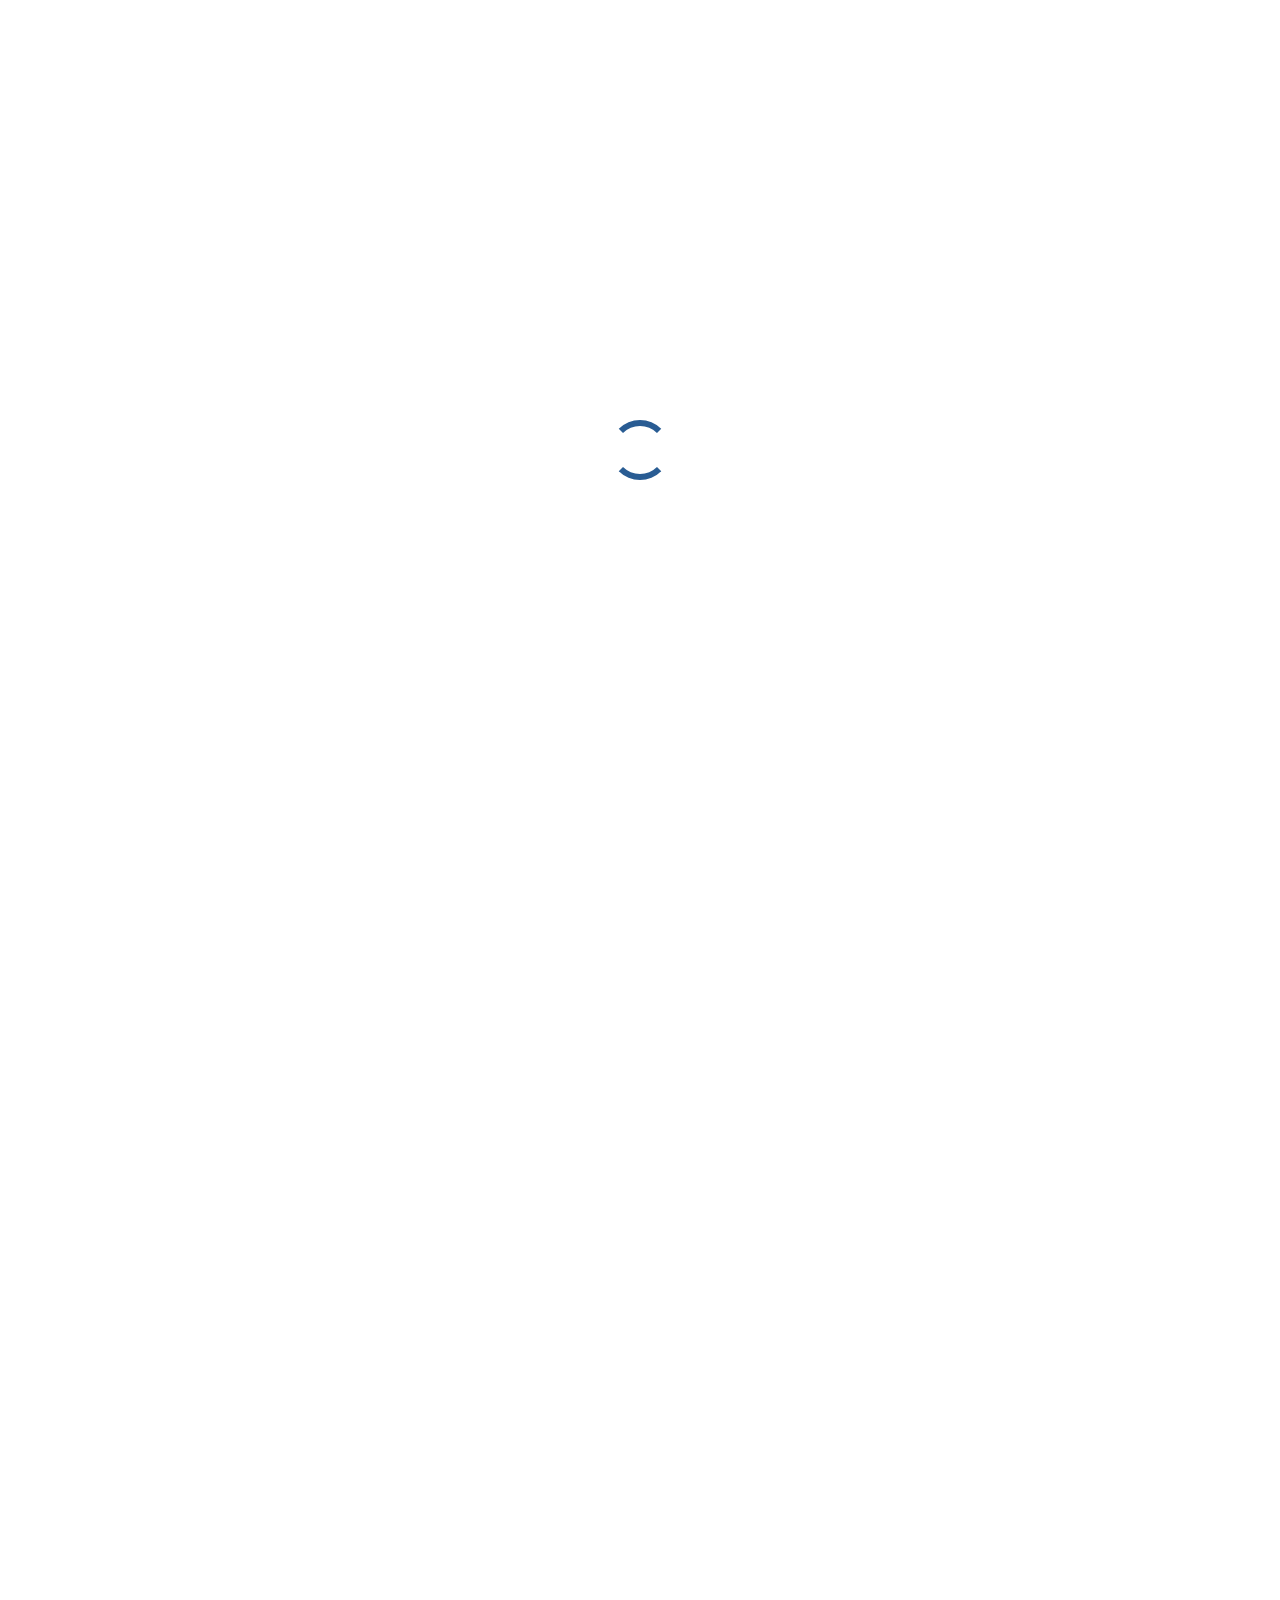
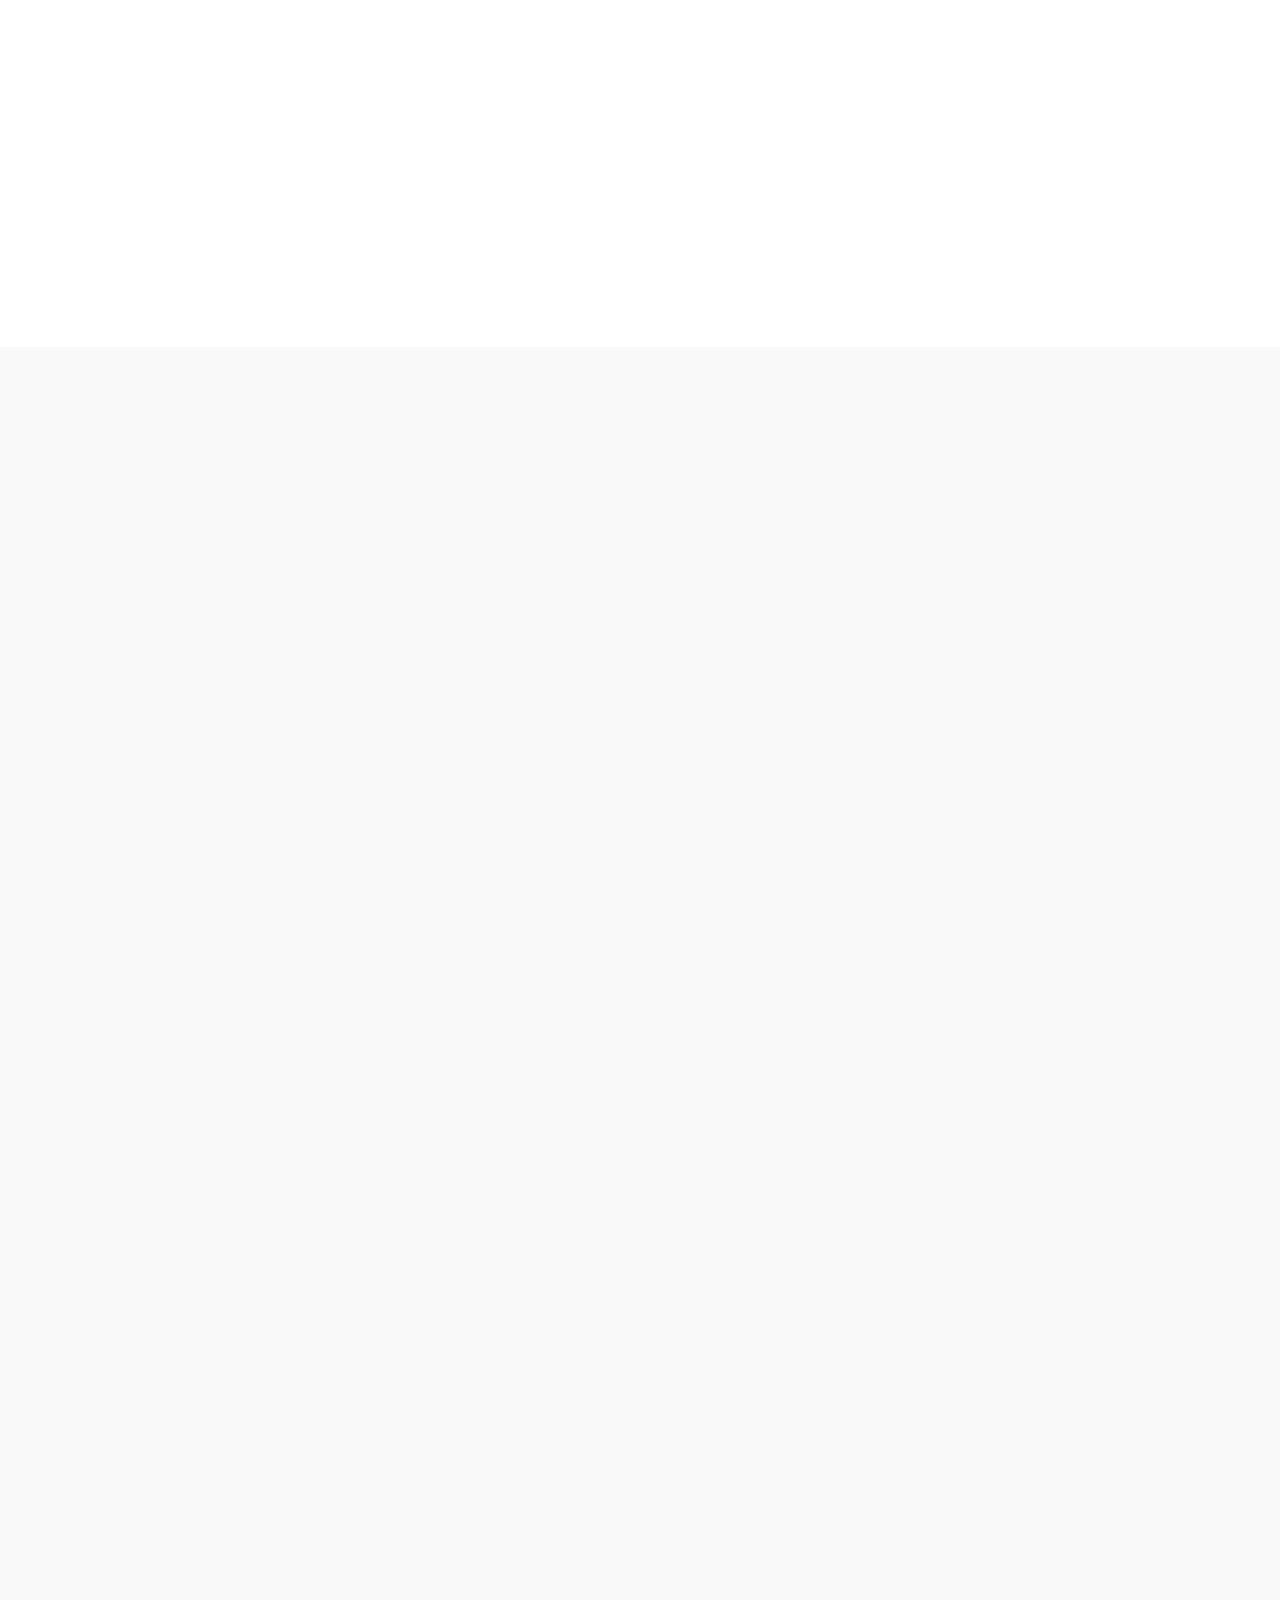
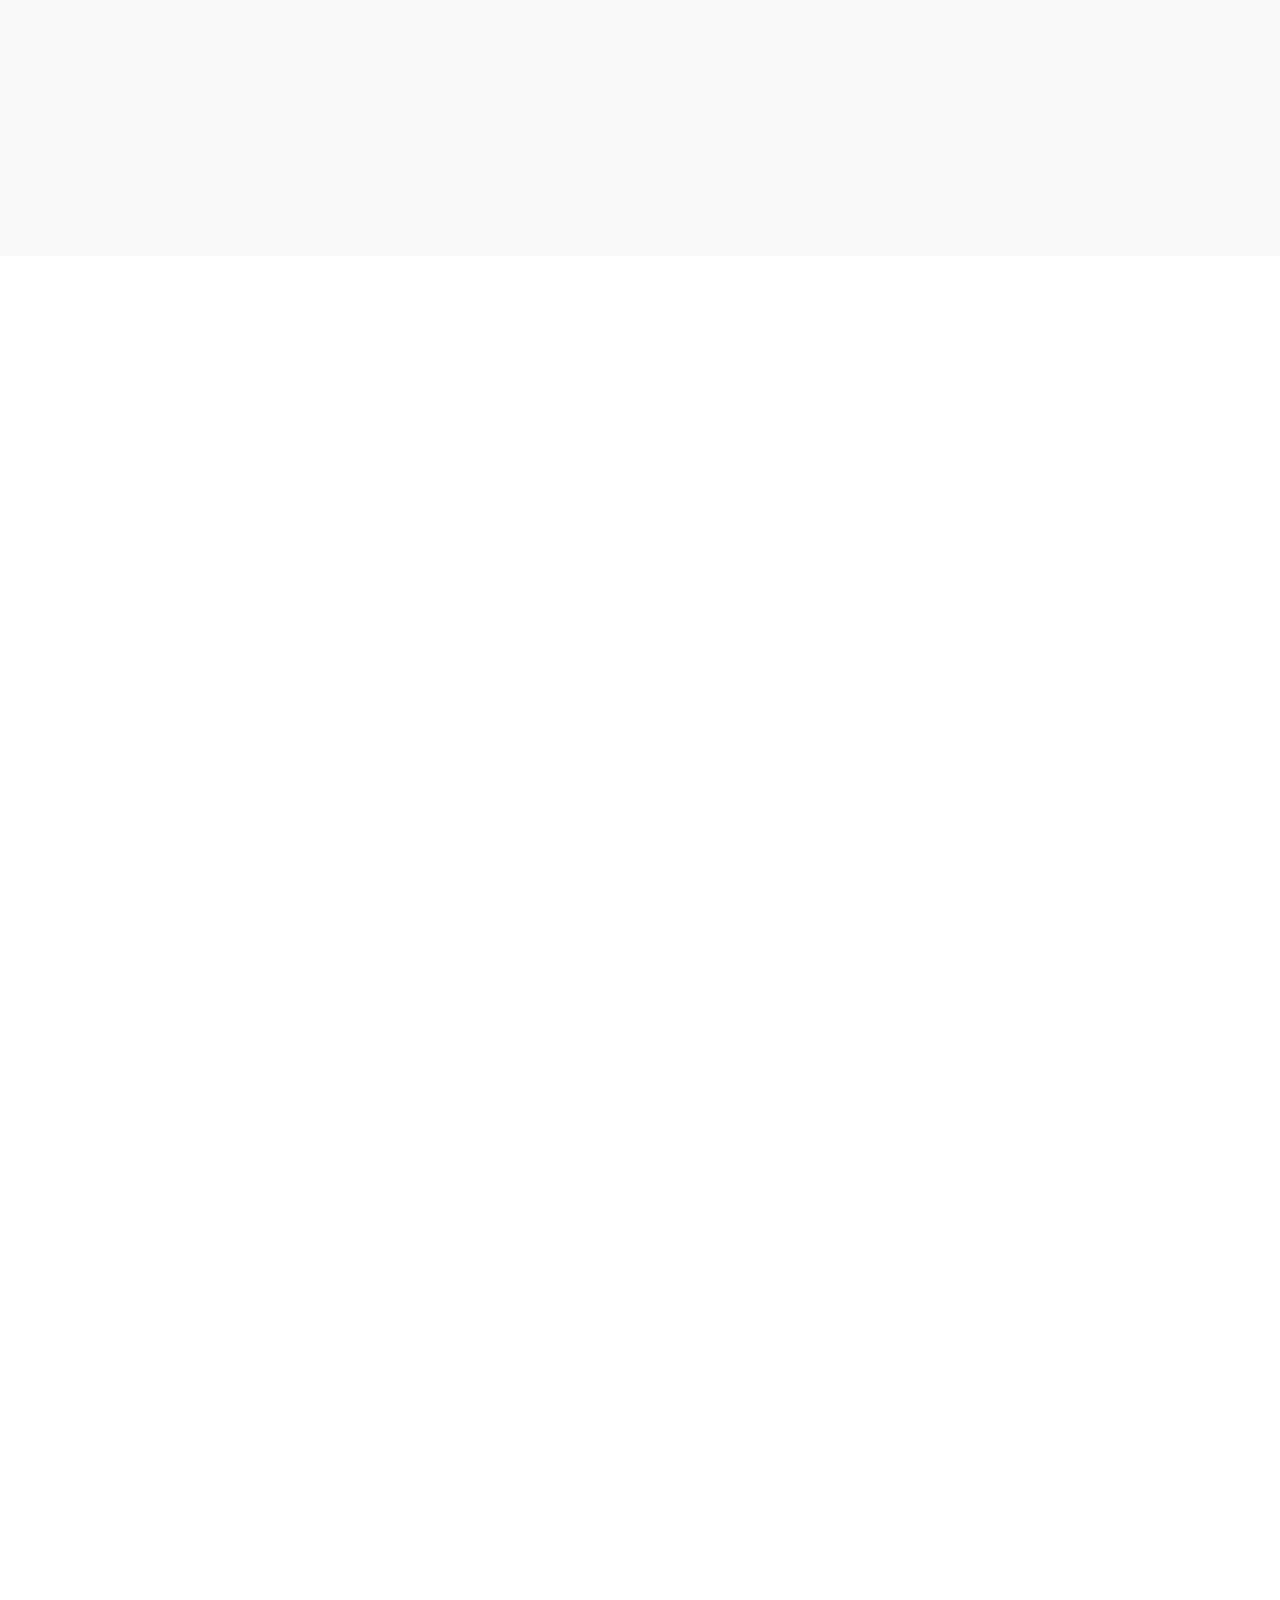
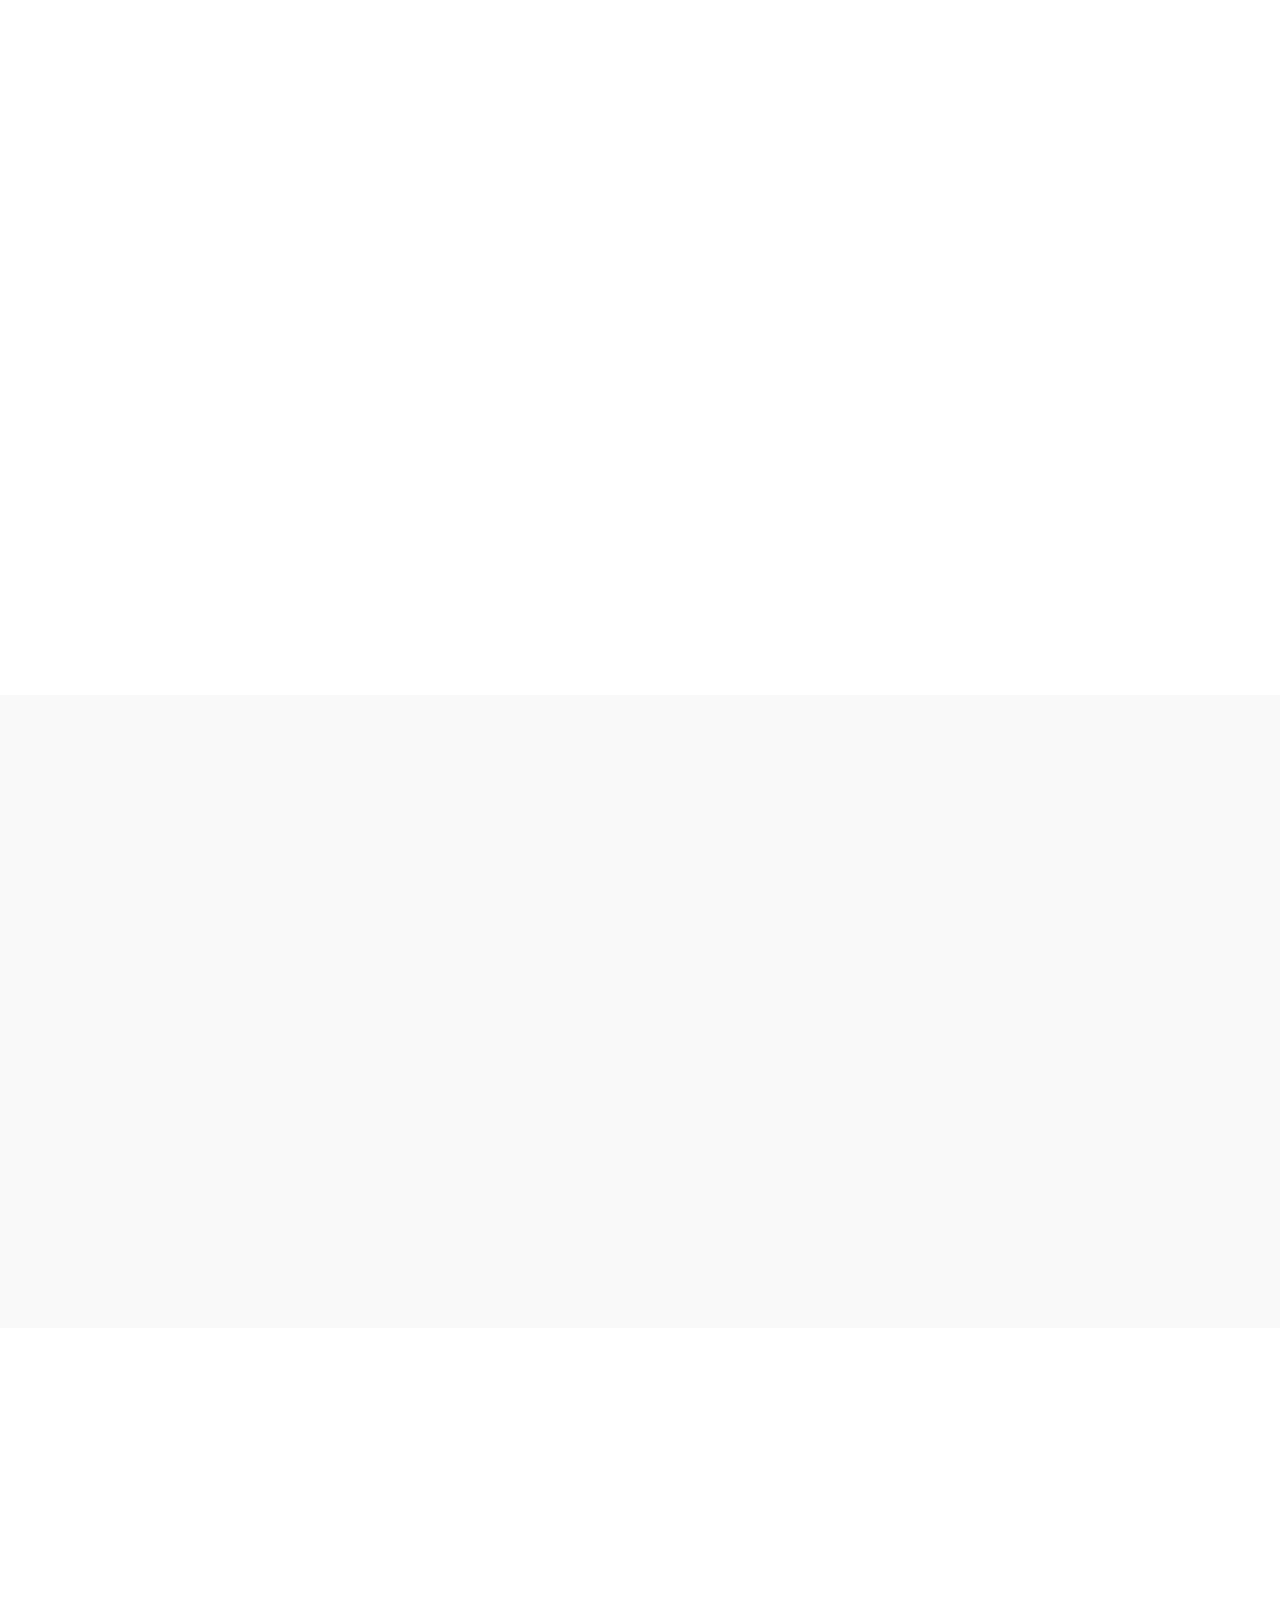
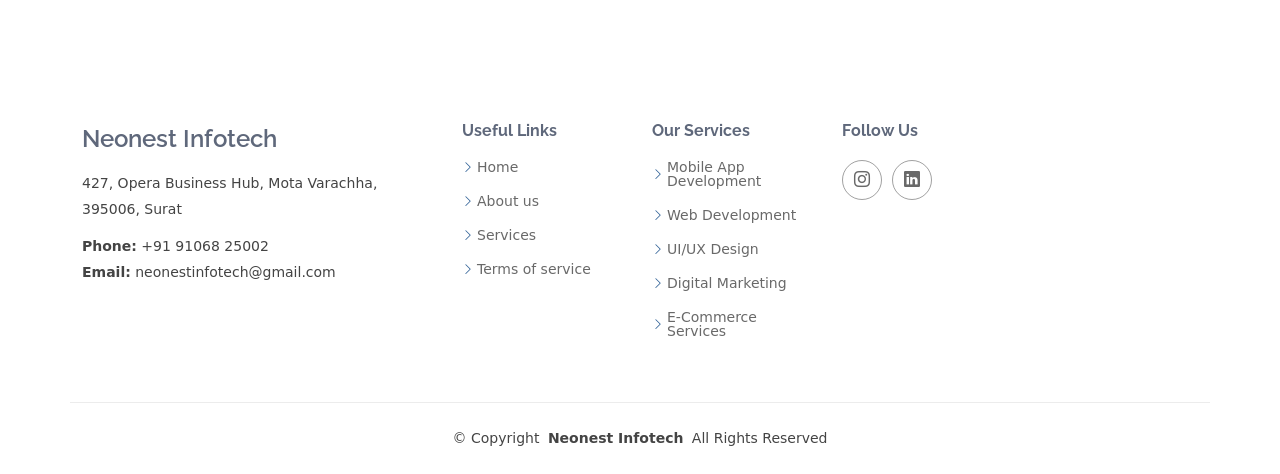
==== index.html @ dede8071 "Update index.html" ====
<!DOCTYPE html>
<html lang="en">

<head>
  <meta charset="utf-8">
  <meta content="width=device-width, initial-scale=1.0" name="viewport">
  <title>Neonest Infotech</title>
  <meta name="google-site-verification" content="FjMjE1xvYvKc0E46sZeqEiiP64Hnf0q_9YHcz8myoq0" />
  <meta name="description" content="">
  <meta name="keywords" content="">

  <!-- Favicons -->
  <link href="assets/img/rbglogo.png" rel="icon">
  <link href="assets/img/logo.jpg" rel="apple-touch-icon">

  <!-- Fonts -->
  <link href="https://fonts.googleapis.com" rel="preconnect">
  <link href="https://fonts.gstatic.com" rel="preconnect" crossorigin>
  <link
    href="https://fonts.googleapis.com/css2?family=Roboto:ital,wght@0,100;0,300;0,400;0,500;0,700;0,900;1,100;1,300;1,400;1,500;1,700;1,900&family=Raleway:ital,wght@0,100;0,200;0,300;0,400;0,500;0,600;0,700;0,800;0,900;1,100;1,200;1,300;1,400;1,500;1,600;1,700;1,800;1,900&family=Ubuntu:ital,wght@0,300;0,400;0,500;0,700;1,300;1,400;1,500;1,700&display=swap"
    rel="stylesheet">

  <!-- Vendor CSS Files -->
  <link href="assets/vendor/bootstrap/css/bootstrap.min.css" rel="stylesheet">
  <link href="assets/vendor/bootstrap-icons/bootstrap-icons.css" rel="stylesheet">
  <link href="assets/vendor/aos/aos.css" rel="stylesheet">
  <link href="assets/vendor/glightbox/css/glightbox.min.css" rel="stylesheet">
  <link href="assets/vendor/swiper/swiper-bundle.min.css" rel="stylesheet">

  <!-- Main CSS File -->
  <link href="assets/css/main.css" rel="stylesheet">

  <!-- =======================================================
  * Template Name: eNno
  * Template URL: https://bootstrapmade.com/enno-free-simple-bootstrap-template/
  * Updated: Aug 07 2024 with Bootstrap v5.3.3
  * Author: BootstrapMade.com
  * License: https://bootstrapmade.com/license/
  ======================================================== -->
</head>

<body class="index-page">

  <header id="header" class="header d-flex align-items-center sticky-top">
    <div class="container-fluid container-xl position-relative d-flex align-items-center">

      <a href="index.html" class="logo d-flex align-items-center me-auto">
        <!-- Uncomment the line below if you also wish to use an image logo -->
        <!-- <img src="assets/img/logo.png" alt=""> -->
        <img src="assets/img/rbglogo.png" class="img-fluid animated" alt="">
      </a>

      <nav id="navmenu" class="navmenu">
        <ul>
          <li><a href="#hero" class="active">Home</a></li>
          <li><a href="#about">About</a></li>
          <li><a href="#services">Services</a></li>
          <li><a href="#portfolio">Portfolio</a></li>
          <li><a href="#team">Team</a></li>

          <li><a href="#contact">Contact</a></li>
        </ul>
        <i class="mobile-nav-toggle d-xl-none bi bi-list"></i>
      </nav>



    </div>
  </header>

  <main class="main">

    <!-- Hero Section -->
    <section id="hero" class="hero section">

      <div class="container">
        <div class="row gy-4">
          <div class="col-lg-6 order-2 order-lg-1 d-flex flex-column justify-content-center" data-aos="fade-up">
            <h1>We innovate technology</h1>
            <p>We are team of creative designers and talented Developers making websites and mobile apps</p>
            <div class="d-flex">
              <a href="#about" class="btn-get-started">Get Started</a>
            </div>
          </div>
          <div class="col-lg-6 order-1 order-lg-2 hero-img" data-aos="zoom-out" data-aos-delay="100">
            <img src="assets/img/hero-img.png" class="img-fluid animated" alt="">
          </div>
        </div>
      </div>

    </section><!-- /Hero Section -->

    <!-- Featured Services Section -->
    <section id="featured-services" class="featured-services section">

      <div class="container">

        <div class="row gy-4">

          <div class="col-lg-3 d-flex" data-aos="fade-up" data-aos-delay="100">
            <div class="service-item position-relative">
              <!-- <div class="icon"><i class="bi bi-activity icon"></i></div> -->
              <h4><a href="" class="stretched-link">Ideate</a></h4>
              <p>Every project starts with an ideation. And our job is to convert your ideas into reality to achieve
                your goal.</p>
            </div>
          </div><!-- End Service Item -->

          <div class="col-lg-3 d-flex" data-aos="fade-up" data-aos-delay="200">
            <div class="service-item position-relative">
              <!-- <div class="icon"><i class="bi bi-bounding-box-circles icon"></i></div> -->
              <h4><a href="" class="stretched-link">Strategize</a></h4>
              <p>Once a 360 degree research is completed, We list down the strategies as pre-planning assures us build a
                robust development procedure.</p>
            </div>
          </div><!-- End Service Item -->

          <div class="col-lg-3 d-flex" data-aos="fade-up" data-aos-delay="300">
            <div class="service-item position-relative">
              <!-- <div class="icon"><i class="bi bi-calendar4-week icon"></i></div> -->
              <h4><a href="" class="stretched-link">Build</a></h4>
              <p>In this phase, our experts start building on your requirements and are committed to fulfill it to your
                expectations.</p>
            </div>
          </div><!-- End Service Item -->
          <div class="col-lg-3 d-flex" data-aos="fade-up" data-aos-delay="400">
            <div class="service-item position-relative">
              <!-- <div class="icon"><i class="bi bi-check2-all icon"></i></div> -->
              <h4><a href="" class="stretched-link">Launch</a></h4>
              <p>With a green signal from our quality assurance experts, your product is ready to launch in the market
                delivering a peak
                performance.</p>
            </div>
          </div><!-- End Service Item -->

        </div>

      </div>

    </section><!-- /Featured Services Section -->

    <!-- About Section -->
    <section id="about" class="about section">

      <!-- Section Title -->
      <div class="container section-title" data-aos="fade-up">
        <span>About Us<br></span>
        <h2>About</h2>
        <p>Delivering The Best Software Solutions With Trusted Quality Product Worldwide.</p>
      </div><!-- End Section Title -->

      <div class="container">

        <div class="row gy-4">
          <div class="col-lg-6 position-relative align-self-start" data-aos="fade-up" data-aos-delay="100">
            <img src="assets/img/about.png" class="img-fluid" alt="">

          </div>
          <div class="col-lg-6 content" data-aos="fade-up" data-aos-delay="200">
            <h3>How We Started</h3>

            <p>
              Neonest Infotech is one of the most trusted Software development companies of India today. With a
              futuristic vision to
              grow in the tech industry, this company passionately in 2022 with a small team of employees providing web
              designing as
              primary service. With their untiring energy and allegiance towards the work, in a couple of years, the
              company witnessed
              a roaring success and growth.
            </p>
            <p>
              We have now grown to a workforce of over 20+ action-driven team members and
              offering a
              wide range of services such as Mobile Application Development (Android & iOS), Website Development
              (Custom, ECommerce,
              etc.), Custom Software Development, Desktop Application Development, UI/UX Design, Graphics Design,
              Digital Marketing
              and almost everything under the hood of computing and communication technology.
            </p>
          </div>
        </div>

      </div>

    </section><!-- /About Section -->

    <!-- Stats Section -->
    <section id="stats" class="stats section">

      <div class="container" data-aos="fade-up" data-aos-delay="100">

        <div class="row gy-4">

          <div class="col-lg-3 col-md-6">
            <div class="stats-item text-center w-100 h-100">
              <span data-purecounter-start="0" data-purecounter-end="30" data-purecounter-duration="2"
                class="purecounter"></span>
              <p>Clients</p>
            </div>
          </div><!-- End Stats Item -->

          <div class="col-lg-3 col-md-6">
            <div class="stats-item text-center w-100 h-100">
              <span data-purecounter-start="0" data-purecounter-end="125" data-purecounter-duration="2"
                class="purecounter"></span>
              <p>Projects</p>
            </div>
          </div><!-- End Stats Item -->

          <div class="col-lg-3 col-md-6">
            <div class="stats-item text-center w-100 h-100">
              <span data-purecounter-start="0" data-purecounter-end="1500" data-purecounter-duration="2"
                class="purecounter"></span>
              <p>Hours Of Support</p>
            </div>
          </div><!-- End Stats Item -->

          <div class="col-lg-3 col-md-6">
            <div class="stats-item text-center w-100 h-100">
              <span data-purecounter-start="0" data-purecounter-end="10" data-purecounter-duration="1"
                class="purecounter"></span>
              <p>Workers</p>
            </div>
          </div><!-- End Stats Item -->

        </div>

      </div>

    </section><!-- /Stats Section -->



    <!-- Services Section -->
    <section id="services" class="services section light-background">

      <!-- Section Title -->
      <div class="container section-title" data-aos="fade-up">
        <span>Services</span>
        <h2>Services</h2>
        <p>We’d love to hear from you anytime</p>
      </div><!-- End Section Title -->

      <div class="container">

        <div class="row gy-4">

          <div class="col-lg-4 col-md-6" data-aos="fade-up" data-aos-delay="100">
            <div class="service-item position-relative">
              <div class="image">
                <img src="assets/img/icon/mobile-development.png" class="img-fluid" alt="bi-instagram">
              </div>

              <h3>Mobile App Development</h3>
              </a>
              <p>Developing mobile apps over the years and collaborating on several different projects that fulfills
                your needs, we’ve
                gained profound expertise in this domain. We help you build mobile app development that brings in
                flawless customer
                retention and enterprise at a valuable amount. Our work of successfully launched apps are notable in the
                projects
                delivered to thousands of our clients globally.</p>
            </div>
          </div><!-- End Service Item -->

          <div class="col-lg-4 col-md-6" data-aos="fade-up" data-aos-delay="200">
            <div class="service-item position-relative">
              <div class="image">
                <img src="assets/img/icon/coding.png" class="img-fluid" alt="bi-instagram">
              </div>

              <h3>Web Development</h3>
              </a>
              <p>People nowadays are mobile first. So when you plan to create a website, we definitely build it mobile
                friendly with a
                robust mobile backend along with fulfilling your web development requirements. Our various clients hire
                us for our
                capable command over web programming languages like PHP, .NET, Java and also build CMS, E-Commerce and
                Business
                Websites. Our work is not about completing</p>
            </div>
          </div><!-- End Service Item -->

          <div class="col-lg-4 col-md-6" data-aos="fade-up" data-aos-delay="300">
            <div class="service-item position-relative">
              <div class="image">
                <img src="assets/img/icon/web-design.png" class="img-fluid" alt="bi-instagram">
              </div>

              <h3>UI/UX Design</h3>
              </a>
              <p>We give a neat, decent and attractive look to your apps, websites and customized software. An
                attractive and soothing
                design to an interesting and organized interface is like adding a cherry on the cake. Irrespective of
                the size of your
                business, your website and its look and feel represents your company’s work. While you do business, we
                take care of
                everything, from color, font size to font style to take your products onto the next level.</p>
            </div>
          </div><!-- End Service Item -->

          <div class="col-lg-4 col-md-6" data-aos="fade-up" data-aos-delay="400">
            <div class="service-item position-relative">
              <div class="image">
                <img src="assets/img/icon/digital-marketing.png" class="img-fluid" alt="bi-instagram">
              </div>

              <h3>Digital Marketing</h3>
              </a>
              <p>Elevate your online presence with our comprehensive Digital Marketing services. In today’s fast-paced
                digital landscape,
                a strong online strategy is essential for businesses to thrive. We specialize in creating tailored
                solutions that drive
                measurable results, ensuring your brand reaches the right audience at the right time.</p>

            </div>
          </div><!-- End Service Item -->

          <div class="col-lg-4 col-md-6" data-aos="fade-up" data-aos-delay="500">
            <div class="service-item position-relative">
              <div class="image">
                <img src="assets/img/icon/online-shopping.png" class="img-fluid" alt="bi-instagram">
              </div>

              <h3>E-Commerce Services</h3>
              </a>
              <p>Empowering businesses with innovative and scalable e-commerce solutions to thrive in the digital
                marketplace.

                At Neonest Infotech, we specialize in creating dynamic and customer-centric e-commerce platforms that
                deliver seamless
                shopping experiences. From startups to enterprise-level businesses, we provide tailored solutions to
                help you grow,
                engage, and succeed online.</p>

            </div>
          </div><!-- End Service Item -->

          <div class="col-lg-4 col-md-6" data-aos="fade-up" data-aos-delay="600">
            <div class="service-item position-relative">
              <div class="image">
                <img src="assets/img/icon/software-testing.png" class="img-fluid" alt="bi-instagram">
              </div>

              <h3>Software Product Development</h3>
              </a>
              <p>At Neonest Infotech, we create innovative, scalable software solutions tailored to your business needs.
                Our expert team
                delivers high-quality custom software, enhancing efficiency and driving growth. From enterprise software
                to SaaS
                products, we manage the entire development process. Contact us to turn your software ideas into reality!
              </p>

            </div>
          </div><!-- End Service Item -->

        </div>

      </div>

    </section><!-- /Services Section -->

    <!-- Portfolio Section -->
    <section id="portfolio" class="portfolio section">

      <!-- Section Title -->
      <div class="container section-title" data-aos="fade-up">
        <span>Portfolio</span>
        <h2>Portfolio</h2>
        <p>Discover how our innovative solutions have transformed businesses and driven success across various
          industries.</p>
      </div><!-- End Section Title -->

      <div class="container">

        <div class="isotope-layout" data-default-filter="*" data-layout="masonry" data-sort="original-order">

          <ul class="portfolio-filters isotope-filters" data-aos="fade-up" data-aos-delay="100">
            <li data-filter="*" class="filter-active">All</li>
            <li data-filter=".filter-app">App</li>
            <li data-filter=".filter-web">Web</li>
            <li data-filter=".filter-ui">UI/UX</li>
          </ul><!-- End Portfolio Filters -->
          <div class="row gy-4 isotope-container" data-aos="fade-up" data-aos-delay="200">

            <div class="col-lg-4 col-md-6 portfolio-item isotope-item filter-app">
              <img src="assets/img/portfolio/app-1.jpg" class="img-fluid" alt="">
              <div class="portfolio-info">
                <h4>Sofi Music App</h4>
                <!-- <p>Lorem ipsum, dolor sit amet consectetur</p> -->
                <a href="assets/img/portfolio/app-1.jpg" data-gallery="portfolio-gallery-app"
                  class="glightbox preview-link"><i class="bi bi-zoom-in"></i></a>

              </div>
            </div><!-- End Portfolio Item -->

            <div class="col-lg-4 col-md-6 portfolio-item isotope-item filter-ui">
              <img src="assets/img/portfolio/ui-1.jpg" class="img-fluid" alt="">
              <div class="portfolio-info">
                <h4>Bicycle Shopping UI</h4>
                <!-- <p>Lorem ipsum, dolor sit amet consectetur</p> -->
                <a href="assets/img/portfolio/ui-1.jpg" data-gallery="portfolio-gallery-book"
                  class="glightbox preview-link"><i class="bi bi-zoom-in"></i></a>

              </div>
            </div><!-- End Portfolio Item -->
            <div class="col-lg-4 col-md-6 portfolio-item isotope-item filter-app">
              <img src="assets/img/portfolio/app-2.jpg" class="img-fluid" alt="">
              <div class="portfolio-info">
                <h4>Live Score App</h4>
                <!-- <p>Lorem ipsum, dolor sit amet consectetur</p> -->
                <a href="assets/img/portfolio/app-2.jpg" data-gallery="portfolio-gallery-app"
                  class="glightbox preview-link"><i class="bi bi-zoom-in"></i></a>

              </div>
            </div><!-- End Portfolio Item -->
            <div class="col-lg-4 col-md-6 portfolio-item isotope-item filter-ui">
              <img src="assets/img/portfolio/ui-2.jpg" class="img-fluid" alt="">
              <div class="portfolio-info">
                <h4>All Chart Design</h4>
                <!-- <p>Lorem ipsum, dolor sit amet consectetur</p> -->
                <a href="assets/img/portfolio/ui-2.jpg" data-gallery="portfolio-gallery-book"
                  class="glightbox preview-link"><i class="bi bi-zoom-in"></i></a>

              </div>
            </div><!-- End Portfolio Item -->
            <div class="col-lg-4 col-md-6 portfolio-item isotope-item filter-web">
              <img src="assets/img/portfolio/web-2.jpg" class="img-fluid" alt="">
              <div class="portfolio-info">
                <h4>Fashion ECommerce</h4>
                <!-- <p>Lorem ipsum, dolor sit amet consectetur</p> -->
                <a href="assets/img/portfolio/web-2.jpg" data-gallery="portfolio-gallery-book"
                  class="glightbox preview-link"><i class="bi bi-zoom-in"></i></a>

              </div>
            </div><!-- End Portfolio Item -->
            <div class="col-lg-4 col-md-6 portfolio-item isotope-item filter-app">
              <img src="assets/img/portfolio/app-3.jpg" class="img-fluid" alt="">
              <div class="portfolio-info">
                <h4>Neno Music For App & Web</h4>
                <!-- <p>Lorem ipsum, dolor sit amet consectetur</p> -->
                <a href="assets/img/portfolio/app-3.jpg" data-gallery="portfolio-gallery-app"
                  class="glightbox preview-link"><i class="bi bi-zoom-in"></i></a>

              </div>
            </div><!-- End Portfolio Item -->
            <div class="col-lg-4 col-md-6 portfolio-item isotope-item filter-ui">
              <img src="assets/img/portfolio/ui-3.jpg" class="img-fluid" alt="">
              <div class="portfolio-info">
                <h4>Financial Dashboard</h4>
                <!-- <p>Lorem ipsum, dolor sit amet consectetur</p> -->
                <a href="assets/img/portfolio/ui-3.jpg" data-gallery="portfolio-gallery-book"
                  class="glightbox preview-link"><i class="bi bi-zoom-in"></i></a>

              </div>
            </div><!-- End Portfolio Item -->
            <div class="col-lg-4 col-md-6 portfolio-item isotope-item filter-web">
              <img src="assets/img/portfolio/web-3.jpg" class="img-fluid" alt="">
              <div class="portfolio-info">
                <h4>Virchuality Landing Page</h4>
                <!-- <p>Lorem ipsum, dolor sit amet consectetur</p> -->
                <a href="assets/img/portfolio/web-3.jpg" data-gallery="portfolio-gallery-book"
                  class="glightbox preview-link"><i class="bi bi-zoom-in"></i></a>

              </div>
            </div><!-- End Portfolio Item -->
            <div class="col-lg-4 col-md-6 portfolio-item isotope-item filter-app">
              <img src="assets/img/portfolio/app-4.jpg" class="img-fluid" alt="">
              <div class="portfolio-info">
                <h4>AI Image Forge Pro</h4>
                <!-- <p>Lorem ipsum, dolor sit amet consectetur</p> -->
                <a href="assets/img/portfolio/app-4.jpg" data-gallery="portfolio-gallery-app"
                  class="glightbox preview-link"><i class="bi bi-zoom-in"></i></a>

              </div>
            </div><!-- End Portfolio Item -->
            <div class="col-lg-4 col-md-6 portfolio-item isotope-item filter-ui">
              <img src="assets/img/portfolio/ui-4.jpg" class="img-fluid" alt="">
              <div class="portfolio-info">
                <h4>Aspen Travel App UI</h4>
                <!-- <p>Lorem ipsum, dolor sit amet consectetur</p> -->
                <a href="assets/img/portfolio/ui-4.jpg" data-gallery="portfolio-gallery-book"
                  class="glightbox preview-link"><i class="bi bi-zoom-in"></i></a>

              </div>
            </div><!-- End Portfolio Item -->
            <div class="col-lg-4 col-md-6 portfolio-item isotope-item filter-web">
              <img src="assets/img/portfolio/web-4.jpg" class="img-fluid" alt="">
              <div class="portfolio-info">
                <h4>Nextcent Landing Page</h4>
                <!-- <p>Lorem ipsum, dolor sit amet consectetur</p> -->
                <a href="assets/img/portfolio/web-4.jpg" data-gallery="portfolio-gallery-book"
                  class="glightbox preview-link"><i class="bi bi-zoom-in"></i></a>

              </div>
            </div><!-- End Portfolio Item -->
            <div class="col-lg-4 col-md-6 portfolio-item isotope-item filter-app">
              <img src="assets/img/portfolio/app-5.jpg" class="img-fluid" alt="">
              <div class="portfolio-info">
                <h4>Musium</h4>
                <!-- <p>Lorem ipsum, dolor sit amet consectetur</p> -->
                <a href="assets/img/portfolio/app-5.jpg" data-gallery="portfolio-gallery-app"
                  class="glightbox preview-link"><i class="bi bi-zoom-in"></i></a>

              </div>
            </div><!-- End Portfolio Item -->
            <div class="col-lg-4 col-md-6 portfolio-item isotope-item filter-ui">
              <img src="assets/img/portfolio/ui-5.jpg" class="img-fluid" alt="">
              <div class="portfolio-info">
                <h4>Nector Groccery App UI</h4>
                <!-- <p>Lorem ipsum, dolor sit amet consectetur</p> -->
                <a href="assets/img/portfolio/ui-5.jpg" data-gallery="portfolio-gallery-book"
                  class="glightbox preview-link"><i class="bi bi-zoom-in"></i></a>

              </div>
            </div><!-- End Portfolio Item -->
            <div class="col-lg-4 col-md-6 portfolio-item isotope-item filter-web">
              <img src="assets/img/portfolio/web-5.jpg" class="img-fluid" alt="">
              <div class="portfolio-info">
                <h4>Dental Landing Page</h4>
                <!-- <p>Lorem ipsum, dolor sit amet consectetur</p> -->
                <a href="assets/img/portfolio/web-5.jpg" data-gallery="portfolio-gallery-book"
                  class="glightbox preview-link"><i class="bi bi-zoom-in"></i></a>

              </div>
            </div><!-- End Portfolio Item -->
            <div class="col-lg-4 col-md-6 portfolio-item isotope-item filter-web">
              <img src="assets/img/portfolio/web-6.jpg" class="img-fluid" alt="">
              <div class="portfolio-info">
                <h4>Order.UK Food Web</h4>
                <!-- <p>Lorem ipsum, dolor sit amet consectetur</p> -->
                <a href="assets/img/portfolio/web-6.jpg" data-gallery="portfolio-gallery-book"
                  class="glightbox preview-link"><i class="bi bi-zoom-in"></i></a>

              </div>
            </div><!-- End Portfolio Item -->
            <div class="col-lg-4 col-md-6 portfolio-item isotope-item filter-web">
              <img src="assets/img/portfolio/web-7.jpg" class="img-fluid" alt="">
              <div class="portfolio-info">
                <h4>Sports Product Page</h4>
                <!-- <p>Lorem ipsum, dolor sit amet consectetur</p> -->
                <a href="assets/img/portfolio/web-7.jpg" data-gallery="portfolio-gallery-book"
                  class="glightbox preview-link"><i class="bi bi-zoom-in"></i></a>

              </div>
            </div><!-- End Portfolio Item -->
            <div class="col-lg-4 col-md-6 portfolio-item isotope-item filter-ui">
              <img src="assets/img/portfolio/ui-6.jpg" class="img-fluid" alt="">
              <div class="portfolio-info">
                <h4>E-commerce UI Kit</h4>
                <!-- <p>Lorem ipsum, dolor sit amet consectetur</p> -->
                <a href="assets/img/portfolio/ui-6.jpg" data-gallery="portfolio-gallery-book"
                  class="glightbox preview-link"><i class="bi bi-zoom-in"></i></a>

              </div>
            </div><!-- End Portfolio Item -->
            <div class="col-lg-4 col-md-6 portfolio-item isotope-item filter-web">
              <img src="assets/img/portfolio/web-8.jpg" class="img-fluid" alt="">
              <div class="portfolio-info">
                <h4>Jadoo Travel Web</h4>
                <!-- <p>Lorem ipsum, dolor sit amet consectetur</p> -->
                <a href="assets/img/portfolio/web-8.jpg" data-gallery="portfolio-gallery-book"
                  class="glightbox preview-link"><i class="bi bi-zoom-in"></i></a>

              </div>
            </div><!-- End Portfolio Item -->

          </div><!-- End Portfolio Container -->

        </div>

      </div>

    </section><!-- /Portfolio Section -->

    <!-- Testimonials Section -->
    <section id="testimonials" class="testimonials section light-background">

      <!-- Section Title -->
      <div class="container section-title" data-aos="fade-up">
        <span>Testimonials</span>
        <h2>Testimonials</h2>
        <p>"Real results, real smiles - that's our promise!" See why our clients are not just happy but thrilled to have
          chosen us for their needs.</p>
      </div><!-- End Section Title -->

      <div class="container" data-aos="fade-up" data-aos-delay="100">

        <div class="swiper init-swiper" data-speed="600" data-delay="5000"
          data-breakpoints="{ &quot;320&quot;: { &quot;slidesPerView&quot;: 1, &quot;spaceBetween&quot;: 40 }, &quot;1200&quot;: { &quot;slidesPerView&quot;: 3, &quot;spaceBetween&quot;: 40 } }">
          <script type="application/json" class="swiper-config">
            {
              "loop": true,
              "speed": 600,
              "autoplay": {
                "delay": 5000
              },
              "slidesPerView": "auto",
              "pagination": {
                "el": ".swiper-pagination",
                "type": "bullets",
                "clickable": true
              },
              "breakpoints": {
                "320": {
                  "slidesPerView": 1,
                  "spaceBetween": 40
                },
                "1200": {
                  "slidesPerView": 3,
                  "spaceBetween": 20
                }
              }
            }
          </script>
          <div class="swiper-wrapper">

            <div class="swiper-slide">
              <div class="testimonial-item" "="">
            <p>
              <i class=" bi bi-quote quote-icon-left"></i>
                <span>We have been working with Neonest Infotech now and are pleased with the results
                  so far. It is our first
                  time hiring external help to grow our website from India and I’m happy to testify that the work
                  provided is of high
                  standard. I wouldn’t hesitate in recommending Narola Infotech to others.</span>
                <i class="bi bi-quote quote-icon-right"></i>
                </p>
                <img src="assets/img/testimonials/testimonials-1.jpg" class="testimonial-img" alt="">
                <h3>Saul Goodman</h3>
                <h4>Ceo, TD Infotech</h4>
              </div>
            </div><!-- End testimonial item -->

            <div class="swiper-slide">
              <div class="testimonial-item">
                <p>
                  <i class="bi bi-quote quote-icon-left"></i>
                  <span>It's my privilege to recommend Neonest Infotech for the business ventures who are looking
                    for an affordable, reliable and complete software solution for their expanding business empire.
                    Neonest
                    Infotech has a wide array of software solutions and they make the solutions based on your
                    requirements. They had designed for us the complete WMS package supported by the online ordering
                    system for our franchises. Their solutions drastically cut down our work load and also their
                    maintenance turnaround time is really impressive.</span>
                  <i class="bi bi-quote quote-icon-right"></i>
                </p>
                <img src="assets/img/testimonials/testimonials-2.jpg" class="testimonial-img" alt="">
                <h3>Sara Wilsson</h3>
                <h4>Designer</h4>
              </div>
            </div><!-- End testimonial item -->

            <div class="swiper-slide">
              <div class="testimonial-item">
                <p>
                  <i class="bi bi-quote quote-icon-left"></i>
                  <span>Neonest is a budget- and timeline-oriented team. Their dedicated work ethic and expertise have
                    resulted in innovative
                    solutions that brim with marketable and customer-oriented potentials.</span>
                  <i class="bi bi-quote quote-icon-right"></i>
                </p>
                <img src="assets/img/testimonials/testimonials-3.jpg" class="testimonial-img" alt="">
                <h3>Jena Karlis</h3>
                <h4>RailsCarma</h4>
              </div>
            </div><!-- End testimonial item -->

            <div class="swiper-slide">
              <div class="testimonial-item">
                <p>
                  <i class="bi bi-quote quote-icon-left"></i>
                  <span>Neonest Infotech team has been doing the job that needs to be done rather than just trying to
                    make
                    a profit. They have remained engaged and responsive throughout the partnership & wish this business
                    relations continues to grow together.</span>
                  <i class="bi bi-quote quote-icon-right"></i>
                </p>
                <img src="assets/img/testimonials/testimonials-4.jpg" class="testimonial-img" alt="">
                <h3>Matt Brandon</h3>
                <h4>Freelancer</h4>
              </div>
            </div><!-- End testimonial item -->


          </div>
          <div class="swiper-pagination"></div>
        </div>

      </div>

    </section><!-- /Testimonials Section -->



    <!-- Team Section -->
    <section id="team" class="team section">

      <!-- Section Title -->
      <div class="container section-title" data-aos="fade-up">
        <span>Neonest Infotech</span>
        <h2>Our Team</h2>
        <p>Our team is our greatest value and asset, and our main goal is the success of our customers and our
          employees.</p>
      </div><!-- End Section Title -->

      <div class="container">

        <div class="row gy-5">

          <div class="col-lg-3 col-md-6" data-aos="fade-up" data-aos-delay="100">
            <div class="member">
              <div class="pic"><img src="assets/img/team/team-1.jpg" class="img-fluid" alt=""></div>
              <div class="member-info">
                <h4>Kemish Lukhi</h4>
                <span>Chief Executive Officer</span>
                <div class="social">
                  <a href="https://www.linkedin.com/in/kemish-lukhi-635233276/"><i class="bi bi-linkedin"></i></a>
                </div>
              </div>
            </div>
          </div><!-- End Team Member -->

          <div class="col-lg-3 col-md-6" data-aos="fade-up" data-aos-delay="200">
            <div class="member">
              <div class="pic"><img src="assets/img/team/team-2.jpg" class="img-fluid" alt=""></div>
              <div class="member-info">
                <h4>Naimish Varsani</h4>
                <span>CTO & Product Manager</span>
                <div class="social">
                  <a href="https://www.linkedin.com/in/naimish-varsani-3715aa208/"><i class="bi bi-linkedin"></i></a>
                </div>
              </div>
            </div>
          </div><!-- End Team Member -->

          <div class="col-lg-3 col-md-6" data-aos="fade-up" data-aos-delay="300">
            <div class="member">
              <div class="pic"><img src="assets/img/team/team-4.jpg" class="img-fluid" alt=""></div>
              <div class="member-info">
                <h4>Jensi Patel</h4>
                <span>HR Manager</span>
              </div>
            </div>
          </div>
          <div class="col-lg-3 col-md-6" data-aos="fade-up" data-aos-delay="300">
            <div class="member">
              <div class="pic"><img src="assets/img/team/team-8.jpg" class="img-fluid" alt=""></div>
              <div class="member-info">
                <h4>Sakshi Lathiya</h4>
                <span>Web Developer</span>
              </div>
            </div>
          </div>
        </div><!-- End Team Member -->
        <p></p>
        <div class="row gy-5">
          <div class="col-lg-3 col-md-6" data-aos="fade-up" data-aos-delay="300">
            <div class="member">
              <div class="pic"><img src="assets/img/team/team-3.jpg" class="img-fluid" alt=""></div>
              <div class="member-info">
                <h4>Riddhi Sutariya</h4>
                <span>SR.UI/UX Designer</span>
              </div>
            </div>
          </div>
          <div class="col-lg-3 col-md-6" data-aos="fade-up" data-aos-delay="300">
            <div class="member">
              <div class="pic"><img src="assets/img/team/team-5.jpg" class="img-fluid" alt=""></div>
              <div class="member-info">
                <h4>Raj Dungrani</h4>
                <span>UI/UX Designer</span>
              </div>
            </div>
          </div>

          <div class="col-lg-3 col-md-6" data-aos="fade-up" data-aos-delay="300">
            <div class="member">
              <div class="pic"><img src="assets/img/team/team-6.jpg" class="img-fluid" alt=""></div>
              <div class="member-info">
                <h4>Nishant Diyora</h4>
                <span>Mobile App Developer</span>
              </div>
            </div>
          </div>
          <div class="col-lg-3 col-md-6" data-aos="fade-up" data-aos-delay="300">
            <div class="member">
              <div class="pic"><img src="assets/img/team/team-7.jpg" class="img-fluid" alt=""></div>
              <div class="member-info">
                <h4>Dhrumil Busa</h4>
                <span>Full Stack Developer</span>
              </div>
            </div>
          </div>
        </div><!-- End Team Member -->

      </div><!-- End Team Member -->
      </div>
      </div>
    </section><!-- /Team Section -->

    <!-- Contact Section -->
    <section id="contact" class="contact section">

      <!-- Section Title -->
      <div class="container section-title" data-aos="fade-up">
        <span>Contact</span>
        <h2>Contact</h2>
        <p>Let's contact us and talk about your idea</p>
      </div><!-- End Section Title -->

      <div class="container" data-aos="fade-up" data-aos-delay="100">

        <div class="row gy-4">

          <div class="col-lg-5">

            <div class="info-wrap">
              <div class="info-item d-flex" data-aos="fade-up" data-aos-delay="200">
                <i class="bi bi-geo-alt flex-shrink-0"></i>
                <div>
                  <h3>Address</h3>
                  <p>427, Opera Business Hub, Mota Varachha,
                    395006, Surat</p>
                </div>
              </div><!-- End Info Item -->

              <div class="info-item d-flex" data-aos="fade-up" data-aos-delay="300">
                <i class="bi bi-telephone flex-shrink-0"></i>
                <div>
                  <h3>Call Us</h3>
                  <p>+91 91068 25002</p>
                </div>
              </div><!-- End Info Item -->

              <div class="info-item d-flex" data-aos="fade-up" data-aos-delay="400">
                <i class="bi bi-envelope flex-shrink-0"></i>
                <div>
                  <h3>Email Us</h3>
                  <p>neonestinfotech@gmail.com</p>
                </div>
              </div><!-- End Info Item -->

            </div>
          </div>

          <div class="col-lg-7">
            <form action="forms/contact.php" method="post" class="php-email-form" data-aos="fade-up"
              data-aos-delay="200">
              <div class="row gy-4">

                <div class="col-md-6">
                  <label for="name-field" class="pb-2">Your Name</label>
                  <input type="text" name="name" id="name-field" class="form-control" required="">
                </div>

                <div class="col-md-6">
                  <label for="email-field" class="pb-2">Your Email</label>
                  <input type="email" class="form-control" name="email" id="email-field" required="">
                </div>

                <div class="col-md-12">
                  <label for="subject-field" class="pb-2">Subject</label>
                  <input type="text" class="form-control" name="subject" id="subject-field" required="">
                </div>

                <div class="col-md-12">
                  <label for="message-field" class="pb-2">Message</label>
                  <textarea class="form-control" name="message" rows="10" id="message-field" required=""></textarea>
                </div>

                <div class="col-md-12 text-center">
                  <div class="loading">Loading</div>
                  <div class="error-message"></div>
                  <div class="sent-message">Your message has been sent. Thank you!</div>

                  <button type="submit">Send Message</button>
                </div>

              </div>
            </form>
          </div><!-- End Contact Form -->

        </div>

      </div>

    </section><!-- /Contact Section -->

  </main>

  <footer id="footer" class="footer">

    <div class="container footer-top">
      <div class="row gy-4">
        <div class="col-lg-4 col-md-6 footer-about">
          <a href="index.html" class="d-flex align-items-center">
            <span class="sitename">Neonest Infotech</span>
          </a>
          <div class="footer-contact pt-3">
            <p>427, Opera Business Hub, Mota Varachha,</p>
            <p>395006, Surat</p>
            <p class="mt-3"><strong>Phone:</strong> <span>+91 91068 25002</span></p>
            <p><strong>Email:</strong> <span>neonestinfotech@gmail.com</span></p>
          </div>
        </div>

        <div class="col-lg-2 col-md-3 footer-links">
          <h4>Useful Links</h4>
          <ul>
            <li><i class="bi bi-chevron-right"></i> <a href="#">Home</a></li>
            <li><i class="bi bi-chevron-right"></i> <a href="#">About us</a></li>
            <li><i class="bi bi-chevron-right"></i> <a href="#">Services</a></li>
            <li><i class="bi bi-chevron-right"></i> <a href="#">Terms of service</a></li>
          </ul>
        </div>

        <div class="col-lg-2 col-md-3 footer-links">
          <h4>Our Services</h4>
          <ul>
            <li><i class="bi bi-chevron-right"></i> <a href="#">Mobile App Development</a></li>
            <li><i class="bi bi-chevron-right"></i> <a href="#">Web Development</a></li>
            <li><i class="bi bi-chevron-right"></i> <a href="#">UI/UX Design</a></li>
            <li><i class="bi bi-chevron-right"></i> <a href="#">Digital Marketing</a></li>
            <li><i class="bi bi-chevron-right"></i> <a href="#">E-Commerce Services</a></li>
          </ul>
        </div>

        <div class="col-lg-4 col-md-12">
          <h4>Follow Us</h4>
          <div class="social-links d-flex">
            <a href="https://www.instagram.com/neonest_infotech?igsh=NHJscWhxZTZyODdz"><i
                class="bi bi-instagram"></i></a>
            <a href="https://www.linkedin.com/company/neonest-infotech/"><i class="bi bi-linkedin"></i></a>
          </div>
        </div>

      </div>
    </div>

    <div class="container copyright text-center mt-4">
      <p>© <span>Copyright</span> <strong class="px-1 sitename">Neonest Infotech</strong> <span>All Rights
          Reserved</span></p>
    </div>

  </footer>

  <!-- Scroll Top -->
  <a href="#" id="scroll-top" class="scroll-top d-flex align-items-center justify-content-center"><i
      class="bi bi-arrow-up-short"></i></a>

  <!-- Preloader -->
  <div id="preloader"></div>

  <!-- Vendor JS Files -->
  <script src="assets/vendor/bootstrap/js/bootstrap.bundle.min.js"></script>
  <script src="assets/vendor/php-email-form/validate.js"></script>
  <script src="assets/vendor/aos/aos.js"></script>
  <script src="assets/vendor/glightbox/js/glightbox.min.js"></script>
  <script src="assets/vendor/purecounter/purecounter_vanilla.js"></script>
  <script src="assets/vendor/imagesloaded/imagesloaded.pkgd.min.js"></script>
  <script src="assets/vendor/isotope-layout/isotope.pkgd.min.js"></script>
  <script src="assets/vendor/swiper/swiper-bundle.min.js"></script>

  <!-- Main JS File -->
  <script src="assets/js/main.js"></script>

</body>

</html>
---- assets/css/main.css ----
/**
* Template Name: eNno
* Template URL: https://bootstrapmade.com/enno-free-simple-bootstrap-template/
* Updated: Aug 07 2024 with Bootstrap v5.3.3
* Author: BootstrapMade.com
* License: https://bootstrapmade.com/license/
*/

/*--------------------------------------------------------------
# Font & Color Variables
# Help: https://bootstrapmade.com/color-system/
--------------------------------------------------------------*/
/* Fonts */
:root {
  --default-font: "Comic Sans", system-ui, -apple-system, "Segoe UI", Comic-Sans, "Helvetica Neue", Arial, "Noto Sans", "Liberation Sans", sans-serif, "Apple Color Emoji", "Segoe UI Emoji", "Segoe UI Symbol", "Noto Color Emoji";
  --heading-font: "Raleway", sans-serif;
  --nav-font: "Ubuntu", sans-serif;
}

/* Global Colors - The following color variables are used throughout the website. Updating them here will change the color scheme of the entire website */
:root {
  --background-color: #ffffff;
  /* Background color for the entire website, including individual sections */
  --default-color: #444444;
  /* Default color used for the majority of the text content across the entire website */
  --heading-color: #5f687b;
  /* Color for headings, subheadings and title throughout the website */
  --accent-color: #295c93;
  /* Accent color that represents your brand on the website. It's used for buttons, links, and other elements that need to stand out */
  --surface-color: #ffffff;
  /* The surface color is used as a background of boxed elements within sections, such as cards, icon boxes, or other elements that require a visual separation from the global background. */
  --contrast-color: #ffffff;
  /* Contrast color for text, ensuring readability against backgrounds of accent, heading, or default colors. */
}

/* Nav Menu Colors - The following color variables are used specifically for the navigation menu. They are separate from the global colors to allow for more customization options */
:root {
  --nav-color: #5f687b;
  /* The default color of the main navmenu links */
  --nav-hover-color: #295c93;
  /* Applied to main navmenu links when they are hovered over or active */
  --nav-mobile-background-color: #ffffff;
  /* Used as the background color for mobile navigation menu */
  --nav-dropdown-background-color: #ffffff;
  /* Used as the background color for dropdown items that appear when hovering over primary navigation items */
  --nav-dropdown-color: #5f687b;
  /* Used for navigation links of the dropdown items in the navigation menu. */
  --nav-dropdown-hover-color: #295c93;
  /* Similar to --nav-hover-color, this color is applied to dropdown navigation links when they are hovered over. */
}

/* Color Presets - These classes override global colors when applied to any section or element, providing reuse of the sam color scheme. */

.light-background {
  --background-color: #f9f9f9;
  --surface-color: #ffffff;
}

.dark-background {
  --background-color: #060606;
  --default-color: #ffffff;
  --heading-color: #ffffff;
  --surface-color: #252525;
  --contrast-color: #ffffff;
}

.accent-background {
  --background-color: #295c93;
  --default-color: #ffffff;
  --heading-color: #ffffff;
  --surface-color: #295c93;
  --contrast-color: #ffffff;
}

/* Smooth scroll */
:root {
  scroll-behavior: smooth;
}

/*--------------------------------------------------------------
# General Styling & Shared Classes
--------------------------------------------------------------*/
body {
  color: var(--default-color);
  background-color: var(--background-color);
  font-family: var(--default-font);
}

a {
  color: var(--accent-color);
  text-decoration: none;
  transition: 0.3s;
}

a:hover {
  color: color-mix(in srgb, var(--accent-color), transparent 25%);
  text-decoration: none;
}

h1,
h2,
h3,
h4,
h5,
h6 {
  color: var(--heading-color);
  font-family: var(--heading-font);
}

/* PHP Email Form Messages
------------------------------*/
.php-email-form .error-message {
  display: none;
  background: #df1529;
  color: #ffffff;
  text-align: left;
  padding: 15px;
  margin-bottom: 24px;
  font-weight: 600;
}

.php-email-form .sent-message {
  display: none;
  color: #ffffff;
  background: #295c93;
  text-align: center;
  padding: 15px;
  margin-bottom: 24px;
  font-weight: 600;
}

.php-email-form .loading {
  display: none;
  background: var(--surface-color);
  text-align: center;
  padding: 15px;
  margin-bottom: 24px;
}

.php-email-form .loading:before {
  content: "";
  display: inline-block;
  border-radius: 50%;
  width: 24px;
  height: 24px;
  margin: 0 10px -6px 0;
  border: 3px solid var(--accent-color);
  border-top-color: var(--surface-color);
  animation: php-email-form-loading 1s linear infinite;
}

@keyframes php-email-form-loading {
  0% {
    transform: rotate(0deg);
  }

  100% {
    transform: rotate(360deg);
  }
}

/* Pulsating Play Button
------------------------------*/
.pulsating-play-btn {
  width: 94px;
  height: 94px;
  background: radial-gradient(var(--accent-color) 50%, color-mix(in srgb, var(--accent-color), transparent 75%) 52%);
  border-radius: 50%;
  display: block;
  position: relative;
  overflow: hidden;
}

.pulsating-play-btn:before {
  content: "";
  position: absolute;
  width: 120px;
  height: 120px;
  animation-delay: 0s;
  animation: pulsate-play-btn 2s;
  animation-direction: forwards;
  animation-iteration-count: infinite;
  animation-timing-function: steps;
  opacity: 1;
  border-radius: 50%;
  border: 5px solid color-mix(in srgb, var(--accent-color), transparent 30%);
  top: -15%;
  left: -15%;
  background: rgba(198, 16, 0, 0);
}

.pulsating-play-btn:after {
  content: "";
  position: absolute;
  left: 50%;
  top: 50%;
  transform: translateX(-40%) translateY(-50%);
  width: 0;
  height: 0;
  border-top: 10px solid transparent;
  border-bottom: 10px solid transparent;
  border-left: 15px solid #fff;
  z-index: 100;
  transition: all 400ms cubic-bezier(0.55, 0.055, 0.675, 0.19);
}

.pulsating-play-btn:hover:before {
  content: "";
  position: absolute;
  left: 50%;
  top: 50%;
  transform: translateX(-40%) translateY(-50%);
  width: 0;
  height: 0;
  border: none;
  border-top: 10px solid transparent;
  border-bottom: 10px solid transparent;
  border-left: 15px solid #fff;
  z-index: 200;
  animation: none;
  border-radius: 0;
}

.pulsating-play-btn:hover:after {
  border-left: 15px solid var(--accent-color);
  transform: scale(20);
}

@keyframes pulsate-play-btn {
  0% {
    transform: scale(0.6, 0.6);
    opacity: 1;
  }

  100% {
    transform: scale(1, 1);
    opacity: 0;
  }
}

/*--------------------------------------------------------------
# Global Header
--------------------------------------------------------------*/
.header {
  color: var(--default-color);
  background-color: var(--background-color);
  padding: 15px 0;
  transition: all 0.5s;
  z-index: 997;
}

.header .logo {
  line-height: 1;
}

.header .logo img {
  max-height: 36px;
  margin-right: 8px;
}

.header .logo h1 {
  font-size: 30px;
  margin: 0;
  font-weight: 700;
  color: var(--heading-color);
}

.header .btn-getstarted,
.header .btn-getstarted:focus {
  color: var(--contrast-color);
  background: var(--accent-color);
  font-size: 14px;
  padding: 8px 25px;
  margin: 0 0 0 30px;
  border-radius: 50px;
  transition: 0.3s;
}

.header .btn-getstarted:hover,
.header .btn-getstarted:focus:hover {
  color: var(--contrast-color);
  background: color-mix(in srgb, var(--accent-color), transparent 15%);
}

@media (max-width: 1200px) {
  .header .logo {
    order: 1;
  }

  .header .btn-getstarted {
    order: 2;
    margin: 0 15px 0 0;
    padding: 6px 15px;
  }

  .header .navmenu {
    order: 3;
  }
}

.scrolled .header {
  box-shadow: 0px 0 18px rgba(0, 0, 0, 0.1);
}

/*--------------------------------------------------------------
# Navigation Menu
--------------------------------------------------------------*/
/* Navmenu - Desktop */
@media (min-width: 1200px) {
  .navmenu {
    padding: 0;
  }

  .navmenu ul {
    margin: 0;
    padding: 0;
    display: flex;
    list-style: none;
    align-items: center;
  }

  .navmenu li {
    position: relative;
  }

  .navmenu a,
  .navmenu a:focus {
    color: var(--nav-color);
    padding: 18px 15px;
    font-size: 16px;
    font-family: var(--nav-font);
    font-weight: 400;
    display: flex;
    align-items: center;
    justify-content: space-between;
    white-space: nowrap;
    transition: 0.3s;
  }

  .navmenu a i,
  .navmenu a:focus i {
    font-size: 12px;
    line-height: 0;
    margin-left: 5px;
    transition: 0.3s;
  }

  .navmenu li:last-child a {
    padding-right: 0;
  }

  .navmenu li:hover>a,
  .navmenu .active,
  .navmenu .active:focus {
    color: var(--nav-hover-color);
  }

  .navmenu .dropdown ul {
    margin: 0;
    padding: 10px 0;
    background: var(--nav-dropdown-background-color);
    display: block;
    position: absolute;
    visibility: hidden;
    left: 14px;
    top: 130%;
    opacity: 0;
    transition: 0.3s;
    border-radius: 4px;
    z-index: 99;
    box-shadow: 0px 0px 30px rgba(0, 0, 0, 0.1);
  }

  .navmenu .dropdown ul li {
    min-width: 200px;
  }

  .navmenu .dropdown ul a {
    padding: 10px 20px;
    font-size: 15px;
    text-transform: none;
    color: var(--nav-dropdown-color);
  }

  .navmenu .dropdown ul a i {
    font-size: 12px;
  }

  .navmenu .dropdown ul a:hover,
  .navmenu .dropdown ul .active:hover,
  .navmenu .dropdown ul li:hover>a {
    color: var(--nav-dropdown-hover-color);
  }

  .navmenu .dropdown:hover>ul {
    opacity: 1;
    top: 100%;
    visibility: visible;
  }

  .navmenu .dropdown .dropdown ul {
    top: 0;
    left: -90%;
    visibility: hidden;
  }

  .navmenu .dropdown .dropdown:hover>ul {
    opacity: 1;
    top: 0;
    left: -100%;
    visibility: visible;
  }
}

/* Navmenu - Mobile */
@media (max-width: 1199px) {
  .mobile-nav-toggle {
    color: var(--nav-color);
    font-size: 28px;
    line-height: 0;
    margin-right: 10px;
    cursor: pointer;
    transition: color 0.3s;
  }

  .navmenu {
    padding: 0;
    z-index: 9997;
  }

  .navmenu ul {
    display: none;
    list-style: none;
    position: absolute;
    inset: 60px 20px 20px 20px;
    padding: 10px 0;
    margin: 0;
    border-radius: 6px;
    background-color: var(--nav-mobile-background-color);
    overflow-y: auto;
    transition: 0.3s;
    z-index: 9998;
    box-shadow: 0px 0px 30px rgba(0, 0, 0, 0.1);
  }

  .navmenu a,
  .navmenu a:focus {
    color: var(--nav-dropdown-color);
    padding: 10px 20px;
    font-family: var(--nav-font);
    font-size: 17px;
    font-weight: 500;
    display: flex;
    align-items: center;
    justify-content: space-between;
    white-space: nowrap;
    transition: 0.3s;
  }

  .navmenu a i,
  .navmenu a:focus i {
    font-size: 12px;
    line-height: 0;
    margin-left: 5px;
    width: 30px;
    height: 30px;
    display: flex;
    align-items: center;
    justify-content: center;
    border-radius: 50%;
    transition: 0.3s;
    background-color: color-mix(in srgb, var(--accent-color), transparent 90%);
  }

  .navmenu a i:hover,
  .navmenu a:focus i:hover {
    background-color: var(--accent-color);
    color: var(--contrast-color);
  }

  .navmenu a:hover,
  .navmenu .active,
  .navmenu .active:focus {
    color: var(--nav-dropdown-hover-color);
  }

  .navmenu .active i,
  .navmenu .active:focus i {
    background-color: var(--accent-color);
    color: var(--contrast-color);
    transform: rotate(180deg);
  }

  .navmenu .dropdown ul {
    position: static;
    display: none;
    z-index: 99;
    padding: 10px 0;
    margin: 10px 20px;
    background-color: var(--nav-dropdown-background-color);
    border: 1px solid color-mix(in srgb, var(--default-color), transparent 90%);
    box-shadow: none;
    transition: all 0.5s ease-in-out;
  }

  .navmenu .dropdown ul ul {
    background-color: rgba(33, 37, 41, 0.1);
  }

  .navmenu .dropdown>.dropdown-active {
    display: block;
    background-color: rgba(33, 37, 41, 0.03);
  }

  .mobile-nav-active {
    overflow: hidden;
  }

  .mobile-nav-active .mobile-nav-toggle {
    color: #fff;
    position: absolute;
    font-size: 32px;
    top: 15px;
    right: 15px;
    margin-right: 0;
    z-index: 9999;
  }

  .mobile-nav-active .navmenu {
    position: fixed;
    overflow: hidden;
    inset: 0;
    background: rgba(33, 37, 41, 0.8);
    transition: 0.3s;
  }

  .mobile-nav-active .navmenu>ul {
    display: block;
  }
}

/*--------------------------------------------------------------
# Global Footer
--------------------------------------------------------------*/
.footer {
  color: var(--default-color);
  background-color: var(--background-color);
  font-size: 14px;
  position: relative;
}

.footer .footer-newsletter {
  background-color: color-mix(in srgb, var(--default-color), transparent 97%);
  padding: 50px 0;
}

.footer .footer-newsletter h4 {
  font-size: 24px;
}

.footer .footer-newsletter .newsletter-form {
  margin-top: 30px;
  margin-bottom: 15px;
  padding: 6px 8px;
  position: relative;
  border-radius: 4px;
  background-color: var(--surface-color);
  border: 1px solid color-mix(in srgb, var(--default-color), transparent 90%);
  box-shadow: 0px 2px 25px rgba(0, 0, 0, 0.1);
  display: flex;
  transition: 0.3s;
  border-radius: 50px;
}

.footer .footer-newsletter .newsletter-form:focus-within {
  border-color: var(--accent-color);
}

.footer .footer-newsletter .newsletter-form input[type=email] {
  border: 0;
  padding: 4px;
  width: 100%;
  background-color: var(--surface-color);
  color: var(--default-color);
}

.footer .footer-newsletter .newsletter-form input[type=email]:focus-visible {
  outline: none;
}

.footer .footer-newsletter .newsletter-form input[type=submit] {
  border: 0;
  font-size: 16px;
  padding: 0 20px;
  margin: -7px -8px -7px 0;
  background: var(--accent-color);
  color: var(--contrast-color);
  transition: 0.3s;
  border-radius: 50px;
}

.footer .footer-newsletter .newsletter-form input[type=submit]:hover {
  background: color-mix(in srgb, var(--accent-color), transparent 20%);
}

.footer .footer-top {
  padding-top: 50px;
}

.footer .social-links a {
  display: flex;
  align-items: center;
  justify-content: center;
  width: 40px;
  height: 40px;
  border-radius: 50%;
  border: 1px solid color-mix(in srgb, var(--default-color), transparent 50%);
  font-size: 16px;
  color: color-mix(in srgb, var(--default-color), transparent 20%);
  margin-right: 10px;
  transition: 0.3s;
}

.footer .social-links a:hover {
  color: var(--accent-color);
  border-color: var(--accent-color);
}

.footer h4 {
  font-size: 16px;
  font-weight: bold;
  position: relative;
  padding-bottom: 12px;
}

.footer .footer-links {
  margin-bottom: 30px;
}

.footer .footer-links ul {
  list-style: none;
  padding: 0;
  margin: 0;
}

.footer .footer-links ul i {
  margin-right: 3px;
  font-size: 12px;
  line-height: 0;
  color: var(--accent-color);
}

.footer .footer-links ul li {
  padding: 10px 0;
  display: flex;
  align-items: center;
}

.footer .footer-links ul li:first-child {
  padding-top: 0;
}

.footer .footer-links ul a {
  display: inline-block;
  color: color-mix(in srgb, var(--default-color), transparent 20%);
  line-height: 1;
}

.footer .footer-links ul a:hover {
  color: var(--accent-color);
}

.footer .footer-about a {
  color: var(--heading-color);
  font-size: 24px;
  font-weight: 600;
  font-family: var(--heading-font);
}

.footer .footer-contact p {
  margin-bottom: 5px;
}

.footer .copyright {
  padding: 25px 0;
  border-top: 1px solid color-mix(in srgb, var(--default-color), transparent 90%);
}

.footer .copyright p {
  margin-bottom: 0;
}

.footer .credits {
  margin-top: 6px;
  font-size: 13px;
}

/*--------------------------------------------------------------
# Preloader
--------------------------------------------------------------*/
#preloader {
  position: fixed;
  inset: 0;
  z-index: 999999;
  overflow: hidden;
  background: var(--background-color);
  transition: all 0.6s ease-out;
}

#preloader:before {
  content: "";
  position: fixed;
  top: calc(50% - 30px);
  left: calc(50% - 30px);
  border: 6px solid #ffffff;
  border-color: var(--accent-color) transparent var(--accent-color) transparent;
  border-radius: 50%;
  width: 60px;
  height: 60px;
  animation: animate-preloader 1.5s linear infinite;
}

@keyframes animate-preloader {
  0% {
    transform: rotate(0deg);
  }

  100% {
    transform: rotate(360deg);
  }
}

/*--------------------------------------------------------------
# Scroll Top Button
--------------------------------------------------------------*/
.scroll-top {
  position: fixed;
  visibility: hidden;
  opacity: 0;
  right: 15px;
  bottom: -15px;
  z-index: 99999;
  background-color: var(--accent-color);
  width: 44px;
  height: 44px;
  border-radius: 50px;
  transition: all 0.4s;
}

.scroll-top i {
  font-size: 24px;
  color: var(--contrast-color);
  line-height: 0;
}

.scroll-top:hover {
  background-color: color-mix(in srgb, var(--accent-color), transparent 20%);
  color: var(--contrast-color);
}

.scroll-top.active {
  visibility: visible;
  opacity: 1;
  bottom: 15px;
}

/*--------------------------------------------------------------
# Disable aos animation delay on mobile devices
--------------------------------------------------------------*/
@media screen and (max-width: 768px) {
  [data-aos-delay] {
    transition-delay: 0 !important;
  }
}

/*--------------------------------------------------------------
# Global Page Titles & Breadcrumbs
--------------------------------------------------------------*/
.page-title {
  --background-color: color-mix(in srgb, var(--default-color), transparent 96%);
  color: var(--default-color);
  background-color: var(--background-color);
  padding: 25px 0;
  position: relative;
}

.page-title h1 {
  font-size: 24px;
  font-weight: 700;
}

.page-title .breadcrumbs ol {
  display: flex;
  flex-wrap: wrap;
  list-style: none;
  padding: 0;
  margin: 0;
  font-size: 14px;
  font-weight: 400;
}

.page-title .breadcrumbs ol li+li {
  padding-left: 10px;
}

.page-title .breadcrumbs ol li+li::before {
  content: "/";
  display: inline-block;
  padding-right: 10px;
  color: color-mix(in srgb, var(--default-color), transparent 70%);
}

/*--------------------------------------------------------------
# Global Sections
--------------------------------------------------------------*/
section,
.section {
  color: var(--default-color);
  background-color: var(--background-color);
  padding: 60px 0;
  scroll-margin-top: 100px;
  overflow: clip;
}

@media (max-width: 1199px) {

  section,
  .section {
    scroll-margin-top: 66px;
  }
}

/*--------------------------------------------------------------
# Global Section Titles
--------------------------------------------------------------*/
.section-title {
  text-align: center;
  padding: 30px 0;
  margin-bottom: 30px;
  position: relative;
}

.section-title h2 {
  font-size: 32px;
  font-weight: 700;
  text-transform: uppercase;
  margin-bottom: 20px;
  padding-bottom: 0;
  position: relative;
  z-index: 2;
}

.section-title span {
  position: absolute;
  top: 4px;
  color: color-mix(in srgb, var(--heading-color), transparent 95%);
  left: 0;
  right: 0;
  z-index: 1;
  font-weight: 700;
  font-size: 52px;
  text-transform: uppercase;
  line-height: 1;
}

.section-title p {
  margin-bottom: 0;
  position: relative;
  z-index: 2;
}

@media (max-width: 575px) {
  .section-title h2 {
    font-size: 28px;
    margin-bottom: 15px;
  }

  .section-title span {
    font-size: 38px;
  }
}

/*--------------------------------------------------------------
# Hero Section
--------------------------------------------------------------*/
.hero {
  width: 100%;
  min-height: 70vh;
  position: relative;
  padding: 120px 0 60px 0;
  display: flex;
  align-items: center;
}

.hero h1 {
  margin: 0;
  font-size: 48px;
  font-weight: 700;
  line-height: 56px;
}

.hero p {
  color: color-mix(in srgb, var(--default-color), transparent 30%);
  margin: 5px 0 30px 0;
  font-size: 20px;
  font-weight: 400;
}

.hero .btn-get-started {
  color: var(--contrast-color);
  background: var(--accent-color);
  font-family: var(--heading-font);
  font-weight: 400;
  font-size: 15px;
  letter-spacing: 1px;
  display: inline-block;
  padding: 10px 28px 12px 28px;
  border-radius: 50px;
  transition: 0.5s;
  box-shadow: 0 8px 28px rgba(0, 0, 0, 0.1);
}

.hero .btn-get-started:hover {
  color: var(--contrast-color);
  background: color-mix(in srgb, var(--accent-color), transparent 15%);
  box-shadow: 0 8px 28px rgba(0, 0, 0, 0.1);
}

.hero .btn-watch-video {
  font-size: 16px;
  transition: 0.5s;
  margin-left: 25px;
  color: var(--default-color);
  font-weight: 600;
}

.hero .btn-watch-video i {
  color: var(--accent-color);
  font-size: 32px;
  transition: 0.3s;
  line-height: 0;
  margin-right: 8px;
}

.hero .btn-watch-video:hover {
  color: var(--accent-color);
}

.hero .btn-watch-video:hover i {
  color: color-mix(in srgb, var(--accent-color), transparent 15%);
}

.hero .animated {
  animation: up-down 2s ease-in-out infinite alternate-reverse both;
}

@media (max-width: 640px) {
  .hero h1 {
    font-size: 28px;
    line-height: 36px;
  }

  .hero p {
    font-size: 18px;
    line-height: 24px;
    margin-bottom: 30px;
  }

  .hero .btn-get-started,
  .hero .btn-watch-video {
    font-size: 13px;
  }
}

@keyframes up-down {
  0% {
    transform: translateY(10px);
  }

  100% {
    transform: translateY(-10px);
  }
}

/*--------------------------------------------------------------
# Featured Services Section
--------------------------------------------------------------*/
.featured-services {
  --surface-color: color-mix(in srgb, var(--default-color), transparent 96%);
  padding-top: 0;
}

.featured-services .service-item {
  background-color: var(--surface-color);
  padding: 50px 30px;
  transition: all ease-in-out 0.4s;
  height: 100%;
}

.featured-services .service-item .icon {
  margin-bottom: 10px;
}

.featured-services .service-item .icon i {
  color: var(--accent-color);
  font-size: 36px;
  transition: 0.3s;
}

.featured-services .service-item h4 {
  font-weight: 700;
  margin-bottom: 15px;
  font-size: 20px;
}

.featured-services .service-item h4 a {
  color: var(--heading-color);
  transition: ease-in-out 0.3s;
}

.featured-services .service-item p {
  line-height: 24px;
  font-size: 14px;
  margin-bottom: 0;
}

.featured-services .service-item:hover {
  transform: translateY(-10px);
}

.featured-services .service-item:hover h4 a {
  color: var(--accent-color);
}

/*--------------------------------------------------------------
# About Section
--------------------------------------------------------------*/
.about .content h3 {
  font-size: 1.75rem;
  font-weight: 700;
}

.about .content ul {
  list-style: none;
  padding: 0;
}

.about .content ul li {
  padding: 10px 0 0 0;
  display: flex;
}

.about .content ul i {
  color: var(--accent-color);
  margin-right: 0.5rem;
  line-height: 1.2;
  font-size: 1.25rem;
}

.about .content p:last-child {
  margin-bottom: 0;
}

.about .pulsating-play-btn {
  position: absolute;
  left: calc(50% - 47px);
  top: calc(50% - 47px);
}

/*--------------------------------------------------------------
# Stats Section
--------------------------------------------------------------*/
.stats {
  padding-top: 0;
}

.stats .stats-item {
  padding: 30px;
  width: 100%;
}

.stats .stats-item span {
  font-size: 48px;
  display: block;
  color: var(--accent-color);
  font-weight: 700;
}

.stats .stats-item p {
  color: color-mix(in srgb, var(--default-color), transparent 40%);
  padding: 0;
  margin: 0;
  font-family: var(--heading-font);
  font-size: 15px;
  font-weight: 600;
}

/*--------------------------------------------------------------
# Services Section
--------------------------------------------------------------*/
.services .service-item {
  background-color: var(--surface-color);
  text-align: center;
  border: 2px solid color-mix(in srgb, var(--default-color), transparent 85%);
  padding: 80px 20px;
  transition: border ease-in-out 0.3s;
  height: 100%;
}

.services .service-item .icon {
  margin: 0 auto;
  width: 64px;
  height: 64px;
  background: var(--accent-color);
  border-radius: 4px;
  display: flex;
  align-items: center;
  justify-content: center;
  margin-bottom: 20px;
  transition: 0.3s;
}

.services .service-item .icon i {
  color: var(--contrast-color);
  font-size: 28px;
  transition: ease-in-out 0.3s;
}

.services .service-item h3 {
  font-weight: 700;
  margin: 10px 0 15px 0;
  font-size: 22px;
  transition: 0.3s;
}

.services .service-item p {
  line-height: 24px;
  font-size: 14px;
  margin-bottom: 0;
}

.services .service-item:hover {
  border-color: var(--accent-color);
}

.services .service-item:hover h3 {
  color: var(--accent-color);
}

/*--------------------------------------------------------------
# Portfolio Section
--------------------------------------------------------------*/
.portfolio .portfolio-filters {
  padding: 0;
  margin: 0 auto 20px auto;
  list-style: none;
  text-align: center;
}

.portfolio .portfolio-filters li {
  cursor: pointer;
  display: inline-block;
  padding: 0;
  font-size: 16px;
  font-weight: 600;
  margin: 0 10px;
  line-height: 1;
  text-transform: uppercase;
  margin-bottom: 5px;
  transition: all 0.3s ease-in-out;
}

.portfolio .portfolio-filters li:hover,
.portfolio .portfolio-filters li.filter-active {
  color: var(--accent-color);
}

.portfolio .portfolio-filters li:first-child {
  margin-left: 0;
}

.portfolio .portfolio-filters li:last-child {
  margin-right: 0;
}

@media (max-width: 575px) {
  .portfolio .portfolio-filters li {
    font-size: 14px;
    margin: 0 5px;
  }
}

.portfolio .portfolio-item {
  position: relative;
}

.portfolio .portfolio-item .portfolio-info {
  background-color: color-mix(in srgb, var(--surface-color), transparent 10%);
  opacity: 0;
  position: absolute;
  left: 30px;
  right: 30px;
  bottom: 0;
  z-index: 3;
  transition: all ease-in-out 0.3s;
  padding: 15px;
}

.portfolio .portfolio-item .portfolio-info h4 {
  font-size: 18px;
  font-weight: 600;
  padding-right: 50px;
}

.portfolio .portfolio-item .portfolio-info p {
  color: color-mix(in srgb, var(--default-color), transparent 30%);
  font-size: 14px;
  margin-bottom: 0;
  padding-right: 50px;
}

.portfolio .portfolio-item .portfolio-info .preview-link,
.portfolio .portfolio-item .portfolio-info .details-link {
  position: absolute;
  right: 50px;
  font-size: 24px;
  top: calc(50% - 14px);
  color: color-mix(in srgb, var(--default-color), transparent 30%);
  transition: 0.3s;
  line-height: 0;
}

.portfolio .portfolio-item .portfolio-info .preview-link:hover,
.portfolio .portfolio-item .portfolio-info .details-link:hover {
  color: var(--accent-color);
}

.portfolio .portfolio-item .portfolio-info .details-link {
  right: 14px;
  font-size: 28px;
}

.portfolio .portfolio-item:hover .portfolio-info {
  opacity: 1;
  bottom: 20px;
}

/*--------------------------------------------------------------
# Testimonials Section
--------------------------------------------------------------*/
.testimonials .testimonials-carousel,
.testimonials .testimonials-slider {
  overflow: hidden;
}

.testimonials .testimonial-item {
  box-sizing: content-box;
  min-height: 320px;
}

.testimonials .testimonial-item .testimonial-img {
  width: 90px;
  border-radius: 50%;
  margin: -40px 0 0 40px;
  position: relative;
  z-index: 2;
  border: 6px solid var(--background-color);
}

.testimonials .testimonial-item h3 {
  font-size: 18px;
  font-weight: bold;
  margin: 10px 0 5px 45px;
}

.testimonials .testimonial-item h4 {
  font-size: 14px;
  color: color-mix(in srgb, var(--default-color), transparent 20%);
  margin: 0 0 0 45px;
}

.testimonials .testimonial-item .quote-icon-left,
.testimonials .testimonial-item .quote-icon-right {
  color: color-mix(in srgb, var(--accent-color), transparent 50%);
  font-size: 26px;
  line-height: 0;
}

.testimonials .testimonial-item .quote-icon-left {
  display: inline-block;
  left: -5px;
  position: relative;
}

.testimonials .testimonial-item .quote-icon-right {
  display: inline-block;
  right: -5px;
  position: relative;
  top: 10px;
  transform: scale(-1, -1);
}

.testimonials .testimonial-item p {
  font-style: italic;
  margin: 0 15px 0 15px;
  padding: 20px 20px 60px 20px;
  background: color-mix(in srgb, var(--default-color), transparent 97%);
  position: relative;
  border-radius: 6px;
  position: relative;
  z-index: 1;
}

.testimonials .swiper-wrapper {
  height: auto;
}

.testimonials .swiper-pagination {
  margin-top: 20px;
  position: relative;
}

.testimonials .swiper-pagination .swiper-pagination-bullet {
  width: 12px;
  height: 12px;
  background-color: var(--background-color);
  opacity: 1;
  border: 1px solid var(--accent-color);
}

.testimonials .swiper-pagination .swiper-pagination-bullet-active {
  background-color: var(--accent-color);
}

/*--------------------------------------------------------------
# Call To Action Section
--------------------------------------------------------------*/
.call-to-action {
  padding: 80px 0;
  position: relative;
  clip-path: inset(0);
}

.call-to-action img {
  position: fixed;
  top: 0;
  left: 0;
  display: block;
  width: 100%;
  height: 100%;
  object-fit: cover;
  z-index: 1;
}

.call-to-action:before {
  content: "";
  background: color-mix(in srgb, var(--background-color), transparent 50%);
  position: absolute;
  inset: 0;
  z-index: 2;
}

.call-to-action .container {
  position: relative;
  z-index: 3;
}

.call-to-action h3 {
  font-size: 28px;
  font-weight: 700;
  color: var(--default-color);
}

.call-to-action p {
  color: var(--default-color);
}

.call-to-action .cta-btn {
  font-family: var(--heading-font);
  font-weight: 500;
  font-size: 16px;
  letter-spacing: 1px;
  display: inline-block;
  padding: 12px 40px;
  border-radius: 50px;
  transition: 0.5s;
  margin: 10px;
  border: 2px solid var(--contrast-color);
  color: var(--contrast-color);
}

.call-to-action .cta-btn:hover {
  background: color-mix(in srgb, var(--accent-color) 90%, white 15%);
}

/*--------------------------------------------------------------
# Team Section
--------------------------------------------------------------*/
.team .member {
  position: relative;
}

.team .member .pic {
  overflow: hidden;
  margin-bottom: 50px;
}

.team .member .member-info {
  background-color: var(--surface-color);
  color: color-mix(in srgb, var(--default-color), transparent 20%);
  box-shadow: 0px 2px 15px rgba(0, 0, 0, 0.1);
  position: absolute;
  bottom: -50px;
  left: 20px;
  right: 20px;
  padding: 20px 15px;
  overflow: hidden;
  transition: 0.5s;
}

.team .member h4 {
  font-weight: 700;
  margin-bottom: 10px;
  font-size: 16px;
  position: relative;
  padding-bottom: 10px;
}

.team .member h4::after {
  content: "";
  position: absolute;
  display: block;
  width: 50px;
  height: 1px;
  background: color-mix(in srgb, var(--default-color), transparent 60%);
  bottom: 0;
  left: 0;
}

.team .member span {
  font-style: italic;
  display: block;
  font-size: 13px;
}

.team .member .social {
  position: absolute;
  right: 15px;
  bottom: 15px;
}

.team .member .social a {
  transition: color 0.3s;
  color: color-mix(in srgb, var(--default-color), transparent 70%);
}

.team .member .social a:hover {
  color: var(--accent-color);
}

.team .member .social i {
  font-size: 16px;
  margin: 0 2px;
}

/*--------------------------------------------------------------
# Contact Section
--------------------------------------------------------------*/
.contact .info-wrap {
  background-color: var(--surface-color);
  box-shadow: 0px 0px 20px rgba(0, 0, 0, 0.1);
  padding: 30px;
}

@media (max-width: 575px) {
  .contact .info-wrap {
    padding: 20px;
  }
}

.contact .info-item {
  margin-bottom: 40px;
}

.contact .info-item i {
  font-size: 20px;
  color: var(--accent-color);
  background: color-mix(in srgb, var(--accent-color), transparent 92%);
  width: 44px;
  height: 44px;
  display: flex;
  justify-content: center;
  align-items: center;
  border-radius: 50px;
  transition: all 0.3s ease-in-out;
  margin-right: 15px;
}

.contact .info-item h3 {
  padding: 0;
  font-size: 18px;
  font-weight: 700;
  margin-bottom: 5px;
}

.contact .info-item p {
  padding: 0;
  margin-bottom: 0;
  font-size: 14px;
}

.contact .info-item:hover i {
  background: var(--accent-color);
  color: var(--contrast-color);
}

.contact .php-email-form {
  background-color: var(--surface-color);
  height: 100%;
  padding: 30px;
  box-shadow: 0px 0px 20px rgba(0, 0, 0, 0.1);
}

@media (max-width: 575px) {
  .contact .php-email-form {
    padding: 20px;
  }
}

.contact .php-email-form input[type=text],
.contact .php-email-form input[type=email],
.contact .php-email-form textarea {
  font-size: 14px;
  padding: 10px 15px;
  box-shadow: none;
  border-radius: 0;
  color: var(--default-color);
  background-color: var(--surface-color);
  border-color: color-mix(in srgb, var(--default-color), transparent 80%);
}

.contact .php-email-form input[type=text]:focus,
.contact .php-email-form input[type=email]:focus,
.contact .php-email-form textarea:focus {
  border-color: var(--accent-color);
}

.contact .php-email-form input[type=text]::placeholder,
.contact .php-email-form input[type=email]::placeholder,
.contact .php-email-form textarea::placeholder {
  color: color-mix(in srgb, var(--default-color), transparent 70%);
}

.contact .php-email-form button[type=submit] {
  color: var(--contrast-color);
  background: var(--accent-color);
  border: 0;
  padding: 10px 30px;
  transition: 0.4s;
  border-radius: 50px;
}

.contact .php-email-form button[type=submit]:hover {
  background: color-mix(in srgb, var(--accent-color), transparent 25%);
}

/*--------------------------------------------------------------
# Portfolio Details Section
--------------------------------------------------------------*/
.portfolio-details .portfolio-details-slider img {
  width: 100%;
}

.portfolio-details .portfolio-details-slider .swiper-pagination {
  margin-top: 20px;
  position: relative;
}

.portfolio-details .portfolio-details-slider .swiper-pagination .swiper-pagination-bullet {
  width: 12px;
  height: 12px;
  background-color: color-mix(in srgb, var(--default-color), transparent 85%);
  opacity: 1;
}

.portfolio-details .portfolio-details-slider .swiper-pagination .swiper-pagination-bullet-active {
  background-color: var(--accent-color);
}

.portfolio-details .portfolio-info {
  background-color: var(--surface-color);
  padding: 30px;
  box-shadow: 0px 0 30px rgba(0, 0, 0, 0.1);
}

.portfolio-details .portfolio-info h3 {
  font-size: 22px;
  font-weight: 700;
  margin-bottom: 20px;
  padding-bottom: 20px;
  border-bottom: 1px solid color-mix(in srgb, var(--default-color), transparent 85%);
}

.portfolio-details .portfolio-info ul {
  list-style: none;
  padding: 0;
  font-size: 15px;
}

.portfolio-details .portfolio-info ul li+li {
  margin-top: 10px;
}

.portfolio-details .portfolio-description {
  padding-top: 30px;
}

.portfolio-details .portfolio-description h2 {
  font-size: 26px;
  font-weight: 700;
  margin-bottom: 20px;
}

.portfolio-details .portfolio-description p {
  padding: 0;
  color: color-mix(in srgb, var(--default-color), transparent 30%);
}

/*--------------------------------------------------------------
# Service Details Section
--------------------------------------------------------------*/
.service-details .service-box {
  background-color: var(--surface-color);
  padding: 20px;
  box-shadow: 0px 2px 20px rgba(0, 0, 0, 0.1);
}

.service-details .service-box+.service-box {
  margin-top: 30px;
}

.service-details .service-box h4 {
  font-size: 20px;
  font-weight: 700;
  border-bottom: 2px solid color-mix(in srgb, var(--default-color), transparent 92%);
  padding-bottom: 15px;
  margin-bottom: 15px;
}

.service-details .services-list {
  background-color: var(--surface-color);
}

.service-details .services-list a {
  color: color-mix(in srgb, var(--default-color), transparent 20%);
  background-color: color-mix(in srgb, var(--default-color), transparent 96%);
  display: flex;
  align-items: center;
  padding: 12px 15px;
  margin-top: 15px;
  transition: 0.3s;
}

.service-details .services-list a:first-child {
  margin-top: 0;
}

.service-details .services-list a i {
  font-size: 16px;
  margin-right: 8px;
  color: var(--accent-color);
}

.service-details .services-list a.active {
  color: var(--contrast-color);
  background-color: var(--accent-color);
}

.service-details .services-list a.active i {
  color: var(--contrast-color);
}

.service-details .services-list a:hover {
  background-color: color-mix(in srgb, var(--accent-color), transparent 95%);
  color: var(--accent-color);
}

.service-details .download-catalog a {
  color: var(--default-color);
  display: flex;
  align-items: center;
  padding: 10px 0;
  transition: 0.3s;
  border-top: 1px solid color-mix(in srgb, var(--default-color), transparent 90%);
}

.service-details .download-catalog a:first-child {
  border-top: 0;
  padding-top: 0;
}

.service-details .download-catalog a:last-child {
  padding-bottom: 0;
}

.service-details .download-catalog a i {
  font-size: 24px;
  margin-right: 8px;
  color: var(--accent-color);
}

.service-details .download-catalog a:hover {
  color: var(--accent-color);
}

.service-details .help-box {
  background-color: var(--accent-color);
  color: var(--contrast-color);
  margin-top: 30px;
  padding: 30px 15px;
}

.service-details .help-box .help-icon {
  font-size: 48px;
}

.service-details .help-box h4,
.service-details .help-box a {
  color: var(--contrast-color);
}

.service-details .services-img {
  margin-bottom: 20px;
}

.service-details h3 {
  font-size: 26px;
  font-weight: 700;
}

.service-details p {
  font-size: 15px;
}

.service-details ul {
  list-style: none;
  padding: 0;
  font-size: 15px;
}

.service-details ul li {
  padding: 5px 0;
  display: flex;
  align-items: center;
}

.service-details ul i {
  font-size: 20px;
  margin-right: 8px;
  color: var(--accent-color);
}

/*--------------------------------------------------------------
# Starter Section Section
--------------------------------------------------------------*/
.starter-section {
  /* Add your styles here */
}
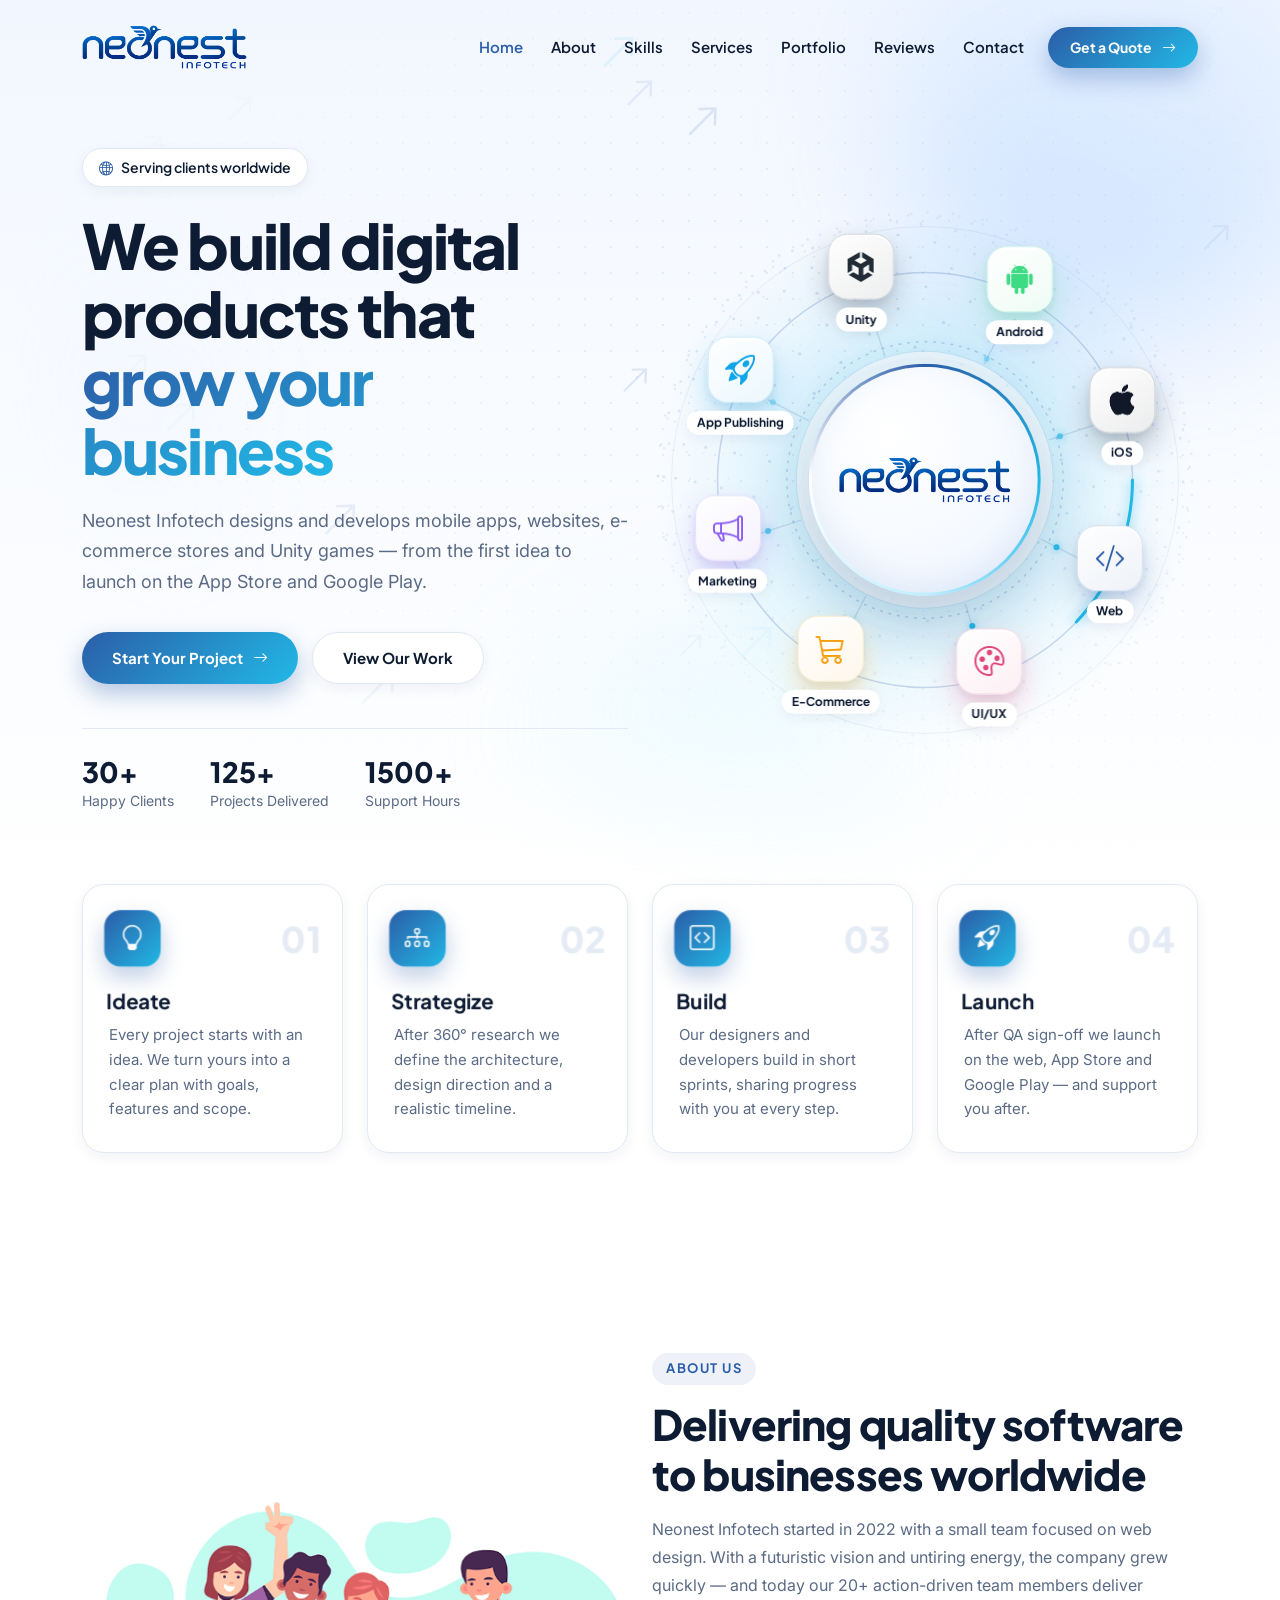
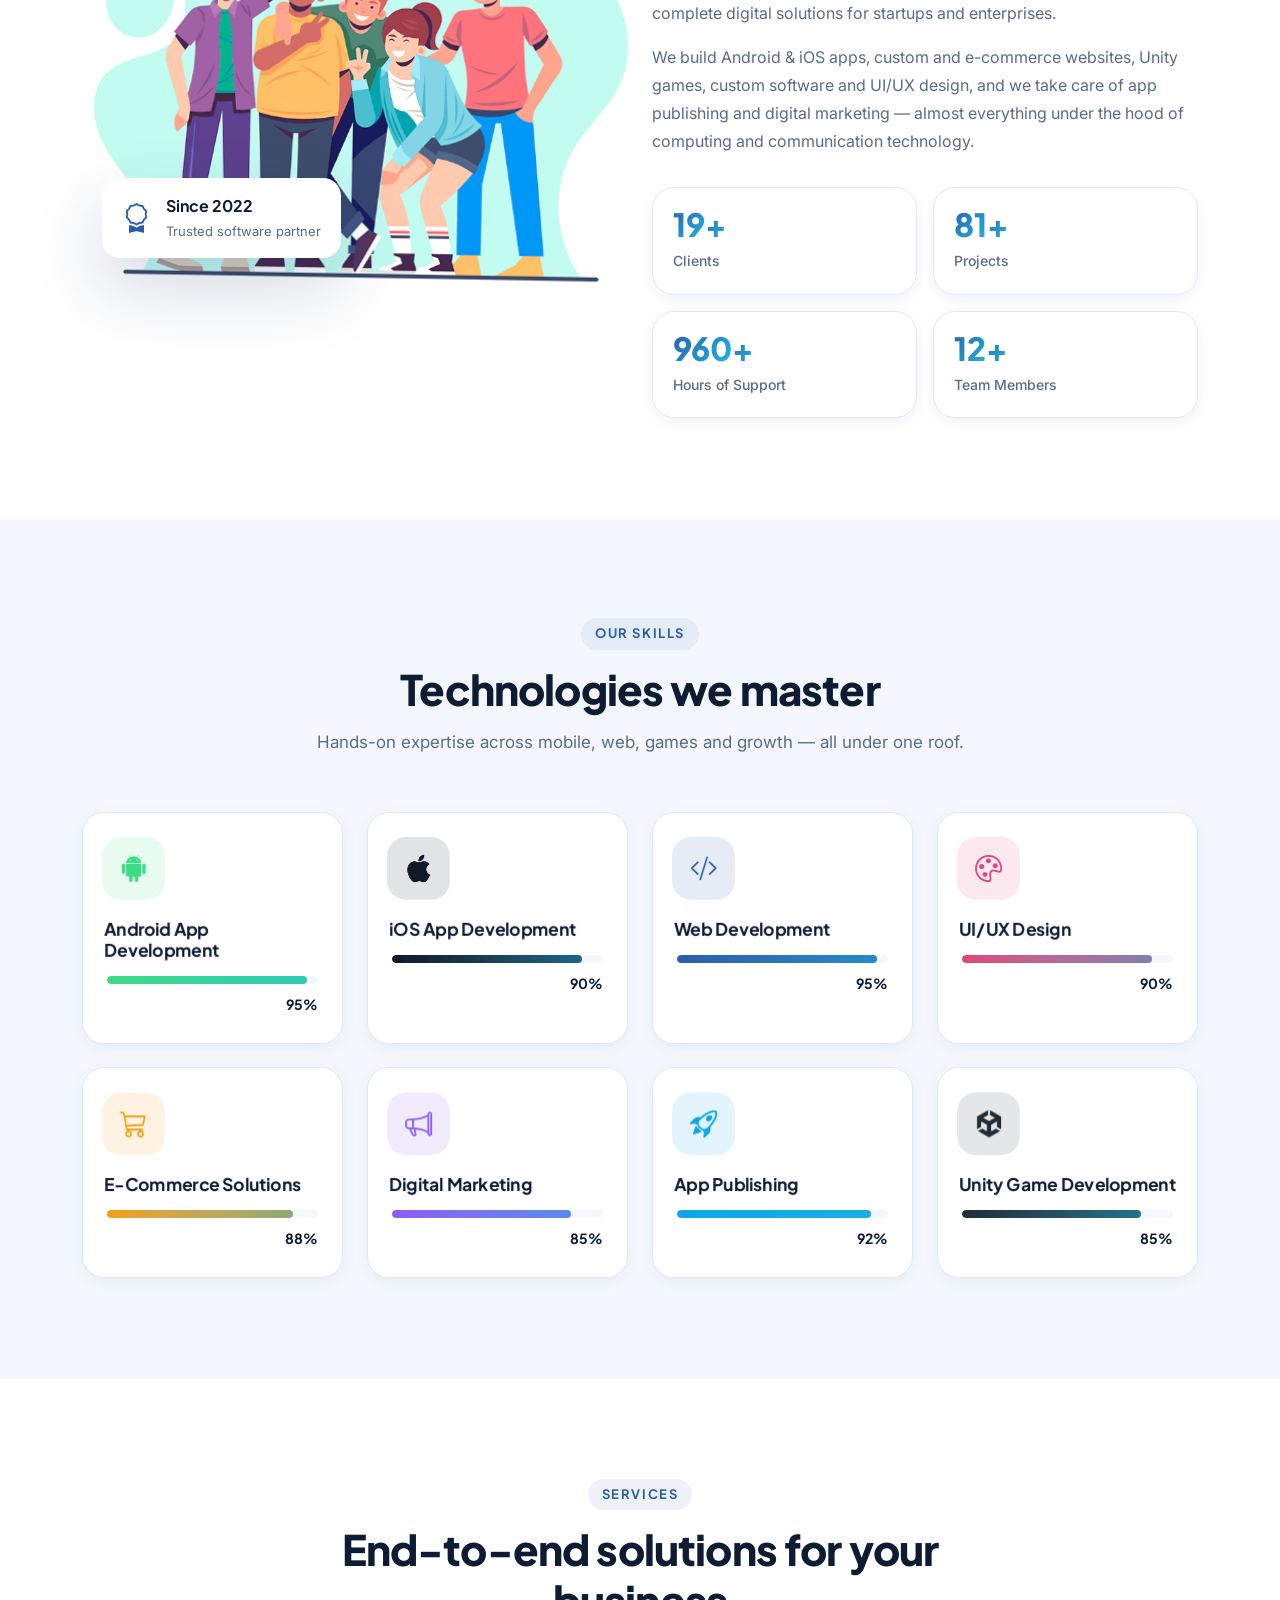
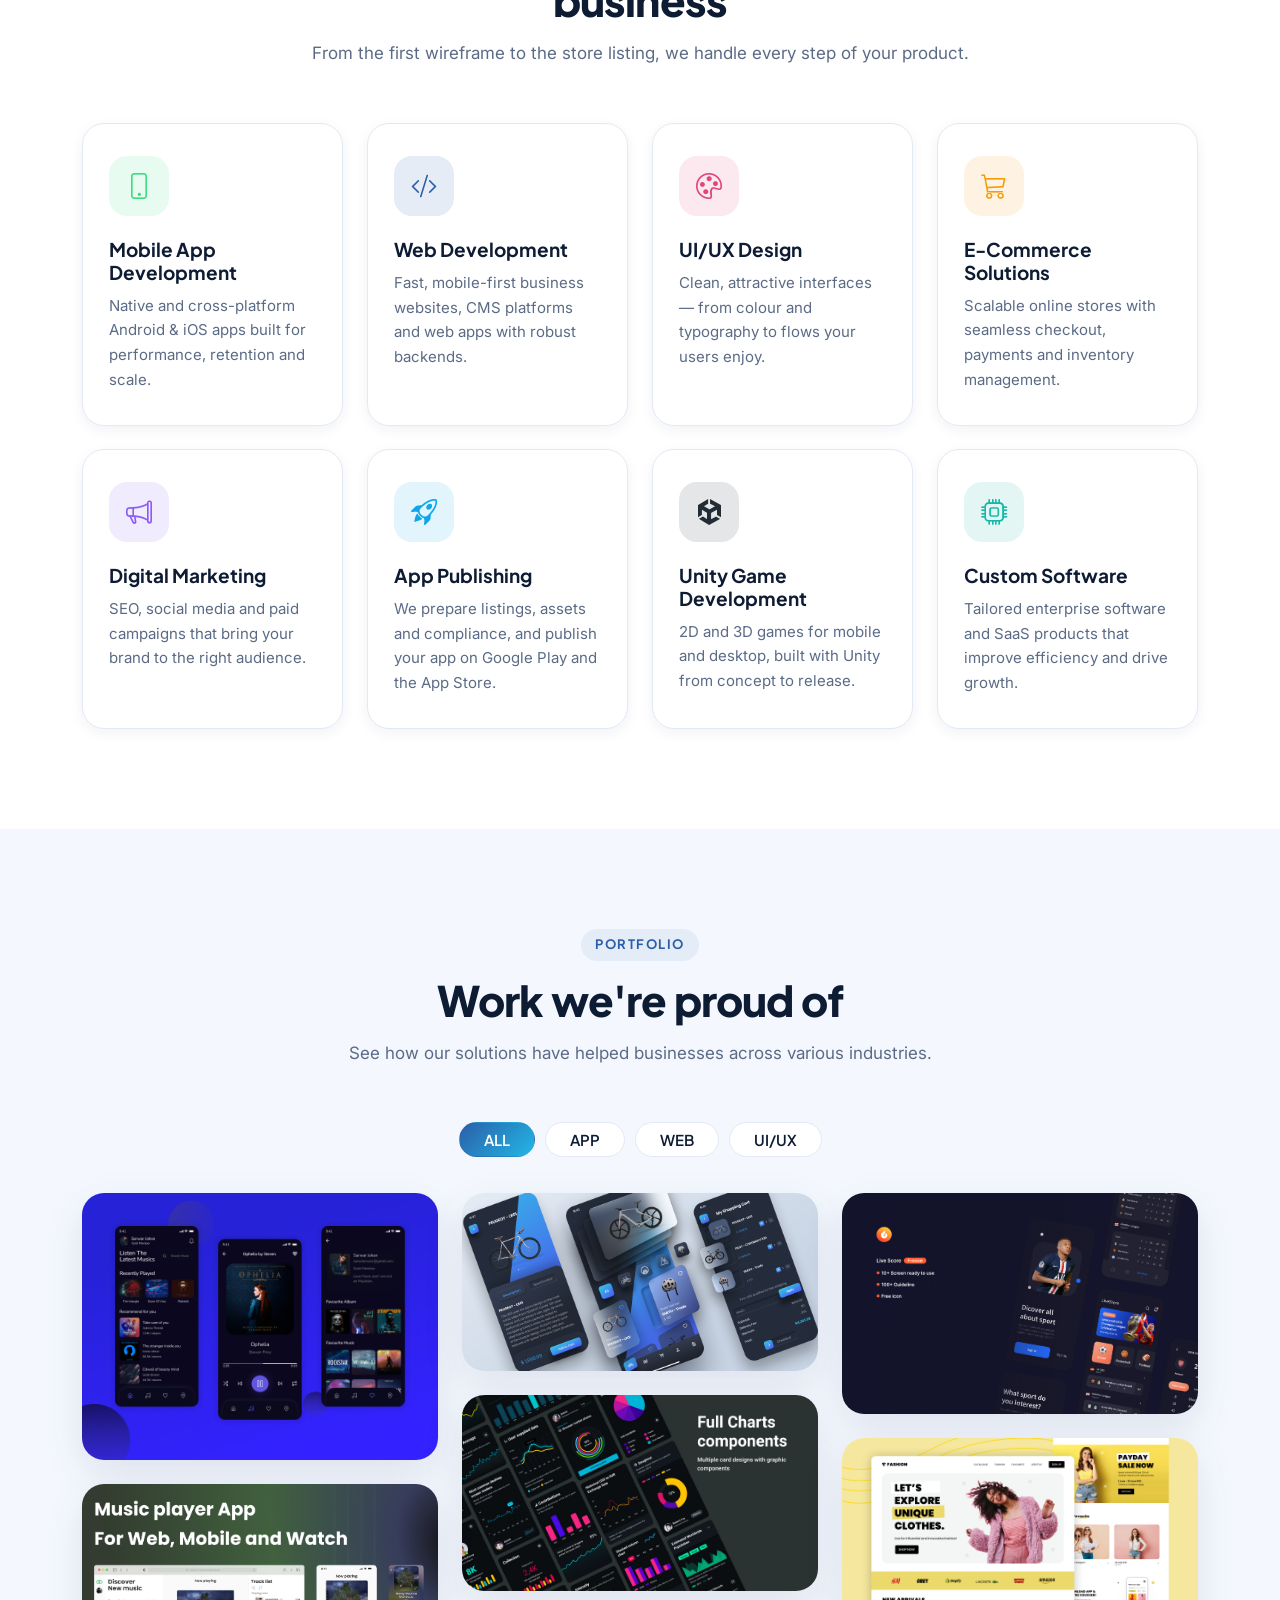
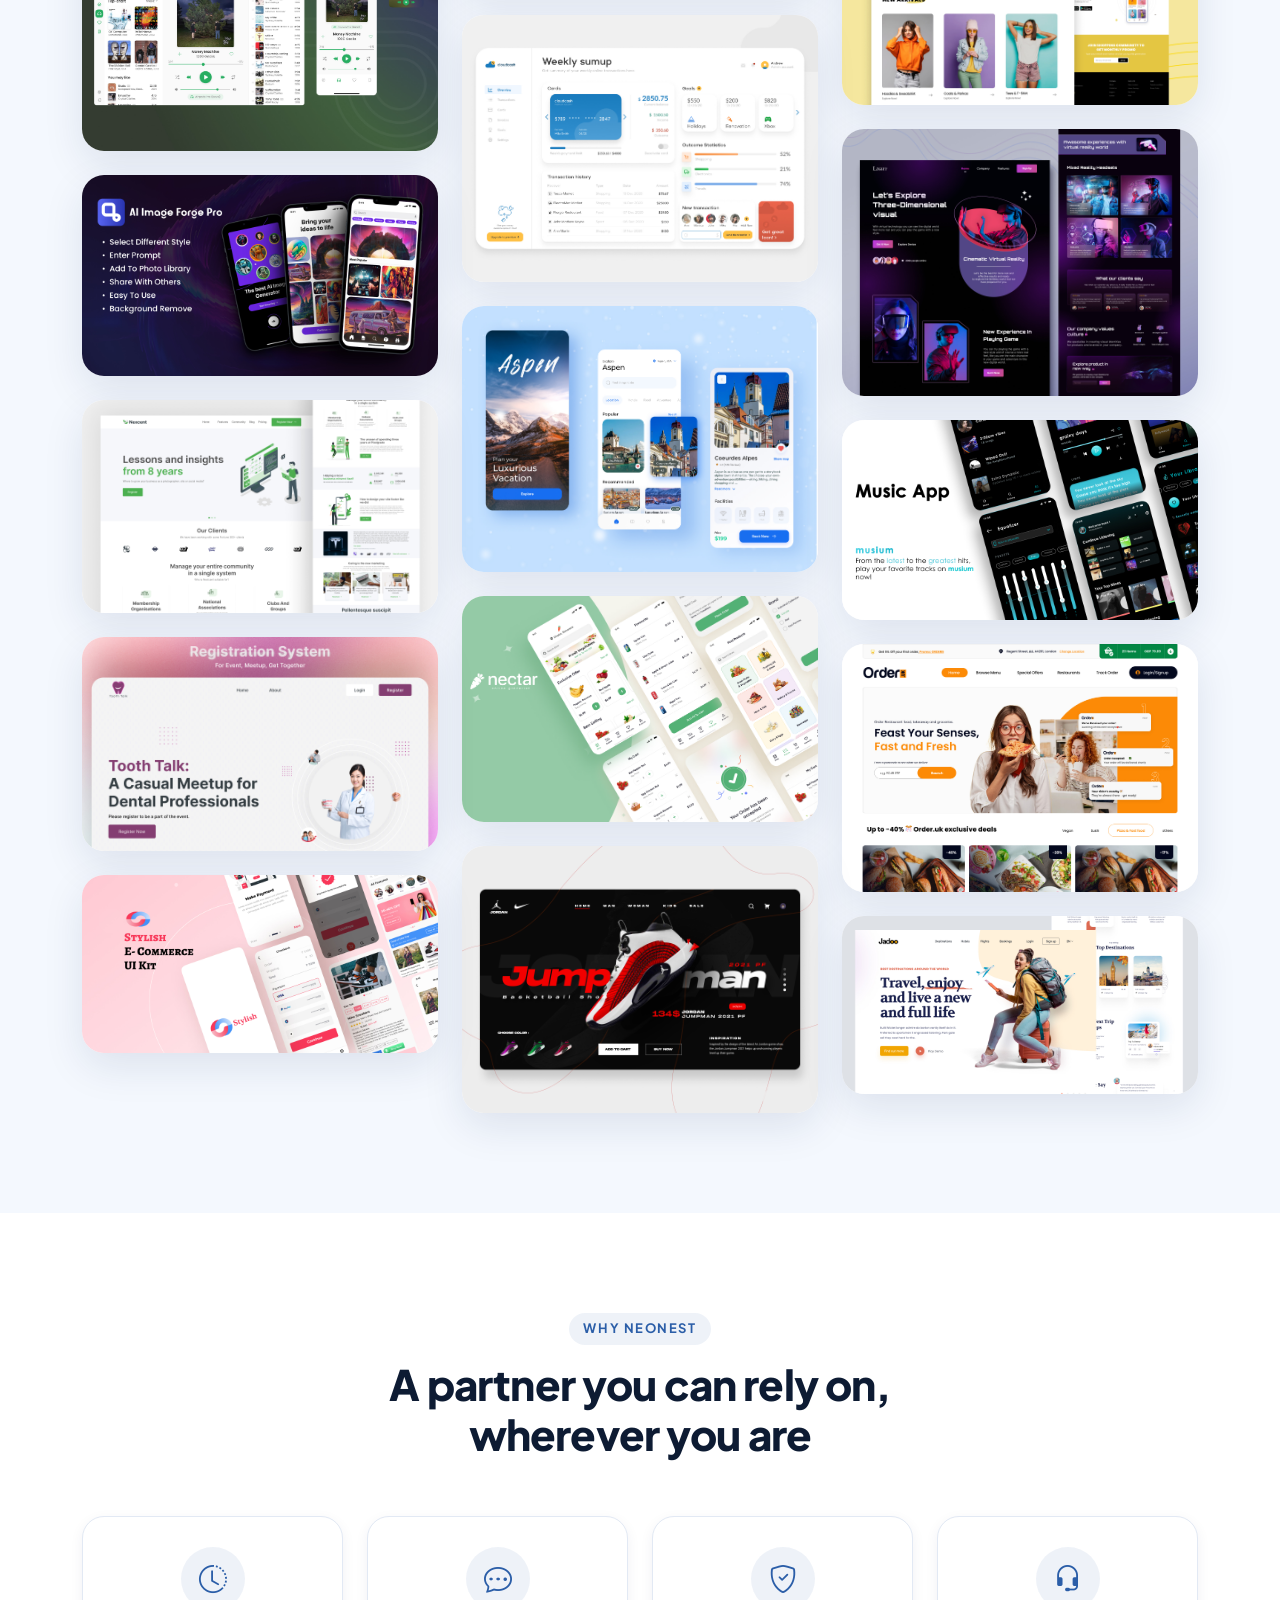
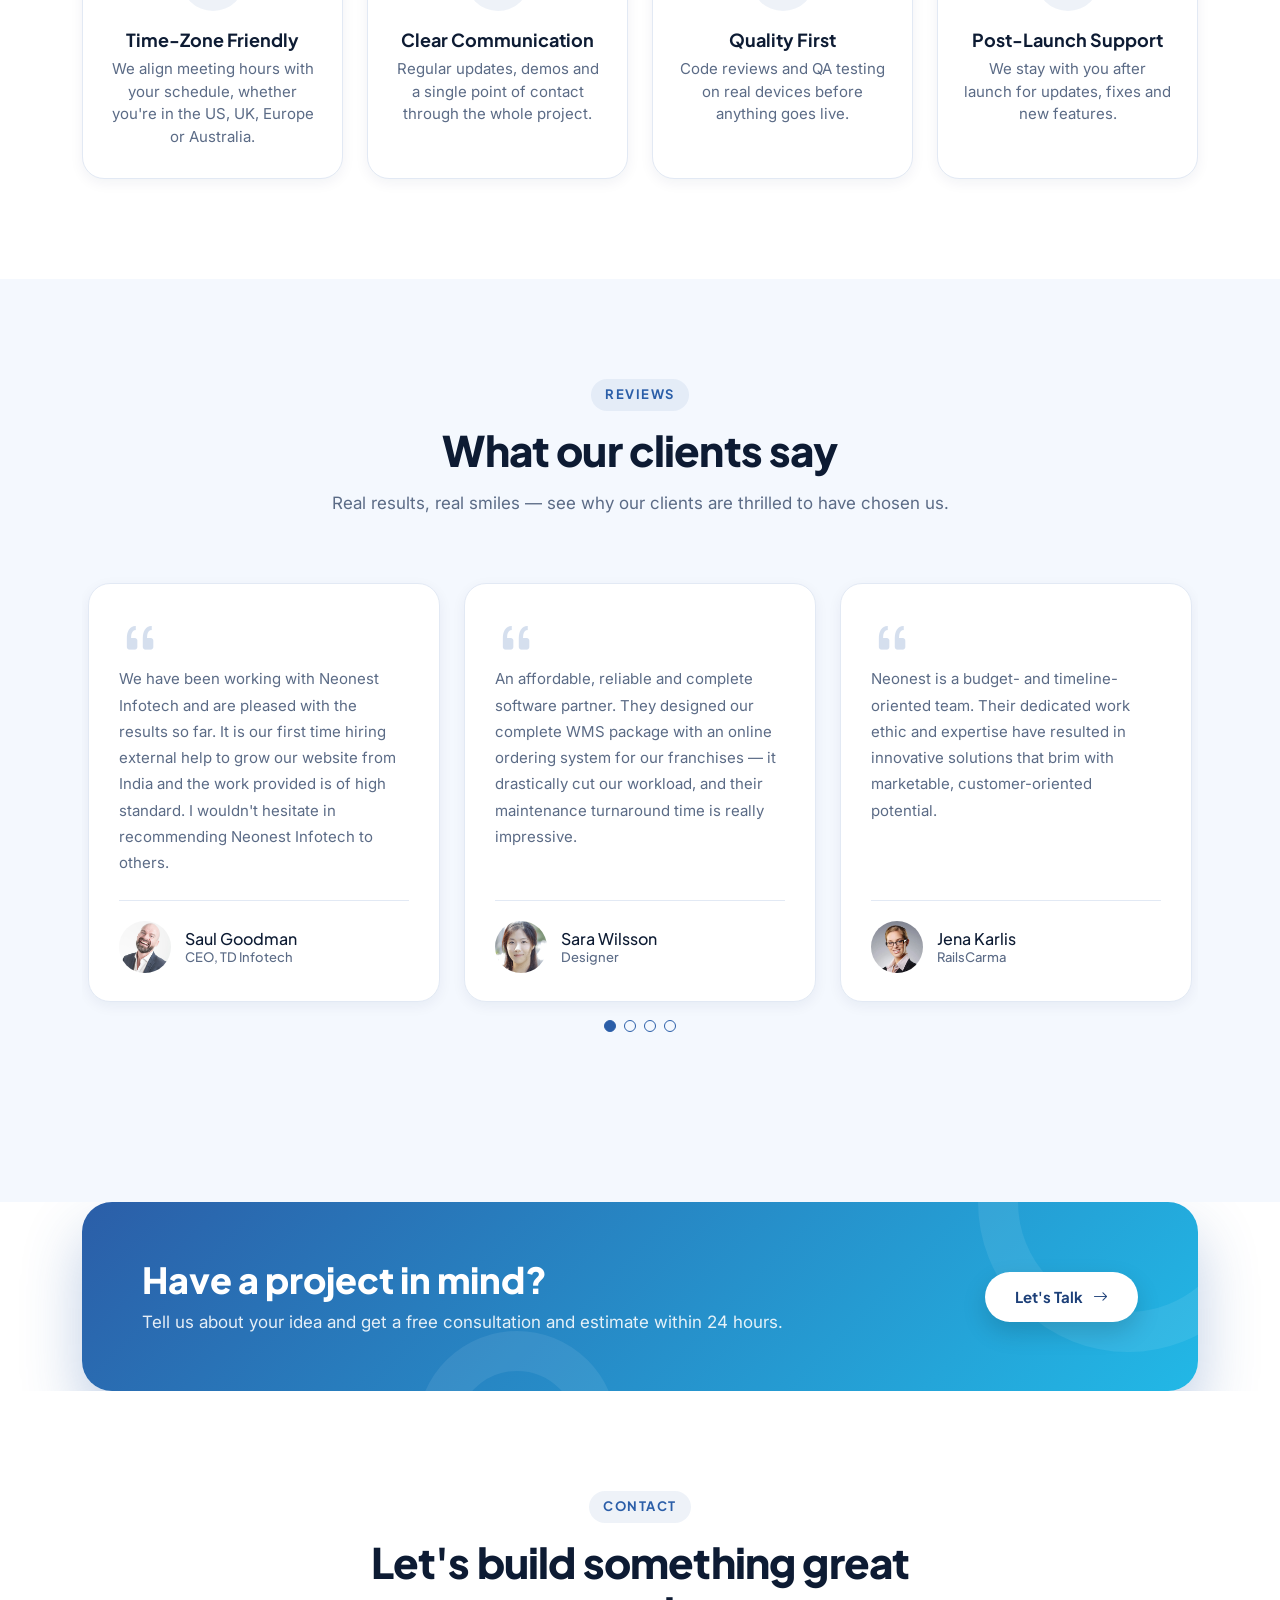
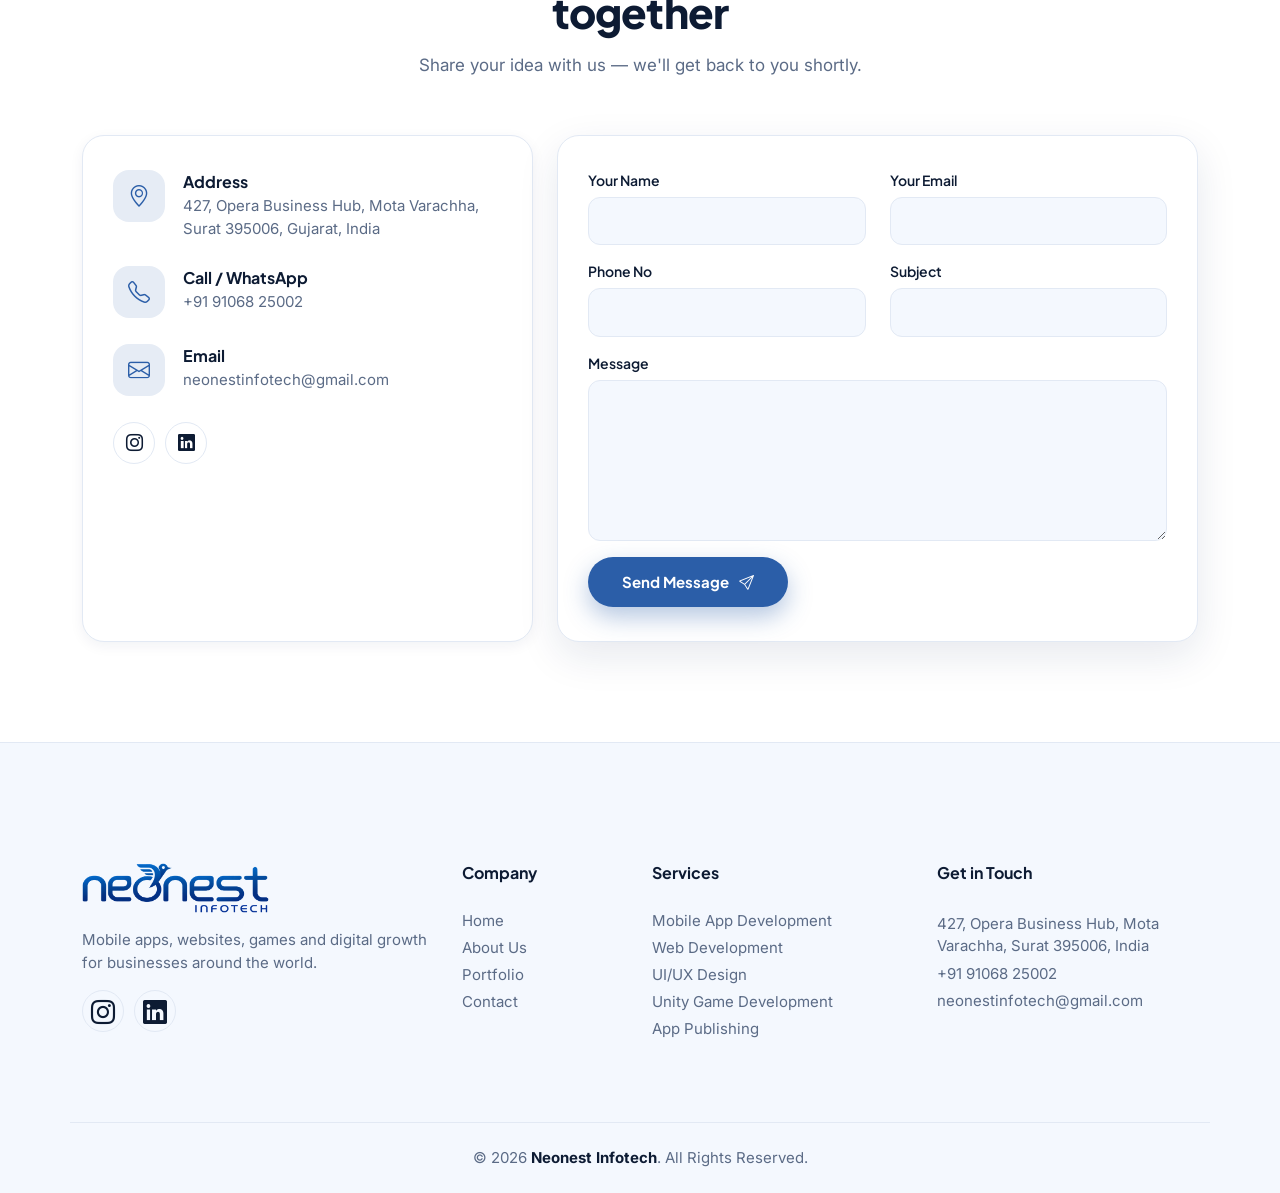
==== commit 7e18e0f8: "new" ====
--- a/index.html
+++ b/index.html
@@ -4,10 +4,12 @@
 <head>
   <meta charset="utf-8">
   <meta content="width=device-width, initial-scale=1.0" name="viewport">
-  <title>Neonest Infotech</title>
-  <meta name="google-site-verification" content="FjMjE1xvYvKc0E46sZeqEiiP64Hnf0q_9YHcz8myoq0" />
-  <meta name="description" content="">
-  <meta name="keywords" content="">
+  <title>Neonest Infotech | Web, Mobile App &amp; Game Development Company</title>
+  <meta name="google-site-verification" content="l4mpWVwLWg4cVHwNXIuhmtS4ProIyDiEzKYhIE4QNR8" />
+  <meta name="description"
+    content="Neonest Infotech builds Android & iOS apps, websites, e-commerce stores, Unity games and UI/UX for clients worldwide. Ideate, build and launch with us.">
+  <meta name="keywords"
+    content="app development company, web development, iOS, Android, Unity game development, UI/UX design, e-commerce, digital marketing, app publishing, India">
 
   <!-- Favicons -->
   <link href="assets/img/rbglogo.png" rel="icon">
@@ -17,7 +19,7 @@
   <link href="https://fonts.googleapis.com" rel="preconnect">
   <link href="https://fonts.gstatic.com" rel="preconnect" crossorigin>
   <link
-    href="https://fonts.googleapis.com/css2?family=Roboto:ital,wght@0,100;0,300;0,400;0,500;0,700;0,900;1,100;1,300;1,400;1,500;1,700;1,900&family=Raleway:ital,wght@0,100;0,200;0,300;0,400;0,500;0,600;0,700;0,800;0,900;1,100;1,200;1,300;1,400;1,500;1,600;1,700;1,800;1,900&family=Ubuntu:ital,wght@0,300;0,400;0,500;0,700;1,300;1,400;1,500;1,700&display=swap"
+    href="https://fonts.googleapis.com/css2?family=Plus+Jakarta+Sans:wght@500;600;700;800&family=Inter:wght@400;500;600&display=swap"
     rel="stylesheet">
 
   <!-- Vendor CSS Files -->
@@ -29,41 +31,32 @@
 
   <!-- Main CSS File -->
   <link href="assets/css/main.css" rel="stylesheet">
-
-  <!-- =======================================================
-  * Template Name: eNno
-  * Template URL: https://bootstrapmade.com/enno-free-simple-bootstrap-template/
-  * Updated: Aug 07 2024 with Bootstrap v5.3.3
-  * Author: BootstrapMade.com
-  * License: https://bootstrapmade.com/license/
-  ======================================================== -->
+  <link href="assets/css/theme.css" rel="stylesheet">
 </head>
 
 <body class="index-page">
 
-  <header id="header" class="header d-flex align-items-center sticky-top">
+  <header id="header" class="header d-flex align-items-center fixed-top">
     <div class="container-fluid container-xl position-relative d-flex align-items-center">
 
       <a href="index.html" class="logo d-flex align-items-center me-auto">
-        <!-- Uncomment the line below if you also wish to use an image logo -->
-        <!-- <img src="assets/img/logo.png" alt=""> -->
-        <img src="assets/img/rbglogo.png" class="img-fluid animated" alt="">
+        <img src="assets/img/neonest-logo-640.png" srcset="assets/img/neonest-logo-640.png 640w, assets/img/neonest-logo.png 2125w" sizes="240px" width="640" height="171" alt="Neonest Infotech">
       </a>
 
       <nav id="navmenu" class="navmenu">
         <ul>
           <li><a href="#hero" class="active">Home</a></li>
           <li><a href="#about">About</a></li>
+          <li><a href="#skills">Skills</a></li>
           <li><a href="#services">Services</a></li>
           <li><a href="#portfolio">Portfolio</a></li>
-          <li><a href="#team">Team</a></li>
-
+          <li><a href="#testimonials">Reviews</a></li>
           <li><a href="#contact">Contact</a></li>
         </ul>
         <i class="mobile-nav-toggle d-xl-none bi bi-list"></i>
       </nav>
 
-
+      <a href="#contact" class="header-cta d-none d-sm-inline-flex">Get a Quote <i class="bi bi-arrow-right"></i></a>
 
     </div>
   </header>
@@ -73,305 +66,359 @@
     <!-- Hero Section -->
     <section id="hero" class="hero section">
 
+      <div class="hero-bg" aria-hidden="true">
+        <canvas id="hero-canvas"></canvas>
+        <span class="blob blob-1"></span>
+        <span class="blob blob-2"></span>
+        <span class="blob blob-3"></span>
+      </div>
+
+      <div class="container">
+        <div class="row align-items-center gy-5">
+
+          <div class="col-lg-6 hero-text">
+            <span class="eyebrow" data-aos="fade-up"><i class="bi bi-globe2"></i> Serving clients worldwide</span>
+            <h1 data-aos="fade-up" data-aos-delay="100">We build digital products that <span class="text-gradient">grow your
+                business</span></h1>
+            <p class="lead" data-aos="fade-up" data-aos-delay="200">Neonest Infotech designs and develops mobile apps,
+              websites, e-commerce stores and Unity games — from the first idea to launch on the App Store and Google
+              Play.</p>
+            <div class="hero-actions" data-aos="fade-up" data-aos-delay="300">
+              <a href="#contact" class="btn-primary-x">Start Your Project <i class="bi bi-arrow-right"></i></a>
+              <a href="#portfolio" class="btn-outline-x">View Our Work</a>
+            </div>
+            <div class="hero-trust" data-aos="fade-up" data-aos-delay="400">
+              <div><strong>30+</strong><span>Happy Clients</span></div>
+              <div><strong>125+</strong><span>Projects Delivered</span></div>
+              <div><strong>1500+</strong><span>Support Hours</span></div>
+            </div>
+          </div>
+
+          <div class="col-lg-6" data-aos="zoom-in" data-aos-delay="200">
+            <div class="orbit-scene" id="orbit-scene" aria-label="Our skills">
+              <div class="orbit-stage">
+                <svg class="orbit-links" id="orbit-links" aria-hidden="true">
+                  <defs>
+                    <radialGradient id="hub-glow">
+                      <stop offset="0" stop-color="#22b8e6" stop-opacity="0.22" />
+                      <stop offset="1" stop-color="#22b8e6" stop-opacity="0" />
+                    </radialGradient>
+                  </defs>
+                  <circle class="hub-glow" fill="url(#hub-glow)" />
+                  <circle class="ring ring-outer" />
+                  <circle class="ring ring-base" />
+                  <circle class="ring ring-streak" />
+                  <circle class="ring ring-inner" />
+                  <g class="links"></g>
+                  <g class="pulses"></g>
+                </svg>
+
+                <div class="logo-core">
+                  <img src="assets/img/neonest-logo-640.png" srcset="assets/img/neonest-logo-640.png 640w, assets/img/neonest-logo.png 2125w" sizes="240px" width="640" height="171" alt="Neonest Infotech">
+                </div>
+
+                <div class="orbit-item"><span class="chip" style="--c:#3ddc84"><i class="bi bi-android2"></i></span><small>Android</small></div>
+                <div class="orbit-item"><span class="chip" style="--c:#111827"><i class="bi bi-apple"></i></span><small>iOS</small></div>
+                <div class="orbit-item"><span class="chip" style="--c:#2b5ea8"><i class="bi bi-code-slash"></i></span><small>Web</small></div>
+                <div class="orbit-item"><span class="chip" style="--c:#e0457b"><i class="bi bi-palette"></i></span><small>UI/UX</small></div>
+                <div class="orbit-item"><span class="chip" style="--c:#f59e0b"><i class="bi bi-cart3"></i></span><small>E-Commerce</small></div>
+                <div class="orbit-item"><span class="chip" style="--c:#8b5cf6"><i class="bi bi-megaphone"></i></span><small>Marketing</small></div>
+                <div class="orbit-item"><span class="chip" style="--c:#0ea5e9"><i class="bi bi-rocket-takeoff"></i></span><small>App Publishing</small></div>
+                <div class="orbit-item"><span class="chip" style="--c:#222c37"><i class="bi bi-unity"></i></span><small>Unity</small></div>
+              </div>
+            </div>
+          </div>
+
+        </div>
+      </div>
+
+    </section><!-- /Hero Section -->
+
+    <!-- Process Section -->
+    <section id="process" class="process section">
+
       <div class="container">
         <div class="row gy-4">
-          <div class="col-lg-6 order-2 order-lg-1 d-flex flex-column justify-content-center" data-aos="fade-up">
-            <h1>We innovate technology</h1>
-            <p>We are team of creative designers and talented Developers making websites and mobile apps</p>
-            <div class="d-flex">
-              <a href="#about" class="btn-get-started">Get Started</a>
-            </div>
-          </div>
-          <div class="col-lg-6 order-1 order-lg-2 hero-img" data-aos="zoom-out" data-aos-delay="100">
-            <img src="assets/img/hero-img.png" class="img-fluid animated" alt="">
-          </div>
-        </div>
-      </div>
-
-    </section><!-- /Hero Section -->
-
-    <!-- Featured Services Section -->
-    <section id="featured-services" class="featured-services section">
-
-      <div class="container">
-
-        <div class="row gy-4">
-
-          <div class="col-lg-3 d-flex" data-aos="fade-up" data-aos-delay="100">
-            <div class="service-item position-relative">
-              <!-- <div class="icon"><i class="bi bi-activity icon"></i></div> -->
-              <h4><a href="" class="stretched-link">Ideate</a></h4>
-              <p>Every project starts with an ideation. And our job is to convert your ideas into reality to achieve
-                your goal.</p>
-            </div>
-          </div><!-- End Service Item -->
-
-          <div class="col-lg-3 d-flex" data-aos="fade-up" data-aos-delay="200">
-            <div class="service-item position-relative">
-              <!-- <div class="icon"><i class="bi bi-bounding-box-circles icon"></i></div> -->
-              <h4><a href="" class="stretched-link">Strategize</a></h4>
-              <p>Once a 360 degree research is completed, We list down the strategies as pre-planning assures us build a
-                robust development procedure.</p>
-            </div>
-          </div><!-- End Service Item -->
-
-          <div class="col-lg-3 d-flex" data-aos="fade-up" data-aos-delay="300">
-            <div class="service-item position-relative">
-              <!-- <div class="icon"><i class="bi bi-calendar4-week icon"></i></div> -->
-              <h4><a href="" class="stretched-link">Build</a></h4>
-              <p>In this phase, our experts start building on your requirements and are committed to fulfill it to your
-                expectations.</p>
-            </div>
-          </div><!-- End Service Item -->
-          <div class="col-lg-3 d-flex" data-aos="fade-up" data-aos-delay="400">
-            <div class="service-item position-relative">
-              <!-- <div class="icon"><i class="bi bi-check2-all icon"></i></div> -->
-              <h4><a href="" class="stretched-link">Launch</a></h4>
-              <p>With a green signal from our quality assurance experts, your product is ready to launch in the market
-                delivering a peak
-                performance.</p>
-            </div>
-          </div><!-- End Service Item -->
-
-        </div>
-
-      </div>
-
-    </section><!-- /Featured Services Section -->
+
+          <div class="col-lg-3 col-md-6" data-aos="fade-up" data-aos-delay="100">
+            <div class="step-card tilt">
+              <div class="step-top"><span class="step-icon"><i class="bi bi-lightbulb"></i></span><span class="step-no">01</span></div>
+              <h4>Ideate</h4>
+              <p>Every project starts with an idea. We turn yours into a clear plan with goals, features and scope.</p>
+            </div>
+          </div>
+
+          <div class="col-lg-3 col-md-6" data-aos="fade-up" data-aos-delay="200">
+            <div class="step-card tilt">
+              <div class="step-top"><span class="step-icon"><i class="bi bi-diagram-3"></i></span><span class="step-no">02</span></div>
+              <h4>Strategize</h4>
+              <p>After 360° research we define the architecture, design direction and a realistic timeline.</p>
+            </div>
+          </div>
+
+          <div class="col-lg-3 col-md-6" data-aos="fade-up" data-aos-delay="300">
+            <div class="step-card tilt">
+              <div class="step-top"><span class="step-icon"><i class="bi bi-code-square"></i></span><span class="step-no">03</span></div>
+              <h4>Build</h4>
+              <p>Our designers and developers build in short sprints, sharing progress with you at every step.</p>
+            </div>
+          </div>
+
+          <div class="col-lg-3 col-md-6" data-aos="fade-up" data-aos-delay="400">
+            <div class="step-card tilt">
+              <div class="step-top"><span class="step-icon"><i class="bi bi-rocket-takeoff"></i></span><span class="step-no">04</span></div>
+              <h4>Launch</h4>
+              <p>After QA sign-off we launch on the web, App Store and Google Play — and support you after.</p>
+            </div>
+          </div>
+
+        </div>
+      </div>
+
+    </section><!-- /Process Section -->
 
     <!-- About Section -->
     <section id="about" class="about section">
 
-      <!-- Section Title -->
-      <div class="container section-title" data-aos="fade-up">
-        <span>About Us<br></span>
-        <h2>About</h2>
-        <p>Delivering The Best Software Solutions With Trusted Quality Product Worldwide.</p>
-      </div><!-- End Section Title -->
-
       <div class="container">
-
-        <div class="row gy-4">
-          <div class="col-lg-6 position-relative align-self-start" data-aos="fade-up" data-aos-delay="100">
-            <img src="assets/img/about.png" class="img-fluid" alt="">
-
-          </div>
-          <div class="col-lg-6 content" data-aos="fade-up" data-aos-delay="200">
-            <h3>How We Started</h3>
-
+        <div class="row gy-5 align-items-center">
+
+          <div class="col-lg-6" data-aos="fade-right">
+            <div class="about-visual">
+              <img src="assets/img/about.png" class="img-fluid" alt="Neonest Infotech team at work">
+              <div class="about-badge">
+                <i class="bi bi-award"></i>
+                <div><strong>Since 2022</strong><span>Trusted software partner</span></div>
+              </div>
+            </div>
+          </div>
+
+          <div class="col-lg-6" data-aos="fade-left">
+            <span class="section-kicker">About Us</span>
+            <h2 class="section-heading">Delivering quality software to businesses worldwide</h2>
             <p>
-              Neonest Infotech is one of the most trusted Software development companies of India today. With a
-              futuristic vision to
-              grow in the tech industry, this company passionately in 2022 with a small team of employees providing web
-              designing as
-              primary service. With their untiring energy and allegiance towards the work, in a couple of years, the
-              company witnessed
-              a roaring success and growth.
+              Neonest Infotech started in 2022 with a small team focused on web design. With a futuristic vision and
+              untiring energy, the company grew quickly — and today our 20+ action-driven team members deliver
+              complete digital solutions for startups and enterprises.
             </p>
             <p>
-              We have now grown to a workforce of over 20+ action-driven team members and
-              offering a
-              wide range of services such as Mobile Application Development (Android & iOS), Website Development
-              (Custom, ECommerce,
-              etc.), Custom Software Development, Desktop Application Development, UI/UX Design, Graphics Design,
-              Digital Marketing
-              and almost everything under the hood of computing and communication technology.
+              We build Android &amp; iOS apps, custom and e-commerce websites, Unity games, custom software and UI/UX
+              design, and we take care of app publishing and digital marketing — almost everything under the hood
+              of computing and communication technology.
             </p>
-          </div>
-        </div>
-
+
+            <div class="row g-3 mt-2">
+              <div class="col-6">
+                <div class="stat-card">
+                  <span data-purecounter-start="0" data-purecounter-end="30" data-purecounter-duration="2" class="purecounter"></span><b>+</b>
+                  <p>Clients</p>
+                </div>
+              </div>
+              <div class="col-6">
+                <div class="stat-card">
+                  <span data-purecounter-start="0" data-purecounter-end="125" data-purecounter-duration="2" class="purecounter"></span><b>+</b>
+                  <p>Projects</p>
+                </div>
+              </div>
+              <div class="col-6">
+                <div class="stat-card">
+                  <span data-purecounter-start="0" data-purecounter-end="1500" data-purecounter-duration="2" class="purecounter"></span><b>+</b>
+                  <p>Hours of Support</p>
+                </div>
+              </div>
+              <div class="col-6">
+                <div class="stat-card">
+                  <span data-purecounter-start="0" data-purecounter-end="20" data-purecounter-duration="2" class="purecounter"></span><b>+</b>
+                  <p>Team Members</p>
+                </div>
+              </div>
+            </div>
+          </div>
+
+        </div>
       </div>
 
     </section><!-- /About Section -->
 
-    <!-- Stats Section -->
-    <section id="stats" class="stats section">
-
-      <div class="container" data-aos="fade-up" data-aos-delay="100">
+    <!-- Skills Section -->
+    <section id="skills" class="skills section alt-bg">
+
+      <div class="container">
+        <div class="title-block" data-aos="fade-up">
+          <span class="section-kicker">Our Skills</span>
+          <h2 class="section-heading">Technologies we master</h2>
+          <p>Hands-on expertise across mobile, web, games and growth — all under one roof.</p>
+        </div>
 
         <div class="row gy-4">
 
-          <div class="col-lg-3 col-md-6">
-            <div class="stats-item text-center w-100 h-100">
-              <span data-purecounter-start="0" data-purecounter-end="30" data-purecounter-duration="2"
-                class="purecounter"></span>
-              <p>Clients</p>
-            </div>
-          </div><!-- End Stats Item -->
-
-          <div class="col-lg-3 col-md-6">
-            <div class="stats-item text-center w-100 h-100">
-              <span data-purecounter-start="0" data-purecounter-end="125" data-purecounter-duration="2"
-                class="purecounter"></span>
-              <p>Projects</p>
-            </div>
-          </div><!-- End Stats Item -->
-
-          <div class="col-lg-3 col-md-6">
-            <div class="stats-item text-center w-100 h-100">
-              <span data-purecounter-start="0" data-purecounter-end="1500" data-purecounter-duration="2"
-                class="purecounter"></span>
-              <p>Hours Of Support</p>
-            </div>
-          </div><!-- End Stats Item -->
-
-          <div class="col-lg-3 col-md-6">
-            <div class="stats-item text-center w-100 h-100">
-              <span data-purecounter-start="0" data-purecounter-end="10" data-purecounter-duration="1"
-                class="purecounter"></span>
-              <p>Workers</p>
-            </div>
-          </div><!-- End Stats Item -->
-
-        </div>
-
-      </div>
-
-    </section><!-- /Stats Section -->
-
-
+          <div class="col-xl-3 col-md-6" data-aos="fade-up" data-aos-delay="100">
+            <div class="skill-card tilt" style="--c:#3ddc84">
+              <span class="chip"><i class="bi bi-android2"></i></span>
+              <h4>Android App Development</h4>
+              <div class="progress-track"><span class="progress-value" data-value="95"></span></div>
+              <em>95%</em>
+            </div>
+          </div>
+
+          <div class="col-xl-3 col-md-6" data-aos="fade-up" data-aos-delay="150">
+            <div class="skill-card tilt" style="--c:#111827">
+              <span class="chip"><i class="bi bi-apple"></i></span>
+              <h4>iOS App Development</h4>
+              <div class="progress-track"><span class="progress-value" data-value="90"></span></div>
+              <em>90%</em>
+            </div>
+          </div>
+
+          <div class="col-xl-3 col-md-6" data-aos="fade-up" data-aos-delay="200">
+            <div class="skill-card tilt" style="--c:#2b5ea8">
+              <span class="chip"><i class="bi bi-code-slash"></i></span>
+              <h4>Web Development</h4>
+              <div class="progress-track"><span class="progress-value" data-value="95"></span></div>
+              <em>95%</em>
+            </div>
+          </div>
+
+          <div class="col-xl-3 col-md-6" data-aos="fade-up" data-aos-delay="250">
+            <div class="skill-card tilt" style="--c:#e0457b">
+              <span class="chip"><i class="bi bi-palette"></i></span>
+              <h4>UI/UX Design</h4>
+              <div class="progress-track"><span class="progress-value" data-value="90"></span></div>
+              <em>90%</em>
+            </div>
+          </div>
+
+          <div class="col-xl-3 col-md-6" data-aos="fade-up" data-aos-delay="100">
+            <div class="skill-card tilt" style="--c:#f59e0b">
+              <span class="chip"><i class="bi bi-cart3"></i></span>
+              <h4>E-Commerce Solutions</h4>
+              <div class="progress-track"><span class="progress-value" data-value="88"></span></div>
+              <em>88%</em>
+            </div>
+          </div>
+
+          <div class="col-xl-3 col-md-6" data-aos="fade-up" data-aos-delay="150">
+            <div class="skill-card tilt" style="--c:#8b5cf6">
+              <span class="chip"><i class="bi bi-megaphone"></i></span>
+              <h4>Digital Marketing</h4>
+              <div class="progress-track"><span class="progress-value" data-value="85"></span></div>
+              <em>85%</em>
+            </div>
+          </div>
+
+          <div class="col-xl-3 col-md-6" data-aos="fade-up" data-aos-delay="200">
+            <div class="skill-card tilt" style="--c:#0ea5e9">
+              <span class="chip"><i class="bi bi-rocket-takeoff"></i></span>
+              <h4>App Publishing</h4>
+              <div class="progress-track"><span class="progress-value" data-value="92"></span></div>
+              <em>92%</em>
+            </div>
+          </div>
+
+          <div class="col-xl-3 col-md-6" data-aos="fade-up" data-aos-delay="250">
+            <div class="skill-card tilt" style="--c:#222c37">
+              <span class="chip"><i class="bi bi-unity"></i></span>
+              <h4>Unity Game Development</h4>
+              <div class="progress-track"><span class="progress-value" data-value="85"></span></div>
+              <em>85%</em>
+            </div>
+          </div>
+
+        </div>
+      </div>
+
+    </section><!-- /Skills Section -->
 
     <!-- Services Section -->
-    <section id="services" class="services section light-background">
-
-      <!-- Section Title -->
-      <div class="container section-title" data-aos="fade-up">
-        <span>Services</span>
-        <h2>Services</h2>
-        <p>We’d love to hear from you anytime</p>
-      </div><!-- End Section Title -->
+    <section id="services" class="services section">
 
       <div class="container">
+        <div class="title-block" data-aos="fade-up">
+          <span class="section-kicker">Services</span>
+          <h2 class="section-heading">End-to-end solutions for your business</h2>
+          <p>From the first wireframe to the store listing, we handle every step of your product.</p>
+        </div>
 
         <div class="row gy-4">
 
-          <div class="col-lg-4 col-md-6" data-aos="fade-up" data-aos-delay="100">
-            <div class="service-item position-relative">
-              <div class="image">
-                <img src="assets/img/icon/mobile-development.png" class="img-fluid" alt="bi-instagram">
-              </div>
-
+          <div class="col-lg-3 col-md-6" data-aos="fade-up" data-aos-delay="100">
+            <div class="service-card tilt" style="--c:#3ddc84">
+              <span class="chip"><i class="bi bi-phone"></i></span>
               <h3>Mobile App Development</h3>
-              </a>
-              <p>Developing mobile apps over the years and collaborating on several different projects that fulfills
-                your needs, we’ve
-                gained profound expertise in this domain. We help you build mobile app development that brings in
-                flawless customer
-                retention and enterprise at a valuable amount. Our work of successfully launched apps are notable in the
-                projects
-                delivered to thousands of our clients globally.</p>
-            </div>
-          </div><!-- End Service Item -->
-
-          <div class="col-lg-4 col-md-6" data-aos="fade-up" data-aos-delay="200">
-            <div class="service-item position-relative">
-              <div class="image">
-                <img src="assets/img/icon/coding.png" class="img-fluid" alt="bi-instagram">
-              </div>
-
+              <p>Native and cross-platform Android &amp; iOS apps built for performance, retention and scale.</p>
+            </div>
+          </div>
+
+          <div class="col-lg-3 col-md-6" data-aos="fade-up" data-aos-delay="150">
+            <div class="service-card tilt" style="--c:#2b5ea8">
+              <span class="chip"><i class="bi bi-code-slash"></i></span>
               <h3>Web Development</h3>
-              </a>
-              <p>People nowadays are mobile first. So when you plan to create a website, we definitely build it mobile
-                friendly with a
-                robust mobile backend along with fulfilling your web development requirements. Our various clients hire
-                us for our
-                capable command over web programming languages like PHP, .NET, Java and also build CMS, E-Commerce and
-                Business
-                Websites. Our work is not about completing</p>
-            </div>
-          </div><!-- End Service Item -->
-
-          <div class="col-lg-4 col-md-6" data-aos="fade-up" data-aos-delay="300">
-            <div class="service-item position-relative">
-              <div class="image">
-                <img src="assets/img/icon/web-design.png" class="img-fluid" alt="bi-instagram">
-              </div>
-
+              <p>Fast, mobile-first business websites, CMS platforms and web apps with robust backends.</p>
+            </div>
+          </div>
+
+          <div class="col-lg-3 col-md-6" data-aos="fade-up" data-aos-delay="200">
+            <div class="service-card tilt" style="--c:#e0457b">
+              <span class="chip"><i class="bi bi-palette"></i></span>
               <h3>UI/UX Design</h3>
-              </a>
-              <p>We give a neat, decent and attractive look to your apps, websites and customized software. An
-                attractive and soothing
-                design to an interesting and organized interface is like adding a cherry on the cake. Irrespective of
-                the size of your
-                business, your website and its look and feel represents your company’s work. While you do business, we
-                take care of
-                everything, from color, font size to font style to take your products onto the next level.</p>
-            </div>
-          </div><!-- End Service Item -->
-
-          <div class="col-lg-4 col-md-6" data-aos="fade-up" data-aos-delay="400">
-            <div class="service-item position-relative">
-              <div class="image">
-                <img src="assets/img/icon/digital-marketing.png" class="img-fluid" alt="bi-instagram">
-              </div>
-
+              <p>Clean, attractive interfaces — from colour and typography to flows your users enjoy.</p>
+            </div>
+          </div>
+
+          <div class="col-lg-3 col-md-6" data-aos="fade-up" data-aos-delay="250">
+            <div class="service-card tilt" style="--c:#f59e0b">
+              <span class="chip"><i class="bi bi-cart3"></i></span>
+              <h3>E-Commerce Solutions</h3>
+              <p>Scalable online stores with seamless checkout, payments and inventory management.</p>
+            </div>
+          </div>
+
+          <div class="col-lg-3 col-md-6" data-aos="fade-up" data-aos-delay="100">
+            <div class="service-card tilt" style="--c:#8b5cf6">
+              <span class="chip"><i class="bi bi-megaphone"></i></span>
               <h3>Digital Marketing</h3>
-              </a>
-              <p>Elevate your online presence with our comprehensive Digital Marketing services. In today’s fast-paced
-                digital landscape,
-                a strong online strategy is essential for businesses to thrive. We specialize in creating tailored
-                solutions that drive
-                measurable results, ensuring your brand reaches the right audience at the right time.</p>
-
-            </div>
-          </div><!-- End Service Item -->
-
-          <div class="col-lg-4 col-md-6" data-aos="fade-up" data-aos-delay="500">
-            <div class="service-item position-relative">
-              <div class="image">
-                <img src="assets/img/icon/online-shopping.png" class="img-fluid" alt="bi-instagram">
-              </div>
-
-              <h3>E-Commerce Services</h3>
-              </a>
-              <p>Empowering businesses with innovative and scalable e-commerce solutions to thrive in the digital
-                marketplace.
-
-                At Neonest Infotech, we specialize in creating dynamic and customer-centric e-commerce platforms that
-                deliver seamless
-                shopping experiences. From startups to enterprise-level businesses, we provide tailored solutions to
-                help you grow,
-                engage, and succeed online.</p>
-
-            </div>
-          </div><!-- End Service Item -->
-
-          <div class="col-lg-4 col-md-6" data-aos="fade-up" data-aos-delay="600">
-            <div class="service-item position-relative">
-              <div class="image">
-                <img src="assets/img/icon/software-testing.png" class="img-fluid" alt="bi-instagram">
-              </div>
-
-              <h3>Software Product Development</h3>
-              </a>
-              <p>At Neonest Infotech, we create innovative, scalable software solutions tailored to your business needs.
-                Our expert team
-                delivers high-quality custom software, enhancing efficiency and driving growth. From enterprise software
-                to SaaS
-                products, we manage the entire development process. Contact us to turn your software ideas into reality!
-              </p>
-
-            </div>
-          </div><!-- End Service Item -->
-
-        </div>
-
+              <p>SEO, social media and paid campaigns that bring your brand to the right audience.</p>
+            </div>
+          </div>
+
+          <div class="col-lg-3 col-md-6" data-aos="fade-up" data-aos-delay="150">
+            <div class="service-card tilt" style="--c:#0ea5e9">
+              <span class="chip"><i class="bi bi-rocket-takeoff"></i></span>
+              <h3>App Publishing</h3>
+              <p>We prepare listings, assets and compliance, and publish your app on Google Play and the App Store.</p>
+            </div>
+          </div>
+
+          <div class="col-lg-3 col-md-6" data-aos="fade-up" data-aos-delay="200">
+            <div class="service-card tilt" style="--c:#222c37">
+              <span class="chip"><i class="bi bi-unity"></i></span>
+              <h3>Unity Game Development</h3>
+              <p>2D and 3D games for mobile and desktop, built with Unity from concept to release.</p>
+            </div>
+          </div>
+
+          <div class="col-lg-3 col-md-6" data-aos="fade-up" data-aos-delay="250">
+            <div class="service-card tilt" style="--c:#14b8a6">
+              <span class="chip"><i class="bi bi-cpu"></i></span>
+              <h3>Custom Software</h3>
+              <p>Tailored enterprise software and SaaS products that improve efficiency and drive growth.</p>
+            </div>
+          </div>
+
+        </div>
       </div>
 
     </section><!-- /Services Section -->
 
     <!-- Portfolio Section -->
-    <section id="portfolio" class="portfolio section">
-
-      <!-- Section Title -->
-      <div class="container section-title" data-aos="fade-up">
-        <span>Portfolio</span>
-        <h2>Portfolio</h2>
-        <p>Discover how our innovative solutions have transformed businesses and driven success across various
-          industries.</p>
-      </div><!-- End Section Title -->
+    <section id="portfolio" class="portfolio section alt-bg">
 
       <div class="container">
+        <div class="title-block" data-aos="fade-up">
+          <span class="section-kicker">Portfolio</span>
+          <h2 class="section-heading">Work we're proud of</h2>
+          <p>See how our solutions have helped businesses across various industries.</p>
+        </div>
 
         <div class="isotope-layout" data-default-filter="*" data-layout="masonry" data-sort="original-order">
 
@@ -380,214 +427,198 @@
             <li data-filter=".filter-app">App</li>
             <li data-filter=".filter-web">Web</li>
             <li data-filter=".filter-ui">UI/UX</li>
-          </ul><!-- End Portfolio Filters -->
+          </ul>
+
           <div class="row gy-4 isotope-container" data-aos="fade-up" data-aos-delay="200">
 
             <div class="col-lg-4 col-md-6 portfolio-item isotope-item filter-app">
-              <img src="assets/img/portfolio/app-1.jpg" class="img-fluid" alt="">
-              <div class="portfolio-info">
-                <h4>Sofi Music App</h4>
-                <!-- <p>Lorem ipsum, dolor sit amet consectetur</p> -->
-                <a href="assets/img/portfolio/app-1.jpg" data-gallery="portfolio-gallery-app"
-                  class="glightbox preview-link"><i class="bi bi-zoom-in"></i></a>
-
-              </div>
-            </div><!-- End Portfolio Item -->
+              <div class="portfolio-card">
+                <img src="assets/img/portfolio/app-1.jpg" class="img-fluid" alt="Sofi Music App">
+                <div class="portfolio-info"><h4>Sofi Music App</h4><span>App</span>
+                  <a href="assets/img/portfolio/app-1.jpg" data-gallery="portfolio-gallery" class="glightbox preview-link"><i class="bi bi-arrows-angle-expand"></i></a></div>
+              </div>
+            </div>
 
             <div class="col-lg-4 col-md-6 portfolio-item isotope-item filter-ui">
-              <img src="assets/img/portfolio/ui-1.jpg" class="img-fluid" alt="">
-              <div class="portfolio-info">
-                <h4>Bicycle Shopping UI</h4>
-                <!-- <p>Lorem ipsum, dolor sit amet consectetur</p> -->
-                <a href="assets/img/portfolio/ui-1.jpg" data-gallery="portfolio-gallery-book"
-                  class="glightbox preview-link"><i class="bi bi-zoom-in"></i></a>
-
-              </div>
-            </div><!-- End Portfolio Item -->
+              <div class="portfolio-card">
+                <img src="assets/img/portfolio/ui-1.jpg" class="img-fluid" alt="Bicycle Shopping UI">
+                <div class="portfolio-info"><h4>Bicycle Shopping UI</h4><span>UI/UX</span>
+                  <a href="assets/img/portfolio/ui-1.jpg" data-gallery="portfolio-gallery" class="glightbox preview-link"><i class="bi bi-arrows-angle-expand"></i></a></div>
+              </div>
+            </div>
+
             <div class="col-lg-4 col-md-6 portfolio-item isotope-item filter-app">
-              <img src="assets/img/portfolio/app-2.jpg" class="img-fluid" alt="">
-              <div class="portfolio-info">
-                <h4>Live Score App</h4>
-                <!-- <p>Lorem ipsum, dolor sit amet consectetur</p> -->
-                <a href="assets/img/portfolio/app-2.jpg" data-gallery="portfolio-gallery-app"
-                  class="glightbox preview-link"><i class="bi bi-zoom-in"></i></a>
-
-              </div>
-            </div><!-- End Portfolio Item -->
+              <div class="portfolio-card">
+                <img src="assets/img/portfolio/app-2.jpg" class="img-fluid" alt="Live Score App">
+                <div class="portfolio-info"><h4>Live Score App</h4><span>App</span>
+                  <a href="assets/img/portfolio/app-2.jpg" data-gallery="portfolio-gallery" class="glightbox preview-link"><i class="bi bi-arrows-angle-expand"></i></a></div>
+              </div>
+            </div>
+
             <div class="col-lg-4 col-md-6 portfolio-item isotope-item filter-ui">
-              <img src="assets/img/portfolio/ui-2.jpg" class="img-fluid" alt="">
-              <div class="portfolio-info">
-                <h4>All Chart Design</h4>
-                <!-- <p>Lorem ipsum, dolor sit amet consectetur</p> -->
-                <a href="assets/img/portfolio/ui-2.jpg" data-gallery="portfolio-gallery-book"
-                  class="glightbox preview-link"><i class="bi bi-zoom-in"></i></a>
-
-              </div>
-            </div><!-- End Portfolio Item -->
+              <div class="portfolio-card">
+                <img src="assets/img/portfolio/ui-2.jpg" class="img-fluid" alt="All Chart Design">
+                <div class="portfolio-info"><h4>All Chart Design</h4><span>UI/UX</span>
+                  <a href="assets/img/portfolio/ui-2.jpg" data-gallery="portfolio-gallery" class="glightbox preview-link"><i class="bi bi-arrows-angle-expand"></i></a></div>
+              </div>
+            </div>
+
             <div class="col-lg-4 col-md-6 portfolio-item isotope-item filter-web">
-              <img src="assets/img/portfolio/web-2.jpg" class="img-fluid" alt="">
-              <div class="portfolio-info">
-                <h4>Fashion ECommerce</h4>
-                <!-- <p>Lorem ipsum, dolor sit amet consectetur</p> -->
-                <a href="assets/img/portfolio/web-2.jpg" data-gallery="portfolio-gallery-book"
-                  class="glightbox preview-link"><i class="bi bi-zoom-in"></i></a>
-
-              </div>
-            </div><!-- End Portfolio Item -->
+              <div class="portfolio-card">
+                <img src="assets/img/portfolio/web-2.jpg" class="img-fluid" alt="Fashion E-Commerce">
+                <div class="portfolio-info"><h4>Fashion E-Commerce</h4><span>Web</span>
+                  <a href="assets/img/portfolio/web-2.jpg" data-gallery="portfolio-gallery" class="glightbox preview-link"><i class="bi bi-arrows-angle-expand"></i></a></div>
+              </div>
+            </div>
+
             <div class="col-lg-4 col-md-6 portfolio-item isotope-item filter-app">
-              <img src="assets/img/portfolio/app-3.jpg" class="img-fluid" alt="">
-              <div class="portfolio-info">
-                <h4>Neno Music For App & Web</h4>
-                <!-- <p>Lorem ipsum, dolor sit amet consectetur</p> -->
-                <a href="assets/img/portfolio/app-3.jpg" data-gallery="portfolio-gallery-app"
-                  class="glightbox preview-link"><i class="bi bi-zoom-in"></i></a>
-
-              </div>
-            </div><!-- End Portfolio Item -->
+              <div class="portfolio-card">
+                <img src="assets/img/portfolio/app-3.jpg" class="img-fluid" alt="Neno Music for App and Web">
+                <div class="portfolio-info"><h4>Neno Music for App &amp; Web</h4><span>App</span>
+                  <a href="assets/img/portfolio/app-3.jpg" data-gallery="portfolio-gallery" class="glightbox preview-link"><i class="bi bi-arrows-angle-expand"></i></a></div>
+              </div>
+            </div>
+
             <div class="col-lg-4 col-md-6 portfolio-item isotope-item filter-ui">
-              <img src="assets/img/portfolio/ui-3.jpg" class="img-fluid" alt="">
-              <div class="portfolio-info">
-                <h4>Financial Dashboard</h4>
-                <!-- <p>Lorem ipsum, dolor sit amet consectetur</p> -->
-                <a href="assets/img/portfolio/ui-3.jpg" data-gallery="portfolio-gallery-book"
-                  class="glightbox preview-link"><i class="bi bi-zoom-in"></i></a>
-
-              </div>
-            </div><!-- End Portfolio Item -->
+              <div class="portfolio-card">
+                <img src="assets/img/portfolio/ui-3.jpg" class="img-fluid" alt="Financial Dashboard">
+                <div class="portfolio-info"><h4>Financial Dashboard</h4><span>UI/UX</span>
+                  <a href="assets/img/portfolio/ui-3.jpg" data-gallery="portfolio-gallery" class="glightbox preview-link"><i class="bi bi-arrows-angle-expand"></i></a></div>
+              </div>
+            </div>
+
             <div class="col-lg-4 col-md-6 portfolio-item isotope-item filter-web">
-              <img src="assets/img/portfolio/web-3.jpg" class="img-fluid" alt="">
-              <div class="portfolio-info">
-                <h4>Virchuality Landing Page</h4>
-                <!-- <p>Lorem ipsum, dolor sit amet consectetur</p> -->
-                <a href="assets/img/portfolio/web-3.jpg" data-gallery="portfolio-gallery-book"
-                  class="glightbox preview-link"><i class="bi bi-zoom-in"></i></a>
-
-              </div>
-            </div><!-- End Portfolio Item -->
+              <div class="portfolio-card">
+                <img src="assets/img/portfolio/web-3.jpg" class="img-fluid" alt="Virchuality Landing Page">
+                <div class="portfolio-info"><h4>Virchuality Landing Page</h4><span>Web</span>
+                  <a href="assets/img/portfolio/web-3.jpg" data-gallery="portfolio-gallery" class="glightbox preview-link"><i class="bi bi-arrows-angle-expand"></i></a></div>
+              </div>
+            </div>
+
             <div class="col-lg-4 col-md-6 portfolio-item isotope-item filter-app">
-              <img src="assets/img/portfolio/app-4.jpg" class="img-fluid" alt="">
-              <div class="portfolio-info">
-                <h4>AI Image Forge Pro</h4>
-                <!-- <p>Lorem ipsum, dolor sit amet consectetur</p> -->
-                <a href="assets/img/portfolio/app-4.jpg" data-gallery="portfolio-gallery-app"
-                  class="glightbox preview-link"><i class="bi bi-zoom-in"></i></a>
-
-              </div>
-            </div><!-- End Portfolio Item -->
+              <div class="portfolio-card">
+                <img src="assets/img/portfolio/app-4.jpg" class="img-fluid" alt="AI Image Forge Pro">
+                <div class="portfolio-info"><h4>AI Image Forge Pro</h4><span>App</span>
+                  <a href="assets/img/portfolio/app-4.jpg" data-gallery="portfolio-gallery" class="glightbox preview-link"><i class="bi bi-arrows-angle-expand"></i></a></div>
+              </div>
+            </div>
+
             <div class="col-lg-4 col-md-6 portfolio-item isotope-item filter-ui">
-              <img src="assets/img/portfolio/ui-4.jpg" class="img-fluid" alt="">
-              <div class="portfolio-info">
-                <h4>Aspen Travel App UI</h4>
-                <!-- <p>Lorem ipsum, dolor sit amet consectetur</p> -->
-                <a href="assets/img/portfolio/ui-4.jpg" data-gallery="portfolio-gallery-book"
-                  class="glightbox preview-link"><i class="bi bi-zoom-in"></i></a>
-
-              </div>
-            </div><!-- End Portfolio Item -->
+              <div class="portfolio-card">
+                <img src="assets/img/portfolio/ui-4.jpg" class="img-fluid" alt="Aspen Travel App UI">
+                <div class="portfolio-info"><h4>Aspen Travel App UI</h4><span>UI/UX</span>
+                  <a href="assets/img/portfolio/ui-4.jpg" data-gallery="portfolio-gallery" class="glightbox preview-link"><i class="bi bi-arrows-angle-expand"></i></a></div>
+              </div>
+            </div>
+
             <div class="col-lg-4 col-md-6 portfolio-item isotope-item filter-web">
-              <img src="assets/img/portfolio/web-4.jpg" class="img-fluid" alt="">
-              <div class="portfolio-info">
-                <h4>Nextcent Landing Page</h4>
-                <!-- <p>Lorem ipsum, dolor sit amet consectetur</p> -->
-                <a href="assets/img/portfolio/web-4.jpg" data-gallery="portfolio-gallery-book"
-                  class="glightbox preview-link"><i class="bi bi-zoom-in"></i></a>
-
-              </div>
-            </div><!-- End Portfolio Item -->
+              <div class="portfolio-card">
+                <img src="assets/img/portfolio/web-4.jpg" class="img-fluid" alt="Nextcent Landing Page">
+                <div class="portfolio-info"><h4>Nextcent Landing Page</h4><span>Web</span>
+                  <a href="assets/img/portfolio/web-4.jpg" data-gallery="portfolio-gallery" class="glightbox preview-link"><i class="bi bi-arrows-angle-expand"></i></a></div>
+              </div>
+            </div>
+
             <div class="col-lg-4 col-md-6 portfolio-item isotope-item filter-app">
-              <img src="assets/img/portfolio/app-5.jpg" class="img-fluid" alt="">
-              <div class="portfolio-info">
-                <h4>Musium</h4>
-                <!-- <p>Lorem ipsum, dolor sit amet consectetur</p> -->
-                <a href="assets/img/portfolio/app-5.jpg" data-gallery="portfolio-gallery-app"
-                  class="glightbox preview-link"><i class="bi bi-zoom-in"></i></a>
-
-              </div>
-            </div><!-- End Portfolio Item -->
+              <div class="portfolio-card">
+                <img src="assets/img/portfolio/app-5.jpg" class="img-fluid" alt="Musium">
+                <div class="portfolio-info"><h4>Musium</h4><span>App</span>
+                  <a href="assets/img/portfolio/app-5.jpg" data-gallery="portfolio-gallery" class="glightbox preview-link"><i class="bi bi-arrows-angle-expand"></i></a></div>
+              </div>
+            </div>
+
             <div class="col-lg-4 col-md-6 portfolio-item isotope-item filter-ui">
-              <img src="assets/img/portfolio/ui-5.jpg" class="img-fluid" alt="">
-              <div class="portfolio-info">
-                <h4>Nector Groccery App UI</h4>
-                <!-- <p>Lorem ipsum, dolor sit amet consectetur</p> -->
-                <a href="assets/img/portfolio/ui-5.jpg" data-gallery="portfolio-gallery-book"
-                  class="glightbox preview-link"><i class="bi bi-zoom-in"></i></a>
-
-              </div>
-            </div><!-- End Portfolio Item -->
+              <div class="portfolio-card">
+                <img src="assets/img/portfolio/ui-5.jpg" class="img-fluid" alt="Nector Grocery App UI">
+                <div class="portfolio-info"><h4>Nector Grocery App UI</h4><span>UI/UX</span>
+                  <a href="assets/img/portfolio/ui-5.jpg" data-gallery="portfolio-gallery" class="glightbox preview-link"><i class="bi bi-arrows-angle-expand"></i></a></div>
+              </div>
+            </div>
+
             <div class="col-lg-4 col-md-6 portfolio-item isotope-item filter-web">
-              <img src="assets/img/portfolio/web-5.jpg" class="img-fluid" alt="">
-              <div class="portfolio-info">
-                <h4>Dental Landing Page</h4>
-                <!-- <p>Lorem ipsum, dolor sit amet consectetur</p> -->
-                <a href="assets/img/portfolio/web-5.jpg" data-gallery="portfolio-gallery-book"
-                  class="glightbox preview-link"><i class="bi bi-zoom-in"></i></a>
-
-              </div>
-            </div><!-- End Portfolio Item -->
+              <div class="portfolio-card">
+                <img src="assets/img/portfolio/web-5.jpg" class="img-fluid" alt="Dental Landing Page">
+                <div class="portfolio-info"><h4>Dental Landing Page</h4><span>Web</span>
+                  <a href="assets/img/portfolio/web-5.jpg" data-gallery="portfolio-gallery" class="glightbox preview-link"><i class="bi bi-arrows-angle-expand"></i></a></div>
+              </div>
+            </div>
+
             <div class="col-lg-4 col-md-6 portfolio-item isotope-item filter-web">
-              <img src="assets/img/portfolio/web-6.jpg" class="img-fluid" alt="">
-              <div class="portfolio-info">
-                <h4>Order.UK Food Web</h4>
-                <!-- <p>Lorem ipsum, dolor sit amet consectetur</p> -->
-                <a href="assets/img/portfolio/web-6.jpg" data-gallery="portfolio-gallery-book"
-                  class="glightbox preview-link"><i class="bi bi-zoom-in"></i></a>
-
-              </div>
-            </div><!-- End Portfolio Item -->
+              <div class="portfolio-card">
+                <img src="assets/img/portfolio/web-6.jpg" class="img-fluid" alt="Order.UK Food Web">
+                <div class="portfolio-info"><h4>Order.UK Food Web</h4><span>Web</span>
+                  <a href="assets/img/portfolio/web-6.jpg" data-gallery="portfolio-gallery" class="glightbox preview-link"><i class="bi bi-arrows-angle-expand"></i></a></div>
+              </div>
+            </div>
+
             <div class="col-lg-4 col-md-6 portfolio-item isotope-item filter-web">
-              <img src="assets/img/portfolio/web-7.jpg" class="img-fluid" alt="">
-              <div class="portfolio-info">
-                <h4>Sports Product Page</h4>
-                <!-- <p>Lorem ipsum, dolor sit amet consectetur</p> -->
-                <a href="assets/img/portfolio/web-7.jpg" data-gallery="portfolio-gallery-book"
-                  class="glightbox preview-link"><i class="bi bi-zoom-in"></i></a>
-
-              </div>
-            </div><!-- End Portfolio Item -->
+              <div class="portfolio-card">
+                <img src="assets/img/portfolio/web-7.jpg" class="img-fluid" alt="Sports Product Page">
+                <div class="portfolio-info"><h4>Sports Product Page</h4><span>Web</span>
+                  <a href="assets/img/portfolio/web-7.jpg" data-gallery="portfolio-gallery" class="glightbox preview-link"><i class="bi bi-arrows-angle-expand"></i></a></div>
+              </div>
+            </div>
+
             <div class="col-lg-4 col-md-6 portfolio-item isotope-item filter-ui">
-              <img src="assets/img/portfolio/ui-6.jpg" class="img-fluid" alt="">
-              <div class="portfolio-info">
-                <h4>E-commerce UI Kit</h4>
-                <!-- <p>Lorem ipsum, dolor sit amet consectetur</p> -->
-                <a href="assets/img/portfolio/ui-6.jpg" data-gallery="portfolio-gallery-book"
-                  class="glightbox preview-link"><i class="bi bi-zoom-in"></i></a>
-
-              </div>
-            </div><!-- End Portfolio Item -->
+              <div class="portfolio-card">
+                <img src="assets/img/portfolio/ui-6.jpg" class="img-fluid" alt="E-commerce UI Kit">
+                <div class="portfolio-info"><h4>E-commerce UI Kit</h4><span>UI/UX</span>
+                  <a href="assets/img/portfolio/ui-6.jpg" data-gallery="portfolio-gallery" class="glightbox preview-link"><i class="bi bi-arrows-angle-expand"></i></a></div>
+              </div>
+            </div>
+
             <div class="col-lg-4 col-md-6 portfolio-item isotope-item filter-web">
-              <img src="assets/img/portfolio/web-8.jpg" class="img-fluid" alt="">
-              <div class="portfolio-info">
-                <h4>Jadoo Travel Web</h4>
-                <!-- <p>Lorem ipsum, dolor sit amet consectetur</p> -->
-                <a href="assets/img/portfolio/web-8.jpg" data-gallery="portfolio-gallery-book"
-                  class="glightbox preview-link"><i class="bi bi-zoom-in"></i></a>
-
-              </div>
-            </div><!-- End Portfolio Item -->
-
-          </div><!-- End Portfolio Container -->
-
-        </div>
-
+              <div class="portfolio-card">
+                <img src="assets/img/portfolio/web-8.jpg" class="img-fluid" alt="Jadoo Travel Web">
+                <div class="portfolio-info"><h4>Jadoo Travel Web</h4><span>Web</span>
+                  <a href="assets/img/portfolio/web-8.jpg" data-gallery="portfolio-gallery" class="glightbox preview-link"><i class="bi bi-arrows-angle-expand"></i></a></div>
+              </div>
+            </div>
+
+          </div>
+        </div>
       </div>
 
     </section><!-- /Portfolio Section -->
 
+    <!-- Why Us Section -->
+    <section id="why-us" class="why-us section">
+
+      <div class="container">
+        <div class="title-block" data-aos="fade-up">
+          <span class="section-kicker">Why Neonest</span>
+          <h2 class="section-heading">A partner you can rely on, wherever you are</h2>
+        </div>
+
+        <div class="row gy-4">
+          <div class="col-lg-3 col-md-6" data-aos="fade-up" data-aos-delay="100">
+            <div class="why-item"><i class="bi bi-clock-history"></i><h4>Time-Zone Friendly</h4><p>We align meeting hours with your schedule, whether you're in the US, UK, Europe or Australia.</p></div>
+          </div>
+          <div class="col-lg-3 col-md-6" data-aos="fade-up" data-aos-delay="200">
+            <div class="why-item"><i class="bi bi-chat-dots"></i><h4>Clear Communication</h4><p>Regular updates, demos and a single point of contact through the whole project.</p></div>
+          </div>
+          <div class="col-lg-3 col-md-6" data-aos="fade-up" data-aos-delay="300">
+            <div class="why-item"><i class="bi bi-shield-check"></i><h4>Quality First</h4><p>Code reviews and QA testing on real devices before anything goes live.</p></div>
+          </div>
+          <div class="col-lg-3 col-md-6" data-aos="fade-up" data-aos-delay="400">
+            <div class="why-item"><i class="bi bi-headset"></i><h4>Post-Launch Support</h4><p>We stay with you after launch for updates, fixes and new features.</p></div>
+          </div>
+        </div>
+      </div>
+
+    </section><!-- /Why Us Section -->
+
     <!-- Testimonials Section -->
-    <section id="testimonials" class="testimonials section light-background">
-
-      <!-- Section Title -->
-      <div class="container section-title" data-aos="fade-up">
-        <span>Testimonials</span>
-        <h2>Testimonials</h2>
-        <p>"Real results, real smiles - that's our promise!" See why our clients are not just happy but thrilled to have
-          chosen us for their needs.</p>
-      </div><!-- End Section Title -->
-
-      <div class="container" data-aos="fade-up" data-aos-delay="100">
-
-        <div class="swiper init-swiper" data-speed="600" data-delay="5000"
-          data-breakpoints="{ &quot;320&quot;: { &quot;slidesPerView&quot;: 1, &quot;spaceBetween&quot;: 40 }, &quot;1200&quot;: { &quot;slidesPerView&quot;: 3, &quot;spaceBetween&quot;: 40 } }">
+    <section id="testimonials" class="testimonials section alt-bg">
+
+      <div class="container">
+        <div class="title-block" data-aos="fade-up">
+          <span class="section-kicker">Reviews</span>
+          <h2 class="section-heading">What our clients say</h2>
+          <p>Real results, real smiles — see why our clients are thrilled to have chosen us.</p>
+        </div>
+
+        <div class="swiper init-swiper" data-aos="fade-up" data-aos-delay="100">
           <script type="application/json" class="swiper-config">
             {
               "loop": true,
@@ -604,11 +635,15 @@
               "breakpoints": {
                 "320": {
                   "slidesPerView": 1,
-                  "spaceBetween": 40
+                  "spaceBetween": 24
+                },
+                "992": {
+                  "slidesPerView": 2,
+                  "spaceBetween": 24
                 },
                 "1200": {
                   "slidesPerView": 3,
-                  "spaceBetween": 20
+                  "spaceBetween": 24
                 }
               }
             }
@@ -616,273 +651,149 @@
           <div class="swiper-wrapper">
 
             <div class="swiper-slide">
-              <div class="testimonial-item" "="">
-            <p>
-              <i class=" bi bi-quote quote-icon-left"></i>
-                <span>We have been working with Neonest Infotech now and are pleased with the results
-                  so far. It is our first
-                  time hiring external help to grow our website from India and I’m happy to testify that the work
-                  provided is of high
-                  standard. I wouldn’t hesitate in recommending Narola Infotech to others.</span>
-                <i class="bi bi-quote quote-icon-right"></i>
-                </p>
-                <img src="assets/img/testimonials/testimonials-1.jpg" class="testimonial-img" alt="">
-                <h3>Saul Goodman</h3>
-                <h4>Ceo, TD Infotech</h4>
-              </div>
-            </div><!-- End testimonial item -->
+              <div class="review-card">
+                <i class="bi bi-quote quote"></i>
+                <p>We have been working with Neonest Infotech and are pleased with the results so far. It is our first
+                  time hiring external help to grow our website from India and the work provided is of high standard. I
+                  wouldn't hesitate in recommending Neonest Infotech to others.</p>
+                <div class="reviewer">
+                  <img src="assets/img/testimonials/testimonials-1.jpg" alt="">
+                  <div><h3>Saul Goodman</h3><h4>CEO, TD Infotech</h4></div>
+                </div>
+              </div>
+            </div>
 
             <div class="swiper-slide">
-              <div class="testimonial-item">
-                <p>
-                  <i class="bi bi-quote quote-icon-left"></i>
-                  <span>It's my privilege to recommend Neonest Infotech for the business ventures who are looking
-                    for an affordable, reliable and complete software solution for their expanding business empire.
-                    Neonest
-                    Infotech has a wide array of software solutions and they make the solutions based on your
-                    requirements. They had designed for us the complete WMS package supported by the online ordering
-                    system for our franchises. Their solutions drastically cut down our work load and also their
-                    maintenance turnaround time is really impressive.</span>
-                  <i class="bi bi-quote quote-icon-right"></i>
-                </p>
-                <img src="assets/img/testimonials/testimonials-2.jpg" class="testimonial-img" alt="">
-                <h3>Sara Wilsson</h3>
-                <h4>Designer</h4>
-              </div>
-            </div><!-- End testimonial item -->
+              <div class="review-card">
+                <i class="bi bi-quote quote"></i>
+                <p>An affordable, reliable and complete software partner. They designed our complete WMS package with
+                  an online ordering system for our franchises — it drastically cut our workload, and their maintenance
+                  turnaround time is really impressive.</p>
+                <div class="reviewer">
+                  <img src="assets/img/testimonials/testimonials-2.jpg" alt="">
+                  <div><h3>Sara Wilsson</h3><h4>Designer</h4></div>
+                </div>
+              </div>
+            </div>
 
             <div class="swiper-slide">
-              <div class="testimonial-item">
-                <p>
-                  <i class="bi bi-quote quote-icon-left"></i>
-                  <span>Neonest is a budget- and timeline-oriented team. Their dedicated work ethic and expertise have
-                    resulted in innovative
-                    solutions that brim with marketable and customer-oriented potentials.</span>
-                  <i class="bi bi-quote quote-icon-right"></i>
-                </p>
-                <img src="assets/img/testimonials/testimonials-3.jpg" class="testimonial-img" alt="">
-                <h3>Jena Karlis</h3>
-                <h4>RailsCarma</h4>
-              </div>
-            </div><!-- End testimonial item -->
+              <div class="review-card">
+                <i class="bi bi-quote quote"></i>
+                <p>Neonest is a budget- and timeline-oriented team. Their dedicated work ethic and expertise have
+                  resulted in innovative solutions that brim with marketable, customer-oriented potential.</p>
+                <div class="reviewer">
+                  <img src="assets/img/testimonials/testimonials-3.jpg" alt="">
+                  <div><h3>Jena Karlis</h3><h4>RailsCarma</h4></div>
+                </div>
+              </div>
+            </div>
 
             <div class="swiper-slide">
-              <div class="testimonial-item">
-                <p>
-                  <i class="bi bi-quote quote-icon-left"></i>
-                  <span>Neonest Infotech team has been doing the job that needs to be done rather than just trying to
-                    make
-                    a profit. They have remained engaged and responsive throughout the partnership & wish this business
-                    relations continues to grow together.</span>
-                  <i class="bi bi-quote quote-icon-right"></i>
-                </p>
-                <img src="assets/img/testimonials/testimonials-4.jpg" class="testimonial-img" alt="">
-                <h3>Matt Brandon</h3>
-                <h4>Freelancer</h4>
-              </div>
-            </div><!-- End testimonial item -->
-
+              <div class="review-card">
+                <i class="bi bi-quote quote"></i>
+                <p>The Neonest Infotech team has been doing the job that needs to be done rather than just trying to
+                  make a profit. They have remained engaged and responsive throughout the partnership.</p>
+                <div class="reviewer">
+                  <img src="assets/img/testimonials/testimonials-4.jpg" alt="">
+                  <div><h3>Matt Brandon</h3><h4>Freelancer</h4></div>
+                </div>
+              </div>
+            </div>
 
           </div>
           <div class="swiper-pagination"></div>
         </div>
-
       </div>
 
     </section><!-- /Testimonials Section -->
 
-
-
-    <!-- Team Section -->
-    <section id="team" class="team section">
-
-      <!-- Section Title -->
-      <div class="container section-title" data-aos="fade-up">
-        <span>Neonest Infotech</span>
-        <h2>Our Team</h2>
-        <p>Our team is our greatest value and asset, and our main goal is the success of our customers and our
-          employees.</p>
-      </div><!-- End Section Title -->
-
-      <div class="container">
-
-        <div class="row gy-5">
-
-          <div class="col-lg-3 col-md-6" data-aos="fade-up" data-aos-delay="100">
-            <div class="member">
-              <div class="pic"><img src="assets/img/team/team-1.jpg" class="img-fluid" alt=""></div>
-              <div class="member-info">
-                <h4>Kemish Lukhi</h4>
-                <span>Chief Executive Officer</span>
-                <div class="social">
-                  <a href="https://www.linkedin.com/in/kemish-lukhi-635233276/"><i class="bi bi-linkedin"></i></a>
-                </div>
-              </div>
-            </div>
-          </div><!-- End Team Member -->
-
-          <div class="col-lg-3 col-md-6" data-aos="fade-up" data-aos-delay="200">
-            <div class="member">
-              <div class="pic"><img src="assets/img/team/team-2.jpg" class="img-fluid" alt=""></div>
-              <div class="member-info">
-                <h4>Naimish Varsani</h4>
-                <span>CTO & Product Manager</span>
-                <div class="social">
-                  <a href="https://www.linkedin.com/in/naimish-varsani-3715aa208/"><i class="bi bi-linkedin"></i></a>
-                </div>
-              </div>
-            </div>
-          </div><!-- End Team Member -->
-
-          <div class="col-lg-3 col-md-6" data-aos="fade-up" data-aos-delay="300">
-            <div class="member">
-              <div class="pic"><img src="assets/img/team/team-4.jpg" class="img-fluid" alt=""></div>
-              <div class="member-info">
-                <h4>Jensi Patel</h4>
-                <span>HR Manager</span>
-              </div>
-            </div>
-          </div>
-          <div class="col-lg-3 col-md-6" data-aos="fade-up" data-aos-delay="300">
-            <div class="member">
-              <div class="pic"><img src="assets/img/team/team-8.jpg" class="img-fluid" alt=""></div>
-              <div class="member-info">
-                <h4>Sakshi Lathiya</h4>
-                <span>Web Developer</span>
-              </div>
-            </div>
-          </div>
-        </div><!-- End Team Member -->
-        <p></p>
-        <div class="row gy-5">
-          <div class="col-lg-3 col-md-6" data-aos="fade-up" data-aos-delay="300">
-            <div class="member">
-              <div class="pic"><img src="assets/img/team/team-3.jpg" class="img-fluid" alt=""></div>
-              <div class="member-info">
-                <h4>Riddhi Sutariya</h4>
-                <span>SR.UI/UX Designer</span>
-              </div>
-            </div>
-          </div>
-          <div class="col-lg-3 col-md-6" data-aos="fade-up" data-aos-delay="300">
-            <div class="member">
-              <div class="pic"><img src="assets/img/team/team-5.jpg" class="img-fluid" alt=""></div>
-              <div class="member-info">
-                <h4>Raj Dungrani</h4>
-                <span>UI/UX Designer</span>
-              </div>
-            </div>
-          </div>
-
-          <div class="col-lg-3 col-md-6" data-aos="fade-up" data-aos-delay="300">
-            <div class="member">
-              <div class="pic"><img src="assets/img/team/team-6.jpg" class="img-fluid" alt=""></div>
-              <div class="member-info">
-                <h4>Nishant Diyora</h4>
-                <span>Mobile App Developer</span>
-              </div>
-            </div>
-          </div>
-          <div class="col-lg-3 col-md-6" data-aos="fade-up" data-aos-delay="300">
-            <div class="member">
-              <div class="pic"><img src="assets/img/team/team-7.jpg" class="img-fluid" alt=""></div>
-              <div class="member-info">
-                <h4>Dhrumil Busa</h4>
-                <span>Full Stack Developer</span>
-              </div>
-            </div>
-          </div>
-        </div><!-- End Team Member -->
-
-      </div><!-- End Team Member -->
-      </div>
-      </div>
-    </section><!-- /Team Section -->
+    <!-- CTA Section -->
+    <section class="cta section">
+      <div class="container" data-aos="zoom-in">
+        <div class="cta-box">
+          <div>
+            <h2>Have a project in mind?</h2>
+            <p>Tell us about your idea and get a free consultation and estimate within 24 hours.</p>
+          </div>
+          <a href="#contact" class="btn-light-x">Let's Talk <i class="bi bi-arrow-right"></i></a>
+        </div>
+      </div>
+    </section><!-- /CTA Section -->
 
     <!-- Contact Section -->
     <section id="contact" class="contact section">
 
-      <!-- Section Title -->
-      <div class="container section-title" data-aos="fade-up">
-        <span>Contact</span>
-        <h2>Contact</h2>
-        <p>Let's contact us and talk about your idea</p>
-      </div><!-- End Section Title -->
-
-      <div class="container" data-aos="fade-up" data-aos-delay="100">
+      <div class="container">
+        <div class="title-block" data-aos="fade-up">
+          <span class="section-kicker">Contact</span>
+          <h2 class="section-heading">Let's build something great together</h2>
+          <p>Share your idea with us — we'll get back to you shortly.</p>
+        </div>
 
         <div class="row gy-4">
 
-          <div class="col-lg-5">
-
-            <div class="info-wrap">
-              <div class="info-item d-flex" data-aos="fade-up" data-aos-delay="200">
-                <i class="bi bi-geo-alt flex-shrink-0"></i>
-                <div>
-                  <h3>Address</h3>
-                  <p>427, Opera Business Hub, Mota Varachha,
-                    395006, Surat</p>
-                </div>
-              </div><!-- End Info Item -->
-
-              <div class="info-item d-flex" data-aos="fade-up" data-aos-delay="300">
-                <i class="bi bi-telephone flex-shrink-0"></i>
-                <div>
-                  <h3>Call Us</h3>
-                  <p>+91 91068 25002</p>
-                </div>
-              </div><!-- End Info Item -->
-
-              <div class="info-item d-flex" data-aos="fade-up" data-aos-delay="400">
-                <i class="bi bi-envelope flex-shrink-0"></i>
-                <div>
-                  <h3>Email Us</h3>
-                  <p>neonestinfotech@gmail.com</p>
-                </div>
-              </div><!-- End Info Item -->
-
-            </div>
-          </div>
-
-          <div class="col-lg-7">
-            <form action="forms/contact.php" method="post" class="php-email-form" data-aos="fade-up"
-              data-aos-delay="200">
-              <div class="row gy-4">
+          <div class="col-lg-5" data-aos="fade-up" data-aos-delay="100">
+            <div class="contact-info">
+              <div class="info-row">
+                <span class="chip"><i class="bi bi-geo-alt"></i></span>
+                <div><h3>Address</h3><p><a href="https://www.google.com/maps/search/?api=1&amp;query=427%2C%20Opera%20Business%20Hub%2C%20Mota%20Varachha%2C%20Surat%20395006%2C%20Gujarat%2C%20India" target="_blank" rel="noopener noreferrer">427, Opera Business Hub, Mota Varachha, Surat 395006, Gujarat, India</a></p></div>
+              </div>
+              <div class="info-row">
+                <span class="chip"><i class="bi bi-telephone"></i></span>
+                <div><h3>Call / WhatsApp</h3><p><a href="tel:+919106825002">+91 91068 25002</a></p></div>
+              </div>
+              <div class="info-row">
+                <span class="chip"><i class="bi bi-envelope"></i></span>
+                <div><h3>Email</h3><p><a href="mailto:neonestinfotech@gmail.com">neonestinfotech@gmail.com</a></p></div>
+              </div>
+              <div class="info-social">
+                <a href="https://www.instagram.com/neonestinfotech?vrfl=eTUzanl1YjZ5dGQ%3D&utm_source=qr" aria-label="Instagram"><i class="bi bi-instagram"></i></a>
+                <a href="https://www.linkedin.com/company/neonest-infotech/" aria-label="LinkedIn"><i class="bi bi-linkedin"></i></a>
+              </div>
+            </div>
+          </div>
+
+          <div class="col-lg-7" data-aos="fade-up" data-aos-delay="200">
+            <form action="forms/contact.php" method="post" class="php-email-form contact-form">
+              <div class="row gy-3">
 
                 <div class="col-md-6">
-                  <label for="name-field" class="pb-2">Your Name</label>
-                  <input type="text" name="name" id="name-field" class="form-control" required="">
+                  <label for="name-field">Your Name</label>
+                  <input type="text" name="name" id="name-field" class="form-control" required>
                 </div>
 
                 <div class="col-md-6">
-                  <label for="email-field" class="pb-2">Your Email</label>
-                  <input type="email" class="form-control" name="email" id="email-field" required="">
+                  <label for="email-field">Your Email</label>
+                  <input type="email" class="form-control" name="email" id="email-field" required>
+                </div>
+
+                <div class="col-md-6">
+                  <label for="phone-field">Phone No</label>
+                  <input type="tel" class="form-control" name="phone" id="phone-field">
+                </div>
+
+                <div class="col-md-6">
+                  <label for="subject-field">Subject</label>
+                  <input type="text" class="form-control" name="subject" id="subject-field" required>
                 </div>
 
                 <div class="col-md-12">
-                  <label for="subject-field" class="pb-2">Subject</label>
-                  <input type="text" class="form-control" name="subject" id="subject-field" required="">
+                  <label for="message-field">Message</label>
+                  <textarea class="form-control" name="message" rows="6" id="message-field" required></textarea>
                 </div>
 
                 <div class="col-md-12">
-                  <label for="message-field" class="pb-2">Message</label>
-                  <textarea class="form-control" name="message" rows="10" id="message-field" required=""></textarea>
-                </div>
-
-                <div class="col-md-12 text-center">
                   <div class="loading">Loading</div>
                   <div class="error-message"></div>
                   <div class="sent-message">Your message has been sent. Thank you!</div>
-
-                  <button type="submit">Send Message</button>
+                  <button type="submit">Send Message <i class="bi bi-send"></i></button>
                 </div>
 
               </div>
             </form>
-          </div><!-- End Contact Form -->
-
-        </div>
-
+          </div>
+
+        </div>
       </div>
 
     </section><!-- /Contact Section -->
@@ -894,53 +805,46 @@
     <div class="container footer-top">
       <div class="row gy-4">
         <div class="col-lg-4 col-md-6 footer-about">
-          <a href="index.html" class="d-flex align-items-center">
-            <span class="sitename">Neonest Infotech</span>
-          </a>
-          <div class="footer-contact pt-3">
-            <p>427, Opera Business Hub, Mota Varachha,</p>
-            <p>395006, Surat</p>
-            <p class="mt-3"><strong>Phone:</strong> <span>+91 91068 25002</span></p>
-            <p><strong>Email:</strong> <span>neonestinfotech@gmail.com</span></p>
-          </div>
-        </div>
-
-        <div class="col-lg-2 col-md-3 footer-links">
-          <h4>Useful Links</h4>
+          <a href="index.html" class="footer-logo"><img src="assets/img/neonest-logo-640.png" srcset="assets/img/neonest-logo-640.png 640w, assets/img/neonest-logo.png 2125w" sizes="240px" width="640" height="171" alt="Neonest Infotech"></a>
+          <p class="mt-3">Mobile apps, websites, games and digital growth for businesses around the world.</p>
+          <div class="info-social mt-3">
+            <a href="https://www.instagram.com/neonestinfotech?vrfl=eTUzanl1YjZ5dGQ%3D&utm_source=qr" aria-label="Instagram"><i class="bi bi-instagram"></i></a>
+            <a href="https://www.linkedin.com/company/neonest-infotech/" aria-label="LinkedIn"><i class="bi bi-linkedin"></i></a>
+          </div>
+        </div>
+
+        <div class="col-lg-2 col-md-3 col-6 footer-links">
+          <h4>Company</h4>
           <ul>
-            <li><i class="bi bi-chevron-right"></i> <a href="#">Home</a></li>
-            <li><i class="bi bi-chevron-right"></i> <a href="#">About us</a></li>
-            <li><i class="bi bi-chevron-right"></i> <a href="#">Services</a></li>
-            <li><i class="bi bi-chevron-right"></i> <a href="#">Terms of service</a></li>
+            <li><a href="#hero">Home</a></li>
+            <li><a href="#about">About Us</a></li>
+            <li><a href="#portfolio">Portfolio</a></li>
+            <li><a href="#contact">Contact</a></li>
           </ul>
         </div>
 
-        <div class="col-lg-2 col-md-3 footer-links">
-          <h4>Our Services</h4>
+        <div class="col-lg-3 col-md-3 col-6 footer-links">
+          <h4>Services</h4>
           <ul>
-            <li><i class="bi bi-chevron-right"></i> <a href="#">Mobile App Development</a></li>
-            <li><i class="bi bi-chevron-right"></i> <a href="#">Web Development</a></li>
-            <li><i class="bi bi-chevron-right"></i> <a href="#">UI/UX Design</a></li>
-            <li><i class="bi bi-chevron-right"></i> <a href="#">Digital Marketing</a></li>
-            <li><i class="bi bi-chevron-right"></i> <a href="#">E-Commerce Services</a></li>
+            <li><a href="#services">Mobile App Development</a></li>
+            <li><a href="#services">Web Development</a></li>
+            <li><a href="#services">UI/UX Design</a></li>
+            <li><a href="#services">Unity Game Development</a></li>
+            <li><a href="#services">App Publishing</a></li>
           </ul>
         </div>
 
-        <div class="col-lg-4 col-md-12">
-          <h4>Follow Us</h4>
-          <div class="social-links d-flex">
-            <a href="https://www.instagram.com/neonest_infotech?igsh=NHJscWhxZTZyODdz"><i
-                class="bi bi-instagram"></i></a>
-            <a href="https://www.linkedin.com/company/neonest-infotech/"><i class="bi bi-linkedin"></i></a>
-          </div>
-        </div>
-
+        <div class="col-lg-3 col-md-12 footer-contact">
+          <h4>Get in Touch</h4>
+          <p><a href="https://www.google.com/maps/search/?api=1&amp;query=427%2C%20Opera%20Business%20Hub%2C%20Mota%20Varachha%2C%20Surat%20395006%2C%20Gujarat%2C%20India" target="_blank" rel="noopener noreferrer">427, Opera Business Hub, Mota Varachha, Surat 395006, India</a></p>
+          <p><a href="tel:+919106825002">+91 91068 25002</a></p>
+          <p><a href="mailto:neonestinfotech@gmail.com">neonestinfotech@gmail.com</a></p>
+        </div>
       </div>
     </div>
 
-    <div class="container copyright text-center mt-4">
-      <p>© <span>Copyright</span> <strong class="px-1 sitename">Neonest Infotech</strong> <span>All Rights
-          Reserved</span></p>
+    <div class="container copyright">
+      <p>© <span id="year">2026</span> <strong>Neonest Infotech</strong>. All Rights Reserved.</p>
     </div>
 
   </footer>
@@ -950,7 +854,7 @@
       class="bi bi-arrow-up-short"></i></a>
 
   <!-- Preloader -->
-  <div id="preloader"></div>
+  <div id="preloader"><img src="assets/img/neonest-logo-640.png" srcset="assets/img/neonest-logo-640.png 640w, assets/img/neonest-logo.png 2125w" sizes="240px" width="640" height="171" alt=""></div>
 
   <!-- Vendor JS Files -->
   <script src="assets/vendor/bootstrap/js/bootstrap.bundle.min.js"></script>
--- a/assets/css/theme.css
+++ b/assets/css/theme.css
@@ -0,0 +1,1339 @@
+/*--------------------------------------------------------------
+# Neonest Theme
+# Light, brand-blue theme built around the Neonest logo.
+# Loaded after main.css and overrides its variables.
+--------------------------------------------------------------*/
+
+:root {
+  --default-font: "Inter", system-ui, -apple-system, "Segoe UI", Roboto, Arial, sans-serif;
+  --heading-font: "Plus Jakarta Sans", "Inter", sans-serif;
+  --nav-font: "Plus Jakarta Sans", "Inter", sans-serif;
+
+  --brand: #2b5ea8;
+  --brand-dark: #1c3f78;
+  --brand-cyan: #22b8e6;
+  --brand-gradient: linear-gradient(135deg, #2b5ea8 0%, #22b8e6 100%);
+  --ink: #0d1b33;
+  --muted: #5b6b86;
+  --bg: #ffffff;
+  --bg-alt: #f4f8fe;
+  --line: #e2e9f4;
+  --shadow-sm: 0 4px 14px rgba(16, 42, 92, 0.06);
+  --shadow-md: 0 14px 40px rgba(16, 42, 92, 0.10);
+  --shadow-lg: 0 30px 70px rgba(16, 42, 92, 0.18);
+
+  --background-color: var(--bg);
+  --default-color: var(--muted);
+  --heading-color: var(--ink);
+  --accent-color: var(--brand);
+  --surface-color: #ffffff;
+  --contrast-color: #ffffff;
+
+  --nav-color: var(--ink);
+  --nav-hover-color: var(--brand);
+  --nav-mobile-background-color: #ffffff;
+  --nav-dropdown-background-color: #ffffff;
+  --nav-dropdown-color: var(--ink);
+  --nav-dropdown-hover-color: var(--brand);
+}
+
+body {
+  background: var(--bg);
+  color: var(--muted);
+  font-family: var(--default-font);
+}
+
+h1, h2, h3, h4, h5, h6 {
+  font-family: var(--heading-font);
+  color: var(--ink);
+}
+
+a {
+  color: var(--brand);
+}
+
+.section {
+  padding: 100px 0;
+  scroll-margin-top: 80px;
+}
+
+.alt-bg {
+  --background-color: var(--bg-alt);
+  background: var(--bg-alt);
+}
+
+.text-gradient {
+  background: var(--brand-gradient);
+  -webkit-background-clip: text;
+  background-clip: text;
+  color: transparent;
+}
+
+/*--------------------------------------------------------------
+# Buttons
+--------------------------------------------------------------*/
+.btn-primary-x,
+.btn-outline-x,
+.btn-light-x,
+.header-cta,
+.contact-form button[type=submit] {
+  display: inline-flex;
+  align-items: center;
+  gap: 10px;
+  font-family: var(--heading-font);
+  font-weight: 700;
+  font-size: 15px;
+  border-radius: 50px;
+  padding: 14px 30px;
+  transition: transform 0.25s, box-shadow 0.25s, background 0.25s, color 0.25s;
+}
+
+.btn-primary-x,
+.header-cta,
+.contact-form button[type=submit] {
+  background: var(--brand-gradient);
+  color: #ffffff;
+  border: 0;
+  box-shadow: 0 10px 24px rgba(43, 94, 168, 0.35);
+}
+
+.btn-primary-x:hover,
+.header-cta:hover,
+.contact-form button[type=submit]:hover {
+  color: #ffffff;
+  transform: translateY(-3px);
+  box-shadow: 0 16px 32px rgba(43, 94, 168, 0.45);
+}
+
+.btn-primary-x i,
+.header-cta i,
+.btn-light-x i {
+  transition: transform 0.25s;
+}
+
+.btn-primary-x:hover i,
+.header-cta:hover i,
+.btn-light-x:hover i {
+  transform: translateX(4px);
+}
+
+.btn-outline-x {
+  background: #ffffff;
+  color: var(--ink);
+  border: 1px solid var(--line);
+  box-shadow: var(--shadow-sm);
+}
+
+.btn-outline-x:hover {
+  color: var(--brand);
+  border-color: var(--brand);
+  transform: translateY(-3px);
+}
+
+.btn-light-x {
+  background: #ffffff;
+  color: var(--brand-dark);
+  box-shadow: 0 10px 24px rgba(0, 0, 0, 0.15);
+}
+
+.btn-light-x:hover {
+  color: var(--brand);
+  transform: translateY(-3px);
+}
+
+/*--------------------------------------------------------------
+# Header
+--------------------------------------------------------------*/
+.header {
+  --background-color: rgba(255, 255, 255, 0);
+  padding: 18px 0;
+  background: transparent;
+  transition: background 0.3s, padding 0.3s, box-shadow 0.3s;
+}
+
+.scrolled .header {
+  padding: 10px 0;
+  background: rgba(255, 255, 255, 0.85);
+  backdrop-filter: saturate(180%) blur(14px);
+  -webkit-backdrop-filter: saturate(180%) blur(14px);
+  box-shadow: 0 6px 24px rgba(16, 42, 92, 0.08);
+}
+
+.header .logo img {
+  height: 44px;
+  max-height: none;
+  width: auto;
+  margin: 0;
+}
+
+.header-cta {
+  padding: 10px 22px;
+  font-size: 14px;
+  margin-left: 24px;
+}
+
+@media (min-width: 1200px) {
+  .navmenu a,
+  .navmenu a:focus {
+    font-family: var(--nav-font);
+    font-size: 15px;
+    font-weight: 600;
+    color: var(--ink);
+    padding: 18px 14px;
+  }
+
+  .navmenu li:hover > a,
+  .navmenu .active,
+  .navmenu .active:focus {
+    color: var(--brand);
+  }
+
+  .navmenu a::before {
+    background: var(--brand-gradient);
+    height: 3px;
+    border-radius: 3px;
+  }
+}
+
+@media (max-width: 1199px) {
+  .mobile-nav-toggle {
+    color: var(--ink);
+    margin-left: 12px;
+  }
+
+  .navmenu {
+    order: 3;
+  }
+
+  .navmenu ul {
+    border-radius: 16px;
+    box-shadow: var(--shadow-lg);
+  }
+}
+
+/*--------------------------------------------------------------
+# Titles
+--------------------------------------------------------------*/
+.title-block {
+  text-align: center;
+  max-width: 680px;
+  margin: 0 auto 56px;
+}
+
+.title-block p {
+  font-size: 17px;
+  margin: 0;
+}
+
+.section-kicker {
+  display: inline-block;
+  font-family: var(--heading-font);
+  font-weight: 700;
+  font-size: 13px;
+  letter-spacing: 0.12em;
+  text-transform: uppercase;
+  color: var(--brand);
+  background: rgba(43, 94, 168, 0.08);
+  padding: 6px 14px;
+  border-radius: 50px;
+  margin-bottom: 14px;
+}
+
+.section-heading {
+  font-size: clamp(28px, 3.4vw, 42px);
+  font-weight: 800;
+  line-height: 1.2;
+  letter-spacing: -0.02em;
+  margin-bottom: 16px;
+}
+
+/*--------------------------------------------------------------
+# Hero
+--------------------------------------------------------------*/
+.hero {
+  position: relative;
+  min-height: 100vh;
+  display: flex;
+  align-items: center;
+  padding: 140px 0 80px;
+  overflow: hidden;
+  background: linear-gradient(180deg, #f2f7ff 0%, #ffffff 100%);
+}
+
+.hero-bg {
+  position: absolute;
+  inset: 0;
+  pointer-events: none;
+  background-image: radial-gradient(rgba(43, 94, 168, 0.12) 1px, transparent 1px);
+  background-size: 26px 26px;
+  mask-image: radial-gradient(ellipse at 70% 40%, #000 0%, transparent 70%);
+  -webkit-mask-image: radial-gradient(ellipse at 70% 40%, #000 0%, transparent 70%);
+}
+
+.blob {
+  position: absolute;
+  border-radius: 50%;
+  filter: blur(70px);
+  opacity: 0.55;
+  animation: blob-drift 14s ease-in-out infinite alternate;
+}
+
+.blob-1 { width: 460px; height: 460px; background: #9cc7ff; top: -120px; right: -80px; }
+.blob-2 { width: 380px; height: 380px; background: #a7f0ff; bottom: -120px; right: 30%; animation-delay: -5s; }
+.blob-3 { width: 300px; height: 300px; background: #c9d8ff; top: 30%; left: -120px; animation-delay: -9s; }
+
+@keyframes blob-drift {
+  from { transform: translate(0, 0) scale(1); }
+  to { transform: translate(40px, 30px) scale(1.1); }
+}
+
+.hero .container {
+  position: relative;
+  z-index: 2;
+}
+
+.eyebrow {
+  display: inline-flex;
+  align-items: center;
+  gap: 8px;
+  padding: 8px 16px;
+  border-radius: 50px;
+  background: #ffffff;
+  border: 1px solid var(--line);
+  box-shadow: var(--shadow-sm);
+  font-family: var(--heading-font);
+  font-weight: 600;
+  font-size: 14px;
+  color: var(--ink);
+  margin-bottom: 24px;
+}
+
+.eyebrow i {
+  color: var(--brand);
+}
+
+.hero h1 {
+  font-size: clamp(36px, 5vw, 62px);
+  font-weight: 800;
+  line-height: 1.1;
+  letter-spacing: -0.03em;
+  margin-bottom: 22px;
+  color: var(--ink);
+}
+
+.hero p.lead {
+  font-size: 18px;
+  line-height: 1.7;
+  color: var(--muted);
+  max-width: 560px;
+  margin: 0 0 34px;
+}
+
+.hero-actions {
+  display: flex;
+  flex-wrap: wrap;
+  gap: 14px;
+}
+
+.hero-trust {
+  display: flex;
+  flex-wrap: wrap;
+  gap: 36px;
+  margin-top: 44px;
+  padding-top: 28px;
+  border-top: 1px solid var(--line);
+}
+
+.hero-trust strong {
+  display: block;
+  font-family: var(--heading-font);
+  font-size: 28px;
+  font-weight: 800;
+  color: var(--ink);
+  line-height: 1.1;
+}
+
+.hero-trust span {
+  font-size: 14px;
+}
+
+@media (max-width: 991px) {
+  .hero-text {
+    text-align: center;
+  }
+
+  .hero p.lead {
+    margin-left: auto;
+    margin-right: auto;
+  }
+
+  .hero-actions,
+  .hero-trust {
+    justify-content: center;
+  }
+}
+
+/*--------------------------------------------------------------
+# Hero 3D hub (positions driven by main.js)
+--------------------------------------------------------------*/
+.orbit-scene {
+  --hub: 240px;
+  position: relative;
+  height: 560px;
+  perspective: 1200px;
+}
+
+.orbit-stage {
+  position: absolute;
+  inset: 0;
+  transform: rotateX(var(--tilt-x, 0deg)) rotateY(var(--tilt-y, 0deg));
+  transition: transform 0.5s ease-out;
+}
+
+/* Hero background canvas: faint dot globe + rising arrows */
+#hero-canvas {
+  position: absolute;
+  inset: 0;
+  width: 100%;
+  height: 100%;
+}
+
+/* Rings, spokes and pulses */
+.orbit-links {
+  position: absolute;
+  inset: 0;
+  width: 100%;
+  height: 100%;
+  overflow: visible;
+  z-index: 1;
+  pointer-events: none;
+}
+
+.orbit-links .ring {
+  fill: none;
+}
+
+.orbit-links .ring-base {
+  stroke: rgba(43, 94, 168, 0.22);
+  stroke-width: 1.5;
+}
+
+.orbit-links .ring-outer {
+  stroke: rgba(43, 94, 168, 0.08);
+  stroke-width: 1;
+}
+
+.orbit-links .ring-inner {
+  stroke: rgba(43, 94, 168, 0.25);
+  stroke-width: 1.5;
+  stroke-dasharray: 2 8;
+  stroke-linecap: round;
+  transform-box: fill-box;
+  transform-origin: center;
+  animation: ring-rotate 40s linear infinite;
+}
+
+.orbit-links .ring-streak {
+  stroke: #22b8e6;
+  stroke-width: 3;
+  stroke-linecap: round;
+  stroke-dasharray: 120 880;
+  filter: drop-shadow(0 0 6px rgba(34, 184, 230, 0.8));
+  animation: streak-run 7s linear infinite;
+}
+
+@keyframes ring-rotate {
+  to { transform: rotate(360deg); }
+}
+
+@keyframes streak-run {
+  from { stroke-dashoffset: 1000; }
+  to { stroke-dashoffset: 0; }
+}
+
+.orbit-links .links line {
+  stroke: rgba(43, 94, 168, 0.16);
+  stroke-width: 1.5;
+}
+
+.orbit-links .pulses circle {
+  fill: #22b8e6;
+  filter: drop-shadow(0 0 4px rgba(34, 184, 230, 0.9));
+}
+
+/* Center emblem with the logo */
+.logo-core {
+  position: absolute;
+  top: 50%;
+  left: 50%;
+  z-index: 50;
+  width: var(--hub);
+  height: var(--hub);
+  display: flex;
+  align-items: center;
+  justify-content: center;
+  border-radius: 50%;
+  border: 3px solid transparent;
+  background:
+    radial-gradient(circle at 35% 30%, #ffffff 0%, #f3f8ff 70%, #e6f0fd 100%) padding-box,
+    conic-gradient(from var(--border-angle), #2b5ea8, #22b8e6, #bfeeff, #ffffff, #2b5ea8) border-box;
+  box-shadow:
+    0 30px 60px rgba(16, 42, 92, 0.18),
+    0 0 0 12px rgba(255, 255, 255, 0.6),
+    0 0 0 13px rgba(43, 94, 168, 0.08),
+    0 0 80px 10px rgba(34, 184, 230, 0.2),
+    inset 0 -10px 30px rgba(43, 94, 168, 0.08);
+  transform: translate(-50%, -50%);
+  animation: core-float 6s ease-in-out infinite, border-spin 5s linear infinite;
+}
+
+.logo-core img {
+  display: block;
+  width: 76%;
+  height: auto;
+}
+
+@keyframes core-float {
+  0%, 100% { transform: translate(-50%, -50%) translateY(0); }
+  50% { transform: translate(-50%, -50%) translateY(-8px); }
+}
+
+@property --border-angle {
+  syntax: "<angle>";
+  initial-value: 0deg;
+  inherits: false;
+}
+
+@keyframes border-spin {
+  to { --border-angle: 360deg; }
+}
+
+/* Skill chips */
+.orbit-item {
+  position: absolute;
+  top: 50%;
+  left: 50%;
+  z-index: 60;
+  display: flex;
+  flex-direction: column;
+  align-items: center;
+  gap: 8px;
+  will-change: transform;
+}
+
+.orbit-item .chip {
+  width: 66px;
+  height: 66px;
+  border-radius: 20px;
+  background: linear-gradient(145deg, #ffffff 0%, color-mix(in srgb, var(--c), #ffffff 92%) 100%);
+  color: var(--c);
+  font-size: 30px;
+  border: 1px solid color-mix(in srgb, var(--c), #ffffff 80%);
+  box-shadow:
+    0 14px 28px color-mix(in srgb, var(--c), transparent 75%),
+    0 4px 10px rgba(16, 42, 92, 0.08),
+    inset 0 2px 0 #ffffff;
+  transition: transform 0.3s ease, box-shadow 0.3s ease;
+}
+
+.orbit-item:hover .chip {
+  transform: translateY(-4px) scale(1.08);
+  box-shadow: 0 20px 36px color-mix(in srgb, var(--c), transparent 60%), inset 0 2px 0 #ffffff;
+}
+
+.orbit-item small {
+  font-family: var(--heading-font);
+  font-weight: 700;
+  font-size: 12px;
+  color: var(--ink);
+  background: #ffffff;
+  padding: 3px 10px;
+  border-radius: 50px;
+  box-shadow: var(--shadow-sm);
+  white-space: nowrap;
+}
+
+@media (max-width: 575px) {
+  .orbit-scene {
+    height: 380px;
+  }
+
+  .orbit-item .chip {
+    width: 46px;
+    height: 46px;
+    border-radius: 14px;
+    font-size: 21px;
+  }
+
+  .orbit-item small {
+    font-size: 10px;
+    padding: 2px 8px;
+  }
+}
+
+/*--------------------------------------------------------------
+# Icon chips (cards)
+--------------------------------------------------------------*/
+.chip {
+  display: inline-flex;
+  align-items: center;
+  justify-content: center;
+  flex-shrink: 0;
+  width: 60px;
+  height: 60px;
+  border-radius: 18px;
+  font-size: 26px;
+  line-height: 1;
+  color: var(--c, var(--brand));
+  background: color-mix(in srgb, var(--c, var(--brand)), #ffffff 88%);
+}
+
+/*--------------------------------------------------------------
+# Cards (shared)
+--------------------------------------------------------------*/
+.step-card,
+.skill-card,
+.service-card,
+.review-card,
+.why-item,
+.stat-card,
+.contact-info,
+.contact-form {
+  position: relative;
+  height: 100%;
+  background: #ffffff;
+  border: 1px solid var(--line);
+  border-radius: 22px;
+  box-shadow: var(--shadow-sm);
+}
+
+/* 3D tilt (driven by main.js) */
+.tilt {
+  transform-style: preserve-3d;
+  transform: perspective(900px) rotateX(var(--tx, 0deg)) rotateY(var(--ty, 0deg));
+  transition: transform 0.45s ease, box-shadow 0.35s ease, border-color 0.35s ease;
+}
+
+.tilt.is-tilting {
+  transition: transform 0.08s linear, box-shadow 0.35s ease, border-color 0.35s ease;
+}
+
+.tilt:hover {
+  box-shadow: var(--shadow-lg);
+  border-color: transparent;
+}
+
+.tilt::after {
+  content: "";
+  position: absolute;
+  inset: 0;
+  border-radius: inherit;
+  background: radial-gradient(circle at var(--gx, 50%) var(--gy, 50%), rgba(43, 94, 168, 0.08), transparent 60%);
+  opacity: 0;
+  transition: opacity 0.3s;
+  pointer-events: none;
+}
+
+.tilt:hover::after {
+  opacity: 1;
+}
+
+.tilt .chip,
+.tilt .step-top {
+  transform: translateZ(40px);
+}
+
+.tilt h3,
+.tilt h4 {
+  transform: translateZ(24px);
+}
+
+/*--------------------------------------------------------------
+# Process
+--------------------------------------------------------------*/
+.process {
+  padding-top: 0;
+  margin-top: -40px;
+  position: relative;
+  z-index: 3;
+  background: transparent;
+}
+
+.step-card {
+  padding: 30px 26px;
+}
+
+.step-top {
+  display: flex;
+  justify-content: space-between;
+  align-items: center;
+  margin-bottom: 20px;
+}
+
+.step-icon {
+  display: inline-flex;
+  align-items: center;
+  justify-content: center;
+  width: 54px;
+  height: 54px;
+  border-radius: 16px;
+  background: var(--brand-gradient);
+  color: #ffffff;
+  font-size: 24px;
+  box-shadow: 0 10px 22px rgba(43, 94, 168, 0.3);
+}
+
+.step-no {
+  font-family: var(--heading-font);
+  font-weight: 800;
+  font-size: 34px;
+  color: rgba(43, 94, 168, 0.12);
+}
+
+.step-card h4 {
+  font-size: 20px;
+  font-weight: 700;
+  margin-bottom: 10px;
+}
+
+.step-card p {
+  font-size: 15px;
+  line-height: 1.65;
+  margin: 0;
+}
+
+/*--------------------------------------------------------------
+# About
+--------------------------------------------------------------*/
+.about-visual {
+  position: relative;
+  perspective: 1200px;
+}
+
+.about-visual img {
+  border-radius: 26px;
+  transform: rotateY(-6deg) rotateX(2deg);
+  transition: transform 0.6s ease;
+}
+
+.about-visual:hover img {
+  transform: rotateY(0) rotateX(0);
+}
+
+.about-badge {
+  position: absolute;
+  left: 20px;
+  bottom: 20px;
+  display: flex;
+  align-items: center;
+  gap: 14px;
+  padding: 16px 20px;
+  background: #ffffff;
+  border-radius: 18px;
+  box-shadow: var(--shadow-lg);
+  animation: core-float-small 5s ease-in-out infinite;
+}
+
+.about-badge i {
+  font-size: 30px;
+  color: var(--brand);
+}
+
+.about-badge strong {
+  display: block;
+  font-family: var(--heading-font);
+  color: var(--ink);
+}
+
+.about-badge span {
+  font-size: 13px;
+}
+
+@keyframes core-float-small {
+  0%, 100% { transform: translateY(0); }
+  50% { transform: translateY(-8px); }
+}
+
+.about p {
+  font-size: 16px;
+  line-height: 1.75;
+}
+
+.stat-card {
+  padding: 20px;
+  text-align: left;
+}
+
+.stat-card span,
+.stat-card b {
+  font-family: var(--heading-font);
+  font-size: 32px;
+  font-weight: 800;
+  line-height: 1;
+  background: var(--brand-gradient);
+  -webkit-background-clip: text;
+  background-clip: text;
+  color: transparent;
+}
+
+.stat-card p {
+  margin: 6px 0 0;
+  font-size: 14px;
+  font-weight: 500;
+}
+
+/*--------------------------------------------------------------
+# Skills
+--------------------------------------------------------------*/
+.skill-card {
+  padding: 28px 24px;
+}
+
+.skill-card h4 {
+  font-size: 17px;
+  font-weight: 700;
+  margin: 18px 0 16px;
+}
+
+.skill-card .progress-track {
+  height: 8px;
+  border-radius: 8px;
+  background: var(--bg-alt);
+  overflow: hidden;
+}
+
+.skill-card .progress-value {
+  display: block;
+  height: 100%;
+  width: 0;
+  border-radius: 8px;
+  background: linear-gradient(90deg, var(--c), color-mix(in srgb, var(--c), #22b8e6 50%));
+  transition: width 1.6s cubic-bezier(0.22, 1, 0.36, 1);
+}
+
+.skill-card em {
+  display: block;
+  margin-top: 10px;
+  font-style: normal;
+  font-family: var(--heading-font);
+  font-weight: 700;
+  font-size: 14px;
+  color: var(--ink);
+  text-align: right;
+}
+
+/*--------------------------------------------------------------
+# Services
+--------------------------------------------------------------*/
+.service-card {
+  padding: 32px 26px;
+  overflow: hidden;
+}
+
+.service-card::before {
+  content: "";
+  position: absolute;
+  left: 0;
+  right: 0;
+  top: 0;
+  height: 4px;
+  background: var(--c);
+  transform: scaleX(0);
+  transform-origin: left;
+  transition: transform 0.4s ease;
+}
+
+.service-card:hover::before {
+  transform: scaleX(1);
+}
+
+.service-card h3 {
+  font-size: 19px;
+  font-weight: 700;
+  margin: 22px 0 10px;
+}
+
+.service-card p {
+  font-size: 15px;
+  line-height: 1.65;
+  margin: 0;
+}
+
+/*--------------------------------------------------------------
+# Portfolio
+--------------------------------------------------------------*/
+.portfolio .portfolio-filters {
+  display: flex;
+  justify-content: center;
+  flex-wrap: wrap;
+  gap: 10px;
+  padding: 0;
+  margin: 0 0 36px;
+}
+
+.portfolio .portfolio-filters li {
+  font-family: var(--heading-font);
+  font-weight: 600;
+  font-size: 15px;
+  color: var(--ink);
+  background: #ffffff;
+  border: 1px solid var(--line);
+  border-radius: 50px;
+  padding: 9px 24px;
+  margin: 0;
+  transition: 0.25s;
+}
+
+.portfolio .portfolio-filters li:hover,
+.portfolio .portfolio-filters li.filter-active {
+  color: #ffffff;
+  background: var(--brand-gradient);
+  border-color: transparent;
+}
+
+.portfolio-card {
+  position: relative;
+  border-radius: 22px;
+  overflow: hidden;
+  background: #ffffff;
+  box-shadow: var(--shadow-md);
+}
+
+.portfolio-card img {
+  width: 100%;
+  transition: transform 0.6s ease;
+}
+
+.portfolio-card:hover img {
+  transform: scale(1.06);
+}
+
+.portfolio .portfolio-item .portfolio-info {
+  left: 16px;
+  right: 16px;
+  bottom: 16px;
+  opacity: 0;
+  transform: translateY(16px);
+  padding: 16px 20px;
+  border-radius: 16px;
+  background: rgba(255, 255, 255, 0.92);
+  backdrop-filter: blur(8px);
+  box-shadow: var(--shadow-md);
+  transition: 0.35s ease;
+}
+
+.portfolio .portfolio-item:hover .portfolio-info {
+  opacity: 1;
+  bottom: 16px;
+  transform: translateY(0);
+}
+
+.portfolio .portfolio-item .portfolio-info h4 {
+  font-size: 17px;
+  margin: 0 0 2px;
+}
+
+.portfolio .portfolio-item .portfolio-info span {
+  font-size: 13px;
+  color: var(--brand);
+  font-weight: 600;
+}
+
+.portfolio .portfolio-item .portfolio-info .preview-link {
+  right: 20px;
+  width: 42px;
+  height: 42px;
+  top: calc(50% - 21px);
+  border-radius: 50%;
+  display: flex;
+  align-items: center;
+  justify-content: center;
+  font-size: 18px;
+  color: #ffffff;
+  background: var(--brand-gradient);
+}
+
+.portfolio .portfolio-item .portfolio-info .preview-link:hover {
+  color: #ffffff;
+}
+
+/*--------------------------------------------------------------
+# Why Us
+--------------------------------------------------------------*/
+.why-item {
+  padding: 30px 26px;
+  text-align: center;
+  transition: 0.3s;
+}
+
+.why-item:hover {
+  transform: translateY(-6px);
+  box-shadow: var(--shadow-md);
+}
+
+.why-item i {
+  display: inline-flex;
+  align-items: center;
+  justify-content: center;
+  width: 64px;
+  height: 64px;
+  border-radius: 50%;
+  font-size: 28px;
+  color: var(--brand);
+  background: rgba(43, 94, 168, 0.08);
+  margin-bottom: 18px;
+}
+
+.why-item h4 {
+  font-size: 18px;
+  font-weight: 700;
+}
+
+.why-item p {
+  font-size: 15px;
+  margin: 0;
+}
+
+/*--------------------------------------------------------------
+# Reviews
+--------------------------------------------------------------*/
+.testimonials .swiper {
+  padding: 10px 6px 56px;
+}
+
+.testimonials .swiper-slide {
+  height: auto;
+}
+
+.review-card {
+  padding: 34px 30px 28px;
+  display: flex;
+  flex-direction: column;
+}
+
+.review-card .quote {
+  font-size: 42px;
+  line-height: 1;
+  color: rgba(43, 94, 168, 0.2);
+}
+
+.review-card p {
+  flex: 1;
+  font-size: 15px;
+  line-height: 1.75;
+  color: var(--muted);
+  margin: 6px 0 24px;
+}
+
+.reviewer {
+  display: flex;
+  align-items: center;
+  gap: 14px;
+  padding-top: 20px;
+  border-top: 1px solid var(--line);
+}
+
+.reviewer img {
+  width: 52px;
+  height: 52px;
+  border-radius: 50%;
+  object-fit: cover;
+}
+
+.reviewer h3 {
+  font-size: 16px;
+  margin: 0;
+}
+
+.reviewer h4 {
+  font-size: 13px;
+  font-weight: 500;
+  color: var(--muted);
+  margin: 2px 0 0;
+}
+
+.testimonials .swiper-pagination-bullet {
+  width: 10px;
+  height: 10px;
+  background: rgba(43, 94, 168, 0.3);
+  opacity: 1;
+  transition: 0.3s;
+}
+
+.testimonials .swiper-pagination-bullet-active {
+  width: 28px;
+  border-radius: 10px;
+  background: var(--brand);
+}
+
+/*--------------------------------------------------------------
+# CTA
+--------------------------------------------------------------*/
+.cta {
+  padding: 0;
+}
+
+.cta-box {
+  position: relative;
+  overflow: hidden;
+  display: flex;
+  align-items: center;
+  justify-content: space-between;
+  flex-wrap: wrap;
+  gap: 24px;
+  padding: 56px 60px;
+  border-radius: 30px;
+  background: var(--brand-gradient);
+  box-shadow: 0 30px 60px rgba(43, 94, 168, 0.3);
+}
+
+.cta-box::before,
+.cta-box::after {
+  content: "";
+  position: absolute;
+  border-radius: 50%;
+  border: 40px solid rgba(255, 255, 255, 0.08);
+}
+
+.cta-box::before { width: 300px; height: 300px; right: -80px; top: -150px; }
+.cta-box::after { width: 200px; height: 200px; left: 30%; bottom: -140px; }
+
+.cta-box > * {
+  position: relative;
+  z-index: 1;
+}
+
+.cta-box h2 {
+  color: #ffffff;
+  font-size: clamp(26px, 3vw, 36px);
+  font-weight: 800;
+  margin-bottom: 8px;
+}
+
+.cta-box p {
+  color: rgba(255, 255, 255, 0.88);
+  font-size: 17px;
+  margin: 0;
+}
+
+@media (max-width: 767px) {
+  .cta-box {
+    padding: 40px 28px;
+    text-align: center;
+    justify-content: center;
+  }
+}
+
+/*--------------------------------------------------------------
+# Contact
+--------------------------------------------------------------*/
+.contact-info {
+  padding: 34px 30px;
+}
+
+.info-row {
+  display: flex;
+  gap: 18px;
+  align-items: flex-start;
+  margin-bottom: 26px;
+}
+
+.info-row .chip {
+  width: 52px;
+  height: 52px;
+  font-size: 22px;
+  border-radius: 16px;
+}
+
+.info-row h3 {
+  font-size: 16px;
+  font-weight: 700;
+  margin: 2px 0 4px;
+}
+
+.info-row p {
+  margin: 0;
+  font-size: 15px;
+}
+
+.info-row a {
+  color: var(--muted);
+}
+
+.info-row a:hover {
+  color: var(--brand);
+}
+
+.info-social {
+  display: flex;
+  gap: 10px;
+}
+
+.info-social a {
+  display: inline-flex;
+  align-items: center;
+  justify-content: center;
+  width: 42px;
+  height: 42px;
+  border-radius: 50%;
+  border: 1px solid var(--line);
+  color: var(--ink);
+  font-size: 17px;
+  transition: 0.25s;
+}
+
+.info-social a:hover {
+  color: #ffffff;
+  background: var(--brand-gradient);
+  border-color: transparent;
+}
+
+.contact .contact-form {
+  padding: 34px 30px;
+  box-shadow: var(--shadow-md);
+}
+
+.contact-form label {
+  display: block;
+  font-family: var(--heading-font);
+  font-weight: 600;
+  font-size: 14px;
+  color: var(--ink);
+  margin-bottom: 6px;
+}
+
+.contact .php-email-form input[type=text],
+.contact .php-email-form input[type=email],
+.contact .php-email-form input[type=tel],
+.contact .php-email-form textarea {
+  font-size: 15px;
+  padding: 12px 16px;
+  border-radius: 12px;
+  border: 1px solid var(--line);
+  background: var(--bg-alt);
+  color: var(--ink);
+  box-shadow: none;
+}
+
+.contact .php-email-form input:focus,
+.contact .php-email-form textarea:focus {
+  border-color: var(--brand);
+  background: #ffffff;
+  box-shadow: 0 0 0 4px rgba(43, 94, 168, 0.12);
+}
+
+.contact .php-email-form button[type=submit] {
+  padding: 14px 34px;
+  border-radius: 50px;
+}
+
+/*--------------------------------------------------------------
+# Footer
+--------------------------------------------------------------*/
+.footer {
+  --background-color: var(--bg-alt);
+  background: var(--bg-alt);
+  color: var(--muted);
+  border-top: 1px solid var(--line);
+  padding-top: 70px;
+  font-size: 15px;
+}
+
+.footer-logo img {
+  height: 50px;
+  width: auto;
+}
+
+.footer h4 {
+  font-size: 16px;
+  font-weight: 700;
+  margin-bottom: 18px;
+}
+
+.footer .footer-links ul {
+  list-style: none;
+  padding: 0;
+  margin: 0;
+}
+
+.footer .footer-links ul li {
+  padding: 6px 0;
+}
+
+.footer .footer-links ul a,
+.footer .footer-contact a {
+  color: var(--muted);
+  transition: 0.2s;
+}
+
+.footer .footer-links ul a:hover,
+.footer .footer-contact a:hover {
+  color: var(--brand);
+}
+
+.footer-contact p {
+  margin-bottom: 8px;
+}
+
+.footer .copyright {
+  margin-top: 50px;
+  padding: 24px 0;
+  border-top: 1px solid var(--line);
+  text-align: center;
+}
+
+.footer .copyright p {
+  margin: 0;
+}
+
+.footer .copyright strong {
+  color: var(--ink);
+}
+
+/*--------------------------------------------------------------
+# Misc
+--------------------------------------------------------------*/
+.scroll-top {
+  background: var(--brand-gradient);
+  border-radius: 50%;
+  width: 46px;
+  height: 46px;
+  box-shadow: 0 10px 22px rgba(43, 94, 168, 0.35);
+}
+
+.scroll-top i {
+  color: #ffffff;
+}
+
+#preloader {
+  background: #ffffff;
+  display: flex;
+  align-items: center;
+  justify-content: center;
+}
+
+#preloader::before {
+  display: none;
+}
+
+#preloader img {
+  width: 220px;
+  height: auto;
+  animation: preloader-pulse 1.2s ease-in-out infinite;
+}
+
+@keyframes preloader-pulse {
+  0%, 100% { opacity: 0.4; transform: scale(0.96); }
+  50% { opacity: 1; transform: scale(1); }
+}
+
+@media (prefers-reduced-motion: reduce) {
+  .blob,
+  .logo-core,
+  .orbit-links .ring-streak,
+  .orbit-links .ring-inner,
+  .about-badge,
+  #preloader img {
+    animation: none;
+  }
+}
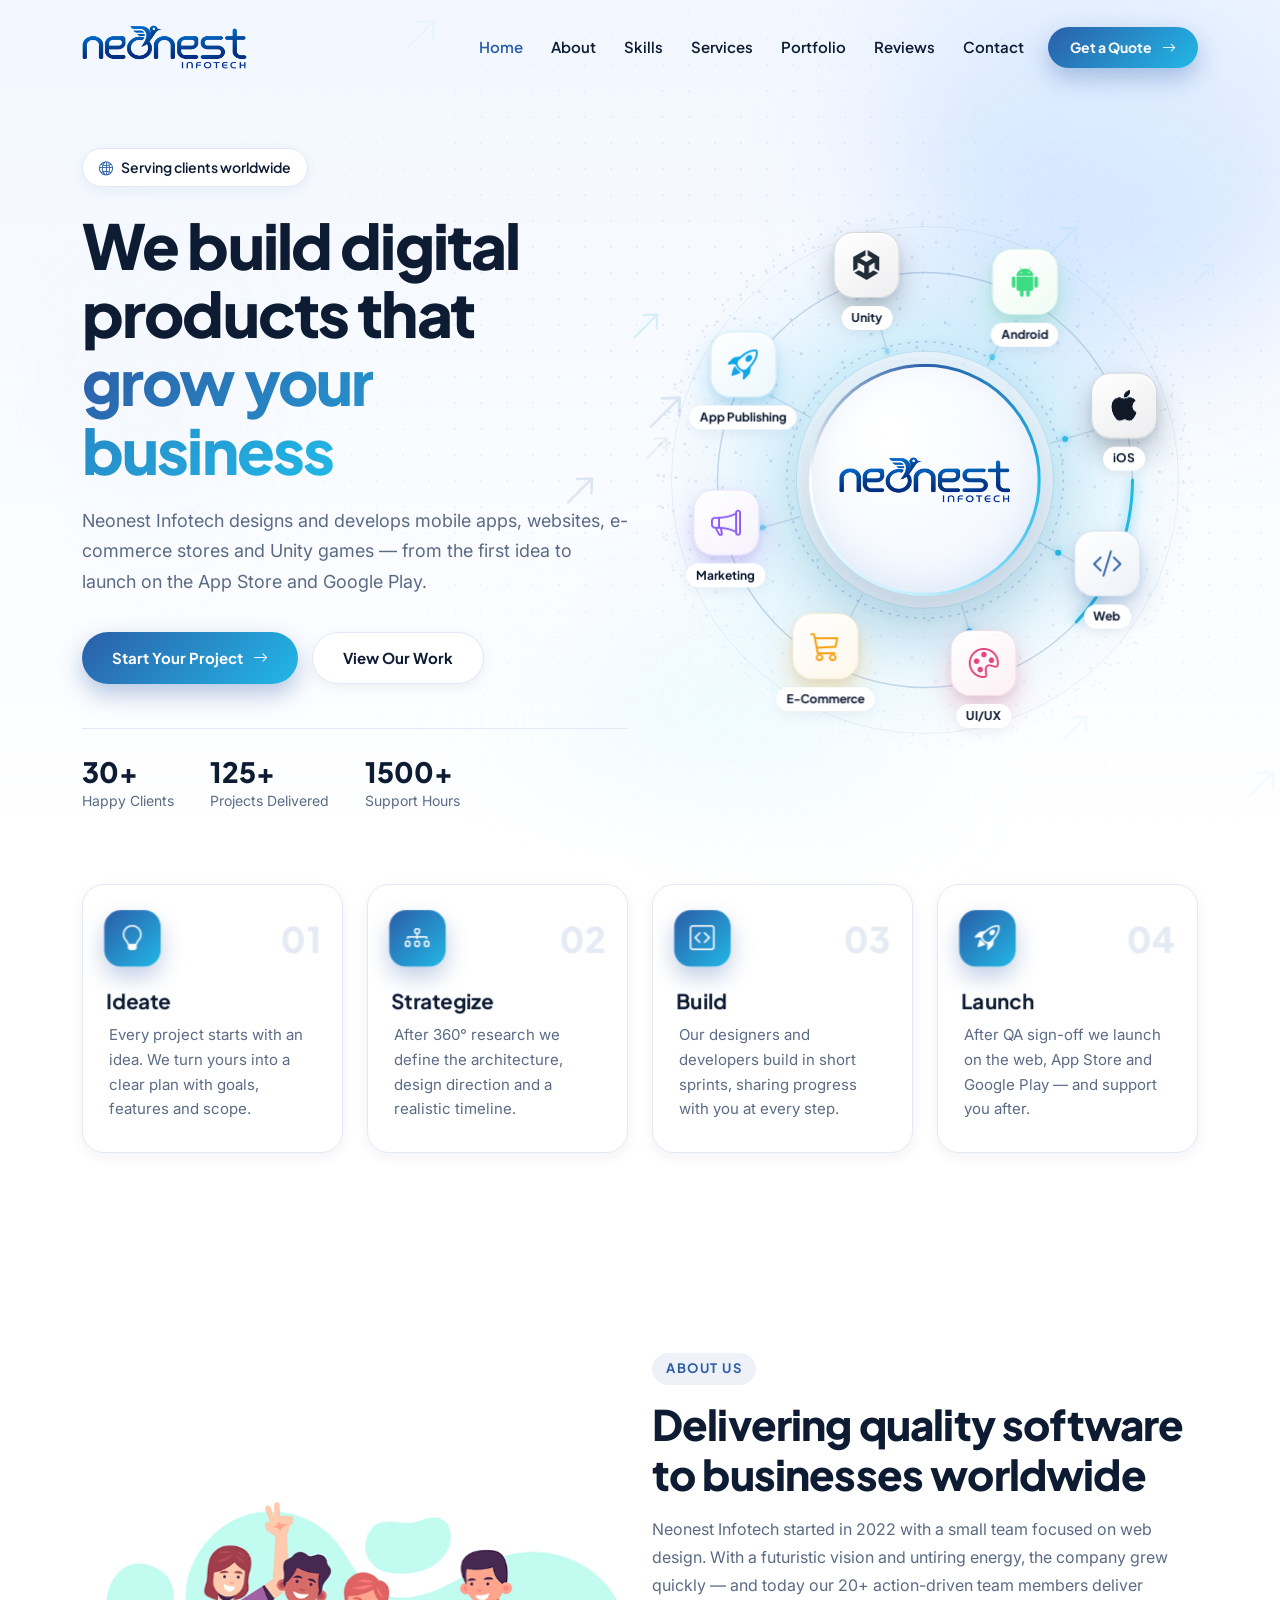
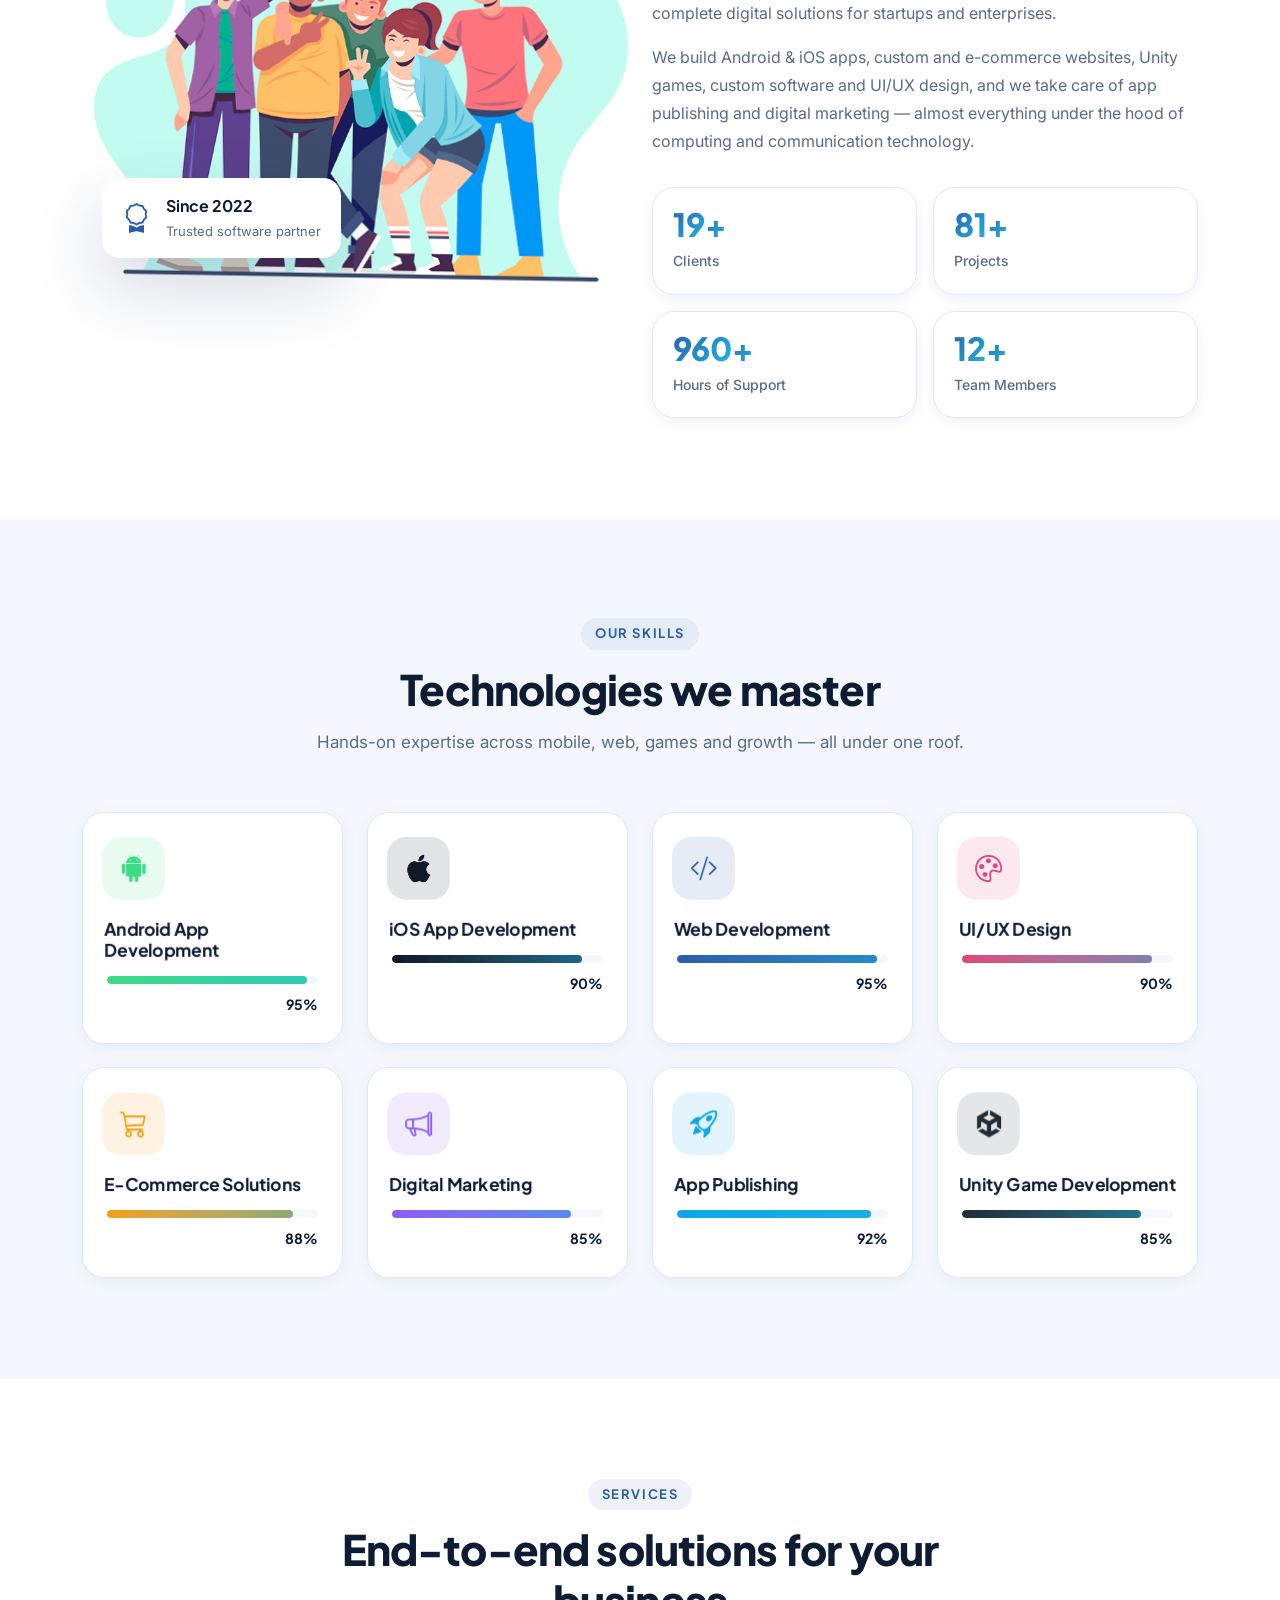
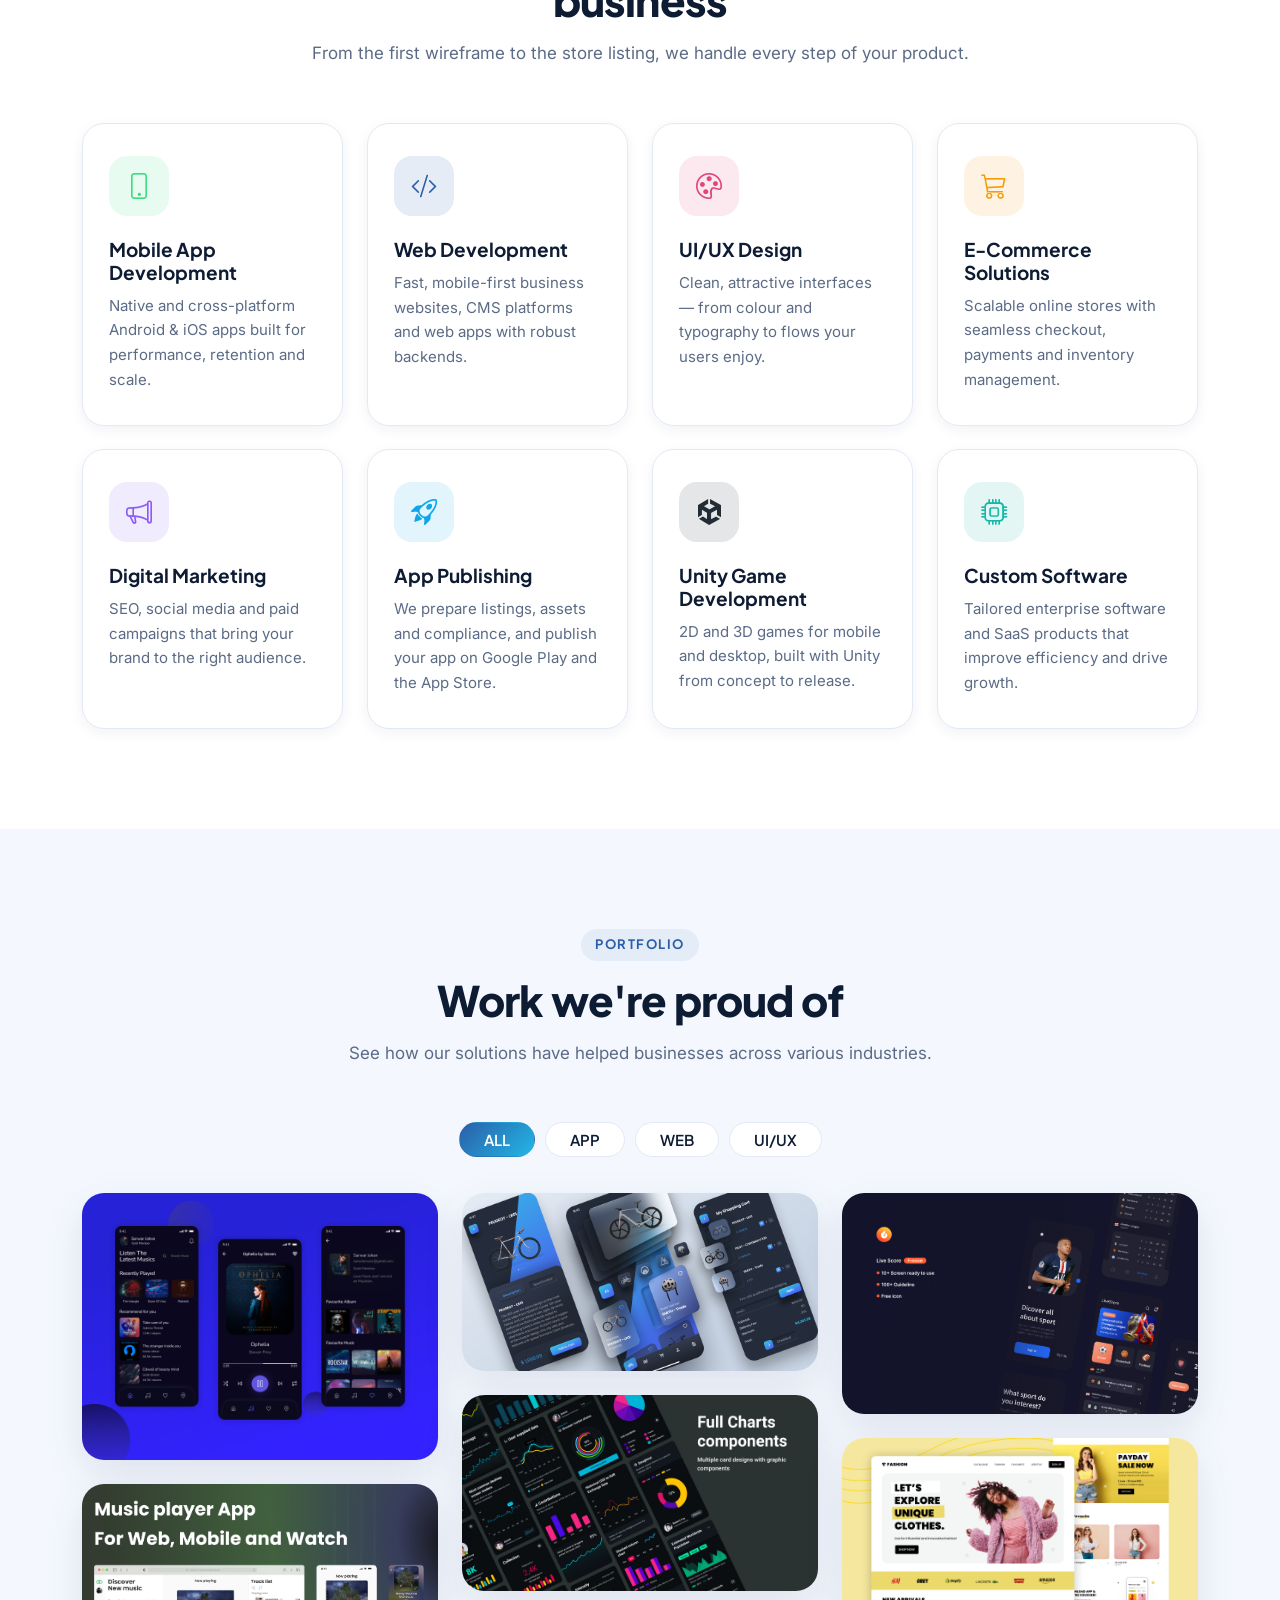
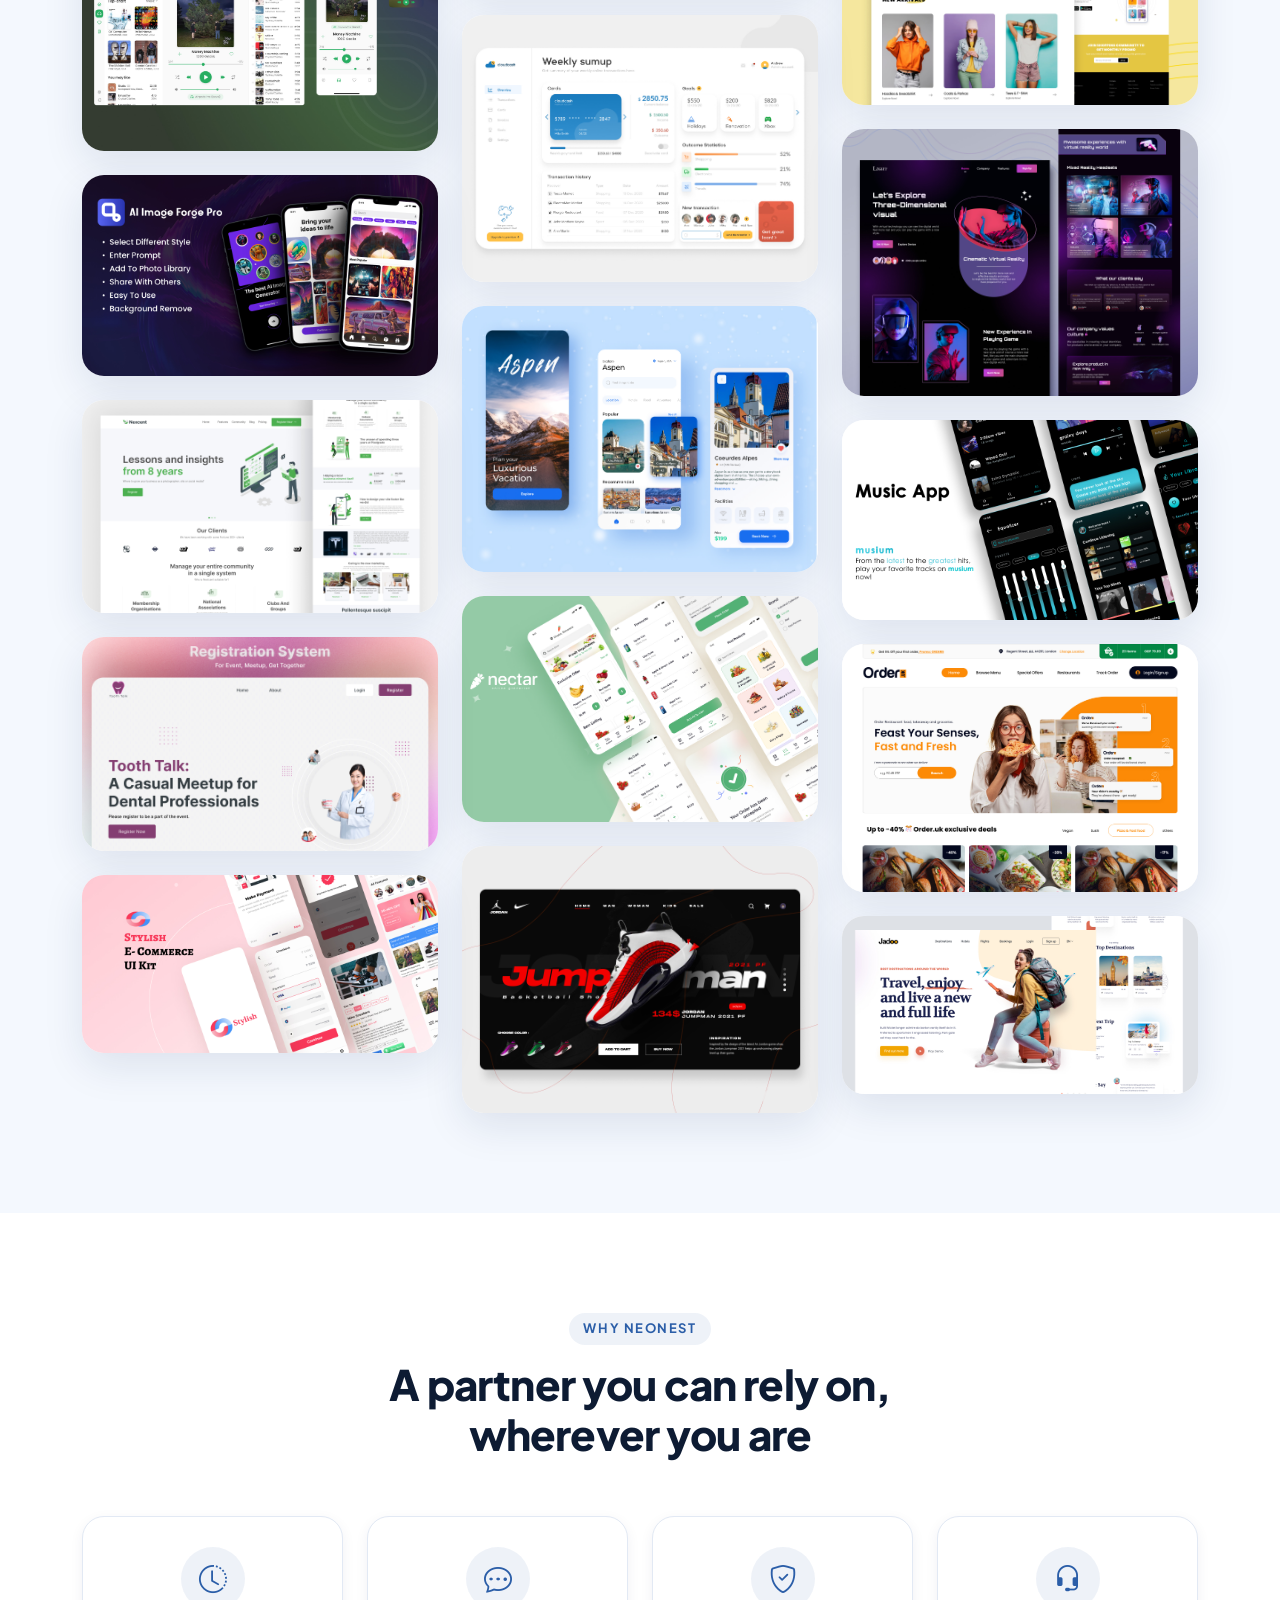
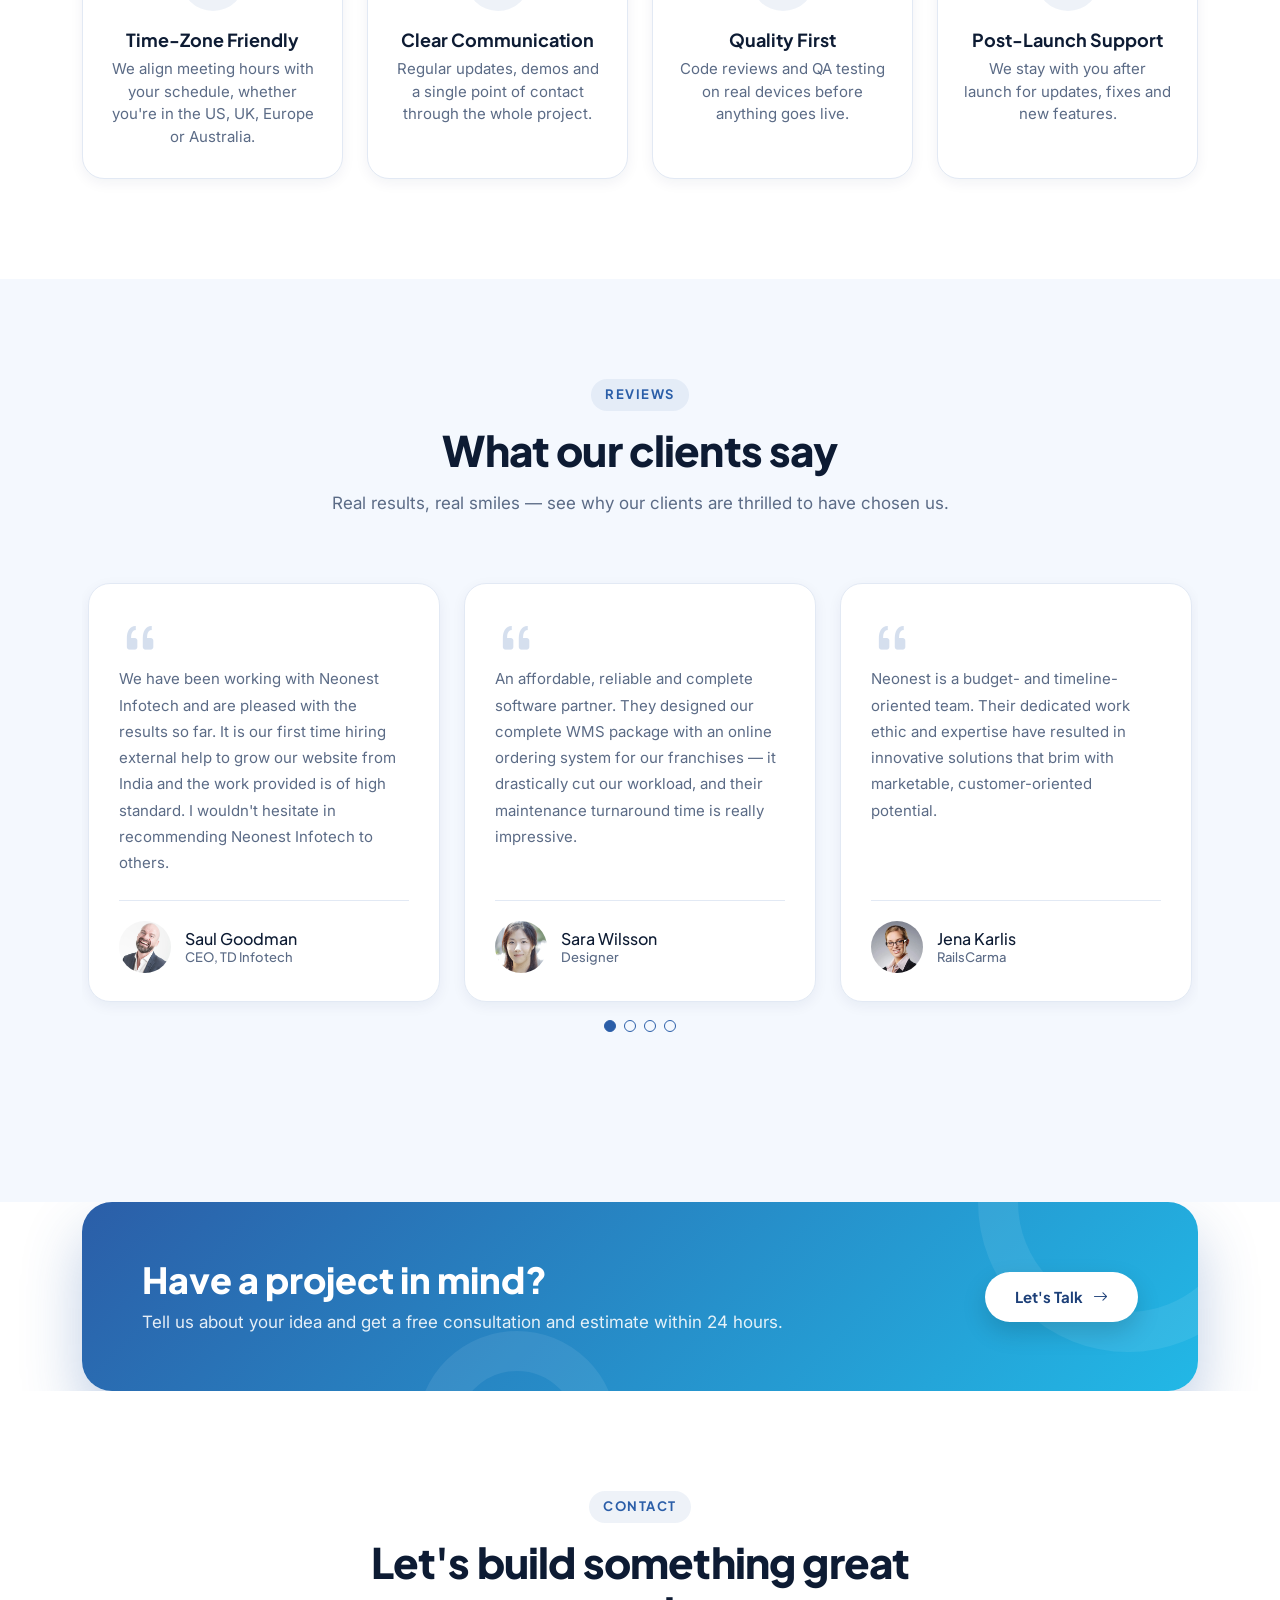
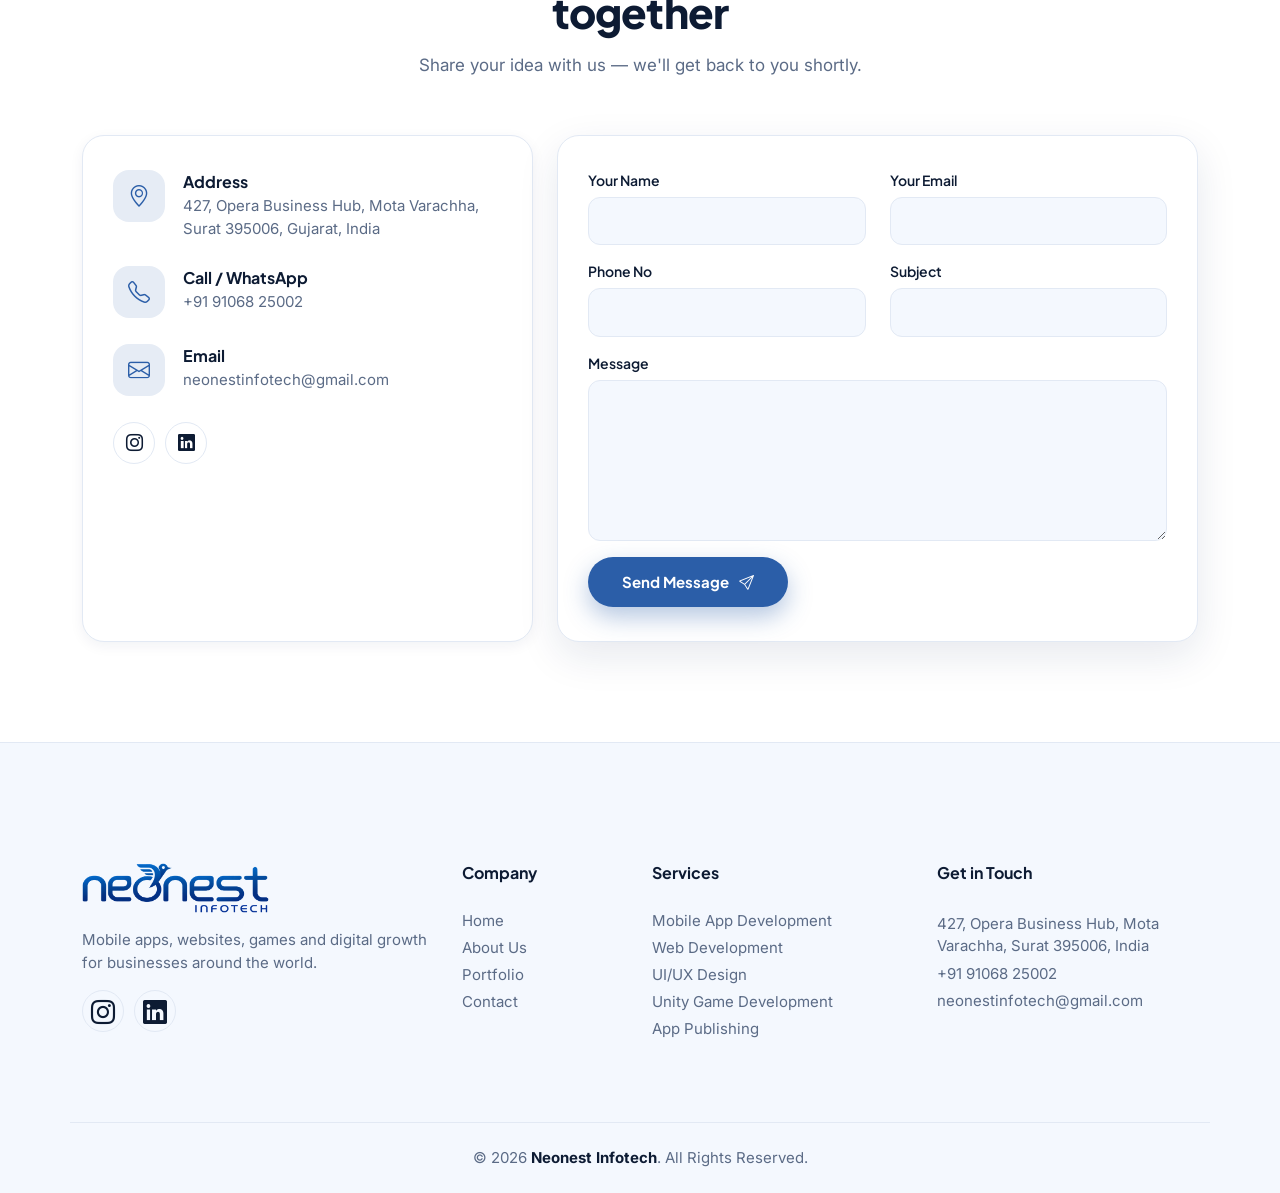
==== commit 9b6f6e14: "Updated project" ====
--- a/index.html
+++ b/index.html
@@ -105,7 +105,7 @@
                     </radialGradient>
                   </defs>
                   <circle class="hub-glow" fill="url(#hub-glow)" />
-                  <circle class="ring ring-outer" />
+                  <circle class="ring ring-outer" />   
                   <circle class="ring ring-base" />
                   <circle class="ring ring-streak" />
                   <circle class="ring ring-inner" />
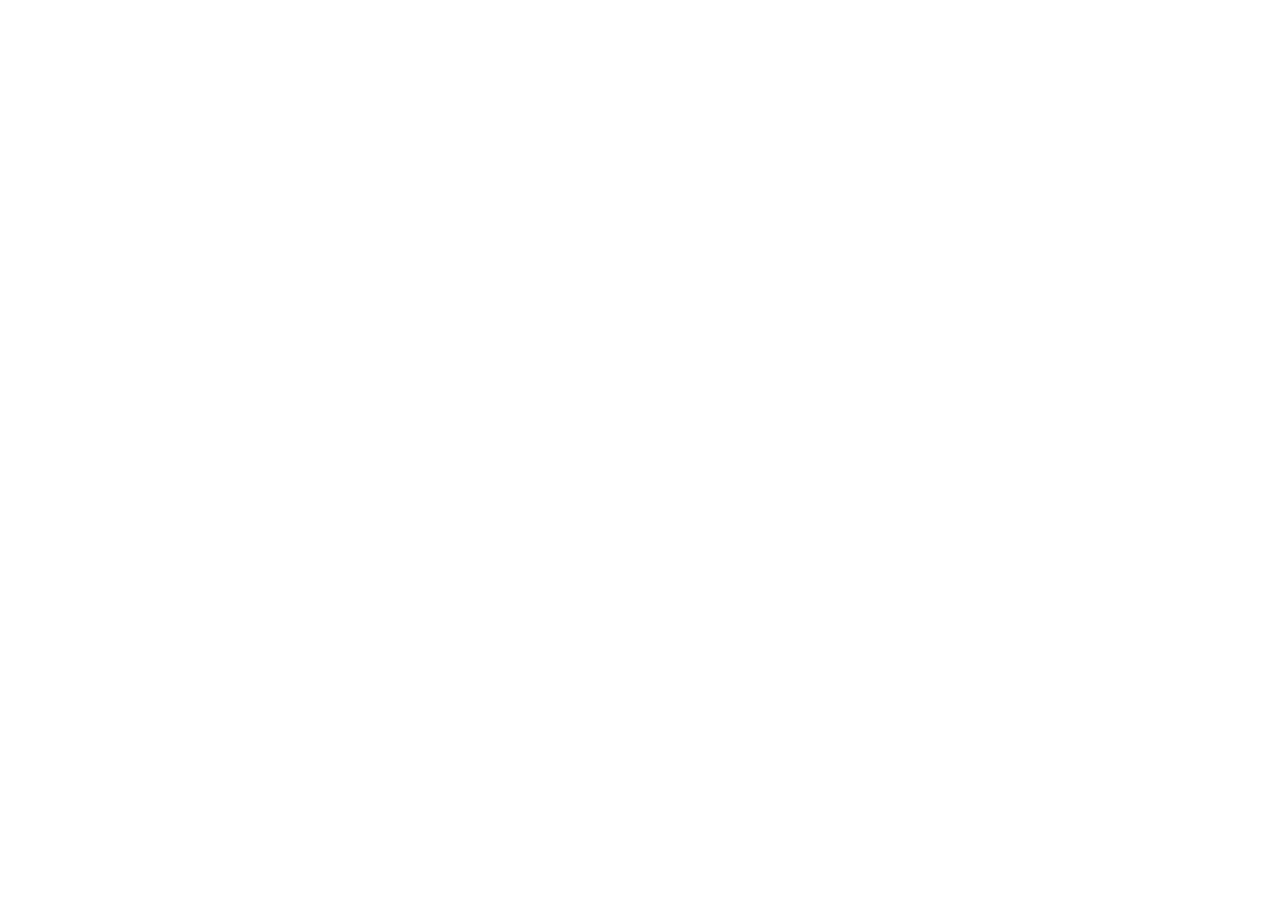
==== commit d2cd2437: "Latest website update" ====
--- a/index.html
+++ b/index.html
@@ -4,12 +4,19 @@
 <head>
   <meta charset="utf-8">
   <meta content="width=device-width, initial-scale=1.0" name="viewport">
+<<<<<<< HEAD
   <title>Neonest Infotech | Web, Mobile App &amp; Game Development Company</title>
   <meta name="google-site-verification" content="l4mpWVwLWg4cVHwNXIuhmtS4ProIyDiEzKYhIE4QNR8" />
   <meta name="description"
     content="Neonest Infotech builds Android & iOS apps, websites, e-commerce stores, Unity games and UI/UX for clients worldwide. Ideate, build and launch with us.">
   <meta name="keywords"
     content="app development company, web development, iOS, Android, Unity game development, UI/UX design, e-commerce, digital marketing, app publishing, India">
+=======
+  <title>Neonest Infotech</title>
+  <meta name="google-site-verification" content="l4mpWVwLWg4cVHwNXIuhmtS4ProIyDiEzKYhIE4QNR8" />
+  <meta name="description" content="">
+  <meta name="keywords" content="">
+>>>>>>> d46c4f2c136a9e7861fc8b68b432fc681da96c71
 
   <!-- Favicons -->
   <link href="assets/img/rbglogo.png" rel="icon">
@@ -19,7 +26,11 @@
   <link href="https://fonts.googleapis.com" rel="preconnect">
   <link href="https://fonts.gstatic.com" rel="preconnect" crossorigin>
   <link
+<<<<<<< HEAD
     href="https://fonts.googleapis.com/css2?family=Plus+Jakarta+Sans:wght@500;600;700;800&family=Inter:wght@400;500;600&display=swap"
+=======
+    href="https://fonts.googleapis.com/css2?family=Roboto:ital,wght@0,100;0,300;0,400;0,500;0,700;0,900;1,100;1,300;1,400;1,500;1,700;1,900&family=Raleway:ital,wght@0,100;0,200;0,300;0,400;0,500;0,600;0,700;0,800;0,900;1,100;1,200;1,300;1,400;1,500;1,600;1,700;1,800;1,900&family=Ubuntu:ital,wght@0,300;0,400;0,500;0,700;1,300;1,400;1,500;1,700&display=swap"
+>>>>>>> d46c4f2c136a9e7861fc8b68b432fc681da96c71
     rel="stylesheet">
 
   <!-- Vendor CSS Files -->
@@ -31,32 +42,64 @@
 
   <!-- Main CSS File -->
   <link href="assets/css/main.css" rel="stylesheet">
+<<<<<<< HEAD
   <link href="assets/css/theme.css" rel="stylesheet">
+=======
+
+  <!-- =======================================================
+  * Template Name: eNno
+  * Template URL: https://bootstrapmade.com/enno-free-simple-bootstrap-template/
+  * Updated: Aug 07 2024 with Bootstrap v5.3.3
+  * Author: BootstrapMade.com
+  * License: https://bootstrapmade.com/license/
+  ======================================================== -->
+>>>>>>> d46c4f2c136a9e7861fc8b68b432fc681da96c71
 </head>
 
 <body class="index-page">
 
+<<<<<<< HEAD
   <header id="header" class="header d-flex align-items-center fixed-top">
     <div class="container-fluid container-xl position-relative d-flex align-items-center">
 
       <a href="index.html" class="logo d-flex align-items-center me-auto">
         <img src="assets/img/neonest-logo-640.png" srcset="assets/img/neonest-logo-640.png 640w, assets/img/neonest-logo.png 2125w" sizes="240px" width="640" height="171" alt="Neonest Infotech">
+=======
+  <header id="header" class="header d-flex align-items-center sticky-top">
+    <div class="container-fluid container-xl position-relative d-flex align-items-center">
+
+      <a href="index.html" class="logo d-flex align-items-center me-auto">
+        <!-- Uncomment the line below if you also wish to use an image logo -->
+        <!-- <img src="assets/img/logo.png" alt=""> -->
+        <img src="assets/img/rbglogo.png" class="img-fluid animated" alt="">
+>>>>>>> d46c4f2c136a9e7861fc8b68b432fc681da96c71
       </a>
 
       <nav id="navmenu" class="navmenu">
         <ul>
           <li><a href="#hero" class="active">Home</a></li>
           <li><a href="#about">About</a></li>
+<<<<<<< HEAD
           <li><a href="#skills">Skills</a></li>
           <li><a href="#services">Services</a></li>
           <li><a href="#portfolio">Portfolio</a></li>
           <li><a href="#testimonials">Reviews</a></li>
+=======
+          <li><a href="#services">Services</a></li>
+          <li><a href="#portfolio">Portfolio</a></li>
+          <li><a href="#team">Team</a></li>
+
+>>>>>>> d46c4f2c136a9e7861fc8b68b432fc681da96c71
           <li><a href="#contact">Contact</a></li>
         </ul>
         <i class="mobile-nav-toggle d-xl-none bi bi-list"></i>
       </nav>
 
+<<<<<<< HEAD
       <a href="#contact" class="header-cta d-none d-sm-inline-flex">Get a Quote <i class="bi bi-arrow-right"></i></a>
+=======
+
+>>>>>>> d46c4f2c136a9e7861fc8b68b432fc681da96c71
 
     </div>
   </header>
@@ -66,6 +109,7 @@
     <!-- Hero Section -->
     <section id="hero" class="hero section">
 
+<<<<<<< HEAD
       <div class="hero-bg" aria-hidden="true">
         <canvas id="hero-canvas"></canvas>
         <span class="blob blob-1"></span>
@@ -129,11 +173,26 @@
             </div>
           </div>
 
+=======
+      <div class="container">
+        <div class="row gy-4">
+          <div class="col-lg-6 order-2 order-lg-1 d-flex flex-column justify-content-center" data-aos="fade-up">
+            <h1>We innovate technology</h1>
+            <p>We are team of creative designers and talented Developers making websites and mobile apps</p>
+            <div class="d-flex">
+              <a href="#about" class="btn-get-started">Get Started</a>
+            </div>
+          </div>
+          <div class="col-lg-6 order-1 order-lg-2 hero-img" data-aos="zoom-out" data-aos-delay="100">
+            <img src="assets/img/hero-img.png" class="img-fluid animated" alt="">
+          </div>
+>>>>>>> d46c4f2c136a9e7861fc8b68b432fc681da96c71
         </div>
       </div>
 
     </section><!-- /Hero Section -->
 
+<<<<<<< HEAD
     <!-- Process Section -->
     <section id="process" class="process section">
 
@@ -176,10 +235,61 @@
       </div>
 
     </section><!-- /Process Section -->
+=======
+    <!-- Featured Services Section -->
+    <section id="featured-services" class="featured-services section">
+
+      <div class="container">
+
+        <div class="row gy-4">
+
+          <div class="col-lg-3 d-flex" data-aos="fade-up" data-aos-delay="100">
+            <div class="service-item position-relative">
+              <!-- <div class="icon"><i class="bi bi-activity icon"></i></div> -->
+              <h4><a href="" class="stretched-link">Ideate</a></h4>
+              <p>Every project starts with an ideation. And our job is to convert your ideas into reality to achieve
+                your goal.</p>
+            </div>
+          </div><!-- End Service Item -->
+
+          <div class="col-lg-3 d-flex" data-aos="fade-up" data-aos-delay="200">
+            <div class="service-item position-relative">
+              <!-- <div class="icon"><i class="bi bi-bounding-box-circles icon"></i></div> -->
+              <h4><a href="" class="stretched-link">Strategize</a></h4>
+              <p>Once a 360 degree research is completed, We list down the strategies as pre-planning assures us build a
+                robust development procedure.</p>
+            </div>
+          </div><!-- End Service Item -->
+
+          <div class="col-lg-3 d-flex" data-aos="fade-up" data-aos-delay="300">
+            <div class="service-item position-relative">
+              <!-- <div class="icon"><i class="bi bi-calendar4-week icon"></i></div> -->
+              <h4><a href="" class="stretched-link">Build</a></h4>
+              <p>In this phase, our experts start building on your requirements and are committed to fulfill it to your
+                expectations.</p>
+            </div>
+          </div><!-- End Service Item -->
+          <div class="col-lg-3 d-flex" data-aos="fade-up" data-aos-delay="400">
+            <div class="service-item position-relative">
+              <!-- <div class="icon"><i class="bi bi-check2-all icon"></i></div> -->
+              <h4><a href="" class="stretched-link">Launch</a></h4>
+              <p>With a green signal from our quality assurance experts, your product is ready to launch in the market
+                delivering a peak
+                performance.</p>
+            </div>
+          </div><!-- End Service Item -->
+
+        </div>
+
+      </div>
+
+    </section><!-- /Featured Services Section -->
+>>>>>>> d46c4f2c136a9e7861fc8b68b432fc681da96c71
 
     <!-- About Section -->
     <section id="about" class="about section">
 
+<<<<<<< HEAD
       <div class="container">
         <div class="row gy-5 align-items-center">
 
@@ -236,10 +346,51 @@
           </div>
 
         </div>
+=======
+      <!-- Section Title -->
+      <div class="container section-title" data-aos="fade-up">
+        <span>About Us<br></span>
+        <h2>About</h2>
+        <p>Delivering The Best Software Solutions With Trusted Quality Product Worldwide.</p>
+      </div><!-- End Section Title -->
+
+      <div class="container">
+
+        <div class="row gy-4">
+          <div class="col-lg-6 position-relative align-self-start" data-aos="fade-up" data-aos-delay="100">
+            <img src="assets/img/about.png" class="img-fluid" alt="">
+
+          </div>
+          <div class="col-lg-6 content" data-aos="fade-up" data-aos-delay="200">
+            <h3>How We Started</h3>
+
+            <p>
+              Neonest Infotech is one of the most trusted Software development companies of India today. With a
+              futuristic vision to
+              grow in the tech industry, this company passionately in 2022 with a small team of employees providing web
+              designing as
+              primary service. With their untiring energy and allegiance towards the work, in a couple of years, the
+              company witnessed
+              a roaring success and growth.
+            </p>
+            <p>
+              We have now grown to a workforce of over 20+ action-driven team members and
+              offering a
+              wide range of services such as Mobile Application Development (Android & iOS), Website Development
+              (Custom, ECommerce,
+              etc.), Custom Software Development, Desktop Application Development, UI/UX Design, Graphics Design,
+              Digital Marketing
+              and almost everything under the hood of computing and communication technology.
+            </p>
+          </div>
+        </div>
+
+>>>>>>> d46c4f2c136a9e7861fc8b68b432fc681da96c71
       </div>
 
     </section><!-- /About Section -->
 
+<<<<<<< HEAD
     <!-- Skills Section -->
     <section id="skills" class="skills section alt-bg">
 
@@ -406,11 +557,186 @@
           </div>
 
         </div>
+=======
+    <!-- Stats Section -->
+    <section id="stats" class="stats section">
+
+      <div class="container" data-aos="fade-up" data-aos-delay="100">
+
+        <div class="row gy-4">
+
+          <div class="col-lg-3 col-md-6">
+            <div class="stats-item text-center w-100 h-100">
+              <span data-purecounter-start="0" data-purecounter-end="30" data-purecounter-duration="2"
+                class="purecounter"></span>
+              <p>Clients</p>
+            </div>
+          </div><!-- End Stats Item -->
+
+          <div class="col-lg-3 col-md-6">
+            <div class="stats-item text-center w-100 h-100">
+              <span data-purecounter-start="0" data-purecounter-end="125" data-purecounter-duration="2"
+                class="purecounter"></span>
+              <p>Projects</p>
+            </div>
+          </div><!-- End Stats Item -->
+
+          <div class="col-lg-3 col-md-6">
+            <div class="stats-item text-center w-100 h-100">
+              <span data-purecounter-start="0" data-purecounter-end="1500" data-purecounter-duration="2"
+                class="purecounter"></span>
+              <p>Hours Of Support</p>
+            </div>
+          </div><!-- End Stats Item -->
+
+          <div class="col-lg-3 col-md-6">
+            <div class="stats-item text-center w-100 h-100">
+              <span data-purecounter-start="0" data-purecounter-end="10" data-purecounter-duration="1"
+                class="purecounter"></span>
+              <p>Workers</p>
+            </div>
+          </div><!-- End Stats Item -->
+
+        </div>
+
       </div>
 
+    </section><!-- /Stats Section -->
+
+
+
+    <!-- Services Section -->
+    <section id="services" class="services section light-background">
+
+      <!-- Section Title -->
+      <div class="container section-title" data-aos="fade-up">
+        <span>Services</span>
+        <h2>Services</h2>
+        <p>We’d love to hear from you anytime</p>
+      </div><!-- End Section Title -->
+
+      <div class="container">
+
+        <div class="row gy-4">
+
+          <div class="col-lg-4 col-md-6" data-aos="fade-up" data-aos-delay="100">
+            <div class="service-item position-relative">
+              <div class="image">
+                <img src="assets/img/icon/mobile-development.png" class="img-fluid" alt="bi-instagram">
+              </div>
+
+              <h3>Mobile App Development</h3>
+              </a>
+              <p>Developing mobile apps over the years and collaborating on several different projects that fulfills
+                your needs, we’ve
+                gained profound expertise in this domain. We help you build mobile app development that brings in
+                flawless customer
+                retention and enterprise at a valuable amount. Our work of successfully launched apps are notable in the
+                projects
+                delivered to thousands of our clients globally.</p>
+            </div>
+          </div><!-- End Service Item -->
+
+          <div class="col-lg-4 col-md-6" data-aos="fade-up" data-aos-delay="200">
+            <div class="service-item position-relative">
+              <div class="image">
+                <img src="assets/img/icon/coding.png" class="img-fluid" alt="bi-instagram">
+              </div>
+
+              <h3>Web Development</h3>
+              </a>
+              <p>People nowadays are mobile first. So when you plan to create a website, we definitely build it mobile
+                friendly with a
+                robust mobile backend along with fulfilling your web development requirements. Our various clients hire
+                us for our
+                capable command over web programming languages like PHP, .NET, Java and also build CMS, E-Commerce and
+                Business
+                Websites. Our work is not about completing</p>
+            </div>
+          </div><!-- End Service Item -->
+
+          <div class="col-lg-4 col-md-6" data-aos="fade-up" data-aos-delay="300">
+            <div class="service-item position-relative">
+              <div class="image">
+                <img src="assets/img/icon/web-design.png" class="img-fluid" alt="bi-instagram">
+              </div>
+
+              <h3>UI/UX Design</h3>
+              </a>
+              <p>We give a neat, decent and attractive look to your apps, websites and customized software. An
+                attractive and soothing
+                design to an interesting and organized interface is like adding a cherry on the cake. Irrespective of
+                the size of your
+                business, your website and its look and feel represents your company’s work. While you do business, we
+                take care of
+                everything, from color, font size to font style to take your products onto the next level.</p>
+            </div>
+          </div><!-- End Service Item -->
+
+          <div class="col-lg-4 col-md-6" data-aos="fade-up" data-aos-delay="400">
+            <div class="service-item position-relative">
+              <div class="image">
+                <img src="assets/img/icon/digital-marketing.png" class="img-fluid" alt="bi-instagram">
+              </div>
+
+              <h3>Digital Marketing</h3>
+              </a>
+              <p>Elevate your online presence with our comprehensive Digital Marketing services. In today’s fast-paced
+                digital landscape,
+                a strong online strategy is essential for businesses to thrive. We specialize in creating tailored
+                solutions that drive
+                measurable results, ensuring your brand reaches the right audience at the right time.</p>
+
+            </div>
+          </div><!-- End Service Item -->
+
+          <div class="col-lg-4 col-md-6" data-aos="fade-up" data-aos-delay="500">
+            <div class="service-item position-relative">
+              <div class="image">
+                <img src="assets/img/icon/online-shopping.png" class="img-fluid" alt="bi-instagram">
+              </div>
+
+              <h3>E-Commerce Services</h3>
+              </a>
+              <p>Empowering businesses with innovative and scalable e-commerce solutions to thrive in the digital
+                marketplace.
+
+                At Neonest Infotech, we specialize in creating dynamic and customer-centric e-commerce platforms that
+                deliver seamless
+                shopping experiences. From startups to enterprise-level businesses, we provide tailored solutions to
+                help you grow,
+                engage, and succeed online.</p>
+
+            </div>
+          </div><!-- End Service Item -->
+
+          <div class="col-lg-4 col-md-6" data-aos="fade-up" data-aos-delay="600">
+            <div class="service-item position-relative">
+              <div class="image">
+                <img src="assets/img/icon/software-testing.png" class="img-fluid" alt="bi-instagram">
+              </div>
+
+              <h3>Software Product Development</h3>
+              </a>
+              <p>At Neonest Infotech, we create innovative, scalable software solutions tailored to your business needs.
+                Our expert team
+                delivers high-quality custom software, enhancing efficiency and driving growth. From enterprise software
+                to SaaS
+                products, we manage the entire development process. Contact us to turn your software ideas into reality!
+              </p>
+
+            </div>
+          </div><!-- End Service Item -->
+
+        </div>
+
+>>>>>>> d46c4f2c136a9e7861fc8b68b432fc681da96c71
+      </div>
+
     </section><!-- /Services Section -->
 
     <!-- Portfolio Section -->
+<<<<<<< HEAD
     <section id="portfolio" class="portfolio section alt-bg">
 
       <div class="container">
@@ -419,6 +745,19 @@
           <h2 class="section-heading">Work we're proud of</h2>
           <p>See how our solutions have helped businesses across various industries.</p>
         </div>
+=======
+    <section id="portfolio" class="portfolio section">
+
+      <!-- Section Title -->
+      <div class="container section-title" data-aos="fade-up">
+        <span>Portfolio</span>
+        <h2>Portfolio</h2>
+        <p>Discover how our innovative solutions have transformed businesses and driven success across various
+          industries.</p>
+      </div><!-- End Section Title -->
+
+      <div class="container">
+>>>>>>> d46c4f2c136a9e7861fc8b68b432fc681da96c71
 
         <div class="isotope-layout" data-default-filter="*" data-layout="masonry" data-sort="original-order">
 
@@ -427,6 +766,7 @@
             <li data-filter=".filter-app">App</li>
             <li data-filter=".filter-web">Web</li>
             <li data-filter=".filter-ui">UI/UX</li>
+<<<<<<< HEAD
           </ul>
 
           <div class="row gy-4 isotope-container" data-aos="fade-up" data-aos-delay="200">
@@ -577,10 +917,202 @@
 
           </div>
         </div>
+=======
+          </ul><!-- End Portfolio Filters -->
+          <div class="row gy-4 isotope-container" data-aos="fade-up" data-aos-delay="200">
+
+            <div class="col-lg-4 col-md-6 portfolio-item isotope-item filter-app">
+              <img src="assets/img/portfolio/app-1.jpg" class="img-fluid" alt="">
+              <div class="portfolio-info">
+                <h4>Sofi Music App</h4>
+                <!-- <p>Lorem ipsum, dolor sit amet consectetur</p> -->
+                <a href="assets/img/portfolio/app-1.jpg" data-gallery="portfolio-gallery-app"
+                  class="glightbox preview-link"><i class="bi bi-zoom-in"></i></a>
+
+              </div>
+            </div><!-- End Portfolio Item -->
+
+            <div class="col-lg-4 col-md-6 portfolio-item isotope-item filter-ui">
+              <img src="assets/img/portfolio/ui-1.jpg" class="img-fluid" alt="">
+              <div class="portfolio-info">
+                <h4>Bicycle Shopping UI</h4>
+                <!-- <p>Lorem ipsum, dolor sit amet consectetur</p> -->
+                <a href="assets/img/portfolio/ui-1.jpg" data-gallery="portfolio-gallery-book"
+                  class="glightbox preview-link"><i class="bi bi-zoom-in"></i></a>
+
+              </div>
+            </div><!-- End Portfolio Item -->
+            <div class="col-lg-4 col-md-6 portfolio-item isotope-item filter-app">
+              <img src="assets/img/portfolio/app-2.jpg" class="img-fluid" alt="">
+              <div class="portfolio-info">
+                <h4>Live Score App</h4>
+                <!-- <p>Lorem ipsum, dolor sit amet consectetur</p> -->
+                <a href="assets/img/portfolio/app-2.jpg" data-gallery="portfolio-gallery-app"
+                  class="glightbox preview-link"><i class="bi bi-zoom-in"></i></a>
+
+              </div>
+            </div><!-- End Portfolio Item -->
+            <div class="col-lg-4 col-md-6 portfolio-item isotope-item filter-ui">
+              <img src="assets/img/portfolio/ui-2.jpg" class="img-fluid" alt="">
+              <div class="portfolio-info">
+                <h4>All Chart Design</h4>
+                <!-- <p>Lorem ipsum, dolor sit amet consectetur</p> -->
+                <a href="assets/img/portfolio/ui-2.jpg" data-gallery="portfolio-gallery-book"
+                  class="glightbox preview-link"><i class="bi bi-zoom-in"></i></a>
+
+              </div>
+            </div><!-- End Portfolio Item -->
+            <div class="col-lg-4 col-md-6 portfolio-item isotope-item filter-web">
+              <img src="assets/img/portfolio/web-2.jpg" class="img-fluid" alt="">
+              <div class="portfolio-info">
+                <h4>Fashion ECommerce</h4>
+                <!-- <p>Lorem ipsum, dolor sit amet consectetur</p> -->
+                <a href="assets/img/portfolio/web-2.jpg" data-gallery="portfolio-gallery-book"
+                  class="glightbox preview-link"><i class="bi bi-zoom-in"></i></a>
+
+              </div>
+            </div><!-- End Portfolio Item -->
+            <div class="col-lg-4 col-md-6 portfolio-item isotope-item filter-app">
+              <img src="assets/img/portfolio/app-3.jpg" class="img-fluid" alt="">
+              <div class="portfolio-info">
+                <h4>Neno Music For App & Web</h4>
+                <!-- <p>Lorem ipsum, dolor sit amet consectetur</p> -->
+                <a href="assets/img/portfolio/app-3.jpg" data-gallery="portfolio-gallery-app"
+                  class="glightbox preview-link"><i class="bi bi-zoom-in"></i></a>
+
+              </div>
+            </div><!-- End Portfolio Item -->
+            <div class="col-lg-4 col-md-6 portfolio-item isotope-item filter-ui">
+              <img src="assets/img/portfolio/ui-3.jpg" class="img-fluid" alt="">
+              <div class="portfolio-info">
+                <h4>Financial Dashboard</h4>
+                <!-- <p>Lorem ipsum, dolor sit amet consectetur</p> -->
+                <a href="assets/img/portfolio/ui-3.jpg" data-gallery="portfolio-gallery-book"
+                  class="glightbox preview-link"><i class="bi bi-zoom-in"></i></a>
+
+              </div>
+            </div><!-- End Portfolio Item -->
+            <div class="col-lg-4 col-md-6 portfolio-item isotope-item filter-web">
+              <img src="assets/img/portfolio/web-3.jpg" class="img-fluid" alt="">
+              <div class="portfolio-info">
+                <h4>Virchuality Landing Page</h4>
+                <!-- <p>Lorem ipsum, dolor sit amet consectetur</p> -->
+                <a href="assets/img/portfolio/web-3.jpg" data-gallery="portfolio-gallery-book"
+                  class="glightbox preview-link"><i class="bi bi-zoom-in"></i></a>
+
+              </div>
+            </div><!-- End Portfolio Item -->
+            <div class="col-lg-4 col-md-6 portfolio-item isotope-item filter-app">
+              <img src="assets/img/portfolio/app-4.jpg" class="img-fluid" alt="">
+              <div class="portfolio-info">
+                <h4>AI Image Forge Pro</h4>
+                <!-- <p>Lorem ipsum, dolor sit amet consectetur</p> -->
+                <a href="assets/img/portfolio/app-4.jpg" data-gallery="portfolio-gallery-app"
+                  class="glightbox preview-link"><i class="bi bi-zoom-in"></i></a>
+
+              </div>
+            </div><!-- End Portfolio Item -->
+            <div class="col-lg-4 col-md-6 portfolio-item isotope-item filter-ui">
+              <img src="assets/img/portfolio/ui-4.jpg" class="img-fluid" alt="">
+              <div class="portfolio-info">
+                <h4>Aspen Travel App UI</h4>
+                <!-- <p>Lorem ipsum, dolor sit amet consectetur</p> -->
+                <a href="assets/img/portfolio/ui-4.jpg" data-gallery="portfolio-gallery-book"
+                  class="glightbox preview-link"><i class="bi bi-zoom-in"></i></a>
+
+              </div>
+            </div><!-- End Portfolio Item -->
+            <div class="col-lg-4 col-md-6 portfolio-item isotope-item filter-web">
+              <img src="assets/img/portfolio/web-4.jpg" class="img-fluid" alt="">
+              <div class="portfolio-info">
+                <h4>Nextcent Landing Page</h4>
+                <!-- <p>Lorem ipsum, dolor sit amet consectetur</p> -->
+                <a href="assets/img/portfolio/web-4.jpg" data-gallery="portfolio-gallery-book"
+                  class="glightbox preview-link"><i class="bi bi-zoom-in"></i></a>
+
+              </div>
+            </div><!-- End Portfolio Item -->
+            <div class="col-lg-4 col-md-6 portfolio-item isotope-item filter-app">
+              <img src="assets/img/portfolio/app-5.jpg" class="img-fluid" alt="">
+              <div class="portfolio-info">
+                <h4>Musium</h4>
+                <!-- <p>Lorem ipsum, dolor sit amet consectetur</p> -->
+                <a href="assets/img/portfolio/app-5.jpg" data-gallery="portfolio-gallery-app"
+                  class="glightbox preview-link"><i class="bi bi-zoom-in"></i></a>
+
+              </div>
+            </div><!-- End Portfolio Item -->
+            <div class="col-lg-4 col-md-6 portfolio-item isotope-item filter-ui">
+              <img src="assets/img/portfolio/ui-5.jpg" class="img-fluid" alt="">
+              <div class="portfolio-info">
+                <h4>Nector Groccery App UI</h4>
+                <!-- <p>Lorem ipsum, dolor sit amet consectetur</p> -->
+                <a href="assets/img/portfolio/ui-5.jpg" data-gallery="portfolio-gallery-book"
+                  class="glightbox preview-link"><i class="bi bi-zoom-in"></i></a>
+
+              </div>
+            </div><!-- End Portfolio Item -->
+            <div class="col-lg-4 col-md-6 portfolio-item isotope-item filter-web">
+              <img src="assets/img/portfolio/web-5.jpg" class="img-fluid" alt="">
+              <div class="portfolio-info">
+                <h4>Dental Landing Page</h4>
+                <!-- <p>Lorem ipsum, dolor sit amet consectetur</p> -->
+                <a href="assets/img/portfolio/web-5.jpg" data-gallery="portfolio-gallery-book"
+                  class="glightbox preview-link"><i class="bi bi-zoom-in"></i></a>
+
+              </div>
+            </div><!-- End Portfolio Item -->
+            <div class="col-lg-4 col-md-6 portfolio-item isotope-item filter-web">
+              <img src="assets/img/portfolio/web-6.jpg" class="img-fluid" alt="">
+              <div class="portfolio-info">
+                <h4>Order.UK Food Web</h4>
+                <!-- <p>Lorem ipsum, dolor sit amet consectetur</p> -->
+                <a href="assets/img/portfolio/web-6.jpg" data-gallery="portfolio-gallery-book"
+                  class="glightbox preview-link"><i class="bi bi-zoom-in"></i></a>
+
+              </div>
+            </div><!-- End Portfolio Item -->
+            <div class="col-lg-4 col-md-6 portfolio-item isotope-item filter-web">
+              <img src="assets/img/portfolio/web-7.jpg" class="img-fluid" alt="">
+              <div class="portfolio-info">
+                <h4>Sports Product Page</h4>
+                <!-- <p>Lorem ipsum, dolor sit amet consectetur</p> -->
+                <a href="assets/img/portfolio/web-7.jpg" data-gallery="portfolio-gallery-book"
+                  class="glightbox preview-link"><i class="bi bi-zoom-in"></i></a>
+
+              </div>
+            </div><!-- End Portfolio Item -->
+            <div class="col-lg-4 col-md-6 portfolio-item isotope-item filter-ui">
+              <img src="assets/img/portfolio/ui-6.jpg" class="img-fluid" alt="">
+              <div class="portfolio-info">
+                <h4>E-commerce UI Kit</h4>
+                <!-- <p>Lorem ipsum, dolor sit amet consectetur</p> -->
+                <a href="assets/img/portfolio/ui-6.jpg" data-gallery="portfolio-gallery-book"
+                  class="glightbox preview-link"><i class="bi bi-zoom-in"></i></a>
+
+              </div>
+            </div><!-- End Portfolio Item -->
+            <div class="col-lg-4 col-md-6 portfolio-item isotope-item filter-web">
+              <img src="assets/img/portfolio/web-8.jpg" class="img-fluid" alt="">
+              <div class="portfolio-info">
+                <h4>Jadoo Travel Web</h4>
+                <!-- <p>Lorem ipsum, dolor sit amet consectetur</p> -->
+                <a href="assets/img/portfolio/web-8.jpg" data-gallery="portfolio-gallery-book"
+                  class="glightbox preview-link"><i class="bi bi-zoom-in"></i></a>
+
+              </div>
+            </div><!-- End Portfolio Item -->
+
+          </div><!-- End Portfolio Container -->
+
+        </div>
+
+>>>>>>> d46c4f2c136a9e7861fc8b68b432fc681da96c71
       </div>
 
     </section><!-- /Portfolio Section -->
 
+<<<<<<< HEAD
     <!-- Why Us Section -->
     <section id="why-us" class="why-us section">
 
@@ -619,6 +1151,23 @@
         </div>
 
         <div class="swiper init-swiper" data-aos="fade-up" data-aos-delay="100">
+=======
+    <!-- Testimonials Section -->
+    <section id="testimonials" class="testimonials section light-background">
+
+      <!-- Section Title -->
+      <div class="container section-title" data-aos="fade-up">
+        <span>Testimonials</span>
+        <h2>Testimonials</h2>
+        <p>"Real results, real smiles - that's our promise!" See why our clients are not just happy but thrilled to have
+          chosen us for their needs.</p>
+      </div><!-- End Section Title -->
+
+      <div class="container" data-aos="fade-up" data-aos-delay="100">
+
+        <div class="swiper init-swiper" data-speed="600" data-delay="5000"
+          data-breakpoints="{ &quot;320&quot;: { &quot;slidesPerView&quot;: 1, &quot;spaceBetween&quot;: 40 }, &quot;1200&quot;: { &quot;slidesPerView&quot;: 3, &quot;spaceBetween&quot;: 40 } }">
+>>>>>>> d46c4f2c136a9e7861fc8b68b432fc681da96c71
           <script type="application/json" class="swiper-config">
             {
               "loop": true,
@@ -635,6 +1184,7 @@
               "breakpoints": {
                 "320": {
                   "slidesPerView": 1,
+<<<<<<< HEAD
                   "spaceBetween": 24
                 },
                 "992": {
@@ -644,6 +1194,13 @@
                 "1200": {
                   "slidesPerView": 3,
                   "spaceBetween": 24
+=======
+                  "spaceBetween": 40
+                },
+                "1200": {
+                  "slidesPerView": 3,
+                  "spaceBetween": 20
+>>>>>>> d46c4f2c136a9e7861fc8b68b432fc681da96c71
                 }
               }
             }
@@ -651,6 +1208,7 @@
           <div class="swiper-wrapper">
 
             <div class="swiper-slide">
+<<<<<<< HEAD
               <div class="review-card">
                 <i class="bi bi-quote quote"></i>
                 <p>We have been working with Neonest Infotech and are pleased with the results so far. It is our first
@@ -699,14 +1257,87 @@
                 </div>
               </div>
             </div>
+=======
+              <div class="testimonial-item" "="">
+            <p>
+              <i class=" bi bi-quote quote-icon-left"></i>
+                <span>We have been working with Neonest Infotech now and are pleased with the results
+                  so far. It is our first
+                  time hiring external help to grow our website from India and I’m happy to testify that the work
+                  provided is of high
+                  standard. I wouldn’t hesitate in recommending Narola Infotech to others.</span>
+                <i class="bi bi-quote quote-icon-right"></i>
+                </p>
+                <img src="assets/img/testimonials/testimonials-1.jpg" class="testimonial-img" alt="">
+                <h3>Saul Goodman</h3>
+                <h4>Ceo, TD Infotech</h4>
+              </div>
+            </div><!-- End testimonial item -->
+
+            <div class="swiper-slide">
+              <div class="testimonial-item">
+                <p>
+                  <i class="bi bi-quote quote-icon-left"></i>
+                  <span>It's my privilege to recommend Neonest Infotech for the business ventures who are looking
+                    for an affordable, reliable and complete software solution for their expanding business empire.
+                    Neonest
+                    Infotech has a wide array of software solutions and they make the solutions based on your
+                    requirements. They had designed for us the complete WMS package supported by the online ordering
+                    system for our franchises. Their solutions drastically cut down our work load and also their
+                    maintenance turnaround time is really impressive.</span>
+                  <i class="bi bi-quote quote-icon-right"></i>
+                </p>
+                <img src="assets/img/testimonials/testimonials-2.jpg" class="testimonial-img" alt="">
+                <h3>Sara Wilsson</h3>
+                <h4>Designer</h4>
+              </div>
+            </div><!-- End testimonial item -->
+
+            <div class="swiper-slide">
+              <div class="testimonial-item">
+                <p>
+                  <i class="bi bi-quote quote-icon-left"></i>
+                  <span>Neonest is a budget- and timeline-oriented team. Their dedicated work ethic and expertise have
+                    resulted in innovative
+                    solutions that brim with marketable and customer-oriented potentials.</span>
+                  <i class="bi bi-quote quote-icon-right"></i>
+                </p>
+                <img src="assets/img/testimonials/testimonials-3.jpg" class="testimonial-img" alt="">
+                <h3>Jena Karlis</h3>
+                <h4>RailsCarma</h4>
+              </div>
+            </div><!-- End testimonial item -->
+
+            <div class="swiper-slide">
+              <div class="testimonial-item">
+                <p>
+                  <i class="bi bi-quote quote-icon-left"></i>
+                  <span>Neonest Infotech team has been doing the job that needs to be done rather than just trying to
+                    make
+                    a profit. They have remained engaged and responsive throughout the partnership & wish this business
+                    relations continues to grow together.</span>
+                  <i class="bi bi-quote quote-icon-right"></i>
+                </p>
+                <img src="assets/img/testimonials/testimonials-4.jpg" class="testimonial-img" alt="">
+                <h3>Matt Brandon</h3>
+                <h4>Freelancer</h4>
+              </div>
+            </div><!-- End testimonial item -->
+
+>>>>>>> d46c4f2c136a9e7861fc8b68b432fc681da96c71
 
           </div>
           <div class="swiper-pagination"></div>
         </div>
+<<<<<<< HEAD
+=======
+
+>>>>>>> d46c4f2c136a9e7861fc8b68b432fc681da96c71
       </div>
 
     </section><!-- /Testimonials Section -->
 
+<<<<<<< HEAD
     <!-- CTA Section -->
     <section class="cta section">
       <div class="container" data-aos="zoom-in">
@@ -749,10 +1380,92 @@
               <div class="info-social">
                 <a href="https://www.instagram.com/neonestinfotech?vrfl=eTUzanl1YjZ5dGQ%3D&utm_source=qr" aria-label="Instagram"><i class="bi bi-instagram"></i></a>
                 <a href="https://www.linkedin.com/company/neonest-infotech/" aria-label="LinkedIn"><i class="bi bi-linkedin"></i></a>
-              </div>
-            </div>
-          </div>
-
+=======
+
+
+    <!-- Team Section -->
+    <section id="team" class="team section">
+
+      <!-- Section Title -->
+      <div class="container section-title" data-aos="fade-up">
+        <span>Neonest Infotech</span>
+        <h2>Our Team</h2>
+        <p>Our team is our greatest value and asset, and our main goal is the success of our customers and our
+          employees.</p>
+      </div><!-- End Section Title -->
+
+      <div class="container">
+
+        <div class="row gy-5">
+
+          <div class="col-lg-3 col-md-6" data-aos="fade-up" data-aos-delay="100">
+            <div class="member">
+              <div class="pic"><img src="assets/img/team/team-1.jpg" class="img-fluid" alt=""></div>
+              <div class="member-info">
+                <h4>Kemish Lukhi</h4>
+                <span>Chief Executive Officer</span>
+                <div class="social">
+                  <a href="https://www.linkedin.com/in/kemish-lukhi-635233276/"><i class="bi bi-linkedin"></i></a>
+                </div>
+              </div>
+            </div>
+          </div><!-- End Team Member -->
+
+          <div class="col-lg-3 col-md-6" data-aos="fade-up" data-aos-delay="200">
+            <div class="member">
+              <div class="pic"><img src="assets/img/team/team-2.jpg" class="img-fluid" alt=""></div>
+              <div class="member-info">
+                <h4>Naimish Varsani</h4>
+                <span>CTO & Product Manager</span>
+                <div class="social">
+                  <a href="https://www.linkedin.com/in/naimish-varsani-3715aa208/"><i class="bi bi-linkedin"></i></a>
+                </div>
+              </div>
+            </div>
+          </div><!-- End Team Member -->
+
+          <div class="col-lg-3 col-md-6" data-aos="fade-up" data-aos-delay="300">
+            <div class="member">
+              <div class="pic"><img src="assets/img/team/team-4.jpg" class="img-fluid" alt=""></div>
+              <div class="member-info">
+                <h4>Jensi Patel</h4>
+                <span>HR Manager</span>
+              </div>
+            </div>
+          </div>
+          <div class="col-lg-3 col-md-6" data-aos="fade-up" data-aos-delay="300">
+            <div class="member">
+              <div class="pic"><img src="assets/img/team/team-8.jpg" class="img-fluid" alt=""></div>
+              <div class="member-info">
+                <h4>Sakshi Lathiya</h4>
+                <span>Web Developer</span>
+              </div>
+            </div>
+          </div>
+        </div><!-- End Team Member -->
+        <p></p>
+        <div class="row gy-5">
+          <div class="col-lg-3 col-md-6" data-aos="fade-up" data-aos-delay="300">
+            <div class="member">
+              <div class="pic"><img src="assets/img/team/team-3.jpg" class="img-fluid" alt=""></div>
+              <div class="member-info">
+                <h4>Riddhi Sutariya</h4>
+                <span>SR.UI/UX Designer</span>
+              </div>
+            </div>
+          </div>
+          <div class="col-lg-3 col-md-6" data-aos="fade-up" data-aos-delay="300">
+            <div class="member">
+              <div class="pic"><img src="assets/img/team/team-5.jpg" class="img-fluid" alt=""></div>
+              <div class="member-info">
+                <h4>Raj Dungrani</h4>
+                <span>UI/UX Designer</span>
+>>>>>>> d46c4f2c136a9e7861fc8b68b432fc681da96c71
+              </div>
+            </div>
+          </div>
+
+<<<<<<< HEAD
           <div class="col-lg-7" data-aos="fade-up" data-aos-delay="200">
             <form action="forms/contact.php" method="post" class="php-email-form contact-form">
               <div class="row gy-3">
@@ -787,13 +1500,123 @@
                   <div class="error-message"></div>
                   <div class="sent-message">Your message has been sent. Thank you!</div>
                   <button type="submit">Send Message <i class="bi bi-send"></i></button>
+=======
+          <div class="col-lg-3 col-md-6" data-aos="fade-up" data-aos-delay="300">
+            <div class="member">
+              <div class="pic"><img src="assets/img/team/team-6.jpg" class="img-fluid" alt=""></div>
+              <div class="member-info">
+                <h4>Nishant Diyora</h4>
+                <span>Mobile App Developer</span>
+              </div>
+            </div>
+          </div>
+          <div class="col-lg-3 col-md-6" data-aos="fade-up" data-aos-delay="300">
+            <div class="member">
+              <div class="pic"><img src="assets/img/team/team-7.jpg" class="img-fluid" alt=""></div>
+              <div class="member-info">
+                <h4>Dhrumil Busa</h4>
+                <span>Full Stack Developer</span>
+              </div>
+            </div>
+          </div>
+        </div><!-- End Team Member -->
+
+      </div><!-- End Team Member -->
+      </div>
+      </div>
+    </section><!-- /Team Section -->
+
+    <!-- Contact Section -->
+    <section id="contact" class="contact section">
+
+      <!-- Section Title -->
+      <div class="container section-title" data-aos="fade-up">
+        <span>Contact</span>
+        <h2>Contact</h2>
+        <p>Let's contact us and talk about your idea</p>
+      </div><!-- End Section Title -->
+
+      <div class="container" data-aos="fade-up" data-aos-delay="100">
+
+        <div class="row gy-4">
+
+          <div class="col-lg-5">
+
+            <div class="info-wrap">
+              <div class="info-item d-flex" data-aos="fade-up" data-aos-delay="200">
+                <i class="bi bi-geo-alt flex-shrink-0"></i>
+                <div>
+                  <h3>Address</h3>
+                  <p>427, Opera Business Hub, Mota Varachha,
+                    395006, Surat</p>
+                </div>
+              </div><!-- End Info Item -->
+
+              <div class="info-item d-flex" data-aos="fade-up" data-aos-delay="300">
+                <i class="bi bi-telephone flex-shrink-0"></i>
+                <div>
+                  <h3>Call Us</h3>
+                  <p>+91 91068 25002</p>
+                </div>
+              </div><!-- End Info Item -->
+
+              <div class="info-item d-flex" data-aos="fade-up" data-aos-delay="400">
+                <i class="bi bi-envelope flex-shrink-0"></i>
+                <div>
+                  <h3>Email Us</h3>
+                  <p>neonestinfotech@gmail.com</p>
+                </div>
+              </div><!-- End Info Item -->
+
+            </div>
+          </div>
+
+          <div class="col-lg-7">
+            <form action="forms/contact.php" method="post" class="php-email-form" data-aos="fade-up"
+              data-aos-delay="200">
+              <div class="row gy-4">
+
+                <div class="col-md-6">
+                  <label for="name-field" class="pb-2">Your Name</label>
+                  <input type="text" name="name" id="name-field" class="form-control" required="">
+                </div>
+
+                <div class="col-md-6">
+                  <label for="email-field" class="pb-2">Your Email</label>
+                  <input type="email" class="form-control" name="email" id="email-field" required="">
+                </div>
+
+                <div class="col-md-12">
+                  <label for="subject-field" class="pb-2">Subject</label>
+                  <input type="text" class="form-control" name="subject" id="subject-field" required="">
+                </div>
+
+                <div class="col-md-12">
+                  <label for="message-field" class="pb-2">Message</label>
+                  <textarea class="form-control" name="message" rows="10" id="message-field" required=""></textarea>
+                </div>
+
+                <div class="col-md-12 text-center">
+                  <div class="loading">Loading</div>
+                  <div class="error-message"></div>
+                  <div class="sent-message">Your message has been sent. Thank you!</div>
+
+                  <button type="submit">Send Message</button>
+>>>>>>> d46c4f2c136a9e7861fc8b68b432fc681da96c71
                 </div>
 
               </div>
             </form>
-          </div>
-
-        </div>
+<<<<<<< HEAD
+          </div>
+
+        </div>
+=======
+          </div><!-- End Contact Form -->
+
+        </div>
+
+>>>>>>> d46c4f2c136a9e7861fc8b68b432fc681da96c71
       </div>
 
     </section><!-- /Contact Section -->
@@ -805,6 +1628,7 @@
     <div class="container footer-top">
       <div class="row gy-4">
         <div class="col-lg-4 col-md-6 footer-about">
+<<<<<<< HEAD
           <a href="index.html" class="footer-logo"><img src="assets/img/neonest-logo-640.png" srcset="assets/img/neonest-logo-640.png 640w, assets/img/neonest-logo.png 2125w" sizes="240px" width="640" height="171" alt="Neonest Infotech"></a>
           <p class="mt-3">Mobile apps, websites, games and digital growth for businesses around the world.</p>
           <div class="info-social mt-3">
@@ -845,6 +1669,55 @@
 
     <div class="container copyright">
       <p>© <span id="year">2026</span> <strong>Neonest Infotech</strong>. All Rights Reserved.</p>
+=======
+          <a href="index.html" class="d-flex align-items-center">
+            <span class="sitename">Neonest Infotech</span>
+          </a>
+          <div class="footer-contact pt-3">
+            <p>427, Opera Business Hub, Mota Varachha,</p>
+            <p>395006, Surat</p>
+            <p class="mt-3"><strong>Phone:</strong> <span>+91 91068 25002</span></p>
+            <p><strong>Email:</strong> <span>neonestinfotech@gmail.com</span></p>
+          </div>
+        </div>
+
+        <div class="col-lg-2 col-md-3 footer-links">
+          <h4>Useful Links</h4>
+          <ul>
+            <li><i class="bi bi-chevron-right"></i> <a href="#">Home</a></li>
+            <li><i class="bi bi-chevron-right"></i> <a href="#">About us</a></li>
+            <li><i class="bi bi-chevron-right"></i> <a href="#">Services</a></li>
+            <li><i class="bi bi-chevron-right"></i> <a href="#">Terms of service</a></li>
+          </ul>
+        </div>
+
+        <div class="col-lg-2 col-md-3 footer-links">
+          <h4>Our Services</h4>
+          <ul>
+            <li><i class="bi bi-chevron-right"></i> <a href="#">Mobile App Development</a></li>
+            <li><i class="bi bi-chevron-right"></i> <a href="#">Web Development</a></li>
+            <li><i class="bi bi-chevron-right"></i> <a href="#">UI/UX Design</a></li>
+            <li><i class="bi bi-chevron-right"></i> <a href="#">Digital Marketing</a></li>
+            <li><i class="bi bi-chevron-right"></i> <a href="#">E-Commerce Services</a></li>
+          </ul>
+        </div>
+
+        <div class="col-lg-4 col-md-12">
+          <h4>Follow Us</h4>
+          <div class="social-links d-flex">
+            <a href="https://www.instagram.com/neonest_infotech?igsh=NHJscWhxZTZyODdz"><i
+                class="bi bi-instagram"></i></a>
+            <a href="https://www.linkedin.com/company/neonest-infotech/"><i class="bi bi-linkedin"></i></a>
+          </div>
+        </div>
+
+      </div>
+    </div>
+
+    <div class="container copyright text-center mt-4">
+      <p>© <span>Copyright</span> <strong class="px-1 sitename">Neonest Infotech</strong> <span>All Rights
+          Reserved</span></p>
+>>>>>>> d46c4f2c136a9e7861fc8b68b432fc681da96c71
     </div>
 
   </footer>
@@ -854,7 +1727,11 @@
       class="bi bi-arrow-up-short"></i></a>
 
   <!-- Preloader -->
+<<<<<<< HEAD
   <div id="preloader"><img src="assets/img/neonest-logo-640.png" srcset="assets/img/neonest-logo-640.png 640w, assets/img/neonest-logo.png 2125w" sizes="240px" width="640" height="171" alt=""></div>
+=======
+  <div id="preloader"></div>
+>>>>>>> d46c4f2c136a9e7861fc8b68b432fc681da96c71
 
   <!-- Vendor JS Files -->
   <script src="assets/vendor/bootstrap/js/bootstrap.bundle.min.js"></script>
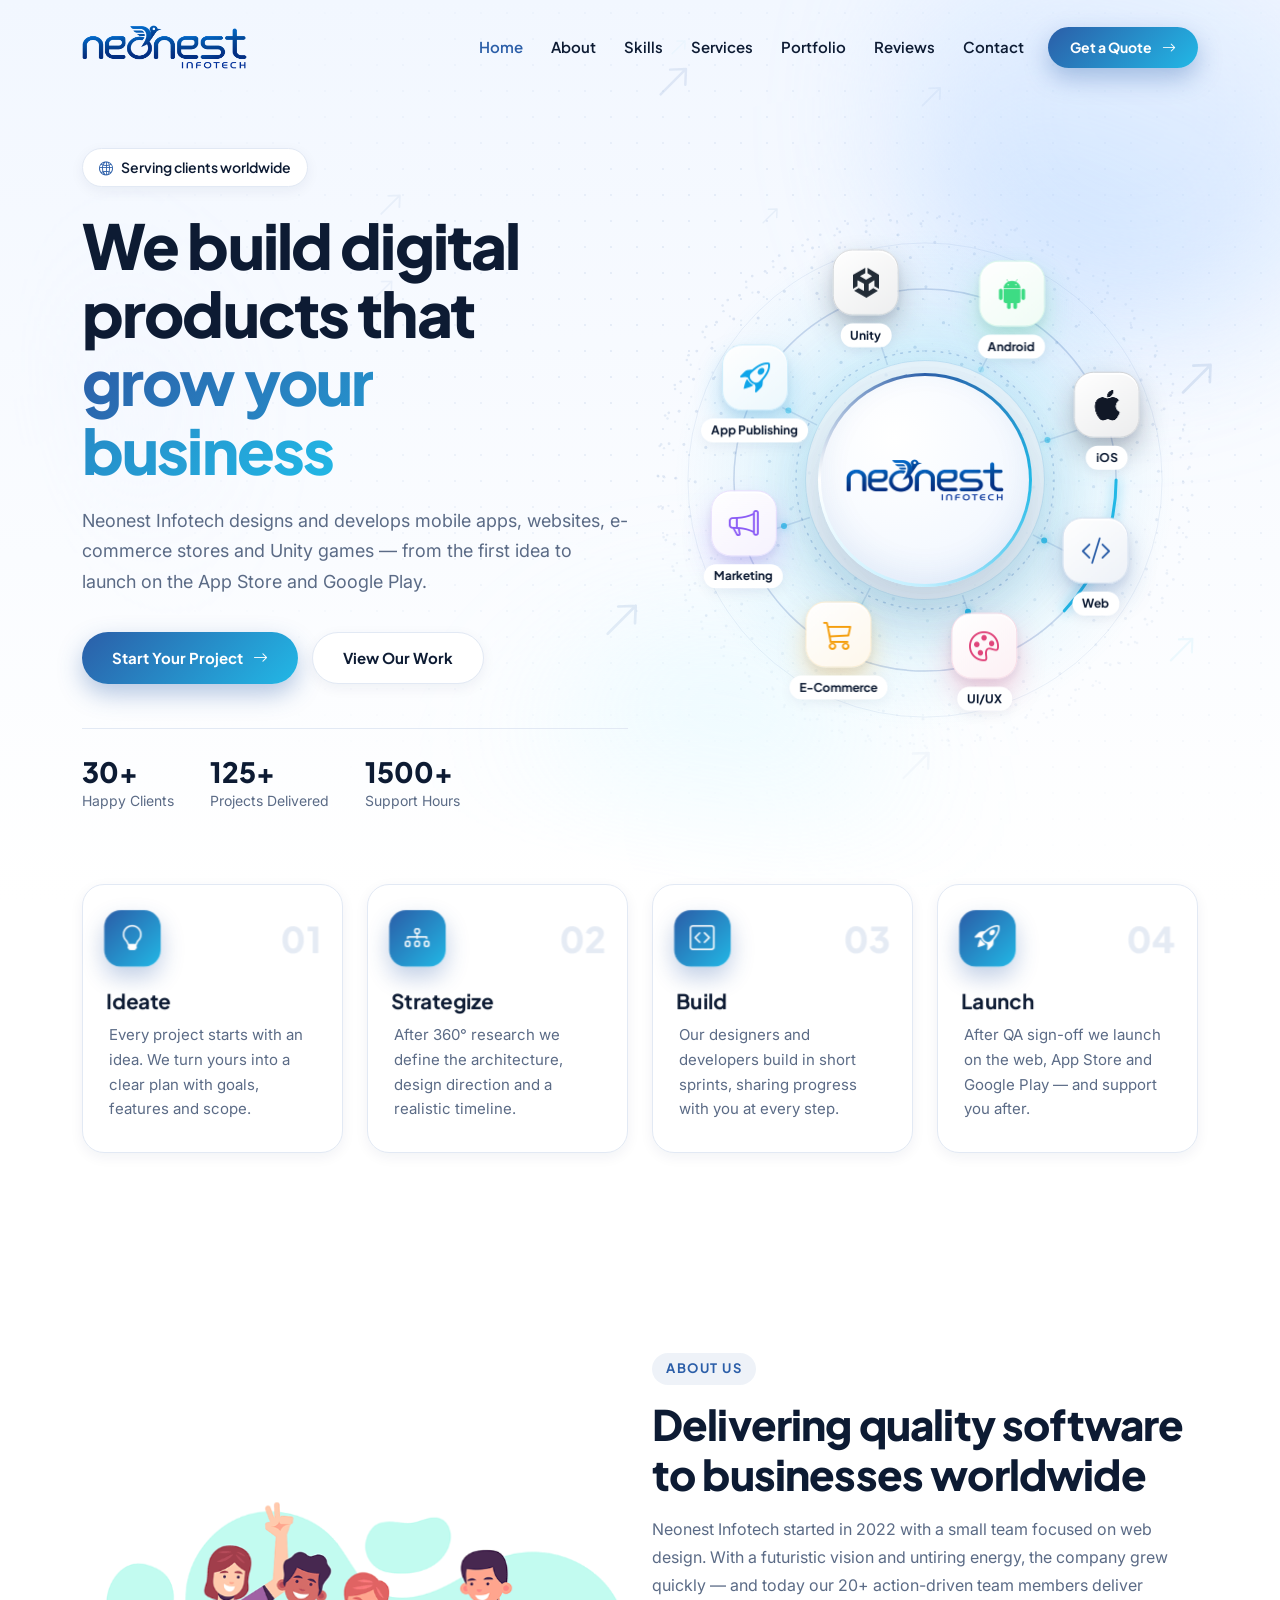
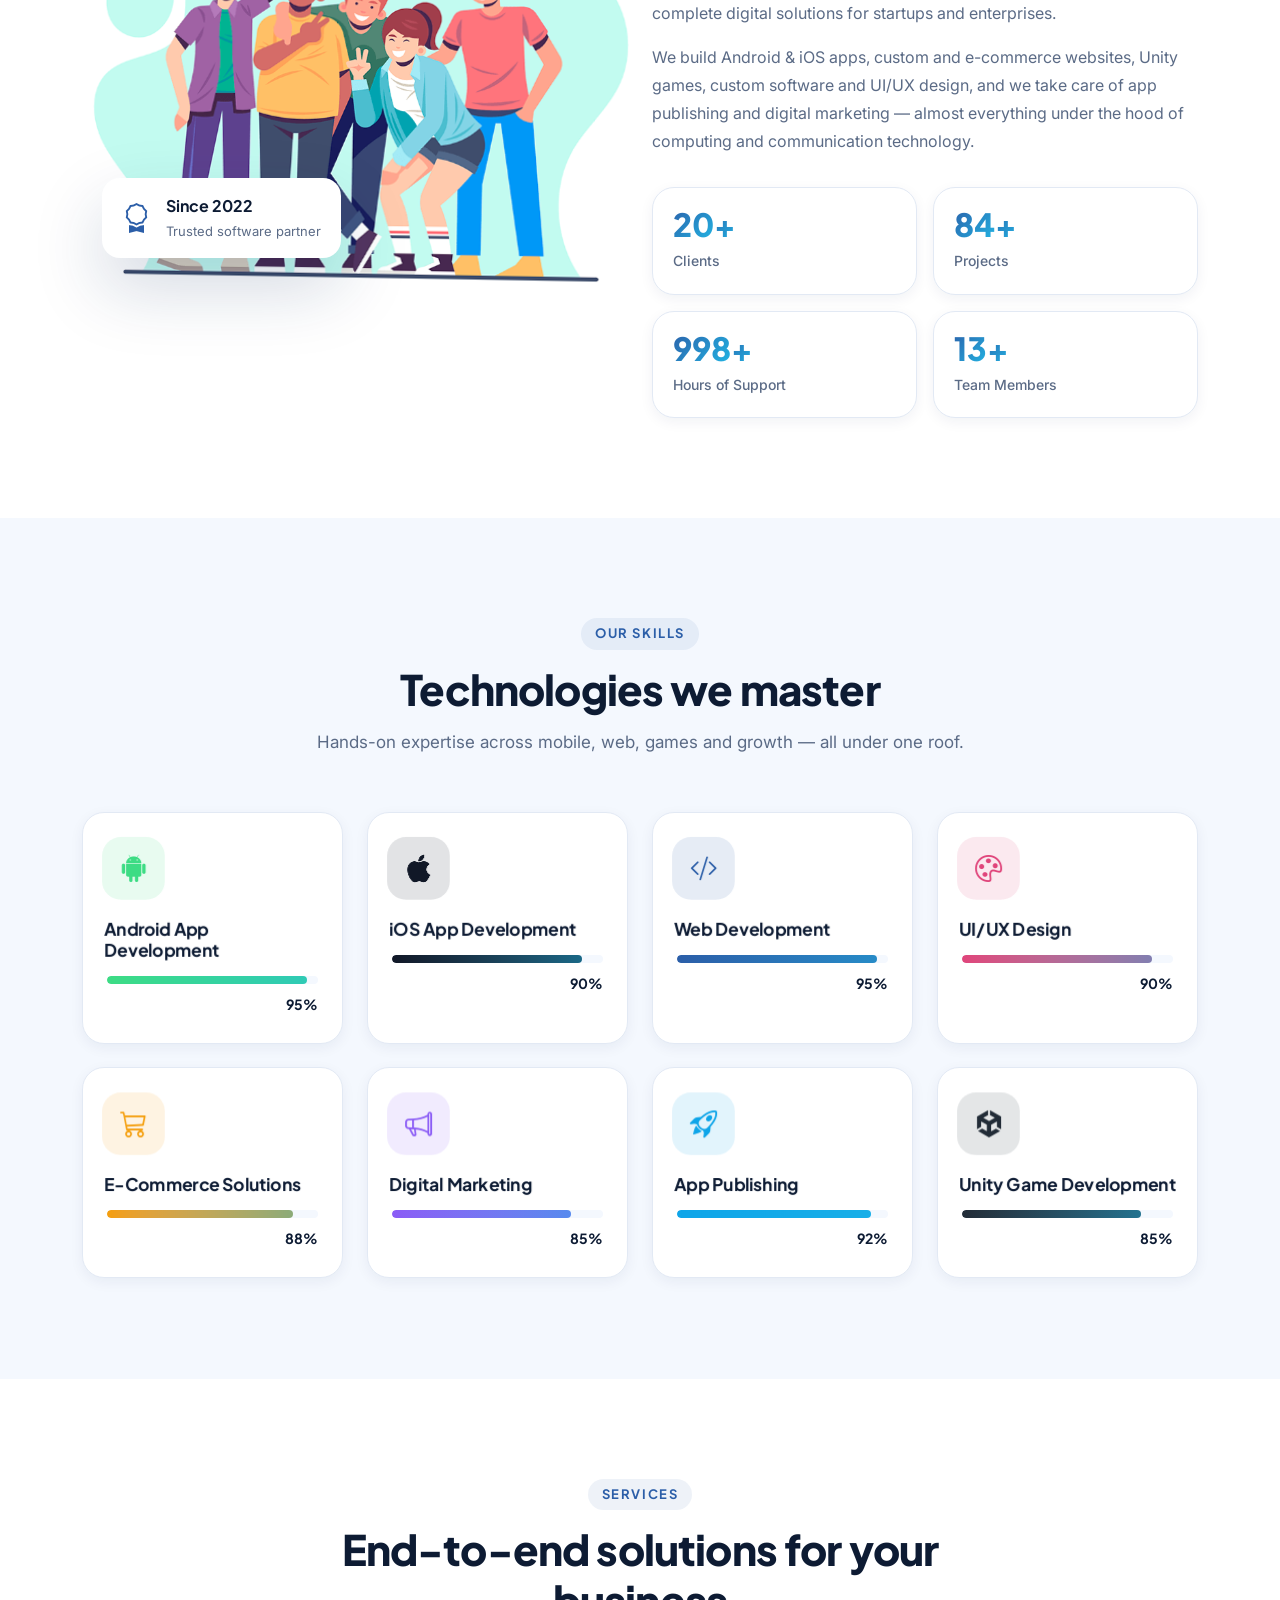
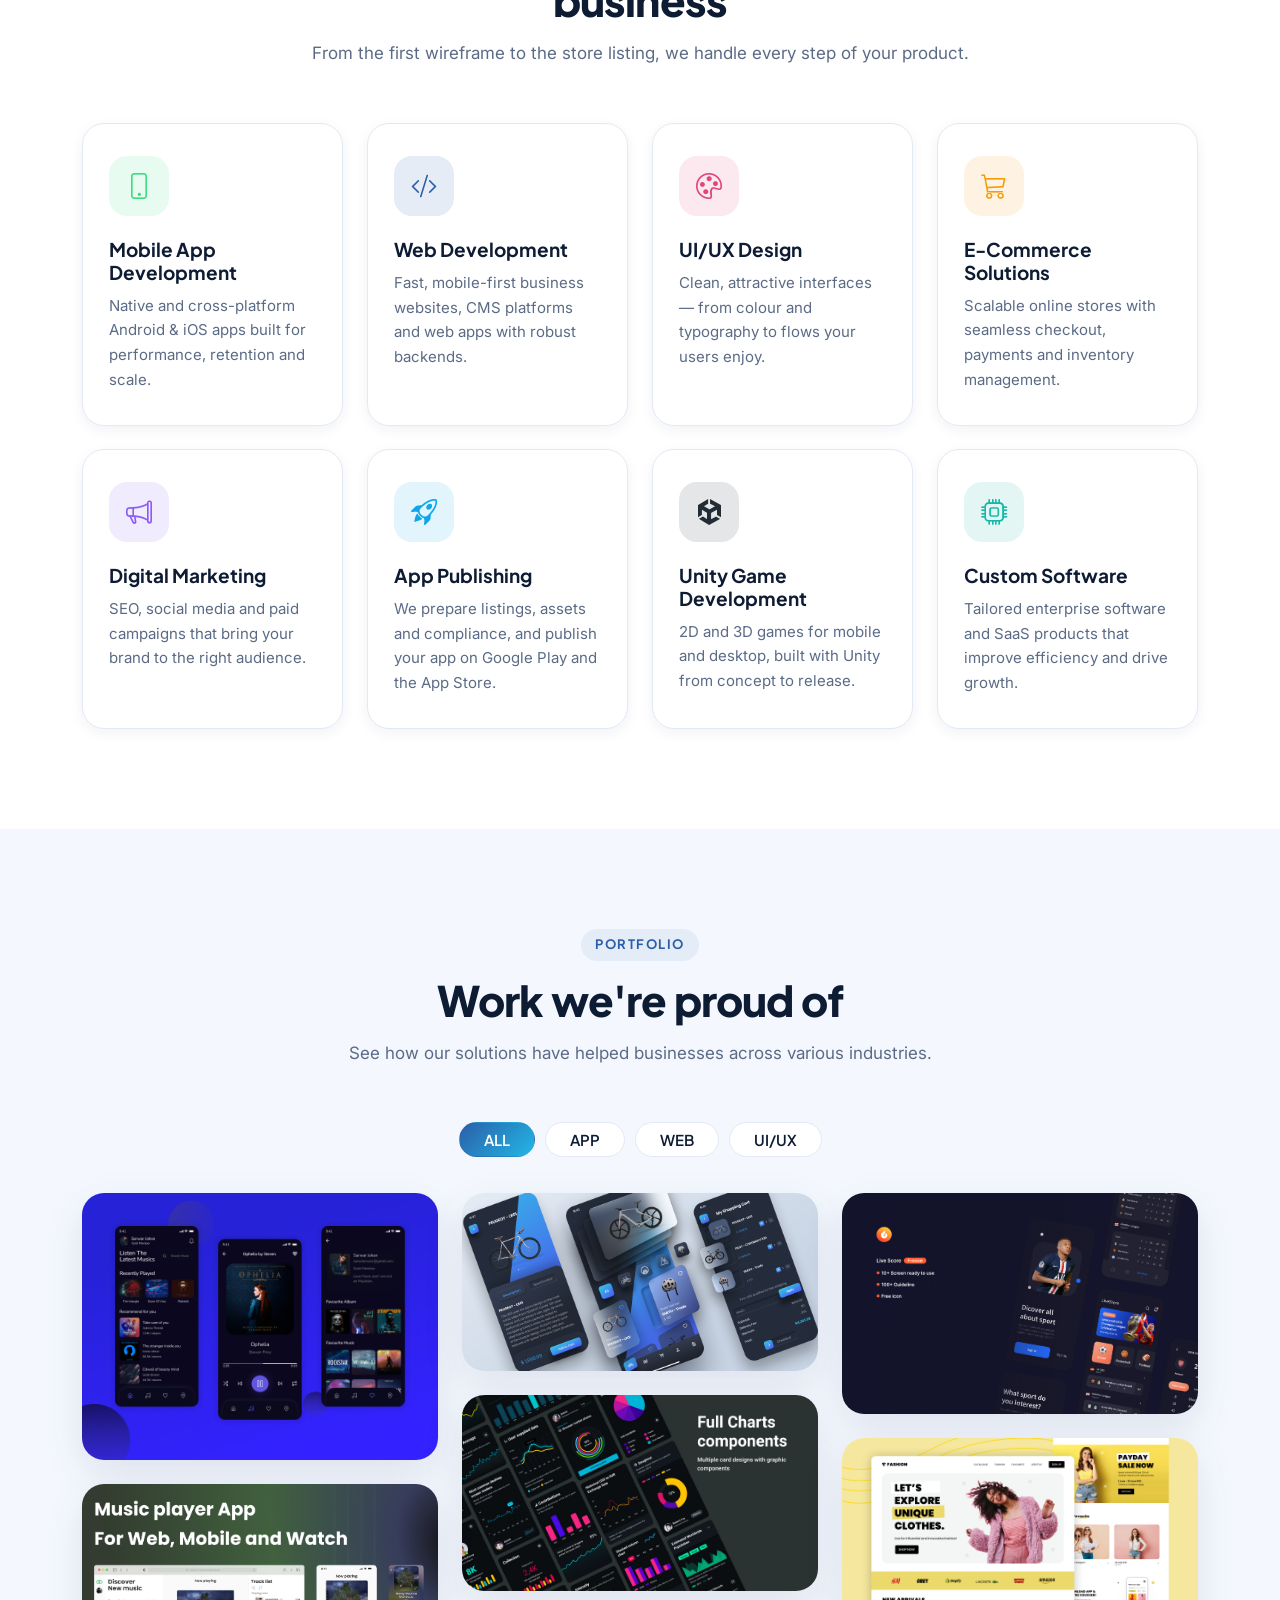
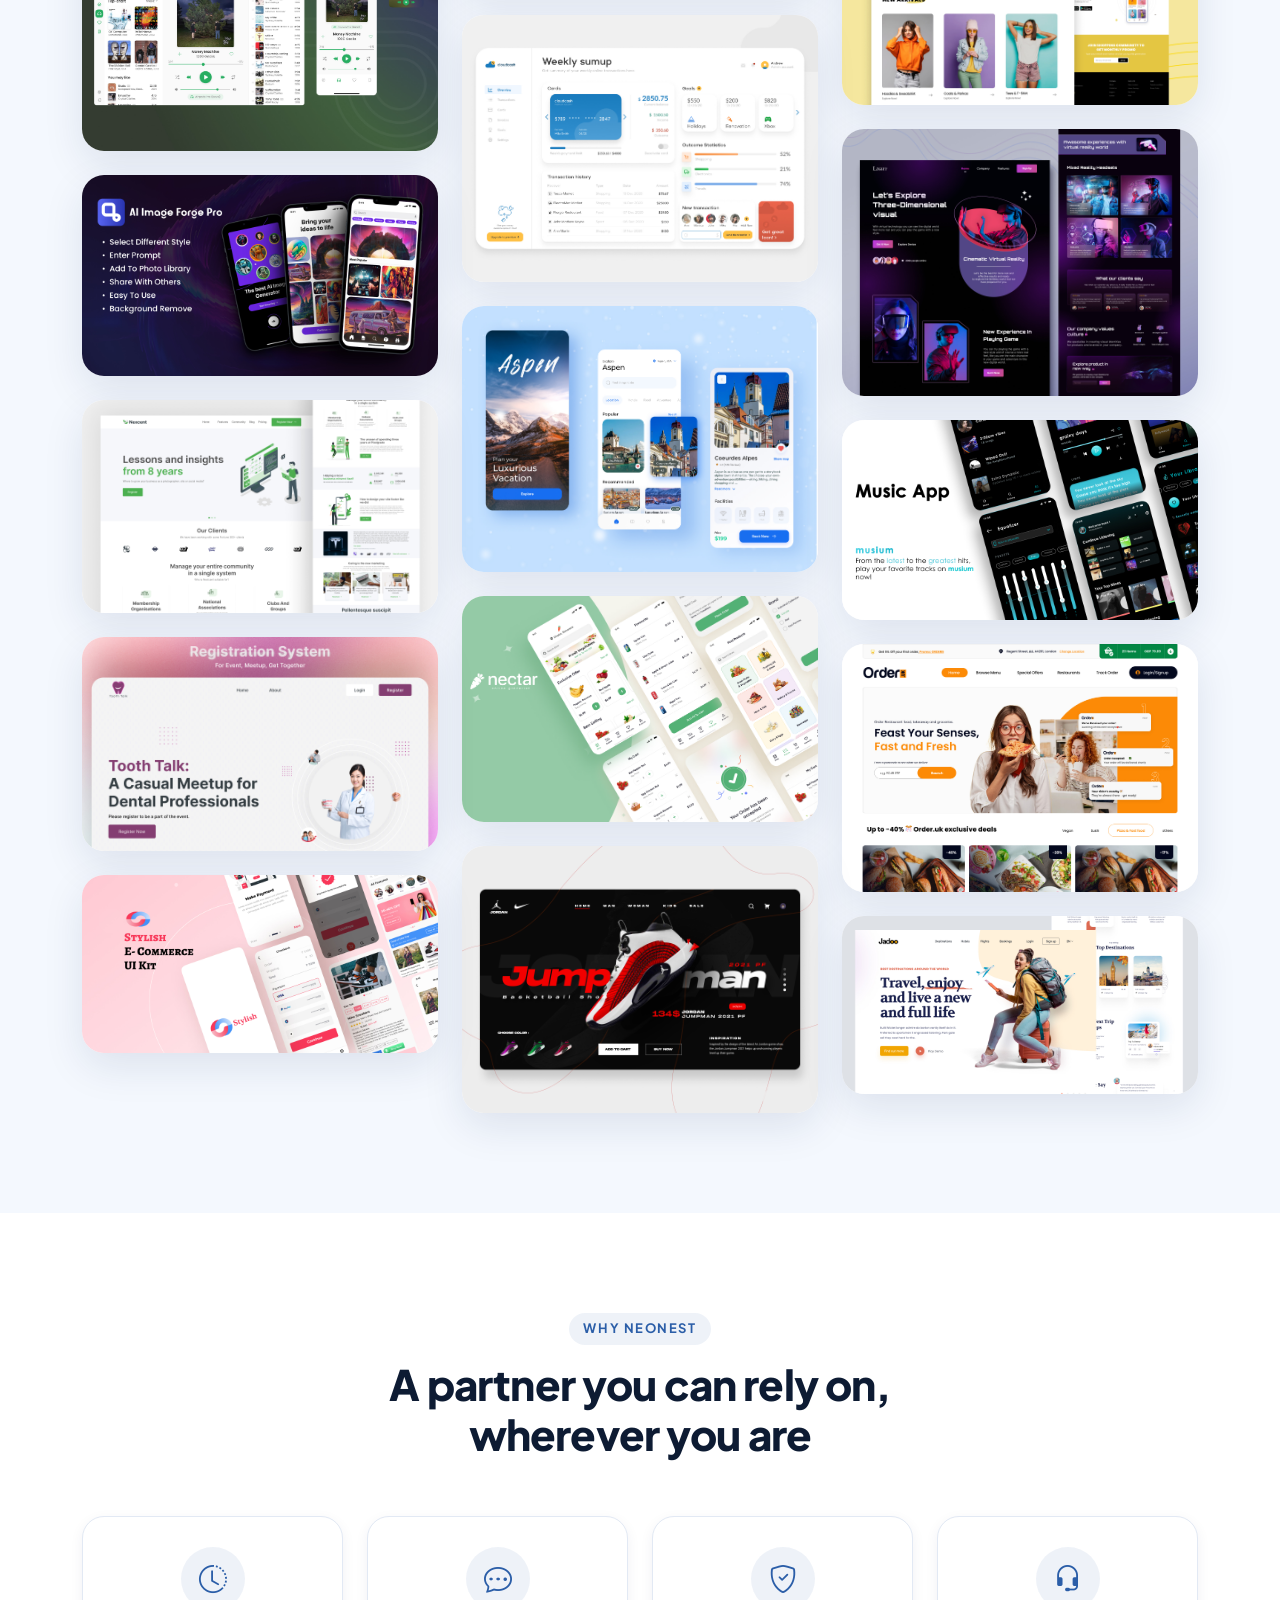
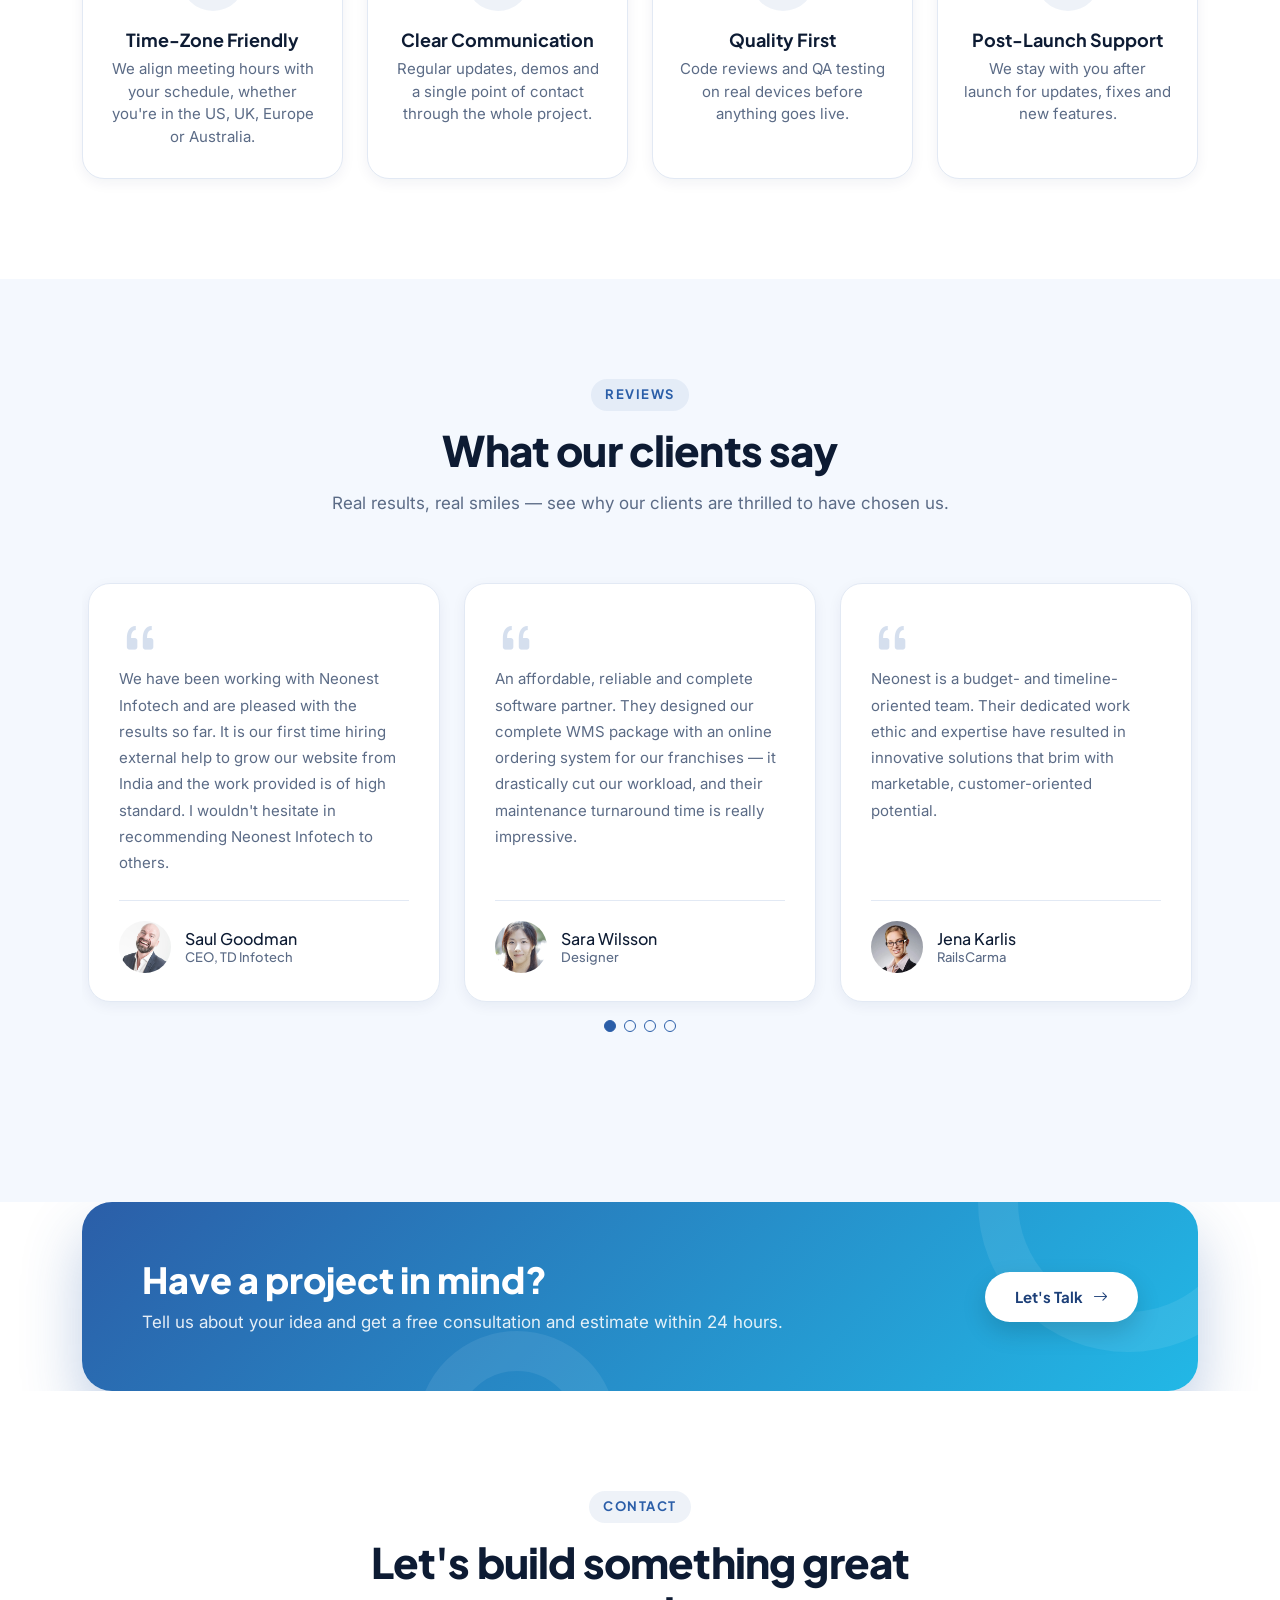
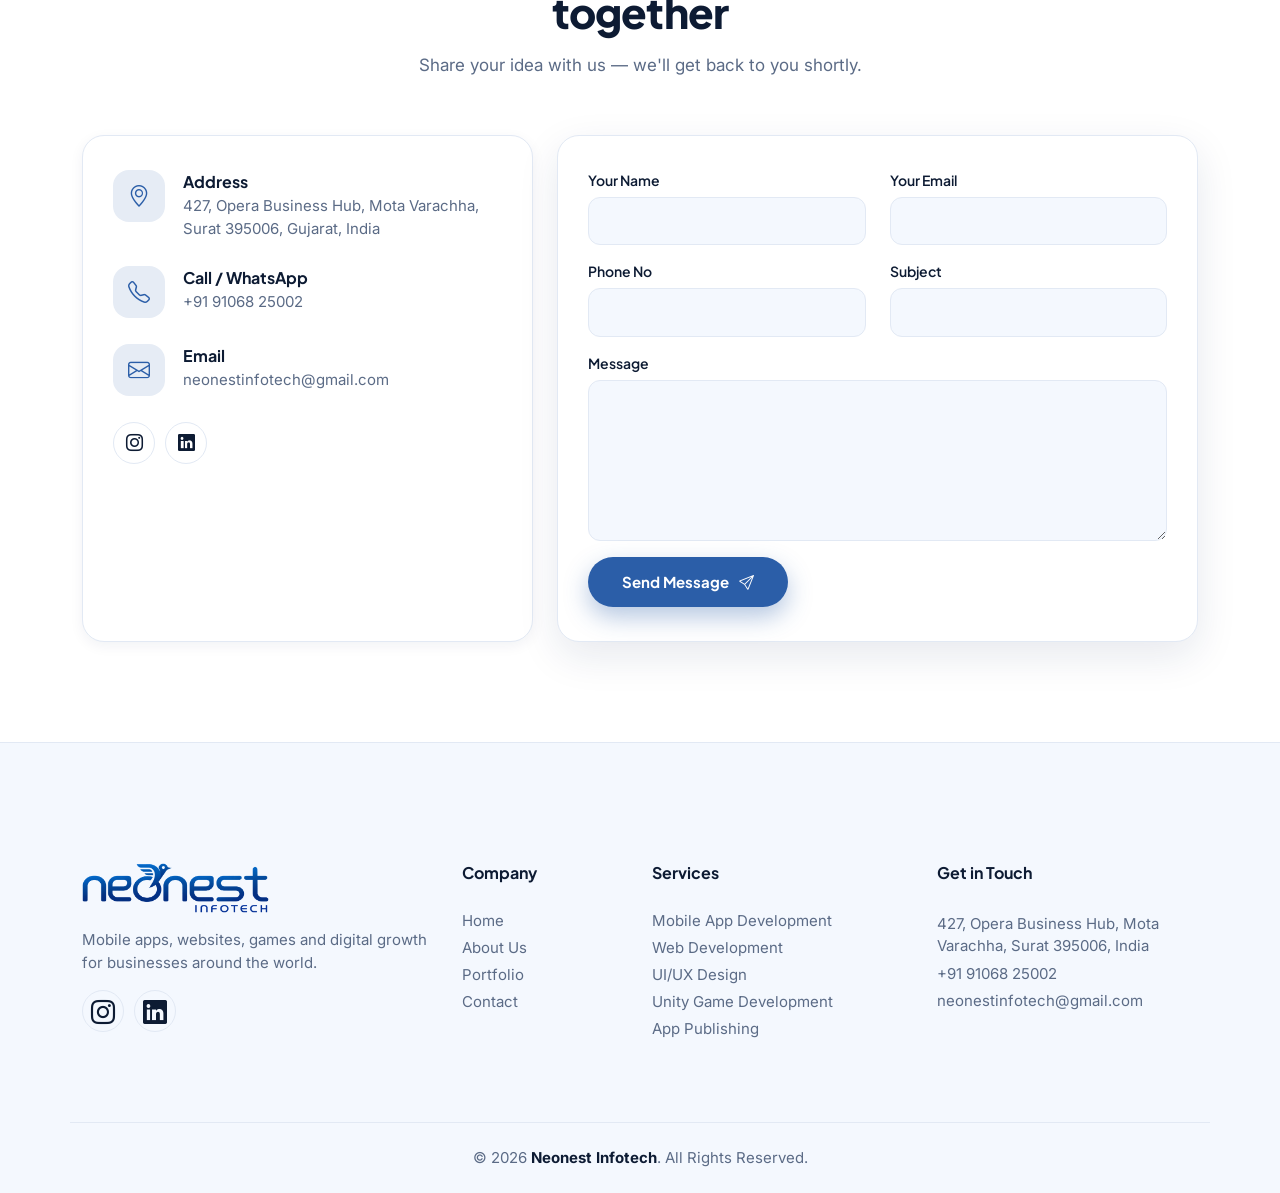
==== commit 9706e330: "Latest website update" ====
--- a/index.html
+++ b/index.html
@@ -4,19 +4,12 @@
 <head>
   <meta charset="utf-8">
   <meta content="width=device-width, initial-scale=1.0" name="viewport">
-<<<<<<< HEAD
   <title>Neonest Infotech | Web, Mobile App &amp; Game Development Company</title>
   <meta name="google-site-verification" content="l4mpWVwLWg4cVHwNXIuhmtS4ProIyDiEzKYhIE4QNR8" />
   <meta name="description"
     content="Neonest Infotech builds Android & iOS apps, websites, e-commerce stores, Unity games and UI/UX for clients worldwide. Ideate, build and launch with us.">
   <meta name="keywords"
     content="app development company, web development, iOS, Android, Unity game development, UI/UX design, e-commerce, digital marketing, app publishing, India">
-=======
-  <title>Neonest Infotech</title>
-  <meta name="google-site-verification" content="l4mpWVwLWg4cVHwNXIuhmtS4ProIyDiEzKYhIE4QNR8" />
-  <meta name="description" content="">
-  <meta name="keywords" content="">
->>>>>>> d46c4f2c136a9e7861fc8b68b432fc681da96c71
 
   <!-- Favicons -->
   <link href="assets/img/rbglogo.png" rel="icon">
@@ -26,11 +19,7 @@
   <link href="https://fonts.googleapis.com" rel="preconnect">
   <link href="https://fonts.gstatic.com" rel="preconnect" crossorigin>
   <link
-<<<<<<< HEAD
     href="https://fonts.googleapis.com/css2?family=Plus+Jakarta+Sans:wght@500;600;700;800&family=Inter:wght@400;500;600&display=swap"
-=======
-    href="https://fonts.googleapis.com/css2?family=Roboto:ital,wght@0,100;0,300;0,400;0,500;0,700;0,900;1,100;1,300;1,400;1,500;1,700;1,900&family=Raleway:ital,wght@0,100;0,200;0,300;0,400;0,500;0,600;0,700;0,800;0,900;1,100;1,200;1,300;1,400;1,500;1,600;1,700;1,800;1,900&family=Ubuntu:ital,wght@0,300;0,400;0,500;0,700;1,300;1,400;1,500;1,700&display=swap"
->>>>>>> d46c4f2c136a9e7861fc8b68b432fc681da96c71
     rel="stylesheet">
 
   <!-- Vendor CSS Files -->
@@ -42,64 +31,32 @@
 
   <!-- Main CSS File -->
   <link href="assets/css/main.css" rel="stylesheet">
-<<<<<<< HEAD
   <link href="assets/css/theme.css" rel="stylesheet">
-=======
-
-  <!-- =======================================================
-  * Template Name: eNno
-  * Template URL: https://bootstrapmade.com/enno-free-simple-bootstrap-template/
-  * Updated: Aug 07 2024 with Bootstrap v5.3.3
-  * Author: BootstrapMade.com
-  * License: https://bootstrapmade.com/license/
-  ======================================================== -->
->>>>>>> d46c4f2c136a9e7861fc8b68b432fc681da96c71
 </head>
 
 <body class="index-page">
 
-<<<<<<< HEAD
   <header id="header" class="header d-flex align-items-center fixed-top">
     <div class="container-fluid container-xl position-relative d-flex align-items-center">
 
       <a href="index.html" class="logo d-flex align-items-center me-auto">
         <img src="assets/img/neonest-logo-640.png" srcset="assets/img/neonest-logo-640.png 640w, assets/img/neonest-logo.png 2125w" sizes="240px" width="640" height="171" alt="Neonest Infotech">
-=======
-  <header id="header" class="header d-flex align-items-center sticky-top">
-    <div class="container-fluid container-xl position-relative d-flex align-items-center">
-
-      <a href="index.html" class="logo d-flex align-items-center me-auto">
-        <!-- Uncomment the line below if you also wish to use an image logo -->
-        <!-- <img src="assets/img/logo.png" alt=""> -->
-        <img src="assets/img/rbglogo.png" class="img-fluid animated" alt="">
->>>>>>> d46c4f2c136a9e7861fc8b68b432fc681da96c71
       </a>
 
       <nav id="navmenu" class="navmenu">
         <ul>
           <li><a href="#hero" class="active">Home</a></li>
           <li><a href="#about">About</a></li>
-<<<<<<< HEAD
           <li><a href="#skills">Skills</a></li>
           <li><a href="#services">Services</a></li>
           <li><a href="#portfolio">Portfolio</a></li>
           <li><a href="#testimonials">Reviews</a></li>
-=======
-          <li><a href="#services">Services</a></li>
-          <li><a href="#portfolio">Portfolio</a></li>
-          <li><a href="#team">Team</a></li>
-
->>>>>>> d46c4f2c136a9e7861fc8b68b432fc681da96c71
           <li><a href="#contact">Contact</a></li>
         </ul>
         <i class="mobile-nav-toggle d-xl-none bi bi-list"></i>
       </nav>
 
-<<<<<<< HEAD
       <a href="#contact" class="header-cta d-none d-sm-inline-flex">Get a Quote <i class="bi bi-arrow-right"></i></a>
-=======
-
->>>>>>> d46c4f2c136a9e7861fc8b68b432fc681da96c71
 
     </div>
   </header>
@@ -109,7 +66,6 @@
     <!-- Hero Section -->
     <section id="hero" class="hero section">
 
-<<<<<<< HEAD
       <div class="hero-bg" aria-hidden="true">
         <canvas id="hero-canvas"></canvas>
         <span class="blob blob-1"></span>
@@ -173,26 +129,11 @@
             </div>
           </div>
 
-=======
-      <div class="container">
-        <div class="row gy-4">
-          <div class="col-lg-6 order-2 order-lg-1 d-flex flex-column justify-content-center" data-aos="fade-up">
-            <h1>We innovate technology</h1>
-            <p>We are team of creative designers and talented Developers making websites and mobile apps</p>
-            <div class="d-flex">
-              <a href="#about" class="btn-get-started">Get Started</a>
-            </div>
-          </div>
-          <div class="col-lg-6 order-1 order-lg-2 hero-img" data-aos="zoom-out" data-aos-delay="100">
-            <img src="assets/img/hero-img.png" class="img-fluid animated" alt="">
-          </div>
->>>>>>> d46c4f2c136a9e7861fc8b68b432fc681da96c71
         </div>
       </div>
 
     </section><!-- /Hero Section -->
 
-<<<<<<< HEAD
     <!-- Process Section -->
     <section id="process" class="process section">
 
@@ -235,61 +176,10 @@
       </div>
 
     </section><!-- /Process Section -->
-=======
-    <!-- Featured Services Section -->
-    <section id="featured-services" class="featured-services section">
-
-      <div class="container">
-
-        <div class="row gy-4">
-
-          <div class="col-lg-3 d-flex" data-aos="fade-up" data-aos-delay="100">
-            <div class="service-item position-relative">
-              <!-- <div class="icon"><i class="bi bi-activity icon"></i></div> -->
-              <h4><a href="" class="stretched-link">Ideate</a></h4>
-              <p>Every project starts with an ideation. And our job is to convert your ideas into reality to achieve
-                your goal.</p>
-            </div>
-          </div><!-- End Service Item -->
-
-          <div class="col-lg-3 d-flex" data-aos="fade-up" data-aos-delay="200">
-            <div class="service-item position-relative">
-              <!-- <div class="icon"><i class="bi bi-bounding-box-circles icon"></i></div> -->
-              <h4><a href="" class="stretched-link">Strategize</a></h4>
-              <p>Once a 360 degree research is completed, We list down the strategies as pre-planning assures us build a
-                robust development procedure.</p>
-            </div>
-          </div><!-- End Service Item -->
-
-          <div class="col-lg-3 d-flex" data-aos="fade-up" data-aos-delay="300">
-            <div class="service-item position-relative">
-              <!-- <div class="icon"><i class="bi bi-calendar4-week icon"></i></div> -->
-              <h4><a href="" class="stretched-link">Build</a></h4>
-              <p>In this phase, our experts start building on your requirements and are committed to fulfill it to your
-                expectations.</p>
-            </div>
-          </div><!-- End Service Item -->
-          <div class="col-lg-3 d-flex" data-aos="fade-up" data-aos-delay="400">
-            <div class="service-item position-relative">
-              <!-- <div class="icon"><i class="bi bi-check2-all icon"></i></div> -->
-              <h4><a href="" class="stretched-link">Launch</a></h4>
-              <p>With a green signal from our quality assurance experts, your product is ready to launch in the market
-                delivering a peak
-                performance.</p>
-            </div>
-          </div><!-- End Service Item -->
-
-        </div>
-
-      </div>
-
-    </section><!-- /Featured Services Section -->
->>>>>>> d46c4f2c136a9e7861fc8b68b432fc681da96c71
 
     <!-- About Section -->
     <section id="about" class="about section">
 
-<<<<<<< HEAD
       <div class="container">
         <div class="row gy-5 align-items-center">
 
@@ -346,51 +236,10 @@
           </div>
 
         </div>
-=======
-      <!-- Section Title -->
-      <div class="container section-title" data-aos="fade-up">
-        <span>About Us<br></span>
-        <h2>About</h2>
-        <p>Delivering The Best Software Solutions With Trusted Quality Product Worldwide.</p>
-      </div><!-- End Section Title -->
-
-      <div class="container">
-
-        <div class="row gy-4">
-          <div class="col-lg-6 position-relative align-self-start" data-aos="fade-up" data-aos-delay="100">
-            <img src="assets/img/about.png" class="img-fluid" alt="">
-
-          </div>
-          <div class="col-lg-6 content" data-aos="fade-up" data-aos-delay="200">
-            <h3>How We Started</h3>
-
-            <p>
-              Neonest Infotech is one of the most trusted Software development companies of India today. With a
-              futuristic vision to
-              grow in the tech industry, this company passionately in 2022 with a small team of employees providing web
-              designing as
-              primary service. With their untiring energy and allegiance towards the work, in a couple of years, the
-              company witnessed
-              a roaring success and growth.
-            </p>
-            <p>
-              We have now grown to a workforce of over 20+ action-driven team members and
-              offering a
-              wide range of services such as Mobile Application Development (Android & iOS), Website Development
-              (Custom, ECommerce,
-              etc.), Custom Software Development, Desktop Application Development, UI/UX Design, Graphics Design,
-              Digital Marketing
-              and almost everything under the hood of computing and communication technology.
-            </p>
-          </div>
-        </div>
-
->>>>>>> d46c4f2c136a9e7861fc8b68b432fc681da96c71
       </div>
 
     </section><!-- /About Section -->
 
-<<<<<<< HEAD
     <!-- Skills Section -->
     <section id="skills" class="skills section alt-bg">
 
@@ -403,7 +252,7 @@
 
         <div class="row gy-4">
 
-          <div class="col-xl-3 col-md-6" data-aos="fade-up" data-aos-delay="100">
+          <div class="col-xl-3 col-md-6 col-6" data-aos="fade-up" data-aos-delay="100">
             <div class="skill-card tilt" style="--c:#3ddc84">
               <span class="chip"><i class="bi bi-android2"></i></span>
               <h4>Android App Development</h4>
@@ -412,7 +261,7 @@
             </div>
           </div>
 
-          <div class="col-xl-3 col-md-6" data-aos="fade-up" data-aos-delay="150">
+          <div class="col-xl-3 col-md-6 col-6" data-aos="fade-up" data-aos-delay="150">
             <div class="skill-card tilt" style="--c:#111827">
               <span class="chip"><i class="bi bi-apple"></i></span>
               <h4>iOS App Development</h4>
@@ -421,7 +270,7 @@
             </div>
           </div>
 
-          <div class="col-xl-3 col-md-6" data-aos="fade-up" data-aos-delay="200">
+          <div class="col-xl-3 col-md-6 col-6" data-aos="fade-up" data-aos-delay="200">
             <div class="skill-card tilt" style="--c:#2b5ea8">
               <span class="chip"><i class="bi bi-code-slash"></i></span>
               <h4>Web Development</h4>
@@ -430,7 +279,7 @@
             </div>
           </div>
 
-          <div class="col-xl-3 col-md-6" data-aos="fade-up" data-aos-delay="250">
+          <div class="col-xl-3 col-md-6 col-6" data-aos="fade-up" data-aos-delay="250">
             <div class="skill-card tilt" style="--c:#e0457b">
               <span class="chip"><i class="bi bi-palette"></i></span>
               <h4>UI/UX Design</h4>
@@ -439,7 +288,7 @@
             </div>
           </div>
 
-          <div class="col-xl-3 col-md-6" data-aos="fade-up" data-aos-delay="100">
+          <div class="col-xl-3 col-md-6 col-6" data-aos="fade-up" data-aos-delay="100">
             <div class="skill-card tilt" style="--c:#f59e0b">
               <span class="chip"><i class="bi bi-cart3"></i></span>
               <h4>E-Commerce Solutions</h4>
@@ -448,7 +297,7 @@
             </div>
           </div>
 
-          <div class="col-xl-3 col-md-6" data-aos="fade-up" data-aos-delay="150">
+          <div class="col-xl-3 col-md-6 col-6" data-aos="fade-up" data-aos-delay="150">
             <div class="skill-card tilt" style="--c:#8b5cf6">
               <span class="chip"><i class="bi bi-megaphone"></i></span>
               <h4>Digital Marketing</h4>
@@ -457,7 +306,7 @@
             </div>
           </div>
 
-          <div class="col-xl-3 col-md-6" data-aos="fade-up" data-aos-delay="200">
+          <div class="col-xl-3 col-md-6 col-6" data-aos="fade-up" data-aos-delay="200">
             <div class="skill-card tilt" style="--c:#0ea5e9">
               <span class="chip"><i class="bi bi-rocket-takeoff"></i></span>
               <h4>App Publishing</h4>
@@ -466,7 +315,7 @@
             </div>
           </div>
 
-          <div class="col-xl-3 col-md-6" data-aos="fade-up" data-aos-delay="250">
+          <div class="col-xl-3 col-md-6 col-6" data-aos="fade-up" data-aos-delay="250">
             <div class="skill-card tilt" style="--c:#222c37">
               <span class="chip"><i class="bi bi-unity"></i></span>
               <h4>Unity Game Development</h4>
@@ -557,186 +406,11 @@
           </div>
 
         </div>
-=======
-    <!-- Stats Section -->
-    <section id="stats" class="stats section">
-
-      <div class="container" data-aos="fade-up" data-aos-delay="100">
-
-        <div class="row gy-4">
-
-          <div class="col-lg-3 col-md-6">
-            <div class="stats-item text-center w-100 h-100">
-              <span data-purecounter-start="0" data-purecounter-end="30" data-purecounter-duration="2"
-                class="purecounter"></span>
-              <p>Clients</p>
-            </div>
-          </div><!-- End Stats Item -->
-
-          <div class="col-lg-3 col-md-6">
-            <div class="stats-item text-center w-100 h-100">
-              <span data-purecounter-start="0" data-purecounter-end="125" data-purecounter-duration="2"
-                class="purecounter"></span>
-              <p>Projects</p>
-            </div>
-          </div><!-- End Stats Item -->
-
-          <div class="col-lg-3 col-md-6">
-            <div class="stats-item text-center w-100 h-100">
-              <span data-purecounter-start="0" data-purecounter-end="1500" data-purecounter-duration="2"
-                class="purecounter"></span>
-              <p>Hours Of Support</p>
-            </div>
-          </div><!-- End Stats Item -->
-
-          <div class="col-lg-3 col-md-6">
-            <div class="stats-item text-center w-100 h-100">
-              <span data-purecounter-start="0" data-purecounter-end="10" data-purecounter-duration="1"
-                class="purecounter"></span>
-              <p>Workers</p>
-            </div>
-          </div><!-- End Stats Item -->
-
-        </div>
-
-      </div>
-
-    </section><!-- /Stats Section -->
-
-
-
-    <!-- Services Section -->
-    <section id="services" class="services section light-background">
-
-      <!-- Section Title -->
-      <div class="container section-title" data-aos="fade-up">
-        <span>Services</span>
-        <h2>Services</h2>
-        <p>We’d love to hear from you anytime</p>
-      </div><!-- End Section Title -->
-
-      <div class="container">
-
-        <div class="row gy-4">
-
-          <div class="col-lg-4 col-md-6" data-aos="fade-up" data-aos-delay="100">
-            <div class="service-item position-relative">
-              <div class="image">
-                <img src="assets/img/icon/mobile-development.png" class="img-fluid" alt="bi-instagram">
-              </div>
-
-              <h3>Mobile App Development</h3>
-              </a>
-              <p>Developing mobile apps over the years and collaborating on several different projects that fulfills
-                your needs, we’ve
-                gained profound expertise in this domain. We help you build mobile app development that brings in
-                flawless customer
-                retention and enterprise at a valuable amount. Our work of successfully launched apps are notable in the
-                projects
-                delivered to thousands of our clients globally.</p>
-            </div>
-          </div><!-- End Service Item -->
-
-          <div class="col-lg-4 col-md-6" data-aos="fade-up" data-aos-delay="200">
-            <div class="service-item position-relative">
-              <div class="image">
-                <img src="assets/img/icon/coding.png" class="img-fluid" alt="bi-instagram">
-              </div>
-
-              <h3>Web Development</h3>
-              </a>
-              <p>People nowadays are mobile first. So when you plan to create a website, we definitely build it mobile
-                friendly with a
-                robust mobile backend along with fulfilling your web development requirements. Our various clients hire
-                us for our
-                capable command over web programming languages like PHP, .NET, Java and also build CMS, E-Commerce and
-                Business
-                Websites. Our work is not about completing</p>
-            </div>
-          </div><!-- End Service Item -->
-
-          <div class="col-lg-4 col-md-6" data-aos="fade-up" data-aos-delay="300">
-            <div class="service-item position-relative">
-              <div class="image">
-                <img src="assets/img/icon/web-design.png" class="img-fluid" alt="bi-instagram">
-              </div>
-
-              <h3>UI/UX Design</h3>
-              </a>
-              <p>We give a neat, decent and attractive look to your apps, websites and customized software. An
-                attractive and soothing
-                design to an interesting and organized interface is like adding a cherry on the cake. Irrespective of
-                the size of your
-                business, your website and its look and feel represents your company’s work. While you do business, we
-                take care of
-                everything, from color, font size to font style to take your products onto the next level.</p>
-            </div>
-          </div><!-- End Service Item -->
-
-          <div class="col-lg-4 col-md-6" data-aos="fade-up" data-aos-delay="400">
-            <div class="service-item position-relative">
-              <div class="image">
-                <img src="assets/img/icon/digital-marketing.png" class="img-fluid" alt="bi-instagram">
-              </div>
-
-              <h3>Digital Marketing</h3>
-              </a>
-              <p>Elevate your online presence with our comprehensive Digital Marketing services. In today’s fast-paced
-                digital landscape,
-                a strong online strategy is essential for businesses to thrive. We specialize in creating tailored
-                solutions that drive
-                measurable results, ensuring your brand reaches the right audience at the right time.</p>
-
-            </div>
-          </div><!-- End Service Item -->
-
-          <div class="col-lg-4 col-md-6" data-aos="fade-up" data-aos-delay="500">
-            <div class="service-item position-relative">
-              <div class="image">
-                <img src="assets/img/icon/online-shopping.png" class="img-fluid" alt="bi-instagram">
-              </div>
-
-              <h3>E-Commerce Services</h3>
-              </a>
-              <p>Empowering businesses with innovative and scalable e-commerce solutions to thrive in the digital
-                marketplace.
-
-                At Neonest Infotech, we specialize in creating dynamic and customer-centric e-commerce platforms that
-                deliver seamless
-                shopping experiences. From startups to enterprise-level businesses, we provide tailored solutions to
-                help you grow,
-                engage, and succeed online.</p>
-
-            </div>
-          </div><!-- End Service Item -->
-
-          <div class="col-lg-4 col-md-6" data-aos="fade-up" data-aos-delay="600">
-            <div class="service-item position-relative">
-              <div class="image">
-                <img src="assets/img/icon/software-testing.png" class="img-fluid" alt="bi-instagram">
-              </div>
-
-              <h3>Software Product Development</h3>
-              </a>
-              <p>At Neonest Infotech, we create innovative, scalable software solutions tailored to your business needs.
-                Our expert team
-                delivers high-quality custom software, enhancing efficiency and driving growth. From enterprise software
-                to SaaS
-                products, we manage the entire development process. Contact us to turn your software ideas into reality!
-              </p>
-
-            </div>
-          </div><!-- End Service Item -->
-
-        </div>
-
->>>>>>> d46c4f2c136a9e7861fc8b68b432fc681da96c71
       </div>
 
     </section><!-- /Services Section -->
 
     <!-- Portfolio Section -->
-<<<<<<< HEAD
     <section id="portfolio" class="portfolio section alt-bg">
 
       <div class="container">
@@ -745,19 +419,6 @@
           <h2 class="section-heading">Work we're proud of</h2>
           <p>See how our solutions have helped businesses across various industries.</p>
         </div>
-=======
-    <section id="portfolio" class="portfolio section">
-
-      <!-- Section Title -->
-      <div class="container section-title" data-aos="fade-up">
-        <span>Portfolio</span>
-        <h2>Portfolio</h2>
-        <p>Discover how our innovative solutions have transformed businesses and driven success across various
-          industries.</p>
-      </div><!-- End Section Title -->
-
-      <div class="container">
->>>>>>> d46c4f2c136a9e7861fc8b68b432fc681da96c71
 
         <div class="isotope-layout" data-default-filter="*" data-layout="masonry" data-sort="original-order">
 
@@ -766,7 +427,6 @@
             <li data-filter=".filter-app">App</li>
             <li data-filter=".filter-web">Web</li>
             <li data-filter=".filter-ui">UI/UX</li>
-<<<<<<< HEAD
           </ul>
 
           <div class="row gy-4 isotope-container" data-aos="fade-up" data-aos-delay="200">
@@ -917,202 +577,10 @@
 
           </div>
         </div>
-=======
-          </ul><!-- End Portfolio Filters -->
-          <div class="row gy-4 isotope-container" data-aos="fade-up" data-aos-delay="200">
-
-            <div class="col-lg-4 col-md-6 portfolio-item isotope-item filter-app">
-              <img src="assets/img/portfolio/app-1.jpg" class="img-fluid" alt="">
-              <div class="portfolio-info">
-                <h4>Sofi Music App</h4>
-                <!-- <p>Lorem ipsum, dolor sit amet consectetur</p> -->
-                <a href="assets/img/portfolio/app-1.jpg" data-gallery="portfolio-gallery-app"
-                  class="glightbox preview-link"><i class="bi bi-zoom-in"></i></a>
-
-              </div>
-            </div><!-- End Portfolio Item -->
-
-            <div class="col-lg-4 col-md-6 portfolio-item isotope-item filter-ui">
-              <img src="assets/img/portfolio/ui-1.jpg" class="img-fluid" alt="">
-              <div class="portfolio-info">
-                <h4>Bicycle Shopping UI</h4>
-                <!-- <p>Lorem ipsum, dolor sit amet consectetur</p> -->
-                <a href="assets/img/portfolio/ui-1.jpg" data-gallery="portfolio-gallery-book"
-                  class="glightbox preview-link"><i class="bi bi-zoom-in"></i></a>
-
-              </div>
-            </div><!-- End Portfolio Item -->
-            <div class="col-lg-4 col-md-6 portfolio-item isotope-item filter-app">
-              <img src="assets/img/portfolio/app-2.jpg" class="img-fluid" alt="">
-              <div class="portfolio-info">
-                <h4>Live Score App</h4>
-                <!-- <p>Lorem ipsum, dolor sit amet consectetur</p> -->
-                <a href="assets/img/portfolio/app-2.jpg" data-gallery="portfolio-gallery-app"
-                  class="glightbox preview-link"><i class="bi bi-zoom-in"></i></a>
-
-              </div>
-            </div><!-- End Portfolio Item -->
-            <div class="col-lg-4 col-md-6 portfolio-item isotope-item filter-ui">
-              <img src="assets/img/portfolio/ui-2.jpg" class="img-fluid" alt="">
-              <div class="portfolio-info">
-                <h4>All Chart Design</h4>
-                <!-- <p>Lorem ipsum, dolor sit amet consectetur</p> -->
-                <a href="assets/img/portfolio/ui-2.jpg" data-gallery="portfolio-gallery-book"
-                  class="glightbox preview-link"><i class="bi bi-zoom-in"></i></a>
-
-              </div>
-            </div><!-- End Portfolio Item -->
-            <div class="col-lg-4 col-md-6 portfolio-item isotope-item filter-web">
-              <img src="assets/img/portfolio/web-2.jpg" class="img-fluid" alt="">
-              <div class="portfolio-info">
-                <h4>Fashion ECommerce</h4>
-                <!-- <p>Lorem ipsum, dolor sit amet consectetur</p> -->
-                <a href="assets/img/portfolio/web-2.jpg" data-gallery="portfolio-gallery-book"
-                  class="glightbox preview-link"><i class="bi bi-zoom-in"></i></a>
-
-              </div>
-            </div><!-- End Portfolio Item -->
-            <div class="col-lg-4 col-md-6 portfolio-item isotope-item filter-app">
-              <img src="assets/img/portfolio/app-3.jpg" class="img-fluid" alt="">
-              <div class="portfolio-info">
-                <h4>Neno Music For App & Web</h4>
-                <!-- <p>Lorem ipsum, dolor sit amet consectetur</p> -->
-                <a href="assets/img/portfolio/app-3.jpg" data-gallery="portfolio-gallery-app"
-                  class="glightbox preview-link"><i class="bi bi-zoom-in"></i></a>
-
-              </div>
-            </div><!-- End Portfolio Item -->
-            <div class="col-lg-4 col-md-6 portfolio-item isotope-item filter-ui">
-              <img src="assets/img/portfolio/ui-3.jpg" class="img-fluid" alt="">
-              <div class="portfolio-info">
-                <h4>Financial Dashboard</h4>
-                <!-- <p>Lorem ipsum, dolor sit amet consectetur</p> -->
-                <a href="assets/img/portfolio/ui-3.jpg" data-gallery="portfolio-gallery-book"
-                  class="glightbox preview-link"><i class="bi bi-zoom-in"></i></a>
-
-              </div>
-            </div><!-- End Portfolio Item -->
-            <div class="col-lg-4 col-md-6 portfolio-item isotope-item filter-web">
-              <img src="assets/img/portfolio/web-3.jpg" class="img-fluid" alt="">
-              <div class="portfolio-info">
-                <h4>Virchuality Landing Page</h4>
-                <!-- <p>Lorem ipsum, dolor sit amet consectetur</p> -->
-                <a href="assets/img/portfolio/web-3.jpg" data-gallery="portfolio-gallery-book"
-                  class="glightbox preview-link"><i class="bi bi-zoom-in"></i></a>
-
-              </div>
-            </div><!-- End Portfolio Item -->
-            <div class="col-lg-4 col-md-6 portfolio-item isotope-item filter-app">
-              <img src="assets/img/portfolio/app-4.jpg" class="img-fluid" alt="">
-              <div class="portfolio-info">
-                <h4>AI Image Forge Pro</h4>
-                <!-- <p>Lorem ipsum, dolor sit amet consectetur</p> -->
-                <a href="assets/img/portfolio/app-4.jpg" data-gallery="portfolio-gallery-app"
-                  class="glightbox preview-link"><i class="bi bi-zoom-in"></i></a>
-
-              </div>
-            </div><!-- End Portfolio Item -->
-            <div class="col-lg-4 col-md-6 portfolio-item isotope-item filter-ui">
-              <img src="assets/img/portfolio/ui-4.jpg" class="img-fluid" alt="">
-              <div class="portfolio-info">
-                <h4>Aspen Travel App UI</h4>
-                <!-- <p>Lorem ipsum, dolor sit amet consectetur</p> -->
-                <a href="assets/img/portfolio/ui-4.jpg" data-gallery="portfolio-gallery-book"
-                  class="glightbox preview-link"><i class="bi bi-zoom-in"></i></a>
-
-              </div>
-            </div><!-- End Portfolio Item -->
-            <div class="col-lg-4 col-md-6 portfolio-item isotope-item filter-web">
-              <img src="assets/img/portfolio/web-4.jpg" class="img-fluid" alt="">
-              <div class="portfolio-info">
-                <h4>Nextcent Landing Page</h4>
-                <!-- <p>Lorem ipsum, dolor sit amet consectetur</p> -->
-                <a href="assets/img/portfolio/web-4.jpg" data-gallery="portfolio-gallery-book"
-                  class="glightbox preview-link"><i class="bi bi-zoom-in"></i></a>
-
-              </div>
-            </div><!-- End Portfolio Item -->
-            <div class="col-lg-4 col-md-6 portfolio-item isotope-item filter-app">
-              <img src="assets/img/portfolio/app-5.jpg" class="img-fluid" alt="">
-              <div class="portfolio-info">
-                <h4>Musium</h4>
-                <!-- <p>Lorem ipsum, dolor sit amet consectetur</p> -->
-                <a href="assets/img/portfolio/app-5.jpg" data-gallery="portfolio-gallery-app"
-                  class="glightbox preview-link"><i class="bi bi-zoom-in"></i></a>
-
-              </div>
-            </div><!-- End Portfolio Item -->
-            <div class="col-lg-4 col-md-6 portfolio-item isotope-item filter-ui">
-              <img src="assets/img/portfolio/ui-5.jpg" class="img-fluid" alt="">
-              <div class="portfolio-info">
-                <h4>Nector Groccery App UI</h4>
-                <!-- <p>Lorem ipsum, dolor sit amet consectetur</p> -->
-                <a href="assets/img/portfolio/ui-5.jpg" data-gallery="portfolio-gallery-book"
-                  class="glightbox preview-link"><i class="bi bi-zoom-in"></i></a>
-
-              </div>
-            </div><!-- End Portfolio Item -->
-            <div class="col-lg-4 col-md-6 portfolio-item isotope-item filter-web">
-              <img src="assets/img/portfolio/web-5.jpg" class="img-fluid" alt="">
-              <div class="portfolio-info">
-                <h4>Dental Landing Page</h4>
-                <!-- <p>Lorem ipsum, dolor sit amet consectetur</p> -->
-                <a href="assets/img/portfolio/web-5.jpg" data-gallery="portfolio-gallery-book"
-                  class="glightbox preview-link"><i class="bi bi-zoom-in"></i></a>
-
-              </div>
-            </div><!-- End Portfolio Item -->
-            <div class="col-lg-4 col-md-6 portfolio-item isotope-item filter-web">
-              <img src="assets/img/portfolio/web-6.jpg" class="img-fluid" alt="">
-              <div class="portfolio-info">
-                <h4>Order.UK Food Web</h4>
-                <!-- <p>Lorem ipsum, dolor sit amet consectetur</p> -->
-                <a href="assets/img/portfolio/web-6.jpg" data-gallery="portfolio-gallery-book"
-                  class="glightbox preview-link"><i class="bi bi-zoom-in"></i></a>
-
-              </div>
-            </div><!-- End Portfolio Item -->
-            <div class="col-lg-4 col-md-6 portfolio-item isotope-item filter-web">
-              <img src="assets/img/portfolio/web-7.jpg" class="img-fluid" alt="">
-              <div class="portfolio-info">
-                <h4>Sports Product Page</h4>
-                <!-- <p>Lorem ipsum, dolor sit amet consectetur</p> -->
-                <a href="assets/img/portfolio/web-7.jpg" data-gallery="portfolio-gallery-book"
-                  class="glightbox preview-link"><i class="bi bi-zoom-in"></i></a>
-
-              </div>
-            </div><!-- End Portfolio Item -->
-            <div class="col-lg-4 col-md-6 portfolio-item isotope-item filter-ui">
-              <img src="assets/img/portfolio/ui-6.jpg" class="img-fluid" alt="">
-              <div class="portfolio-info">
-                <h4>E-commerce UI Kit</h4>
-                <!-- <p>Lorem ipsum, dolor sit amet consectetur</p> -->
-                <a href="assets/img/portfolio/ui-6.jpg" data-gallery="portfolio-gallery-book"
-                  class="glightbox preview-link"><i class="bi bi-zoom-in"></i></a>
-
-              </div>
-            </div><!-- End Portfolio Item -->
-            <div class="col-lg-4 col-md-6 portfolio-item isotope-item filter-web">
-              <img src="assets/img/portfolio/web-8.jpg" class="img-fluid" alt="">
-              <div class="portfolio-info">
-                <h4>Jadoo Travel Web</h4>
-                <!-- <p>Lorem ipsum, dolor sit amet consectetur</p> -->
-                <a href="assets/img/portfolio/web-8.jpg" data-gallery="portfolio-gallery-book"
-                  class="glightbox preview-link"><i class="bi bi-zoom-in"></i></a>
-
-              </div>
-            </div><!-- End Portfolio Item -->
-
-          </div><!-- End Portfolio Container -->
-
-        </div>
-
->>>>>>> d46c4f2c136a9e7861fc8b68b432fc681da96c71
       </div>
 
     </section><!-- /Portfolio Section -->
 
-<<<<<<< HEAD
     <!-- Why Us Section -->
     <section id="why-us" class="why-us section">
 
@@ -1151,23 +619,6 @@
         </div>
 
         <div class="swiper init-swiper" data-aos="fade-up" data-aos-delay="100">
-=======
-    <!-- Testimonials Section -->
-    <section id="testimonials" class="testimonials section light-background">
-
-      <!-- Section Title -->
-      <div class="container section-title" data-aos="fade-up">
-        <span>Testimonials</span>
-        <h2>Testimonials</h2>
-        <p>"Real results, real smiles - that's our promise!" See why our clients are not just happy but thrilled to have
-          chosen us for their needs.</p>
-      </div><!-- End Section Title -->
-
-      <div class="container" data-aos="fade-up" data-aos-delay="100">
-
-        <div class="swiper init-swiper" data-speed="600" data-delay="5000"
-          data-breakpoints="{ &quot;320&quot;: { &quot;slidesPerView&quot;: 1, &quot;spaceBetween&quot;: 40 }, &quot;1200&quot;: { &quot;slidesPerView&quot;: 3, &quot;spaceBetween&quot;: 40 } }">
->>>>>>> d46c4f2c136a9e7861fc8b68b432fc681da96c71
           <script type="application/json" class="swiper-config">
             {
               "loop": true,
@@ -1184,7 +635,6 @@
               "breakpoints": {
                 "320": {
                   "slidesPerView": 1,
-<<<<<<< HEAD
                   "spaceBetween": 24
                 },
                 "992": {
@@ -1194,13 +644,6 @@
                 "1200": {
                   "slidesPerView": 3,
                   "spaceBetween": 24
-=======
-                  "spaceBetween": 40
-                },
-                "1200": {
-                  "slidesPerView": 3,
-                  "spaceBetween": 20
->>>>>>> d46c4f2c136a9e7861fc8b68b432fc681da96c71
                 }
               }
             }
@@ -1208,7 +651,6 @@
           <div class="swiper-wrapper">
 
             <div class="swiper-slide">
-<<<<<<< HEAD
               <div class="review-card">
                 <i class="bi bi-quote quote"></i>
                 <p>We have been working with Neonest Infotech and are pleased with the results so far. It is our first
@@ -1257,87 +699,14 @@
                 </div>
               </div>
             </div>
-=======
-              <div class="testimonial-item" "="">
-            <p>
-              <i class=" bi bi-quote quote-icon-left"></i>
-                <span>We have been working with Neonest Infotech now and are pleased with the results
-                  so far. It is our first
-                  time hiring external help to grow our website from India and I’m happy to testify that the work
-                  provided is of high
-                  standard. I wouldn’t hesitate in recommending Narola Infotech to others.</span>
-                <i class="bi bi-quote quote-icon-right"></i>
-                </p>
-                <img src="assets/img/testimonials/testimonials-1.jpg" class="testimonial-img" alt="">
-                <h3>Saul Goodman</h3>
-                <h4>Ceo, TD Infotech</h4>
-              </div>
-            </div><!-- End testimonial item -->
-
-            <div class="swiper-slide">
-              <div class="testimonial-item">
-                <p>
-                  <i class="bi bi-quote quote-icon-left"></i>
-                  <span>It's my privilege to recommend Neonest Infotech for the business ventures who are looking
-                    for an affordable, reliable and complete software solution for their expanding business empire.
-                    Neonest
-                    Infotech has a wide array of software solutions and they make the solutions based on your
-                    requirements. They had designed for us the complete WMS package supported by the online ordering
-                    system for our franchises. Their solutions drastically cut down our work load and also their
-                    maintenance turnaround time is really impressive.</span>
-                  <i class="bi bi-quote quote-icon-right"></i>
-                </p>
-                <img src="assets/img/testimonials/testimonials-2.jpg" class="testimonial-img" alt="">
-                <h3>Sara Wilsson</h3>
-                <h4>Designer</h4>
-              </div>
-            </div><!-- End testimonial item -->
-
-            <div class="swiper-slide">
-              <div class="testimonial-item">
-                <p>
-                  <i class="bi bi-quote quote-icon-left"></i>
-                  <span>Neonest is a budget- and timeline-oriented team. Their dedicated work ethic and expertise have
-                    resulted in innovative
-                    solutions that brim with marketable and customer-oriented potentials.</span>
-                  <i class="bi bi-quote quote-icon-right"></i>
-                </p>
-                <img src="assets/img/testimonials/testimonials-3.jpg" class="testimonial-img" alt="">
-                <h3>Jena Karlis</h3>
-                <h4>RailsCarma</h4>
-              </div>
-            </div><!-- End testimonial item -->
-
-            <div class="swiper-slide">
-              <div class="testimonial-item">
-                <p>
-                  <i class="bi bi-quote quote-icon-left"></i>
-                  <span>Neonest Infotech team has been doing the job that needs to be done rather than just trying to
-                    make
-                    a profit. They have remained engaged and responsive throughout the partnership & wish this business
-                    relations continues to grow together.</span>
-                  <i class="bi bi-quote quote-icon-right"></i>
-                </p>
-                <img src="assets/img/testimonials/testimonials-4.jpg" class="testimonial-img" alt="">
-                <h3>Matt Brandon</h3>
-                <h4>Freelancer</h4>
-              </div>
-            </div><!-- End testimonial item -->
-
->>>>>>> d46c4f2c136a9e7861fc8b68b432fc681da96c71
 
           </div>
           <div class="swiper-pagination"></div>
         </div>
-<<<<<<< HEAD
-=======
-
->>>>>>> d46c4f2c136a9e7861fc8b68b432fc681da96c71
       </div>
 
     </section><!-- /Testimonials Section -->
 
-<<<<<<< HEAD
     <!-- CTA Section -->
     <section class="cta section">
       <div class="container" data-aos="zoom-in">
@@ -1380,92 +749,10 @@
               <div class="info-social">
                 <a href="https://www.instagram.com/neonestinfotech?vrfl=eTUzanl1YjZ5dGQ%3D&utm_source=qr" aria-label="Instagram"><i class="bi bi-instagram"></i></a>
                 <a href="https://www.linkedin.com/company/neonest-infotech/" aria-label="LinkedIn"><i class="bi bi-linkedin"></i></a>
-=======
-
-
-    <!-- Team Section -->
-    <section id="team" class="team section">
-
-      <!-- Section Title -->
-      <div class="container section-title" data-aos="fade-up">
-        <span>Neonest Infotech</span>
-        <h2>Our Team</h2>
-        <p>Our team is our greatest value and asset, and our main goal is the success of our customers and our
-          employees.</p>
-      </div><!-- End Section Title -->
-
-      <div class="container">
-
-        <div class="row gy-5">
-
-          <div class="col-lg-3 col-md-6" data-aos="fade-up" data-aos-delay="100">
-            <div class="member">
-              <div class="pic"><img src="assets/img/team/team-1.jpg" class="img-fluid" alt=""></div>
-              <div class="member-info">
-                <h4>Kemish Lukhi</h4>
-                <span>Chief Executive Officer</span>
-                <div class="social">
-                  <a href="https://www.linkedin.com/in/kemish-lukhi-635233276/"><i class="bi bi-linkedin"></i></a>
-                </div>
-              </div>
-            </div>
-          </div><!-- End Team Member -->
-
-          <div class="col-lg-3 col-md-6" data-aos="fade-up" data-aos-delay="200">
-            <div class="member">
-              <div class="pic"><img src="assets/img/team/team-2.jpg" class="img-fluid" alt=""></div>
-              <div class="member-info">
-                <h4>Naimish Varsani</h4>
-                <span>CTO & Product Manager</span>
-                <div class="social">
-                  <a href="https://www.linkedin.com/in/naimish-varsani-3715aa208/"><i class="bi bi-linkedin"></i></a>
-                </div>
-              </div>
-            </div>
-          </div><!-- End Team Member -->
-
-          <div class="col-lg-3 col-md-6" data-aos="fade-up" data-aos-delay="300">
-            <div class="member">
-              <div class="pic"><img src="assets/img/team/team-4.jpg" class="img-fluid" alt=""></div>
-              <div class="member-info">
-                <h4>Jensi Patel</h4>
-                <span>HR Manager</span>
-              </div>
-            </div>
-          </div>
-          <div class="col-lg-3 col-md-6" data-aos="fade-up" data-aos-delay="300">
-            <div class="member">
-              <div class="pic"><img src="assets/img/team/team-8.jpg" class="img-fluid" alt=""></div>
-              <div class="member-info">
-                <h4>Sakshi Lathiya</h4>
-                <span>Web Developer</span>
-              </div>
-            </div>
-          </div>
-        </div><!-- End Team Member -->
-        <p></p>
-        <div class="row gy-5">
-          <div class="col-lg-3 col-md-6" data-aos="fade-up" data-aos-delay="300">
-            <div class="member">
-              <div class="pic"><img src="assets/img/team/team-3.jpg" class="img-fluid" alt=""></div>
-              <div class="member-info">
-                <h4>Riddhi Sutariya</h4>
-                <span>SR.UI/UX Designer</span>
-              </div>
-            </div>
-          </div>
-          <div class="col-lg-3 col-md-6" data-aos="fade-up" data-aos-delay="300">
-            <div class="member">
-              <div class="pic"><img src="assets/img/team/team-5.jpg" class="img-fluid" alt=""></div>
-              <div class="member-info">
-                <h4>Raj Dungrani</h4>
-                <span>UI/UX Designer</span>
->>>>>>> d46c4f2c136a9e7861fc8b68b432fc681da96c71
-              </div>
-            </div>
-          </div>
-
-<<<<<<< HEAD
+              </div>
+            </div>
+          </div>
+
           <div class="col-lg-7" data-aos="fade-up" data-aos-delay="200">
             <form action="forms/contact.php" method="post" class="php-email-form contact-form">
               <div class="row gy-3">
@@ -1500,123 +787,13 @@
                   <div class="error-message"></div>
                   <div class="sent-message">Your message has been sent. Thank you!</div>
                   <button type="submit">Send Message <i class="bi bi-send"></i></button>
-=======
-          <div class="col-lg-3 col-md-6" data-aos="fade-up" data-aos-delay="300">
-            <div class="member">
-              <div class="pic"><img src="assets/img/team/team-6.jpg" class="img-fluid" alt=""></div>
-              <div class="member-info">
-                <h4>Nishant Diyora</h4>
-                <span>Mobile App Developer</span>
-              </div>
-            </div>
-          </div>
-          <div class="col-lg-3 col-md-6" data-aos="fade-up" data-aos-delay="300">
-            <div class="member">
-              <div class="pic"><img src="assets/img/team/team-7.jpg" class="img-fluid" alt=""></div>
-              <div class="member-info">
-                <h4>Dhrumil Busa</h4>
-                <span>Full Stack Developer</span>
-              </div>
-            </div>
-          </div>
-        </div><!-- End Team Member -->
-
-      </div><!-- End Team Member -->
-      </div>
-      </div>
-    </section><!-- /Team Section -->
-
-    <!-- Contact Section -->
-    <section id="contact" class="contact section">
-
-      <!-- Section Title -->
-      <div class="container section-title" data-aos="fade-up">
-        <span>Contact</span>
-        <h2>Contact</h2>
-        <p>Let's contact us and talk about your idea</p>
-      </div><!-- End Section Title -->
-
-      <div class="container" data-aos="fade-up" data-aos-delay="100">
-
-        <div class="row gy-4">
-
-          <div class="col-lg-5">
-
-            <div class="info-wrap">
-              <div class="info-item d-flex" data-aos="fade-up" data-aos-delay="200">
-                <i class="bi bi-geo-alt flex-shrink-0"></i>
-                <div>
-                  <h3>Address</h3>
-                  <p>427, Opera Business Hub, Mota Varachha,
-                    395006, Surat</p>
-                </div>
-              </div><!-- End Info Item -->
-
-              <div class="info-item d-flex" data-aos="fade-up" data-aos-delay="300">
-                <i class="bi bi-telephone flex-shrink-0"></i>
-                <div>
-                  <h3>Call Us</h3>
-                  <p>+91 91068 25002</p>
-                </div>
-              </div><!-- End Info Item -->
-
-              <div class="info-item d-flex" data-aos="fade-up" data-aos-delay="400">
-                <i class="bi bi-envelope flex-shrink-0"></i>
-                <div>
-                  <h3>Email Us</h3>
-                  <p>neonestinfotech@gmail.com</p>
-                </div>
-              </div><!-- End Info Item -->
-
-            </div>
-          </div>
-
-          <div class="col-lg-7">
-            <form action="forms/contact.php" method="post" class="php-email-form" data-aos="fade-up"
-              data-aos-delay="200">
-              <div class="row gy-4">
-
-                <div class="col-md-6">
-                  <label for="name-field" class="pb-2">Your Name</label>
-                  <input type="text" name="name" id="name-field" class="form-control" required="">
-                </div>
-
-                <div class="col-md-6">
-                  <label for="email-field" class="pb-2">Your Email</label>
-                  <input type="email" class="form-control" name="email" id="email-field" required="">
-                </div>
-
-                <div class="col-md-12">
-                  <label for="subject-field" class="pb-2">Subject</label>
-                  <input type="text" class="form-control" name="subject" id="subject-field" required="">
-                </div>
-
-                <div class="col-md-12">
-                  <label for="message-field" class="pb-2">Message</label>
-                  <textarea class="form-control" name="message" rows="10" id="message-field" required=""></textarea>
-                </div>
-
-                <div class="col-md-12 text-center">
-                  <div class="loading">Loading</div>
-                  <div class="error-message"></div>
-                  <div class="sent-message">Your message has been sent. Thank you!</div>
-
-                  <button type="submit">Send Message</button>
->>>>>>> d46c4f2c136a9e7861fc8b68b432fc681da96c71
                 </div>
 
               </div>
             </form>
-<<<<<<< HEAD
-          </div>
-
-        </div>
-=======
-          </div><!-- End Contact Form -->
-
-        </div>
-
->>>>>>> d46c4f2c136a9e7861fc8b68b432fc681da96c71
+          </div>
+
+        </div>
       </div>
 
     </section><!-- /Contact Section -->
@@ -1628,7 +805,6 @@
     <div class="container footer-top">
       <div class="row gy-4">
         <div class="col-lg-4 col-md-6 footer-about">
-<<<<<<< HEAD
           <a href="index.html" class="footer-logo"><img src="assets/img/neonest-logo-640.png" srcset="assets/img/neonest-logo-640.png 640w, assets/img/neonest-logo.png 2125w" sizes="240px" width="640" height="171" alt="Neonest Infotech"></a>
           <p class="mt-3">Mobile apps, websites, games and digital growth for businesses around the world.</p>
           <div class="info-social mt-3">
@@ -1669,55 +845,6 @@
 
     <div class="container copyright">
       <p>© <span id="year">2026</span> <strong>Neonest Infotech</strong>. All Rights Reserved.</p>
-=======
-          <a href="index.html" class="d-flex align-items-center">
-            <span class="sitename">Neonest Infotech</span>
-          </a>
-          <div class="footer-contact pt-3">
-            <p>427, Opera Business Hub, Mota Varachha,</p>
-            <p>395006, Surat</p>
-            <p class="mt-3"><strong>Phone:</strong> <span>+91 91068 25002</span></p>
-            <p><strong>Email:</strong> <span>neonestinfotech@gmail.com</span></p>
-          </div>
-        </div>
-
-        <div class="col-lg-2 col-md-3 footer-links">
-          <h4>Useful Links</h4>
-          <ul>
-            <li><i class="bi bi-chevron-right"></i> <a href="#">Home</a></li>
-            <li><i class="bi bi-chevron-right"></i> <a href="#">About us</a></li>
-            <li><i class="bi bi-chevron-right"></i> <a href="#">Services</a></li>
-            <li><i class="bi bi-chevron-right"></i> <a href="#">Terms of service</a></li>
-          </ul>
-        </div>
-
-        <div class="col-lg-2 col-md-3 footer-links">
-          <h4>Our Services</h4>
-          <ul>
-            <li><i class="bi bi-chevron-right"></i> <a href="#">Mobile App Development</a></li>
-            <li><i class="bi bi-chevron-right"></i> <a href="#">Web Development</a></li>
-            <li><i class="bi bi-chevron-right"></i> <a href="#">UI/UX Design</a></li>
-            <li><i class="bi bi-chevron-right"></i> <a href="#">Digital Marketing</a></li>
-            <li><i class="bi bi-chevron-right"></i> <a href="#">E-Commerce Services</a></li>
-          </ul>
-        </div>
-
-        <div class="col-lg-4 col-md-12">
-          <h4>Follow Us</h4>
-          <div class="social-links d-flex">
-            <a href="https://www.instagram.com/neonest_infotech?igsh=NHJscWhxZTZyODdz"><i
-                class="bi bi-instagram"></i></a>
-            <a href="https://www.linkedin.com/company/neonest-infotech/"><i class="bi bi-linkedin"></i></a>
-          </div>
-        </div>
-
-      </div>
-    </div>
-
-    <div class="container copyright text-center mt-4">
-      <p>© <span>Copyright</span> <strong class="px-1 sitename">Neonest Infotech</strong> <span>All Rights
-          Reserved</span></p>
->>>>>>> d46c4f2c136a9e7861fc8b68b432fc681da96c71
     </div>
 
   </footer>
@@ -1727,11 +854,7 @@
       class="bi bi-arrow-up-short"></i></a>
 
   <!-- Preloader -->
-<<<<<<< HEAD
   <div id="preloader"><img src="assets/img/neonest-logo-640.png" srcset="assets/img/neonest-logo-640.png 640w, assets/img/neonest-logo.png 2125w" sizes="240px" width="640" height="171" alt=""></div>
-=======
-  <div id="preloader"></div>
->>>>>>> d46c4f2c136a9e7861fc8b68b432fc681da96c71
 
   <!-- Vendor JS Files -->
   <script src="assets/vendor/bootstrap/js/bootstrap.bundle.min.js"></script>
--- a/assets/css/theme.css
+++ b/assets/css/theme.css
@@ -476,7 +476,7 @@
   border: 3px solid transparent;
   background:
     radial-gradient(circle at 35% 30%, #ffffff 0%, #f3f8ff 70%, #e6f0fd 100%) padding-box,
-    conic-gradient(from var(--border-angle), #2b5ea8, #22b8e6, #bfeeff, #ffffff, #2b5ea8) border-box;
+    conic-gradient(from var(--border-angle, 0deg), #2b5ea8, #22b8e6, #bfeeff, #ffffff, #2b5ea8) border-box;
   box-shadow:
     0 30px 60px rgba(16, 42, 92, 0.18),
     0 0 0 12px rgba(255, 255, 255, 0.6),
@@ -1327,6 +1327,433 @@
   50% { opacity: 1; transform: scale(1); }
 }
 
+/*--------------------------------------------------------------
+# Mobile & tablet (Android / iPhone)
+--------------------------------------------------------------*/
+
+/* Stop sideways scrolling caused by AOS slide-ins, blobs and rotated images */
+html,
+body {
+  max-width: 100%;
+  overflow-x: hidden;
+}
+
+@supports (overflow-x: clip) {
+  html,
+  body {
+    overflow-x: clip;
+  }
+}
+
+a,
+button,
+.portfolio-filters li,
+.mobile-nav-toggle {
+  -webkit-tap-highlight-color: transparent;
+}
+
+/* iOS Safari: 100vh includes the hidden toolbar, svh does not */
+@supports (min-height: 100svh) {
+  .hero {
+    min-height: 100svh;
+  }
+}
+
+/* A backdrop-filter on the header traps the fixed mobile menu inside the
+   header bar, so drop it while the menu is open */
+.mobile-nav-active .header {
+  backdrop-filter: none;
+  -webkit-backdrop-filter: none;
+}
+
+@media (max-width: 1199px) {
+  .mobile-nav-toggle {
+    font-size: 30px;
+    padding: 4px;
+  }
+
+  .navmenu a,
+  .navmenu a:focus {
+    padding: 13px 22px;
+  }
+}
+
+/* Touch screens have no hover: show portfolio captions, skip sticky hover effects */
+@media (hover: none) {
+  .portfolio .portfolio-item .portfolio-info {
+    opacity: 1;
+    transform: none;
+  }
+
+  .portfolio-card:hover img {
+    transform: none;
+  }
+
+  .tilt:hover {
+    box-shadow: var(--shadow-sm);
+    border-color: var(--line);
+  }
+
+  .tilt:hover::after {
+    opacity: 0;
+  }
+
+  .why-item:hover {
+    transform: none;
+    box-shadow: var(--shadow-sm);
+  }
+
+  .about-visual img {
+    transform: none;
+  }
+}
+
+/* Tablets */
+@media (max-width: 991px) {
+  .section {
+    padding: 80px 0;
+  }
+
+  .process {
+    padding-top: 0;
+  }
+
+  .cta {
+    padding: 0;
+  }
+
+  .hero {
+    min-height: auto;
+    padding: 130px 0 80px;
+  }
+
+  .title-block {
+    margin-bottom: 40px;
+  }
+
+  .orbit-scene {
+    height: 480px;
+  }
+}
+
+/* Phones */
+@media (max-width: 575px) {
+  .section {
+    padding: 60px 0;
+    scroll-margin-top: 68px;
+  }
+
+  .process {
+    padding-top: 0;
+    margin-top: -20px;
+  }
+
+  .cta {
+    padding: 0;
+  }
+
+  .container {
+    padding-left: 18px;
+    padding-right: 18px;
+  }
+
+  /* Header */
+  .header,
+  .scrolled .header {
+    padding: 10px 0;
+  }
+
+  .header .logo img {
+    height: 36px;
+  }
+
+  /* Hero */
+  .hero {
+    padding: 100px 0 50px;
+  }
+
+  .eyebrow {
+    font-size: 13px;
+    padding: 7px 14px;
+    margin-bottom: 18px;
+  }
+
+  .hero h1 {
+    font-size: clamp(30px, 8.6vw, 38px);
+    margin-bottom: 16px;
+  }
+
+  .hero p.lead {
+    font-size: 16px;
+    line-height: 1.65;
+    margin-bottom: 26px;
+  }
+
+  .hero-actions {
+    flex-direction: column;
+    align-items: stretch;
+    gap: 12px;
+  }
+
+  .hero-actions a {
+    justify-content: center;
+  }
+
+  .hero-trust {
+    display: grid;
+    grid-template-columns: repeat(3, 1fr);
+    gap: 10px;
+    margin-top: 32px;
+    padding-top: 22px;
+  }
+
+  .hero-trust strong {
+    font-size: 22px;
+  }
+
+  .hero-trust span {
+    display: block;
+    font-size: 12px;
+    line-height: 1.3;
+  }
+
+  .blob-1 { width: 280px; height: 280px; }
+  .blob-2 { width: 240px; height: 240px; }
+  .blob-3 { width: 200px; height: 200px; }
+
+  .orbit-scene {
+    height: 360px;
+  }
+
+  /* Titles */
+  .title-block {
+    margin-bottom: 32px;
+  }
+
+  .title-block p {
+    font-size: 15px;
+  }
+
+  .section-kicker {
+    font-size: 12px;
+  }
+
+  .section-heading {
+    font-size: clamp(24px, 7vw, 30px);
+  }
+
+  /* Cards */
+  .step-card,
+  .why-item {
+    padding: 24px 20px;
+  }
+
+  .service-card {
+    padding: 24px 20px;
+  }
+
+  .service-card h3 {
+    font-size: 18px;
+    margin: 16px 0 8px;
+  }
+
+  .skill-card {
+    padding: 18px 14px;
+    border-radius: 18px;
+  }
+
+  .skill-card .chip {
+    width: 46px;
+    height: 46px;
+    font-size: 21px;
+    border-radius: 14px;
+  }
+
+  .skill-card h4 {
+    font-size: 14px;
+    line-height: 1.35;
+    margin: 14px 0 12px;
+    min-height: 2.7em;
+  }
+
+  .skill-card em {
+    font-size: 13px;
+  }
+
+  /* About */
+  .about-badge {
+    left: 12px;
+    bottom: 12px;
+    padding: 12px 14px;
+    gap: 10px;
+  }
+
+  .about-badge i {
+    font-size: 24px;
+  }
+
+  .about p {
+    font-size: 15px;
+  }
+
+  .stat-card {
+    padding: 16px 14px;
+  }
+
+  .stat-card span,
+  .stat-card b {
+    font-size: 26px;
+  }
+
+  .stat-card p {
+    font-size: 13px;
+  }
+
+  /* Portfolio */
+  .portfolio .portfolio-filters {
+    gap: 8px;
+    margin-bottom: 24px;
+  }
+
+  .portfolio .portfolio-filters li {
+    font-size: 14px;
+    padding: 8px 18px;
+  }
+
+  .portfolio .portfolio-item .portfolio-info {
+    left: 12px;
+    right: 12px;
+    bottom: 12px;
+    padding: 12px 16px;
+  }
+
+  .portfolio .portfolio-item:hover .portfolio-info {
+    bottom: 12px;
+  }
+
+  .portfolio .portfolio-item .portfolio-info h4 {
+    font-size: 15px;
+  }
+
+  .portfolio .portfolio-item .portfolio-info .preview-link {
+    right: 14px;
+    width: 38px;
+    height: 38px;
+    top: calc(50% - 19px);
+  }
+
+  /* Reviews */
+  .review-card {
+    padding: 26px 22px 22px;
+  }
+
+  .testimonials .swiper {
+    padding-bottom: 46px;
+  }
+
+  /* CTA */
+  .cta-box {
+    padding: 36px 22px;
+    border-radius: 24px;
+  }
+
+  .cta-box p {
+    font-size: 15px;
+  }
+
+  .cta-box .btn-light-x {
+    width: 100%;
+    justify-content: center;
+  }
+
+  /* Contact */
+  .contact-info,
+  .contact .contact-form {
+    padding: 24px 18px;
+  }
+
+  .info-row {
+    gap: 14px;
+    margin-bottom: 20px;
+  }
+
+  .info-row .chip {
+    width: 44px;
+    height: 44px;
+    font-size: 19px;
+    border-radius: 14px;
+  }
+
+  .info-row p {
+    overflow-wrap: anywhere;
+  }
+
+  .contact .php-email-form button[type=submit] {
+    width: 100%;
+    justify-content: center;
+  }
+
+  /* Footer */
+  .footer {
+    padding-top: 50px;
+  }
+
+  .footer .copyright {
+    margin-top: 36px;
+    padding: 20px 0;
+  }
+
+  .footer-contact p {
+    overflow-wrap: anywhere;
+  }
+
+  .footer .footer-links ul li {
+    line-height: 1.4;
+  }
+}
+
+/* iPhone zooms into inputs with a font smaller than 16px; keep them at 16px */
+@media (max-width: 991px) {
+  .contact .php-email-form input[type=text],
+  .contact .php-email-form input[type=email],
+  .contact .php-email-form input[type=tel],
+  .contact .php-email-form textarea {
+    font-size: 16px;
+  }
+}
+
+/* Very small phones (iPhone SE 1st gen, small Androids) */
+@media (max-width: 360px) {
+  .hero-trust strong {
+    font-size: 19px;
+  }
+
+  .hero-trust span {
+    font-size: 11px;
+  }
+
+  .orbit-item small {
+    display: none;
+  }
+}
+
+/* Older Android / iOS browsers without color-mix() */
+@supports not (color: color-mix(in srgb, red, blue)) {
+  .chip {
+    background: #eef3fb;
+  }
+
+  .orbit-item .chip {
+    background: #ffffff;
+    border-color: var(--line);
+    box-shadow: var(--shadow-md), inset 0 2px 0 #ffffff;
+  }
+
+  .skill-card .progress-value {
+    background: var(--c);
+  }
+}
+
 @media (prefers-reduced-motion: reduce) {
   .blob,
   .logo-core,
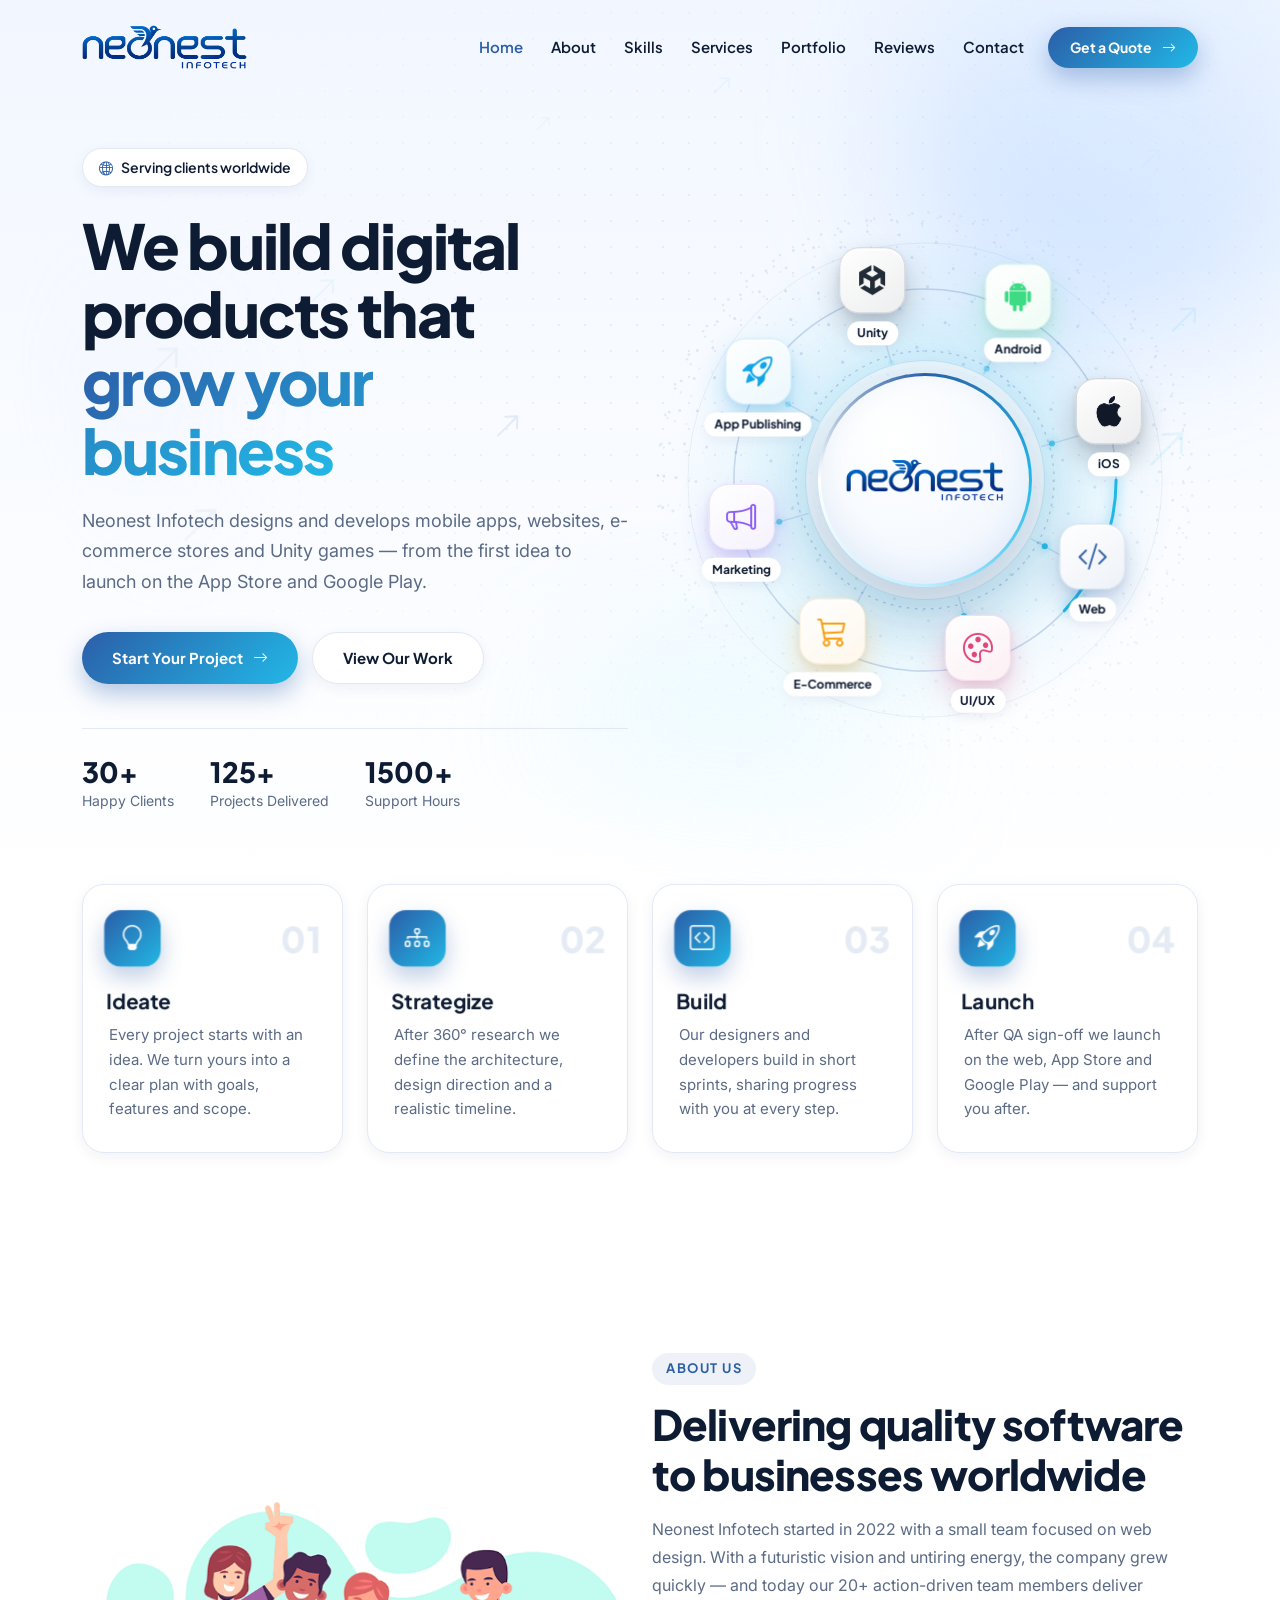
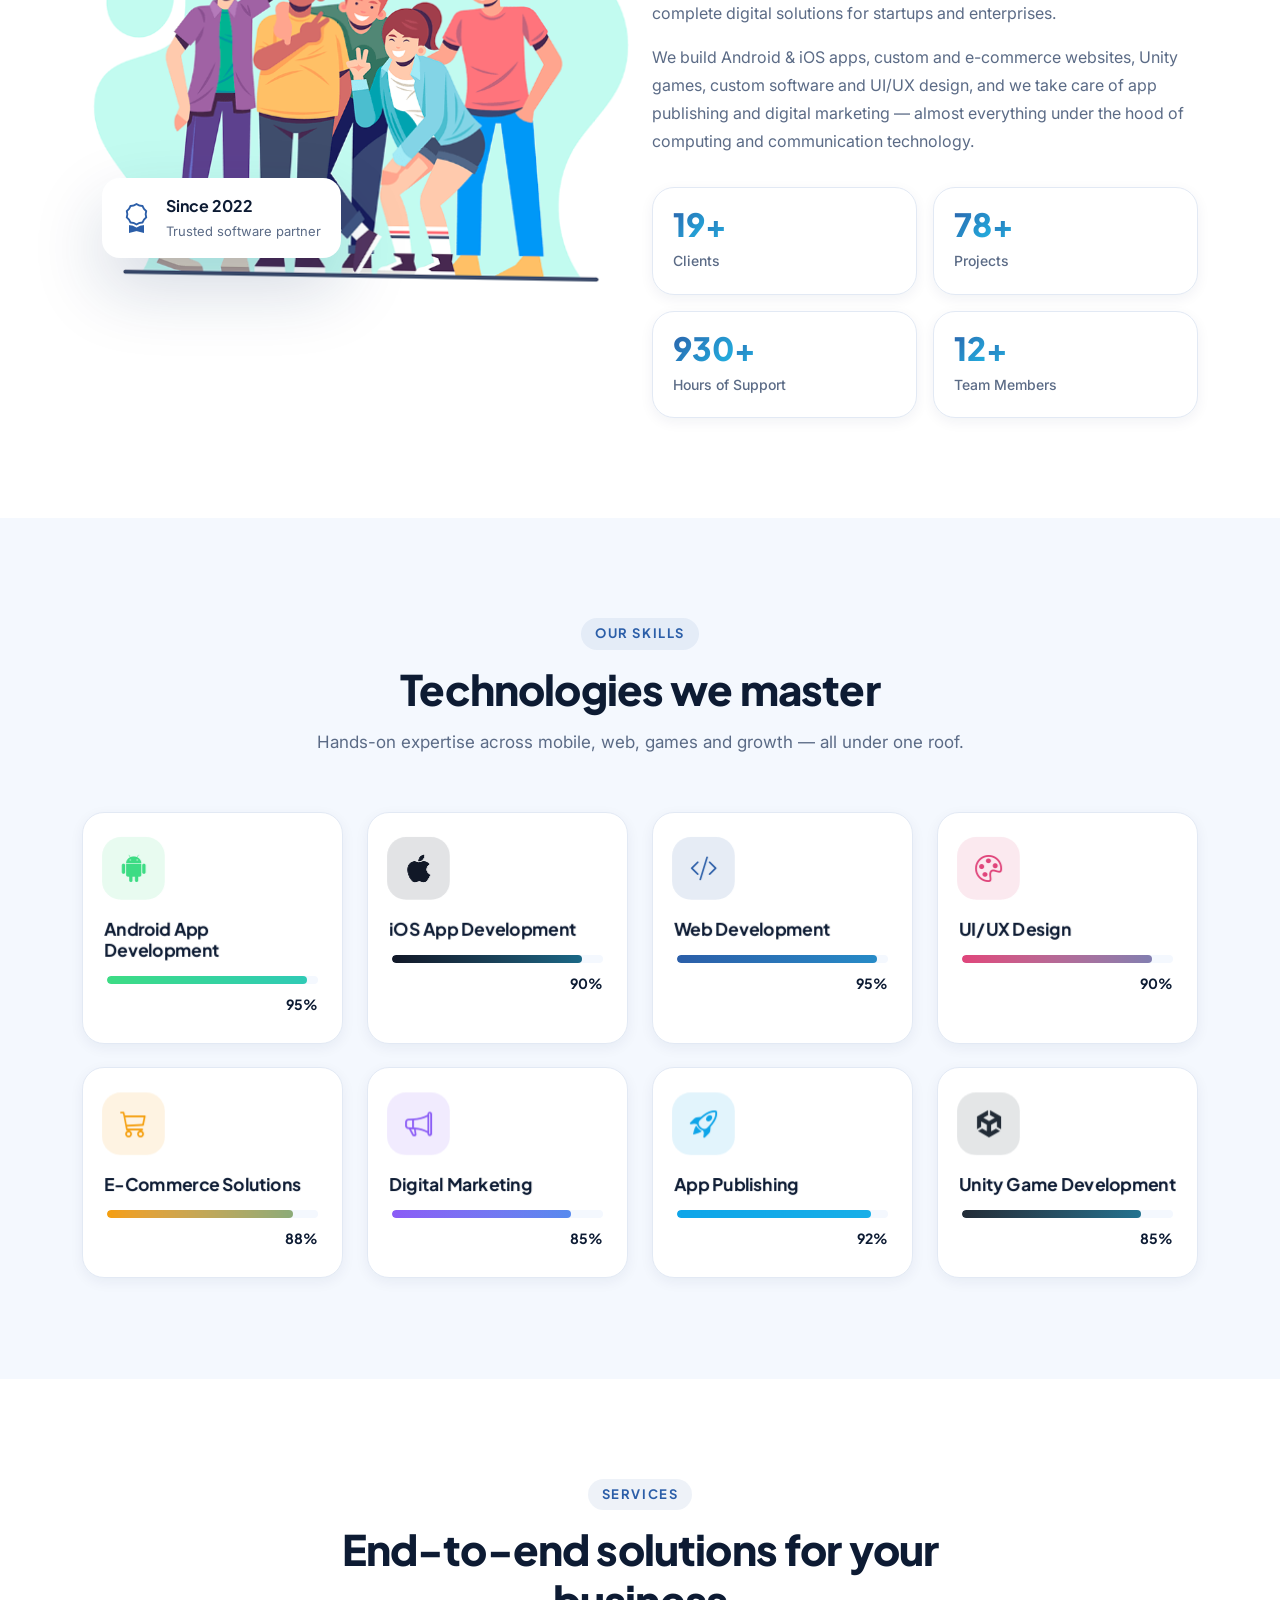
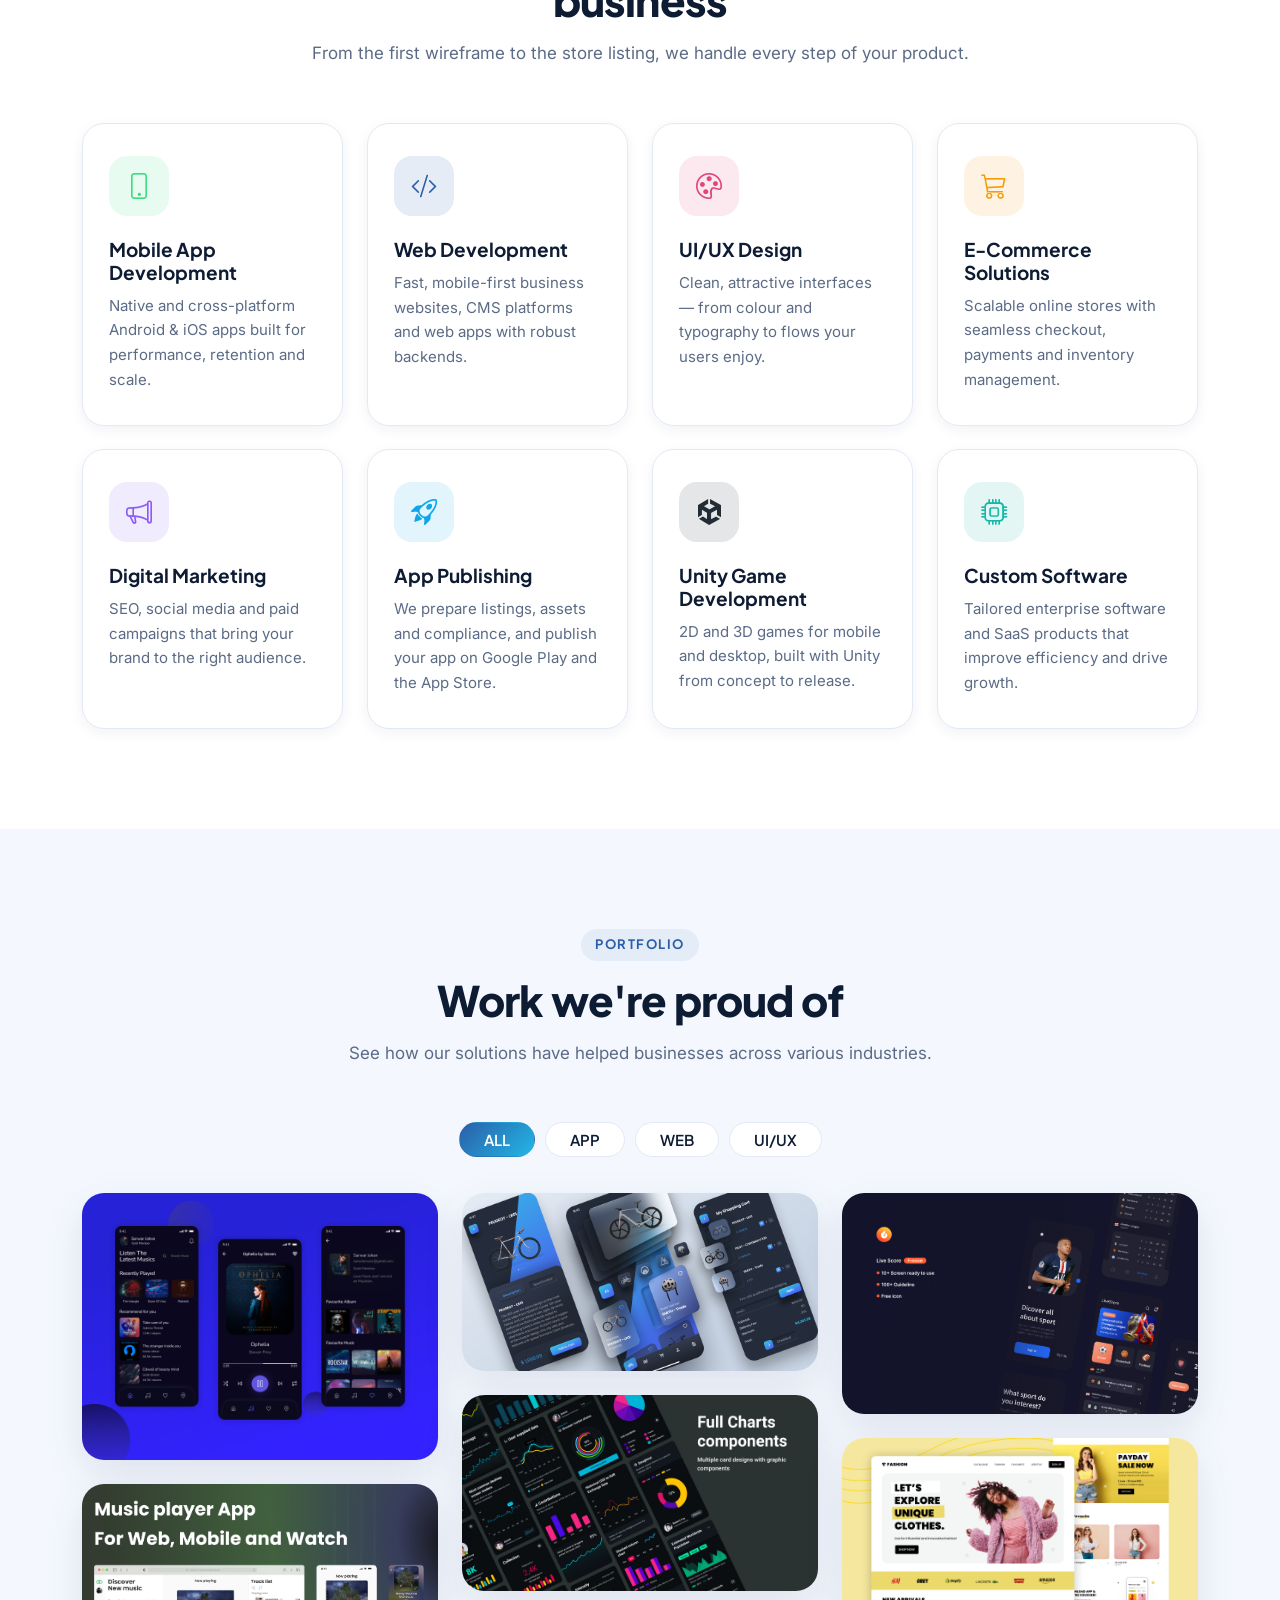
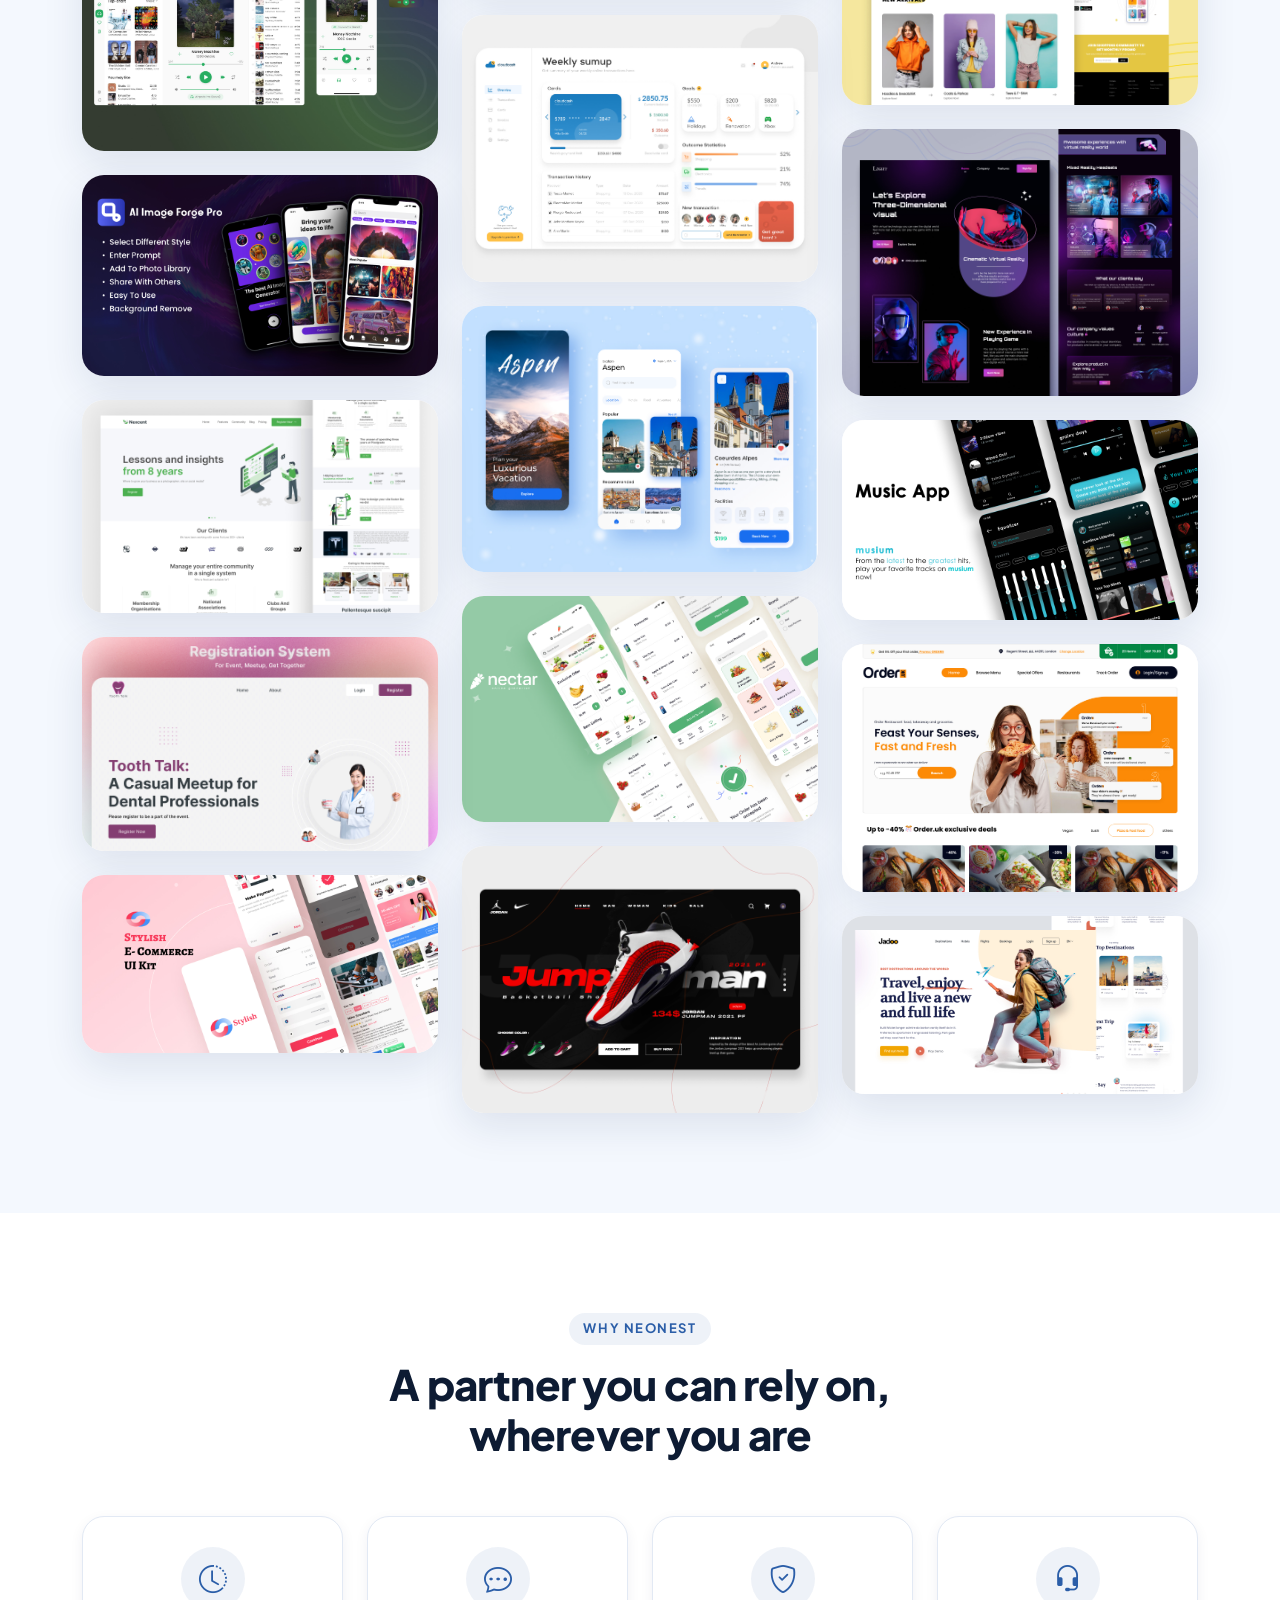
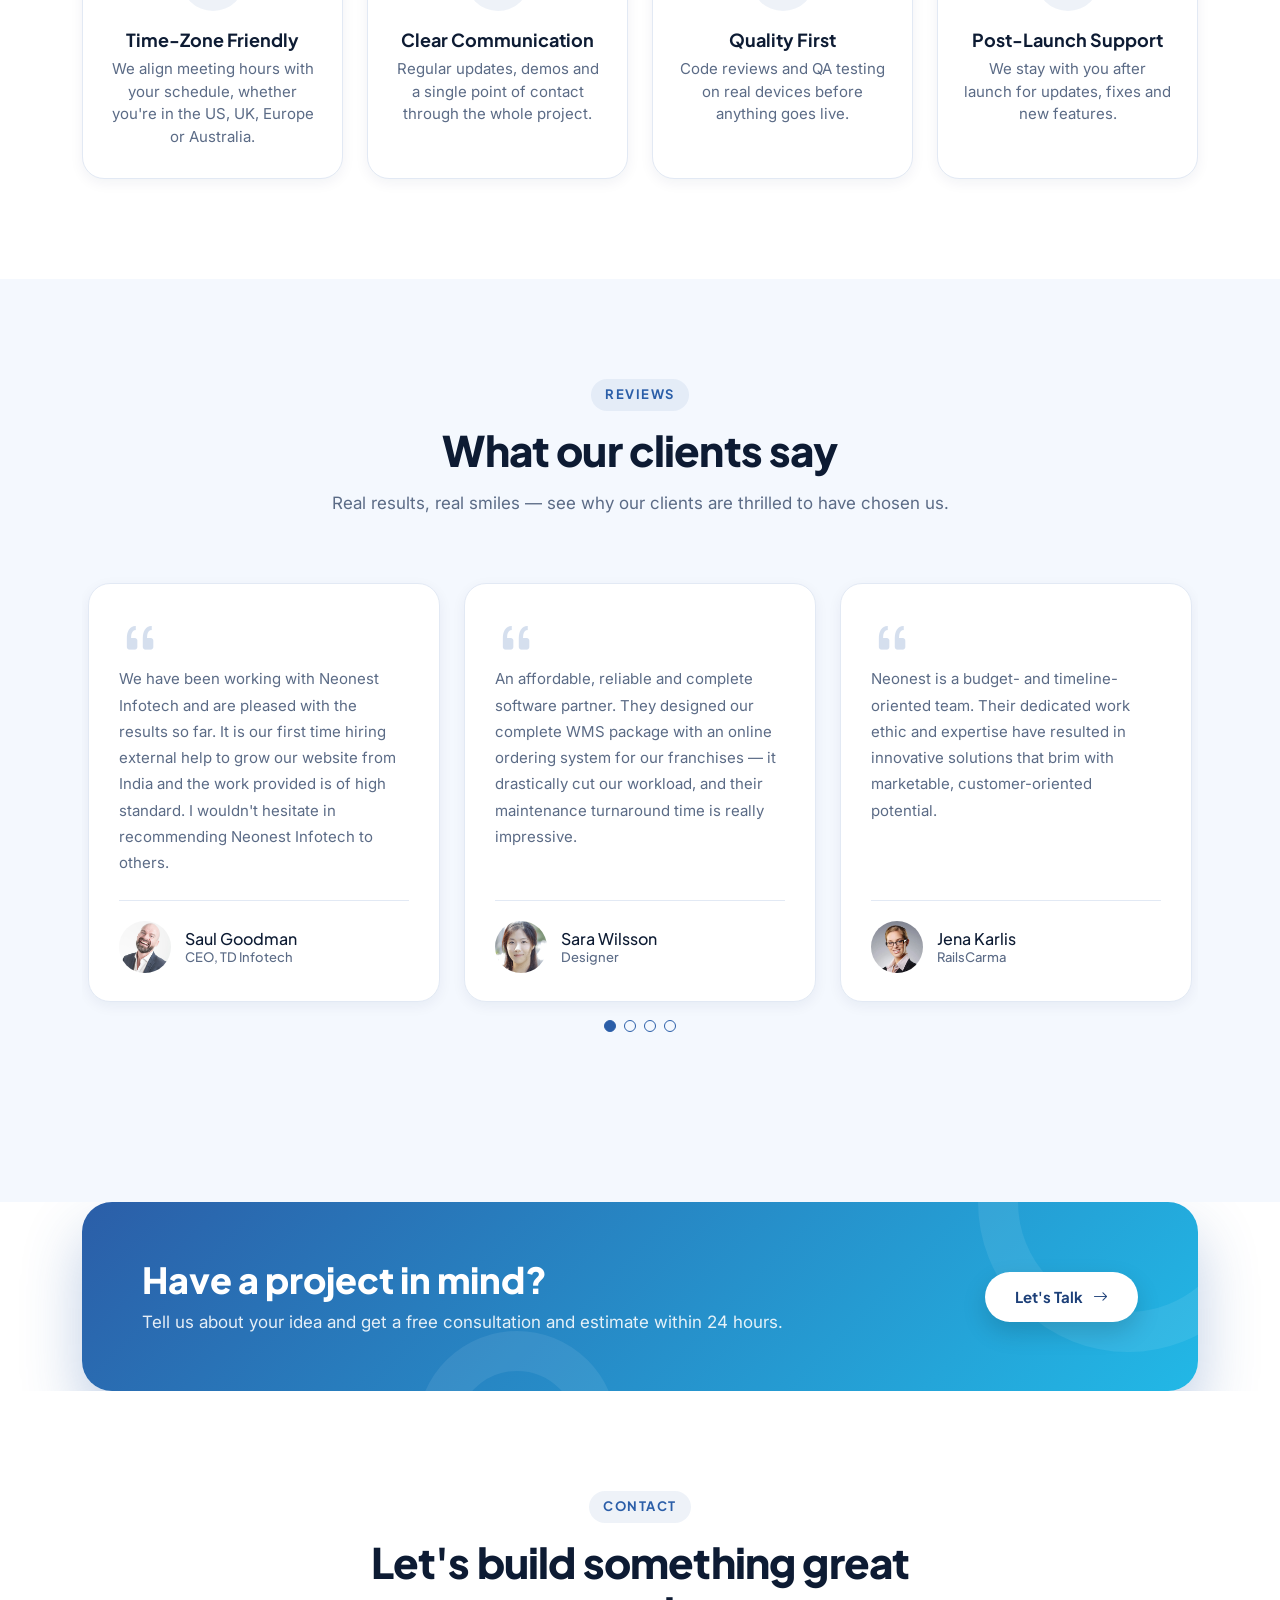
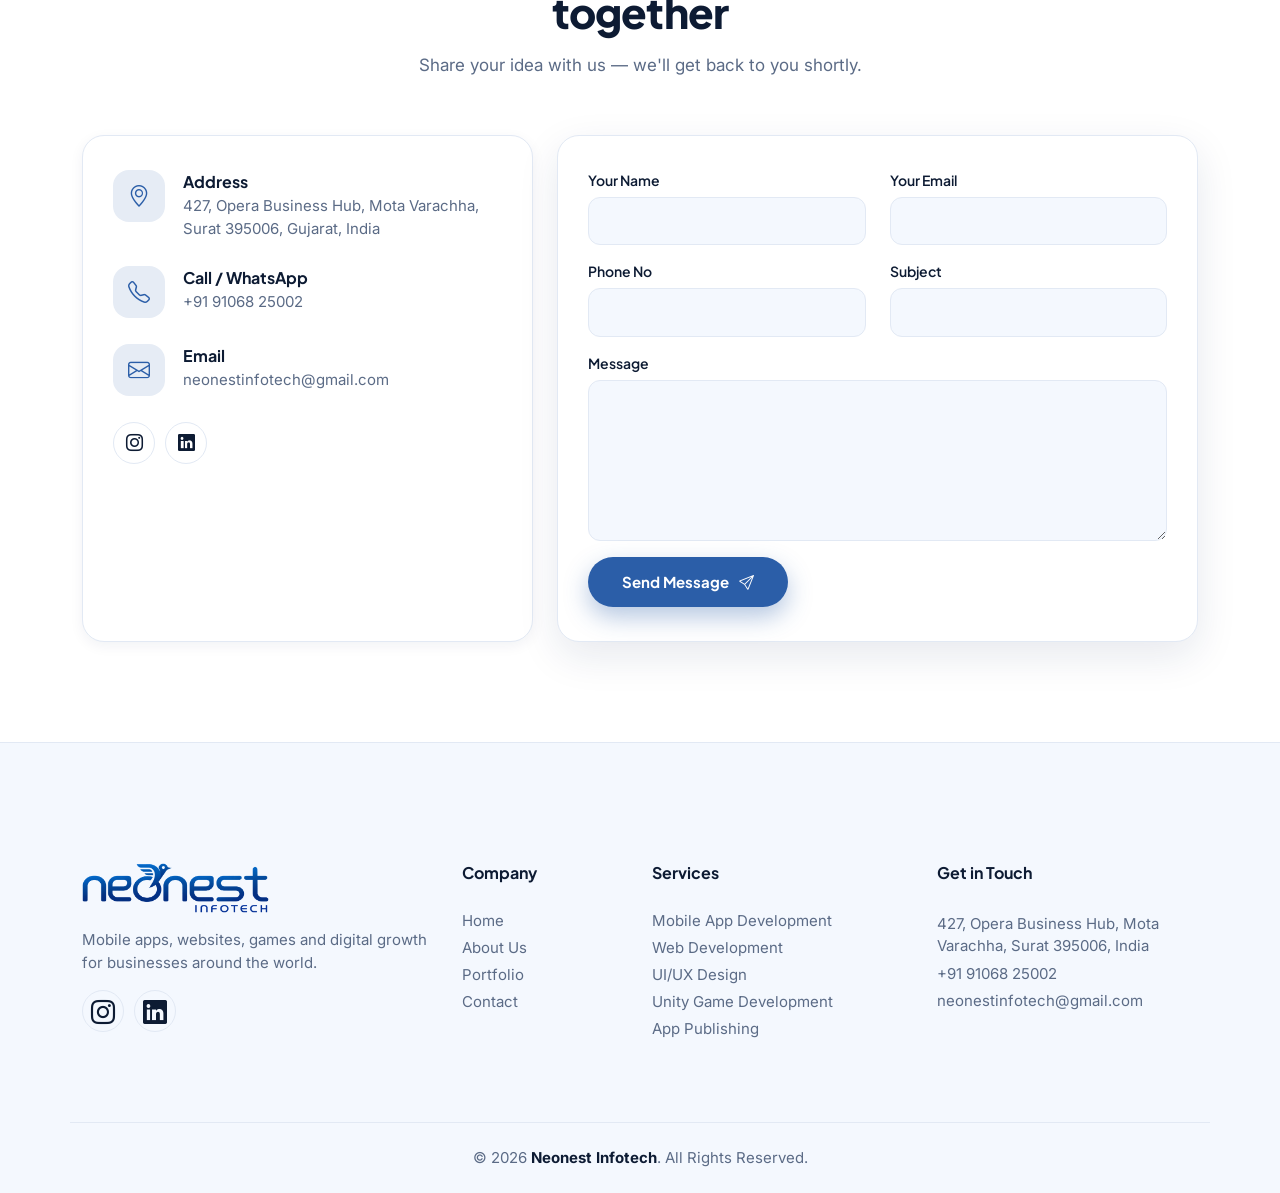
==== commit d60dae83: "Fix website merge conflicts" ====
--- a/index.html
+++ b/index.html
@@ -759,22 +759,22 @@
 
                 <div class="col-md-6">
                   <label for="name-field">Your Name</label>
-                  <input type="text" name="name" id="name-field" class="form-control" required>
+                  <input type="text" name="name" id="name-field" class="form-control" autocomplete="name" required>
                 </div>
 
                 <div class="col-md-6">
                   <label for="email-field">Your Email</label>
-                  <input type="email" class="form-control" name="email" id="email-field" required>
+                  <input type="email" class="form-control" name="email" id="email-field" autocomplete="email" required>
                 </div>
 
                 <div class="col-md-6">
                   <label for="phone-field">Phone No</label>
-                  <input type="tel" class="form-control" name="phone" id="phone-field">
+                  <input type="tel" class="form-control" name="phone" id="phone-field" autocomplete="tel">
                 </div>
 
                 <div class="col-md-6">
                   <label for="subject-field">Subject</label>
-                  <input type="text" class="form-control" name="subject" id="subject-field" required>
+                  <input type="text" class="form-control" name="subject" id="subject-field" autocomplete="off" required>
                 </div>
 
                 <div class="col-md-12">
